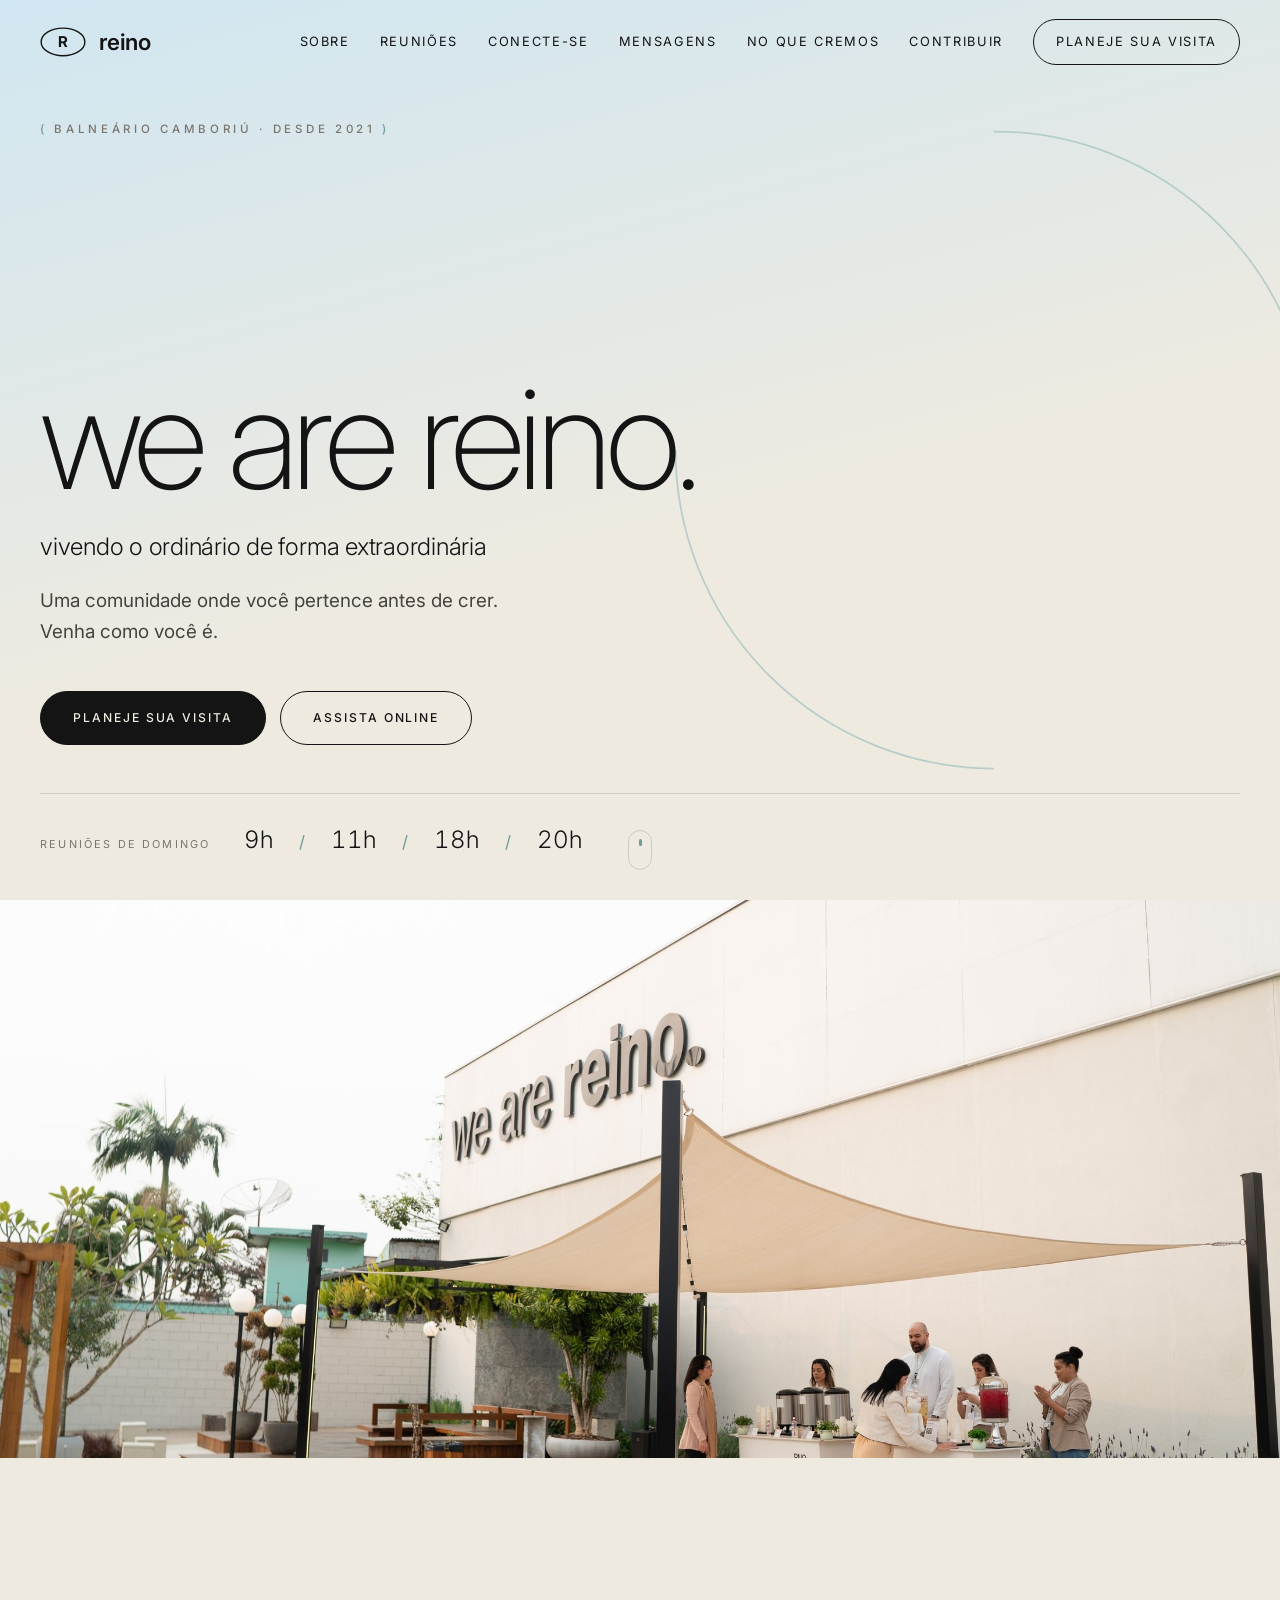
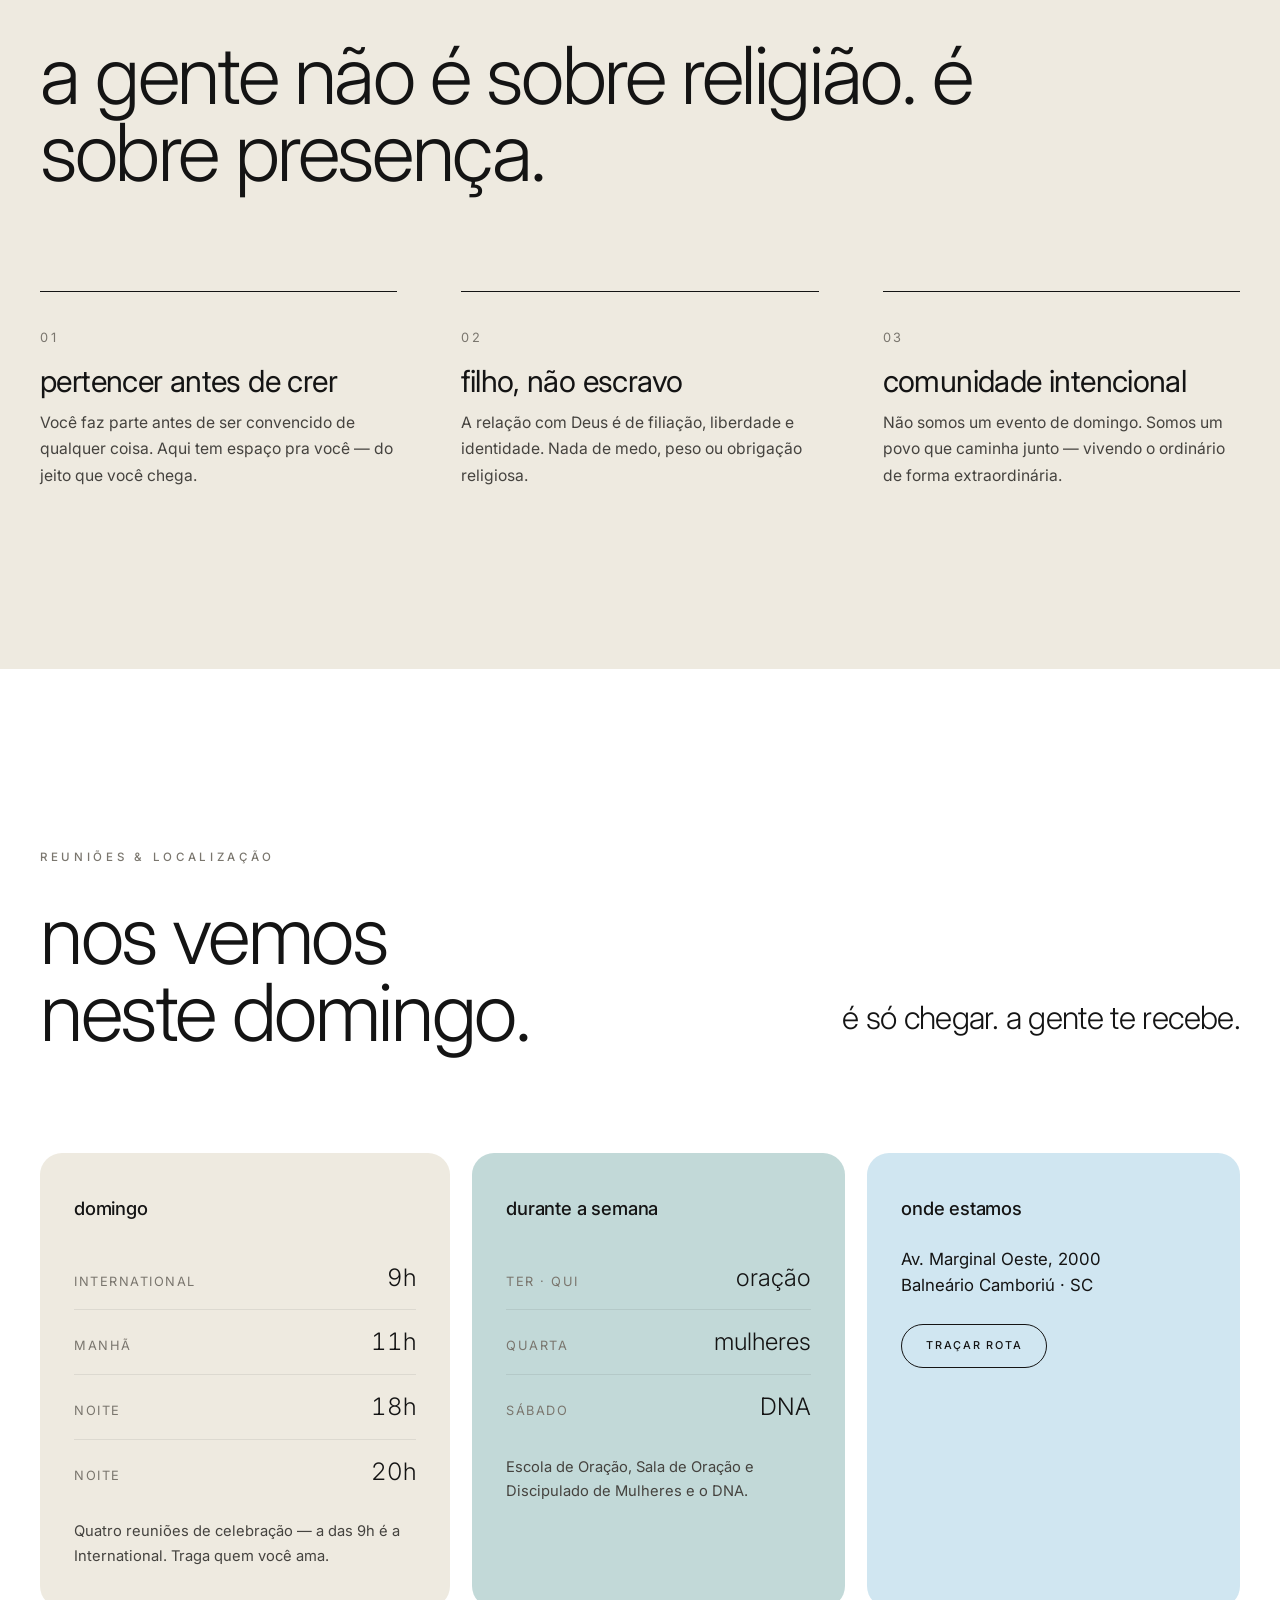
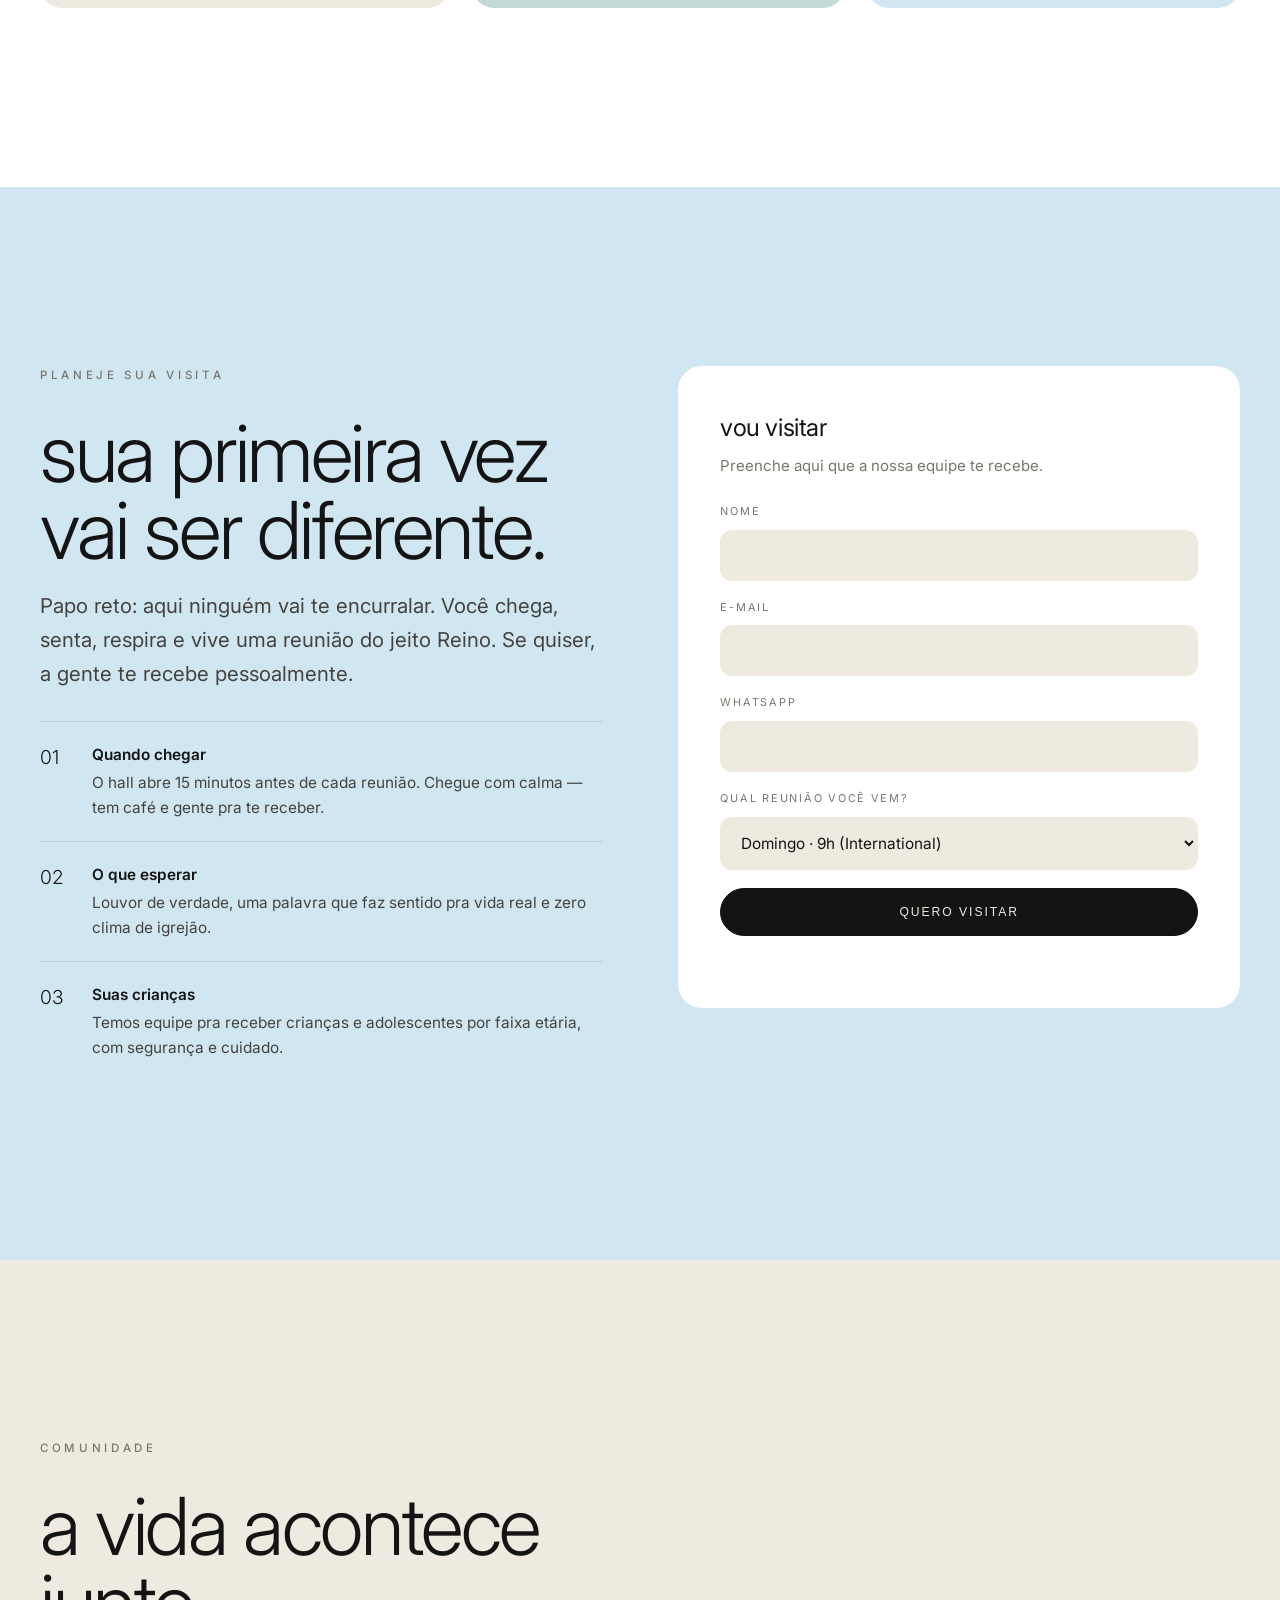
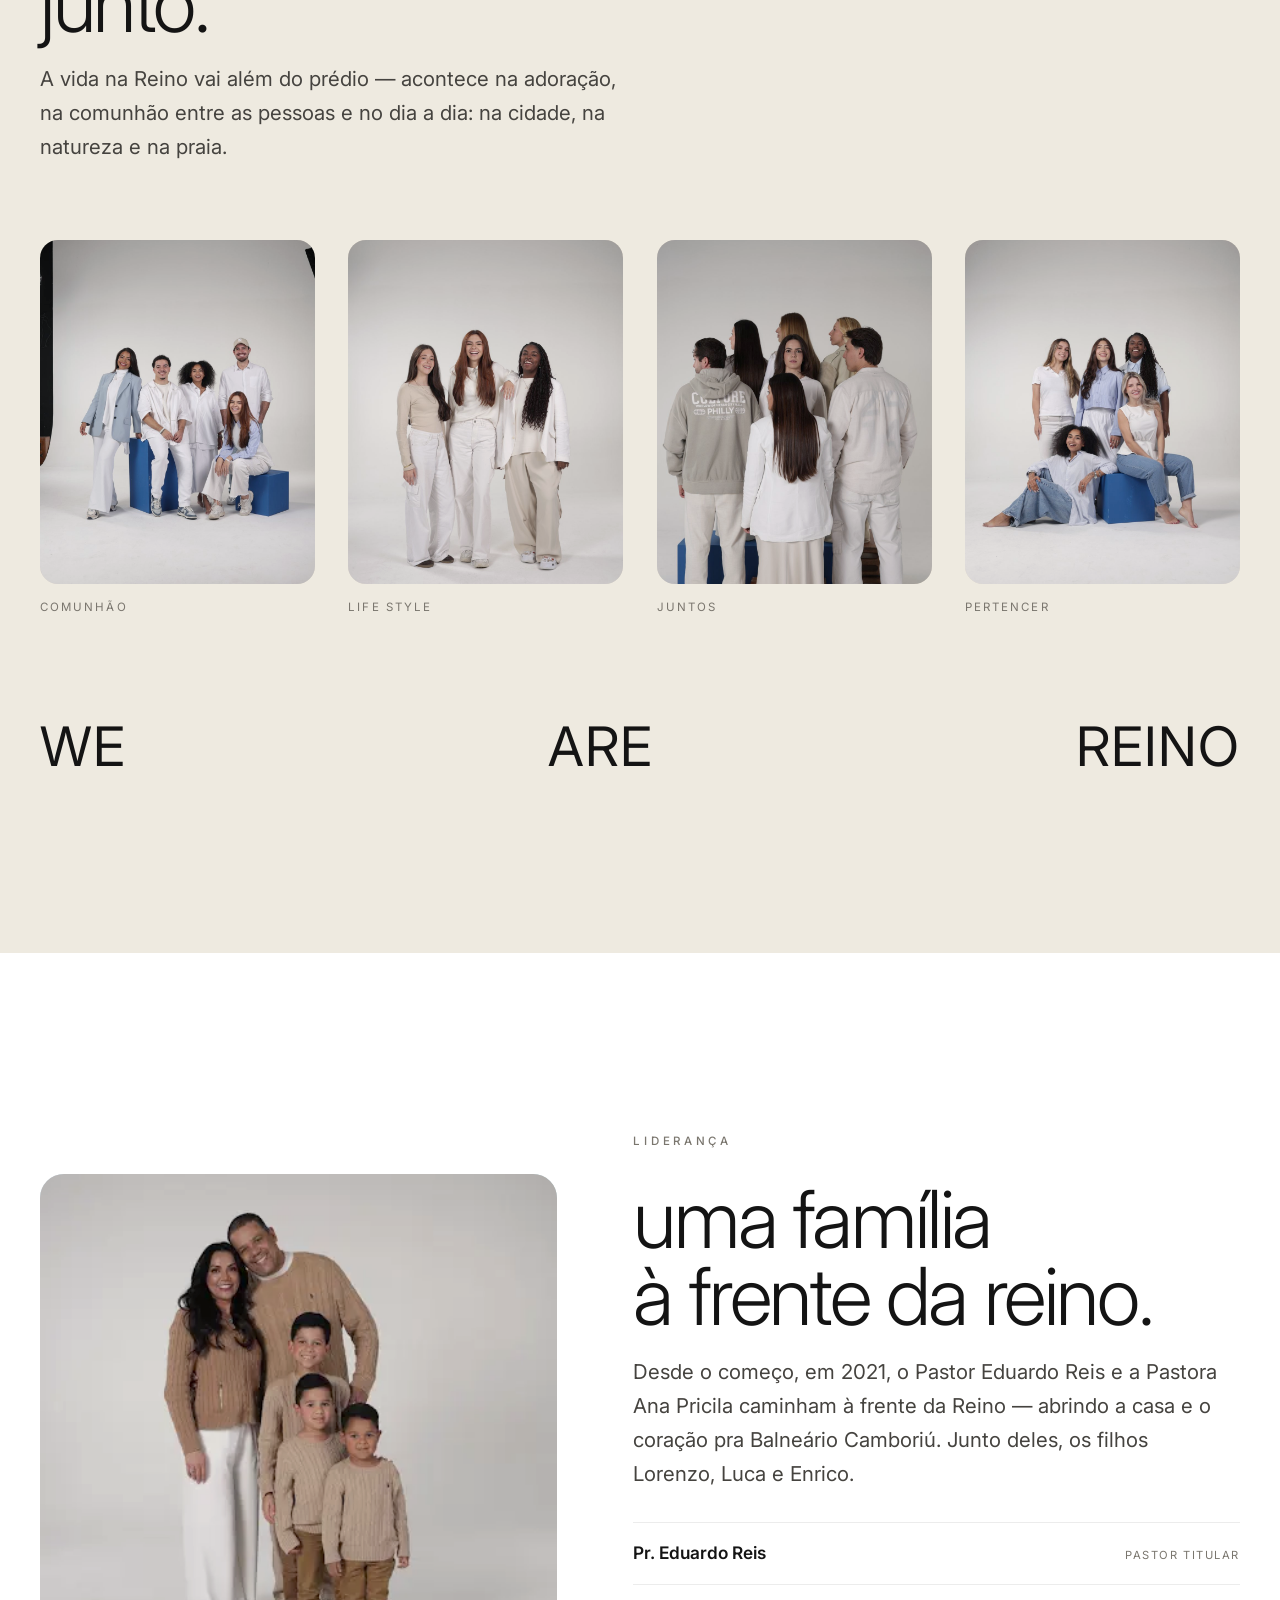
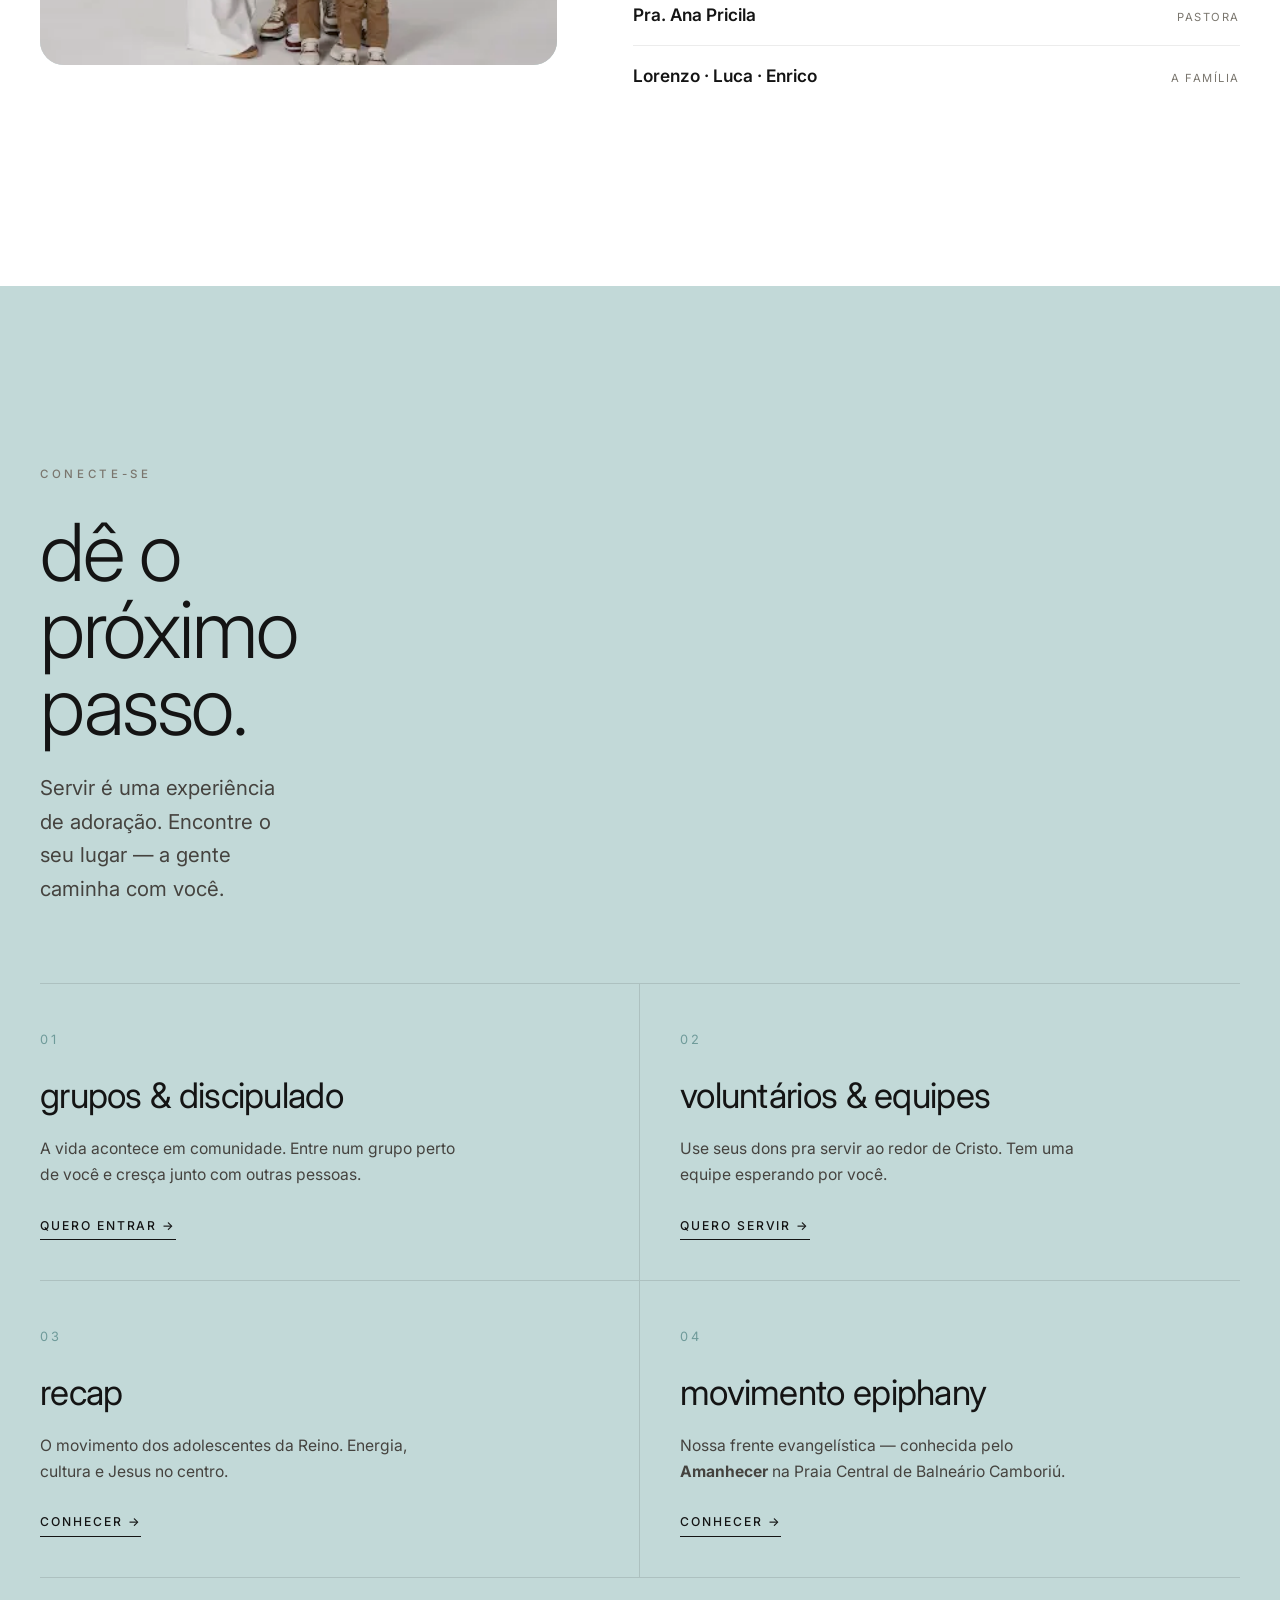
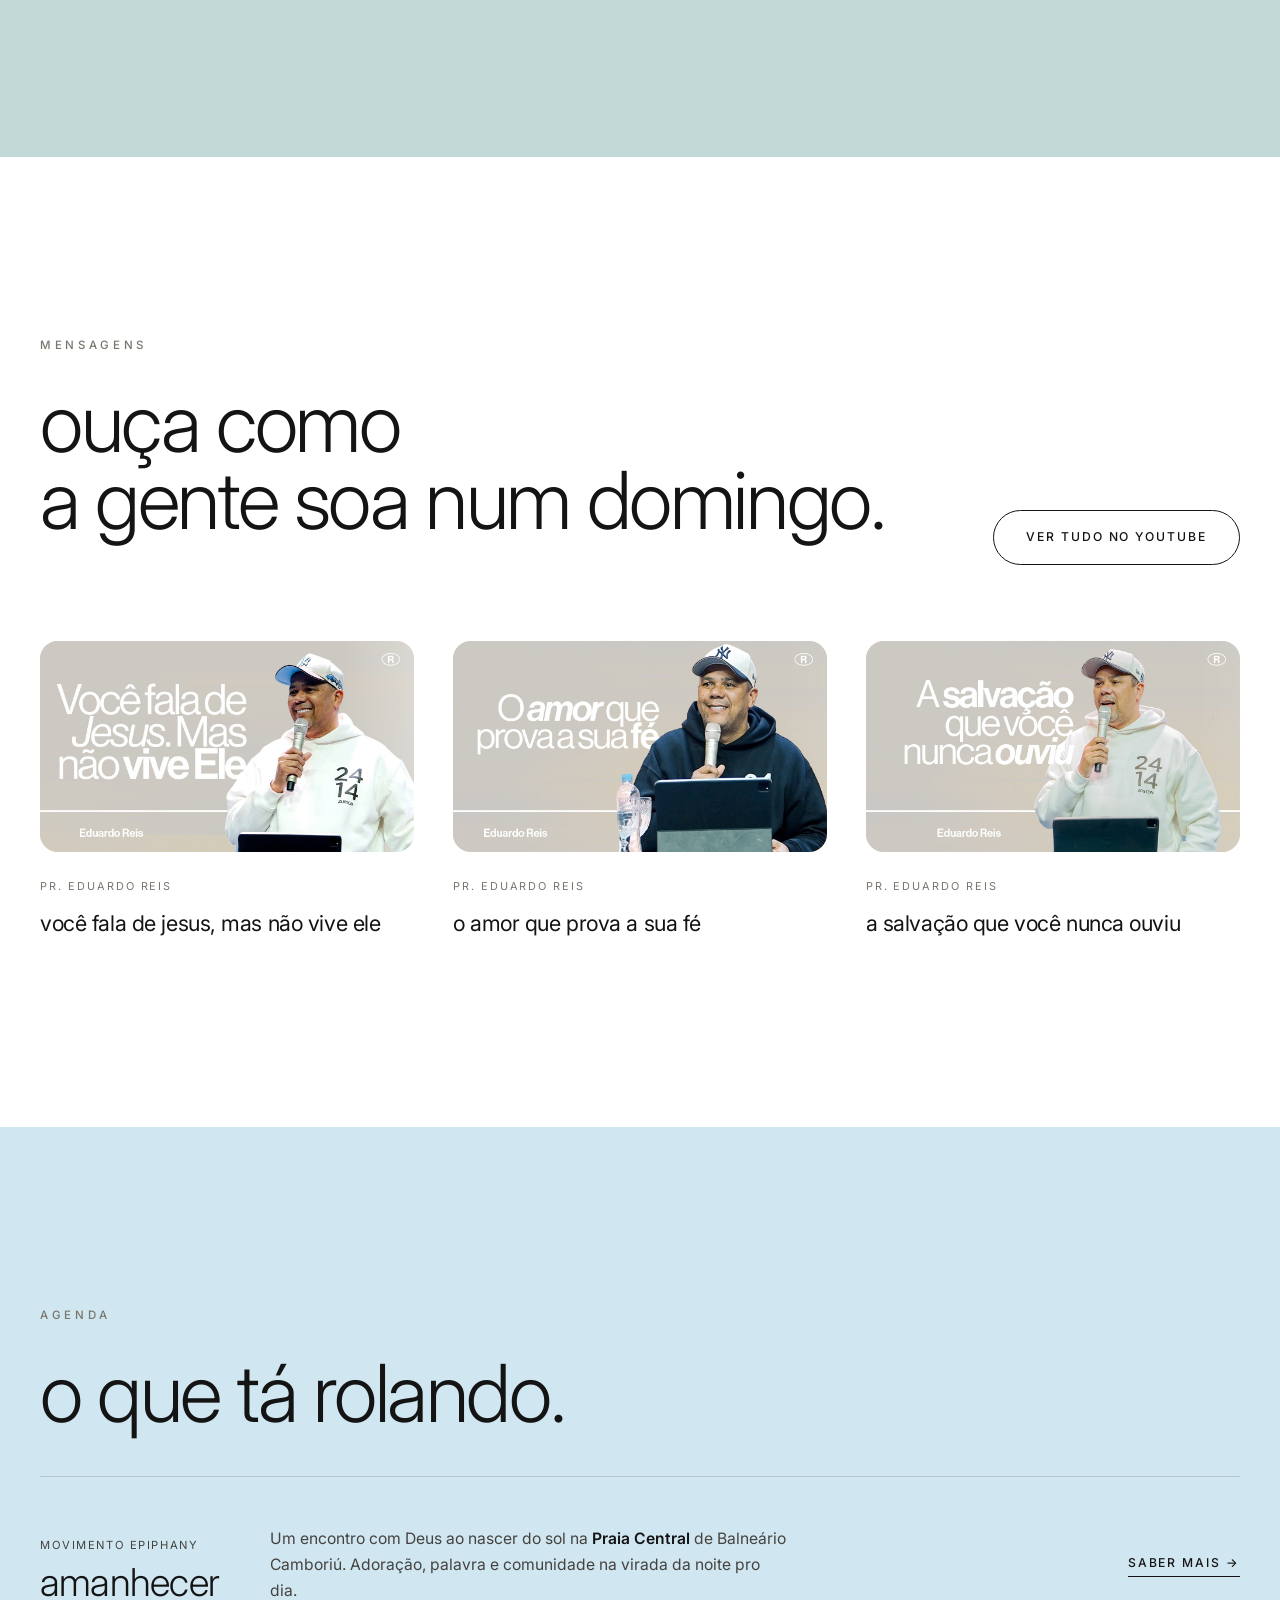
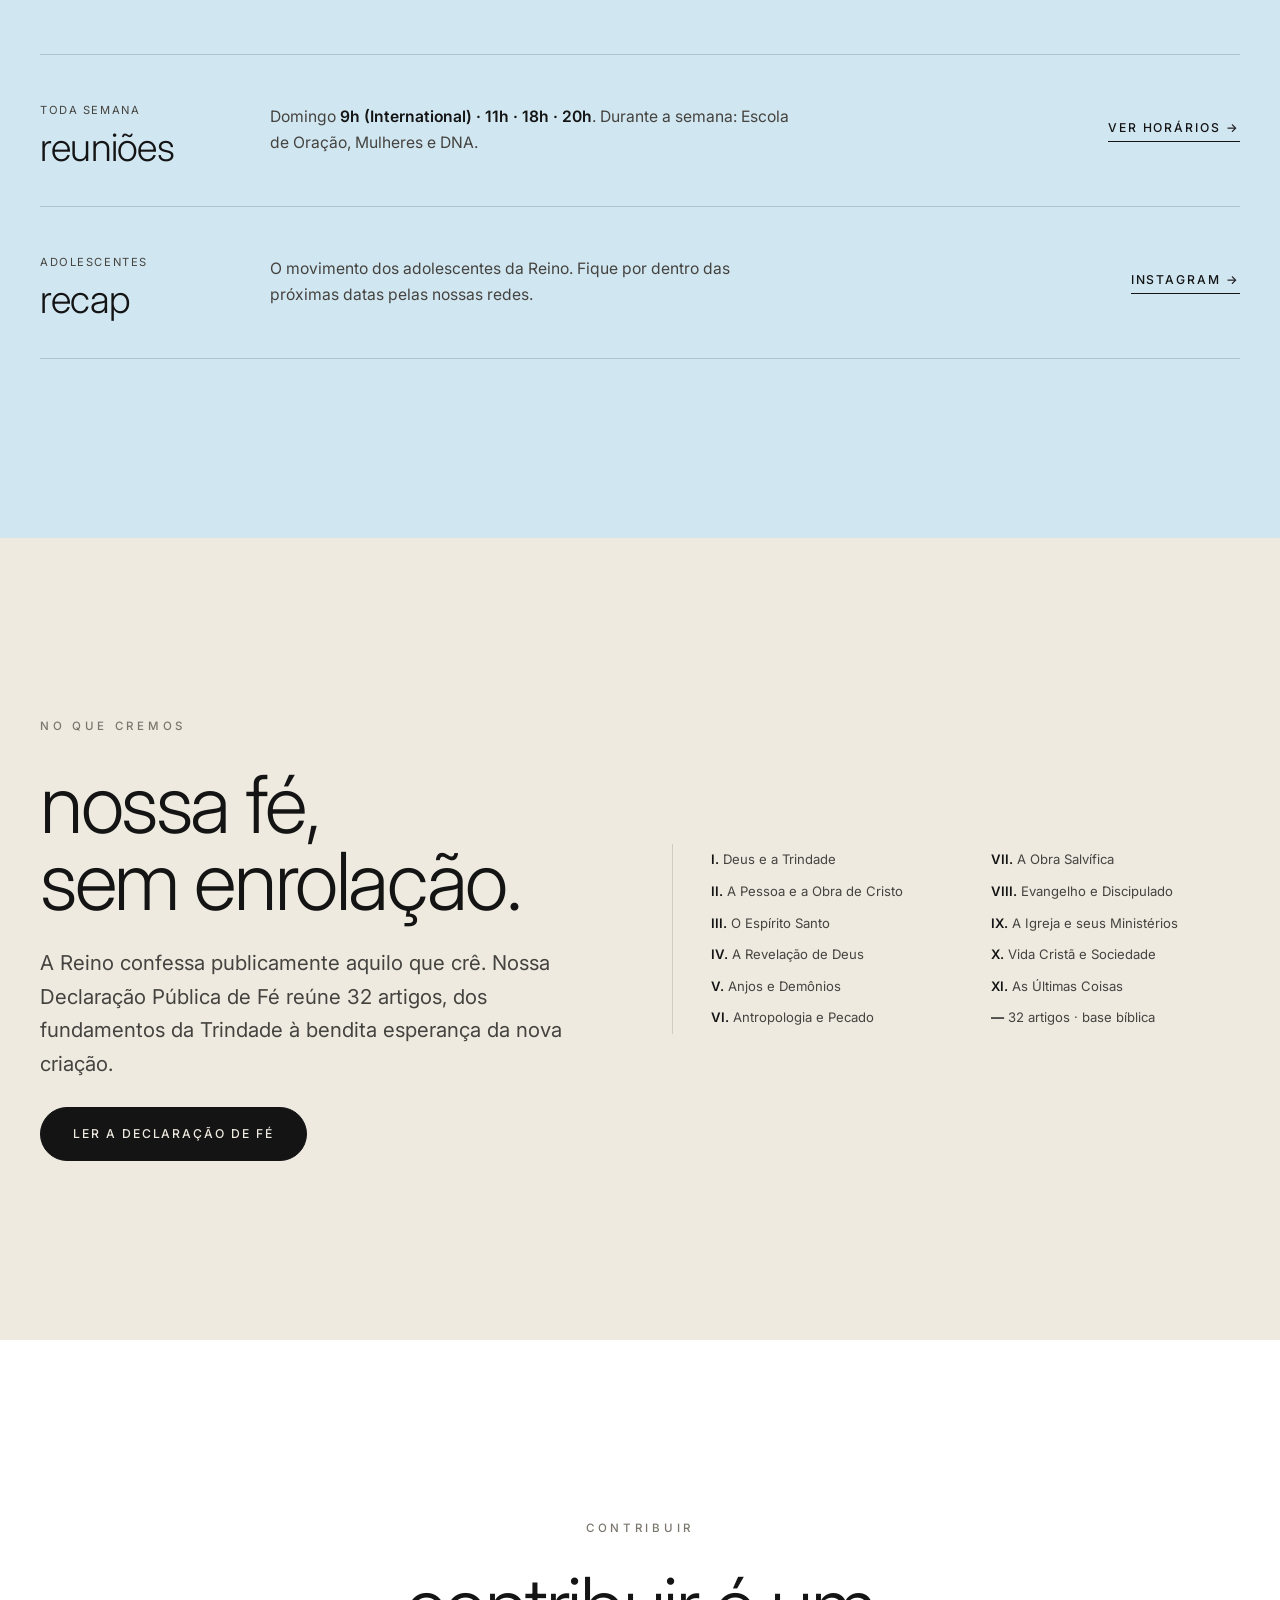
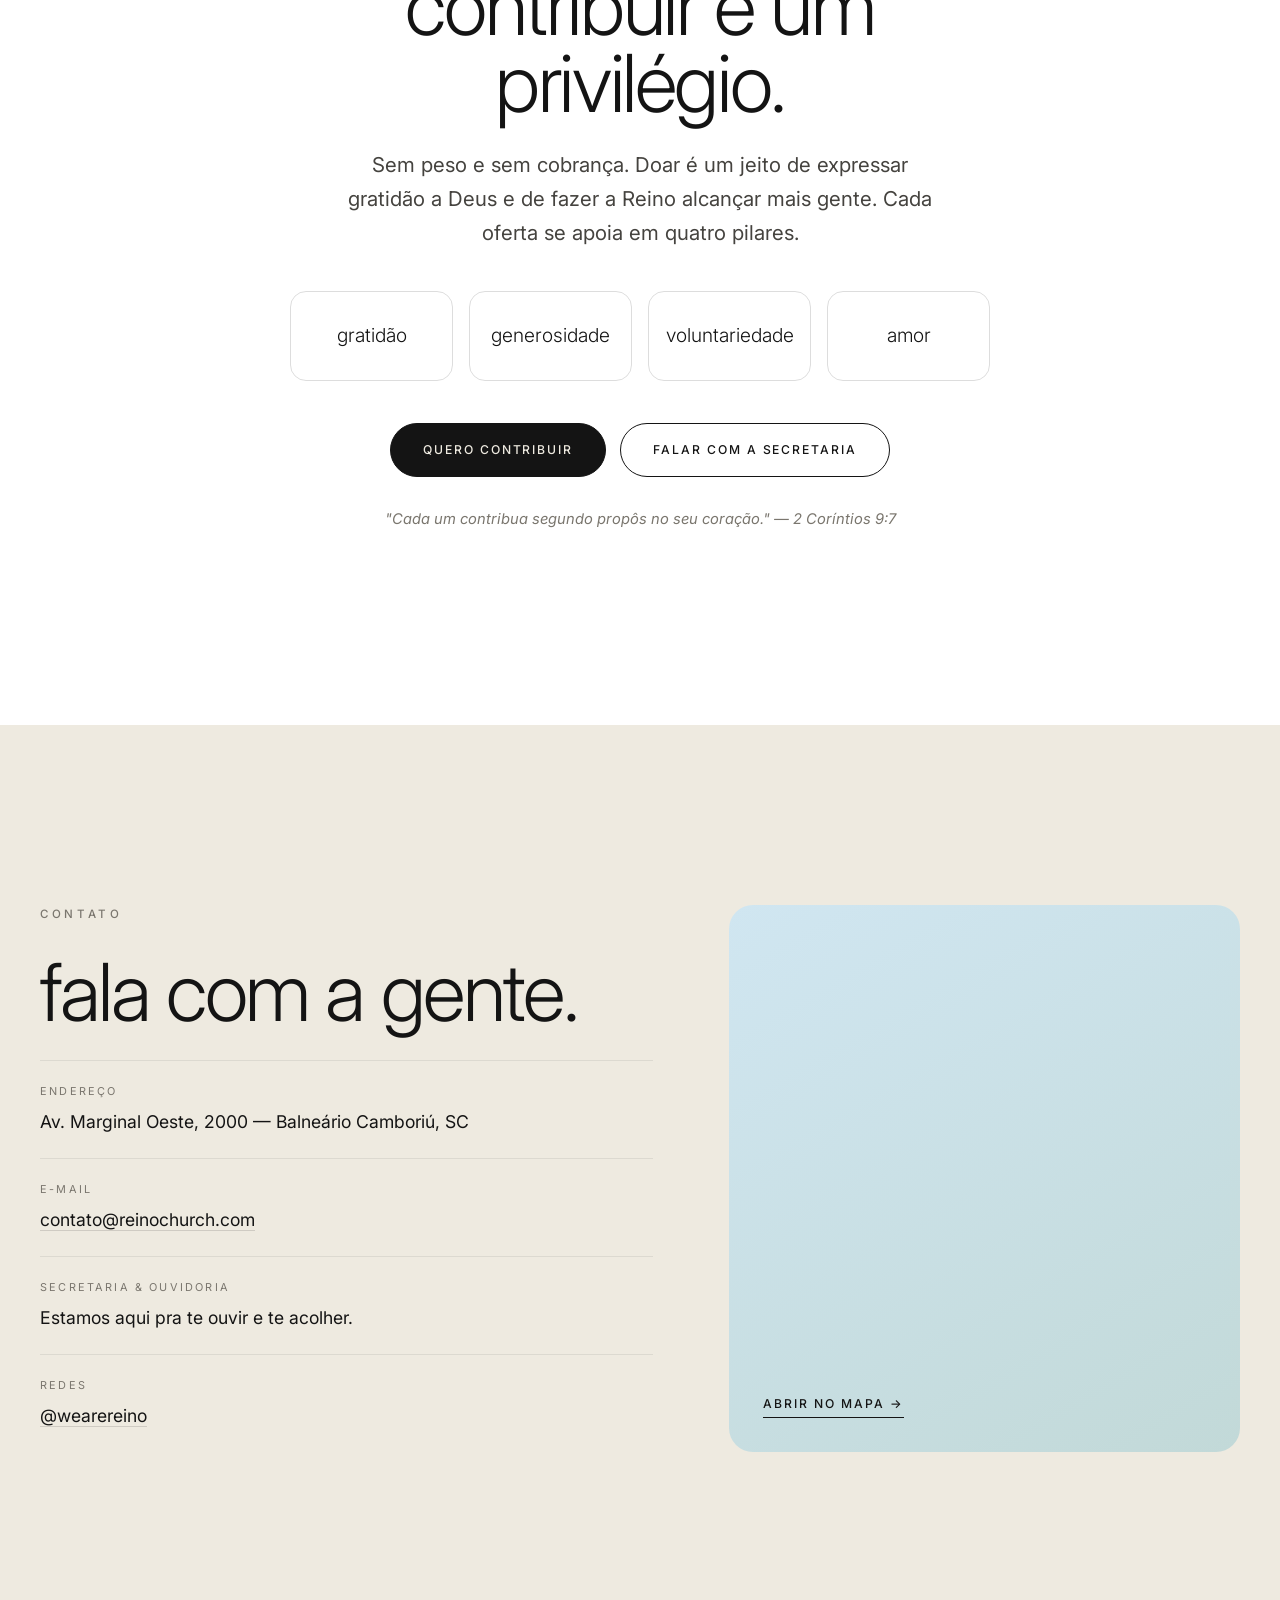
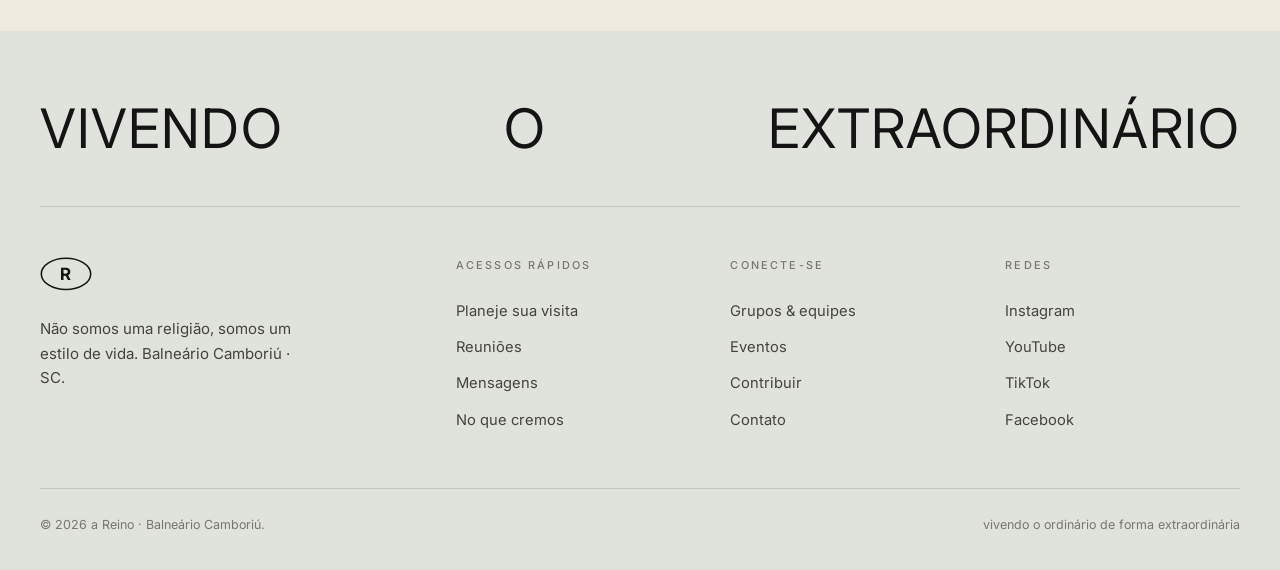
==== index.html @ 02d32c9a "Restore the 'Reino Style' opening cover on the pastel site Per feedback, the hero now uses the elega" ====
<!DOCTYPE html>
<html lang="pt-BR">
<head>
  <meta charset="UTF-8" />
  <meta name="viewport" content="width=device-width, initial-scale=1.0" />
  <title>a Reino · Balneário Camboriú</title>
  <meta name="description" content="A Reino é uma comunidade em Balneário Camboriú. Não somos uma religião — pertencer antes de crer, filho e não escravo. Planeje sua visita." />
  <meta name="theme-color" content="#D0E6F1" />
  <meta property="og:title" content="a Reino · Balneário Camboriú" />
  <meta property="og:description" content="Reino x religião. Vivendo o ordinário de forma extraordinária. Planeje sua visita." />
  <meta property="og:type" content="website" />
  <meta property="og:locale" content="pt_BR" />

  <link rel="preconnect" href="https://fonts.googleapis.com" />
  <link rel="preconnect" href="https://fonts.gstatic.com" crossorigin />
  <link href="https://fonts.googleapis.com/css2?family=Inter:wght@300;400;500;600;700&display=swap" rel="stylesheet" />
  <link rel="stylesheet" href="css/styles.css" />
  <link rel="icon" href="data:image/svg+xml,%3Csvg xmlns='http://www.w3.org/2000/svg' viewBox='0 0 64 64'%3E%3Crect width='64' height='64' fill='%23141414'/%3E%3Cellipse cx='32' cy='32' rx='24' ry='16' fill='none' stroke='%23EEEAE0' stroke-width='2.5'/%3E%3Ctext x='32' y='42' font-family='Arial' font-weight='bold' font-size='26' fill='%23EEEAE0' text-anchor='middle'%3ER%3C/text%3E%3C/svg%3E" />
</head>
<body>
  <!-- ===== HEADER ===== -->
  <header class="site-header" id="siteHeader">
    <div class="container nav-inner">
      <a href="#top" class="brand" aria-label="a Reino - início">
        <span class="mark" aria-hidden="true"><svg viewBox="0 0 80 52" fill="none"><ellipse cx="40" cy="26" rx="38" ry="24" stroke="currentColor" stroke-width="2.4"/><text x="40" y="35" text-anchor="middle" font-family="Inter, Arial, sans-serif" font-weight="700" font-size="26" fill="currentColor">R</text></svg></span>
        <span class="brand-word">reino</span>
      </a>
      <nav class="nav-links" id="navLinks" aria-label="Navegação principal">
        <a href="#manifesto">Sobre</a>
        <a href="#reunioes">Reuniões</a>
        <a href="#conecte">Conecte-se</a>
        <a href="#mensagens">Mensagens</a>
        <a href="fe.html">No que cremos</a>
        <a href="#contribuir">Contribuir</a>
        <a href="#visita" class="nav-cta">Planeje sua visita</a>
      </nav>
      <button class="nav-toggle" id="navToggle" aria-label="Abrir menu" aria-expanded="false" aria-controls="navLinks">
        <span></span><span></span><span></span>
      </button>
    </div>
  </header>

  <!-- ===== HERO ===== -->
  <section class="hero" id="top">
    <svg class="hero-arcs" viewBox="0 0 400 400" fill="none" aria-hidden="true"><path d="M200 18 A182 182 0 0 1 382 200" stroke="currentColor" stroke-width="1"/><path d="M200 382 A182 182 0 0 1 18 200" stroke="currentColor" stroke-width="1"/></svg>
    <div class="hero-top">
      <div class="container"><p class="eyebrow hero-eyebrow"><span class="paren">(</span>&nbsp;Balneário Camboriú · desde 2021&nbsp;<span class="paren">)</span></p></div>
    </div>
    <div class="container hero-main">
      <h1 class="hero-title">we are reino.</h1>
      <p class="hero-tagline">vivendo o ordinário de forma extraordinária</p>
      <p class="hero-sub">Uma comunidade onde você pertence antes de crer. Venha como você é.</p>
      <div class="hero-actions">
        <a href="#visita" class="btn btn-solid">Planeje sua visita</a>
        <a href="#mensagens" class="btn btn-line">Assista online</a>
      </div>
      <div class="hero-times">
        <span class="lbl">Reuniões de domingo</span>
        <span class="slot">9h</span><span class="sep">/</span>
        <span class="slot">11h</span><span class="sep">/</span>
        <span class="slot">18h</span><span class="sep">/</span>
        <span class="slot">20h</span>
      </div>
    </div>
    <a href="#manifesto" class="hero-scroll" aria-label="Rolar para baixo"><span></span></a>
  </section>

  <!-- ===== FACHADA (full-bleed) ===== -->
  <section class="fachada-band" aria-label="Prédio da Reino">
    <img src="assets/img/fachada.jpg" alt="Fachada da Reino com o letreiro 'we are reino' e a recepção no pátio" width="2200" height="1467" loading="lazy" />
  </section>

  <!-- ===== MANIFESTO ===== -->
  <section class="section section-manifesto" id="manifesto">
    <div class="container">
      <h2 class="h2 manifesto-head reveal">a gente não é sobre religião. é sobre presença.</h2>
      <div class="manifesto-grid">
        <article class="mani-card reveal">
          <span class="n">01</span>
          <h3>pertencer antes de crer</h3>
          <p>Você faz parte antes de ser convencido de qualquer coisa. Aqui tem espaço pra você — do jeito que você chega.</p>
        </article>
        <article class="mani-card reveal">
          <span class="n">02</span>
          <h3>filho, não escravo</h3>
          <p>A relação com Deus é de filiação, liberdade e identidade. Nada de medo, peso ou obrigação religiosa.</p>
        </article>
        <article class="mani-card reveal">
          <span class="n">03</span>
          <h3>comunidade intencional</h3>
          <p>Não somos um evento de domingo. Somos um povo que caminha junto — vivendo o ordinário de forma extraordinária.</p>
        </article>
      </div>
    </div>
  </section>

  <!-- ===== REUNIÕES ===== -->
  <section class="section section-reunioes" id="reunioes">
    <div class="container">
      <div class="reunioes-top reveal">
        <div>
          <p class="eyebrow">Reuniões &amp; localização</p>
          <h2 class="h2">nos vemos<br />neste domingo.</h2>
        </div>
        <p class="see">é só chegar. a gente te recebe.</p>
      </div>
      <div class="times-grid">
        <div class="tcard reveal">
          <p class="k">domingo</p>
          <ul class="slots">
            <li><span class="when">international</span><span class="hr">9h</span></li>
            <li><span class="when">manhã</span><span class="hr">11h</span></li>
            <li><span class="when">noite</span><span class="hr">18h</span></li>
            <li><span class="when">noite</span><span class="hr">20h</span></li>
          </ul>
          <p class="note">Quatro reuniões de celebração — a das 9h é a International. Traga quem você ama.</p>
        </div>
        <div class="tcard mar reveal">
          <p class="k">durante a semana</p>
          <ul class="slots">
            <li><span class="when">ter · qui</span><span class="hr">oração</span></li>
            <li><span class="when">quarta</span><span class="hr">mulheres</span></li>
            <li><span class="when">sábado</span><span class="hr">DNA</span></li>
          </ul>
          <p class="note">Escola de Oração, Sala de Oração e Discipulado de Mulheres e o DNA.</p>
        </div>
        <div class="tcard ceu reveal">
          <p class="k">onde estamos</p>
          <p class="addr">Av. Marginal Oeste, 2000<br />Balneário Camboriú · SC</p>
          <a class="btn btn-line btn-sm" href="https://www.google.com/maps/search/?api=1&query=Av.+Marginal+Oeste+2000+Balneario+Camboriu" target="_blank" rel="noopener">Traçar rota</a>
        </div>
      </div>
    </div>
  </section>

  <!-- ===== VISITA ===== -->
  <section class="section section-visita" id="visita">
    <div class="container visita-grid">
      <div class="visita-copy reveal">
        <p class="eyebrow">Planeje sua visita</p>
        <h2 class="h2">sua primeira vez<br />vai ser diferente.</h2>
        <p class="lead">Papo reto: aqui ninguém vai te encurralar. Você chega, senta, respira e vive uma reunião do jeito Reino. Se quiser, a gente te recebe pessoalmente.</p>
        <ul class="expect">
          <li><span class="num">01</span><p><strong>Quando chegar</strong>O hall abre 15 minutos antes de cada reunião. Chegue com calma — tem café e gente pra te receber.</p></li>
          <li><span class="num">02</span><p><strong>O que esperar</strong>Louvor de verdade, uma palavra que faz sentido pra vida real e zero clima de igrejão.</p></li>
          <li><span class="num">03</span><p><strong>Suas crianças</strong>Temos equipe pra receber crianças e adolescentes por faixa etária, com segurança e cuidado.</p></li>
        </ul>
      </div>
      <form class="form-card reveal" id="visitForm" novalidate>
        <h3>vou visitar</h3>
        <p class="sub">Preenche aqui que a nossa equipe te recebe.</p>
        <div class="field"><label for="nome">Nome</label><input type="text" id="nome" name="nome" autocomplete="name" required /></div>
        <div class="field"><label for="email">E-mail</label><input type="email" id="email" name="email" autocomplete="email" required /></div>
        <div class="field"><label for="telefone">WhatsApp</label><input type="tel" id="telefone" name="telefone" autocomplete="tel" /></div>
        <div class="field">
          <label for="reuniao">Qual reunião você vem?</label>
          <select id="reuniao" name="reuniao">
            <option value="dom-9">Domingo · 9h (International)</option>
            <option value="dom-11">Domingo · 11h</option>
            <option value="dom-18">Domingo · 18h</option>
            <option value="dom-20">Domingo · 20h</option>
            <option value="semana">Durante a semana</option>
          </select>
        </div>
        <button type="submit" class="btn btn-solid" style="width:100%">Quero visitar</button>
        <p class="form-feedback" id="formFeedback" role="status" aria-live="polite"></p>
      </form>
    </div>
  </section>

  <!-- ===== COMUNIDADE ===== -->
  <section class="section section-comunidade comunidade" id="comunidade">
    <div class="container">
      <div class="comunidade-head reveal">
        <p class="eyebrow">Comunidade</p>
        <h2 class="h2">a vida acontece junto.</h2>
        <p class="lead">A vida na Reino vai além do prédio — acontece na adoração, na comunhão entre as pessoas e no dia a dia: na cidade, na natureza e na praia.</p>
      </div>
      <div class="gallery">
        <figure class="gcard reveal"><div class="gphoto photo-treat"><img src="assets/img/com1.jpg" alt="Comunidade da Reino reunida" width="1000" height="1500" loading="lazy" /></div><figcaption>comunhão</figcaption></figure>
        <figure class="gcard reveal"><div class="gphoto photo-treat"><img src="assets/img/com4.jpg" alt="Pessoas da Reino juntas" width="1000" height="1500" loading="lazy" /></div><figcaption>life style</figcaption></figure>
        <figure class="gcard reveal"><div class="gphoto photo-treat"><img src="assets/img/com2.jpg" alt="Geração da Reino" width="1000" height="1500" loading="lazy" /></div><figcaption>juntos</figcaption></figure>
        <figure class="gcard reveal"><div class="gphoto photo-treat"><img src="assets/img/com3.jpg" alt="Mulheres da Reino" width="1000" height="1500" loading="lazy" /></div><figcaption>pertencer</figcaption></figure>
      </div>
      <div class="wordband reveal" aria-hidden="true"><span>we</span><span>are</span><span>reino</span></div>
    </div>
  </section>

  <!-- ===== LIDERANÇA ===== -->
  <section class="section section-lideranca" id="lideranca">
    <div class="container lid-grid">
      <figure class="lid-photo photo-treat reveal">
        <img src="assets/img/familia-pastoral.webp" alt="Família pastoral da Reino: Pastor Eduardo Reis, Pastora Ana Pricila e os filhos Lorenzo, Luca e Enrico" width="820" height="753" />
      </figure>
      <div class="lid-copy reveal">
        <p class="eyebrow">Liderança</p>
        <h2 class="h2">uma família<br />à frente da reino.</h2>
        <p class="lead">Desde o começo, em 2021, o Pastor Eduardo Reis e a Pastora Ana Pricila caminham à frente da Reino — abrindo a casa e o coração pra Balneário Camboriú. Junto deles, os filhos Lorenzo, Luca e Enrico.</p>
        <ul class="lid-names">
          <li><strong>Pr. Eduardo Reis</strong><span>pastor titular</span></li>
          <li><strong>Pra. Ana Pricila</strong><span>pastora</span></li>
          <li><strong>Lorenzo · Luca · Enrico</strong><span>a família</span></li>
        </ul>
      </div>
    </div>
  </section>

  <!-- ===== CONECTE-SE ===== -->
  <section class="section section-conecte" id="conecte">
    <div class="container">
      <div class="conecte-head reveal">
        <p class="eyebrow">Conecte-se</p>
        <h2 class="h2">dê o próximo passo.</h2>
        <p class="lead">Servir é uma experiência de adoração. Encontre o seu lugar — a gente caminha com você.</p>
      </div>
      <div class="conecte-grid">
        <article class="cn reveal"><span class="num">01</span><h3>grupos &amp; discipulado</h3><p>A vida acontece em comunidade. Entre num grupo perto de você e cresça junto com outras pessoas.</p><a href="#visita" class="textlink">Quero entrar →</a></article>
        <article class="cn reveal"><span class="num">02</span><h3>voluntários &amp; equipes</h3><p>Use seus dons pra servir ao redor de Cristo. Tem uma equipe esperando por você.</p><a href="#visita" class="textlink">Quero servir →</a></article>
        <article class="cn reveal"><span class="num">03</span><h3>recap</h3><p>O movimento dos adolescentes da Reino. Energia, cultura e Jesus no centro.</p><a href="#eventos" class="textlink">Conhecer →</a></article>
        <article class="cn reveal"><span class="num">04</span><h3>movimento epiphany</h3><p>Nossa frente evangelística — conhecida pelo <strong>Amanhecer</strong> na Praia Central de Balneário Camboriú.</p><a href="#eventos" class="textlink">Conhecer →</a></article>
      </div>
    </div>
  </section>

  <!-- ===== MENSAGENS ===== -->
  <section class="section section-mensagens" id="mensagens">
    <div class="container">
      <div class="mensagens-top reveal">
        <div>
          <p class="eyebrow">Mensagens</p>
          <h2 class="h2">ouça como<br />a gente soa num domingo.</h2>
        </div>
        <a href="https://www.youtube.com/@wearereino" target="_blank" rel="noopener" class="btn btn-line">Ver tudo no YouTube</a>
      </div>
      <div class="msg-grid">
        <a class="msg reveal" href="https://www.youtube.com/@wearereino" target="_blank" rel="noopener"><div class="msg-thumb"><img src="assets/img/msg1.jpg" alt="Mensagem: Você fala de Jesus. Mas não vive Ele — Pr. Eduardo Reis" width="1280" height="720" loading="lazy" /></div><span class="series">Pr. Eduardo Reis</span><h3>você fala de Jesus, mas não vive Ele</h3></a>
        <a class="msg reveal" href="https://www.youtube.com/@wearereino" target="_blank" rel="noopener"><div class="msg-thumb"><img src="assets/img/msg2.jpg" alt="Mensagem: O amor que prova a sua fé — Pr. Eduardo Reis" width="1280" height="720" loading="lazy" /></div><span class="series">Pr. Eduardo Reis</span><h3>o amor que prova a sua fé</h3></a>
        <a class="msg reveal" href="https://www.youtube.com/@wearereino" target="_blank" rel="noopener"><div class="msg-thumb"><img src="assets/img/msg3.jpg" alt="Mensagem: A salvação que você nunca ouviu — Pr. Eduardo Reis" width="1280" height="720" loading="lazy" /></div><span class="series">Pr. Eduardo Reis</span><h3>a salvação que você nunca ouviu</h3></a>
      </div>
    </div>
  </section>

  <!-- ===== EVENTOS ===== -->
  <section class="section section-eventos" id="eventos">
    <div class="container">
      <p class="eyebrow reveal">Agenda</p>
      <h2 class="h2 reveal" style="margin-bottom:44px">o que tá rolando.</h2>
      <div class="ev-list">
        <article class="ev reveal">
          <div><span class="tag">movimento epiphany</span><div class="big">amanhecer</div></div>
          <p class="info">Um encontro com Deus ao nascer do sol na <strong>Praia Central</strong> de Balneário Camboriú. Adoração, palavra e comunidade na virada da noite pro dia.</p>
          <a href="#contato" class="textlink">Saber mais →</a>
        </article>
        <article class="ev reveal">
          <div><span class="tag">toda semana</span><div class="big">reuniões</div></div>
          <p class="info">Domingo <strong>9h (International) · 11h · 18h · 20h</strong>. Durante a semana: Escola de Oração, Mulheres e DNA.</p>
          <a href="#reunioes" class="textlink">Ver horários →</a>
        </article>
        <article class="ev reveal">
          <div><span class="tag">adolescentes</span><div class="big">recap</div></div>
          <p class="info">O movimento dos adolescentes da Reino. Fique por dentro das próximas datas pelas nossas redes.</p>
          <a href="https://www.instagram.com/wearereino/" target="_blank" rel="noopener" class="textlink">Instagram →</a>
        </article>
      </div>
    </div>
  </section>

  <!-- ===== NO QUE CREMOS ===== -->
  <section class="section section-cremos" id="cremos">
    <div class="container cremos-inner">
      <div class="reveal">
        <p class="eyebrow">No que cremos</p>
        <h2 class="h2">nossa fé,<br />sem enrolação.</h2>
        <p class="lead">A Reino confessa publicamente aquilo que crê. Nossa Declaração Pública de Fé reúne 32 artigos, dos fundamentos da Trindade à bendita esperança da nova criação.</p>
        <p style="margin:26px 0 0"><a href="fe.html" class="btn btn-solid">Ler a Declaração de Fé</a></p>
      </div>
      <div class="cremos-side reveal">
        <ol>
          <li><b>I.</b> Deus e a Trindade</li>
          <li><b>II.</b> A Pessoa e a Obra de Cristo</li>
          <li><b>III.</b> O Espírito Santo</li>
          <li><b>IV.</b> A Revelação de Deus</li>
          <li><b>V.</b> Anjos e Demônios</li>
          <li><b>VI.</b> Antropologia e Pecado</li>
          <li><b>VII.</b> A Obra Salvífica</li>
          <li><b>VIII.</b> Evangelho e Discipulado</li>
          <li><b>IX.</b> A Igreja e seus Ministérios</li>
          <li><b>X.</b> Vida Cristã e Sociedade</li>
          <li><b>XI.</b> As Últimas Coisas</li>
          <li><b>—</b> 32 artigos · base bíblica</li>
        </ol>
      </div>
    </div>
  </section>

  <!-- ===== CONTRIBUIR ===== -->
  <section class="section section-contribuir" id="contribuir">
    <div class="container contribuir-inner reveal">
      <p class="eyebrow">Contribuir</p>
      <h2 class="h2">contribuir é um privilégio.</h2>
      <p class="lead" style="margin-inline:auto">Sem peso e sem cobrança. Doar é um jeito de expressar gratidão a Deus e de fazer a Reino alcançar mais gente. Cada oferta se apoia em quatro pilares.</p>
      <div class="pillars">
        <div class="pillar"><span>gratidão</span></div>
        <div class="pillar"><span>generosidade</span></div>
        <div class="pillar"><span>voluntariedade</span></div>
        <div class="pillar"><span>amor</span></div>
      </div>
      <div class="give-actions">
        <a href="#contato" class="btn btn-solid">Quero contribuir</a>
        <a href="#contato" class="btn btn-line">Falar com a secretaria</a>
      </div>
      <p class="give-verse">"Cada um contribua segundo propôs no seu coração." — 2 Coríntios 9:7</p>
    </div>
  </section>

  <!-- ===== CONTATO ===== -->
  <section class="section section-contato" id="contato">
    <div class="container contato-grid">
      <div class="reveal">
        <p class="eyebrow">Contato</p>
        <h2 class="h2">fala com a gente.</h2>
        <ul class="contato-info">
          <li><span class="l">Endereço</span><span class="v">Av. Marginal Oeste, 2000 — Balneário Camboriú, SC</span></li>
          <li><span class="l">E-mail</span><span class="v"><a href="mailto:contato@reinochurch.com">contato@reinochurch.com</a></span></li>
          <li><span class="l">Secretaria &amp; Ouvidoria</span><span class="v">Estamos aqui pra te ouvir e te acolher.</span></li>
          <li><span class="l">Redes</span><span class="v"><a href="https://www.instagram.com/wearereino/" target="_blank" rel="noopener">@wearereino</a></span></li>
        </ul>
      </div>
      <a class="map-card reveal" href="https://www.google.com/maps/search/?api=1&query=Av.+Marginal+Oeste+2000+Balneario+Camboriu" target="_blank" rel="noopener">
        <span class="textlink">Abrir no mapa →</span>
      </a>
    </div>
  </section>

  <!-- ===== FOOTER ===== -->
  <footer class="site-footer">
    <div class="container">
      <div class="wordband footer-word" aria-hidden="true"><span>vivendo</span><span>o</span><span>extraordinário</span></div>
      <div class="footer-grid">
        <div class="footer-brand">
          <span class="mark" aria-hidden="true"><svg viewBox="0 0 80 52" fill="none"><ellipse cx="40" cy="26" rx="38" ry="24" stroke="currentColor" stroke-width="2.4"/><text x="40" y="35" text-anchor="middle" font-family="Inter, Arial, sans-serif" font-weight="700" font-size="26" fill="currentColor">R</text></svg></span>
          <p>Não somos uma religião, somos um estilo de vida. Balneário Camboriú · SC.</p>
        </div>
        <div class="footcol">
          <h4>Acessos rápidos</h4>
          <a href="#visita">Planeje sua visita</a>
          <a href="#reunioes">Reuniões</a>
          <a href="#mensagens">Mensagens</a>
          <a href="fe.html">No que cremos</a>
        </div>
        <div class="footcol">
          <h4>Conecte-se</h4>
          <a href="#conecte">Grupos &amp; equipes</a>
          <a href="#eventos">Eventos</a>
          <a href="#contribuir">Contribuir</a>
          <a href="#contato">Contato</a>
        </div>
        <div class="footcol">
          <h4>Redes</h4>
          <a href="https://www.instagram.com/wearereino/" target="_blank" rel="noopener">Instagram</a>
          <a href="https://www.youtube.com/@wearereino" target="_blank" rel="noopener">YouTube</a>
          <a href="https://www.tiktok.com/@wearereino" target="_blank" rel="noopener">TikTok</a>
          <a href="https://www.facebook.com/wearereino/" target="_blank" rel="noopener">Facebook</a>
        </div>
      </div>
      <div class="footer-bottom">
        <p>&copy; <span id="year"></span> a Reino · Balneário Camboriú.</p>
        <p>vivendo o ordinário de forma extraordinária</p>
      </div>
    </div>
  </footer>

  <script src="js/main.js"></script>
</body>
</html>
---- css/styles.css ----
/* ============================================================
   A REINO · Balneário Camboriú
   Site institucional — Briefing + Brandbook 2024
   Editorial, impactante, minimalista, muito respiro.
   Paleta Céu / Areia / Mar · grotesca (Neue Haas → Inter/Helvetica)
   Voz: papo reto · Reino x religião
   ============================================================ */

:root {
  --ink: #141414;
  --ink-2: #1f1f1e;
  --ink-soft: #45433f;
  --muted: #7a766e;

  --areia: #EEEAE0;
  --areia-2: #E5DCCC;
  --areia-3: #DBCFBA;
  --paper: #F7F5F0;

  --ceu: #D0E6F1;
  --ceu-2: #B5D4DE;
  --ceu-3: #ACCCD7;

  --mar: #C2D9D8;
  --mar-2: #AFCECD;
  --mar-3: #A7C4C3;

  --white: #ffffff;
  --accent: #6f9b9a;      /* sage — acentos gráficos com contraste, ainda suave */
  --foot: #DFE3DC;        /* rodapé pastel */
  --line: rgba(20, 20, 20, 0.14);
  --line-soft: rgba(20, 20, 20, 0.08);
  --line-on-ink: rgba(20, 20, 20, 0.12);

  --maxw: 1280px;
  --ease: cubic-bezier(0.22, 1, 0.36, 1);
  --sans: "Helvetica Neue", "Inter", Helvetica, Arial, sans-serif;
}

*, *::before, *::after { box-sizing: border-box; }
html { scroll-behavior: smooth; scroll-padding-top: 92px; }

body {
  margin: 0;
  background: var(--areia);
  color: var(--ink);
  font-family: var(--sans);
  font-weight: 400;
  font-size: 17px;
  line-height: 1.65;
  -webkit-font-smoothing: antialiased;
  text-rendering: optimizeLegibility;
  overflow-x: hidden;
}
a { color: inherit; text-decoration: none; }
img { max-width: 100%; display: block; }
::selection { background: var(--ceu-2); color: var(--ink); }

.container { width: 100%; max-width: var(--maxw); margin-inline: auto; padding-inline: 40px; }
.section { padding: clamp(100px, 14vw, 210px) 0; position: relative; }

/* ---------- Type helpers ---------- */
.eyebrow {
  text-transform: uppercase;
  letter-spacing: 0.32em;
  font-size: 0.72rem;
  font-weight: 500;
  color: var(--muted);
  margin: 0 0 30px;
}
.eyebrow .paren { color: var(--ink); }
.display {
  font-weight: 300;
  letter-spacing: -0.03em;
  line-height: 0.92;
  text-transform: lowercase;
}
.giant {
  font-weight: 300;
  letter-spacing: -0.035em;
  line-height: 0.9;
  text-transform: lowercase;
  font-size: clamp(3rem, 11vw, 9.5rem);
  margin: 0;
}
.h2 {
  font-weight: 300;
  letter-spacing: -0.03em;
  line-height: 0.96;
  text-transform: lowercase;
  font-size: clamp(2.3rem, 6.5vw, 5rem);
  margin: 0 0 26px;
}
.lead { font-size: clamp(1.05rem, 1.7vw, 1.28rem); color: var(--ink-soft); max-width: 46ch; }
.strong { font-weight: 600; }
em { font-style: normal; }

/* ---------- Buttons ---------- */
.btn {
  display: inline-flex; align-items: center; justify-content: center; gap: 10px;
  font-weight: 500; font-size: 0.76rem; text-transform: uppercase; letter-spacing: 0.16em;
  padding: 16px 32px; border: 1px solid var(--ink); border-radius: 100px; cursor: pointer;
  transition: background 0.3s var(--ease), color 0.3s var(--ease), border-color 0.3s var(--ease), transform 0.3s var(--ease);
}
.btn:hover { transform: translateY(-2px); }
.btn-solid { background: var(--ink); color: var(--areia); }
.btn-solid:hover { background: transparent; color: var(--ink); }
.btn-line { background: transparent; color: var(--ink); }
.btn-line:hover { background: var(--ink); color: var(--areia); }
.btn-sm { padding: 12px 24px; font-size: 0.68rem; }
.btn:focus-visible { outline: 2px solid var(--ceu-3); outline-offset: 3px; }

/* on ink */
.on-ink .btn-solid { background: var(--areia); color: var(--ink); border-color: var(--areia); }
.on-ink .btn-solid:hover { background: transparent; color: var(--areia); }
.on-ink .btn-line { color: var(--areia); border-color: var(--areia); }
.on-ink .btn-line:hover { background: var(--areia); color: var(--ink); }

.textlink {
  display: inline-flex; align-items: center; gap: 8px;
  font-size: 0.76rem; text-transform: uppercase; letter-spacing: 0.16em; font-weight: 500;
  border-bottom: 1px solid currentColor; padding-bottom: 3px;
  transition: opacity 0.25s var(--ease);
}
.textlink:hover { opacity: 0.55; }

/* ---------- Mark (logo ⓡ) ---------- */
.mark { display: inline-block; color: currentColor; line-height: 0; }
.mark svg { display: block; width: 52px; height: auto; }
.mark-lg svg { width: 92px; }
.mark-sm svg { width: 38px; }

/* ---------- Wordband ---------- */
.wordband {
  display: flex; justify-content: space-between; align-items: center; gap: 18px;
  text-transform: uppercase; font-weight: 400; letter-spacing: 0.02em;
  font-size: clamp(1.2rem, 5vw, 3.4rem); line-height: 1;
}
.wordband span { white-space: nowrap; }

/* ============================================================
   HEADER
   ============================================================ */
.site-header {
  position: fixed; inset: 0 0 auto 0; z-index: 100;
  border-bottom: 1px solid transparent;
  transition: background 0.35s var(--ease), border-color 0.35s var(--ease), color 0.35s var(--ease);
}
.site-header.scrolled {
  background: rgba(238, 234, 224, 0.86);
  backdrop-filter: blur(14px);
  border-bottom-color: var(--line-soft);
}
.nav-inner { display: flex; align-items: center; justify-content: space-between; height: 84px; }
.brand { display: inline-flex; align-items: center; gap: 13px; }
.brand .mark svg { width: 46px; }
.brand-word { font-weight: 600; font-size: 1.4rem; letter-spacing: -0.01em; text-transform: lowercase; }
.nav-links { display: flex; align-items: center; gap: 30px; }
.nav-links > a { font-size: 0.8rem; text-transform: uppercase; letter-spacing: 0.13em; color: var(--ink); transition: opacity 0.2s; }
.nav-links > a:hover { opacity: 0.5; }
.nav-links .nav-cta { border: 1px solid var(--ink); border-radius: 100px; padding: 11px 22px; }
.nav-links .nav-cta:hover { background: var(--ink); color: var(--areia); opacity: 1; }

.nav-toggle { display: none; flex-direction: column; gap: 5px; background: none; border: none; cursor: pointer; padding: 8px; z-index: 101; }
.nav-toggle span { width: 26px; height: 1.6px; background: var(--ink); transition: transform 0.3s var(--ease), opacity 0.3s var(--ease); }
.nav-toggle.open span:nth-child(1) { transform: translateY(6.6px) rotate(45deg); }
.nav-toggle.open span:nth-child(2) { opacity: 0; }
.nav-toggle.open span:nth-child(3) { transform: translateY(-6.6px) rotate(-45deg); }

/* ============================================================
   HERO (ink)
   ============================================================ */
.hero {
  position: relative; min-height: 100vh; display: flex; flex-direction: column; justify-content: flex-end;
  background: linear-gradient(165deg, var(--ceu) 0%, var(--areia) 58%, var(--areia) 100%);
  color: var(--ink); padding: 120px 0 40px; overflow: hidden;
}
.hero-bg { position: absolute; inset: 0; z-index: 0; }
.hero-bg img { width: 100%; height: 100%; object-fit: cover; display: block; }
.hero-overlay {
  position: absolute; inset: 0; z-index: 1; pointer-events: none;
  background: linear-gradient(to top,
    var(--areia) 4%,
    rgba(238, 234, 224, 0.86) 34%,
    rgba(238, 234, 224, 0.55) 62%,
    rgba(238, 234, 224, 0.28) 100%);
}
.hero-top { position: absolute; top: 120px; left: 0; right: 0; z-index: 2; }
.hero-eyebrow { color: var(--muted); }
.hero-eyebrow .paren { color: var(--accent); }
.hero-main { position: relative; z-index: 2; }
.hero-mark { display: block; margin: 0 0 26px; }
.hero-mark svg { width: clamp(64px, 7vw, 88px); }
.hero-title { font-size: clamp(3rem, 11vw, 9.5rem); font-weight: 300; letter-spacing: -0.04em; line-height: 0.9; text-transform: lowercase; margin: 0; text-wrap: balance; }
.hero-tagline { margin: 26px 0 0; font-size: clamp(1.05rem, 2vw, 1.5rem); font-weight: 300; color: var(--ink); letter-spacing: -0.01em; }
.hero-sub { margin: 18px 0 44px; font-size: clamp(1rem, 1.5vw, 1.18rem); color: var(--ink-soft); max-width: 40ch; }
.hero-actions { display: flex; flex-wrap: wrap; gap: 14px; align-items: center; }
.hero-times {
  display: flex; flex-wrap: wrap; gap: 8px 26px; align-items: baseline; margin-top: 48px;
  padding-top: 26px; border-top: 1px solid var(--line);
}
.hero-times .lbl { text-transform: uppercase; letter-spacing: 0.2em; font-size: 0.68rem; color: var(--muted); margin-right: 8px; }
.hero-times .slot { font-size: clamp(1.1rem, 2vw, 1.5rem); font-weight: 300; font-variant-numeric: tabular-nums; }
.hero-times .sep { color: var(--accent); }

/* capa estilo Reino Style — arcos do círculo + wordmark elegante */
.hero-arcs {
  position: absolute; right: -5%; top: 50%; transform: translateY(-50%);
  width: min(66vw, 700px); height: auto; color: var(--mar-3);
  opacity: 0.75; z-index: 1; pointer-events: none;
}
.hero .hero-title { font-weight: 200; }
.hero-scroll {
  position: absolute; bottom: 30px; left: 50%; transform: translateX(-50%); z-index: 2;
  width: 24px; height: 40px; border: 1px solid var(--line); border-radius: 20px;
}
.hero-scroll span {
  position: absolute; top: 8px; left: 50%; width: 3px; height: 7px; margin-left: -1.5px;
  background: var(--accent); border-radius: 2px; animation: scrollDot 1.9s infinite;
}
@keyframes scrollDot {
  0% { opacity: 0; transform: translateY(0); }
  35% { opacity: 1; }
  70% { opacity: 0; transform: translateY(13px); }
  100% { opacity: 0; }
}

/* ============================================================
   FACHADA (full-bleed)
   ============================================================ */
.fachada-band { position: relative; width: 100%; overflow: hidden; background: var(--areia-2); }
.fachada-band img { width: 100%; height: clamp(320px, 62vh, 660px); object-fit: cover; display: block; }

/* ============================================================
   MANIFESTO (Reino x religião)
   ============================================================ */
.section-manifesto { background: var(--areia); }
.manifesto-head { max-width: 20ch; margin-bottom: clamp(56px, 8vw, 100px); }
.manifesto-grid { display: grid; grid-template-columns: repeat(3, 1fr); gap: clamp(36px, 5vw, 80px); }
.mani-card { border-top: 1px solid var(--ink); padding-top: 30px; }
.mani-card p { line-height: 1.7; }
.mani-card .n { font-size: 0.8rem; letter-spacing: 0.2em; color: var(--muted); }
.mani-card h3 { font-weight: 400; font-size: clamp(1.4rem, 2.4vw, 1.9rem); letter-spacing: -0.02em; text-transform: lowercase; margin: 16px 0 12px; line-height: 1.05; }
.mani-card p { color: var(--ink-soft); margin: 0; font-size: 0.98rem; }

/* ============================================================
   REUNIÕES
   ============================================================ */
.section-reunioes { background: var(--white); }
.reunioes-top { display: flex; justify-content: space-between; align-items: flex-end; flex-wrap: wrap; gap: 24px; margin-bottom: clamp(52px, 6vw, 80px); }
.reunioes-top .see { font-weight: 300; font-size: clamp(1.3rem, 2.6vw, 2rem); text-transform: lowercase; letter-spacing: -0.02em; }
.times-grid { display: grid; grid-template-columns: 1.1fr 1fr 1fr; gap: 22px; }
.tcard { border-radius: 22px; padding: 40px 34px; background: var(--areia); transition: transform 0.3s var(--ease); }
.tcard:hover { transform: translateY(-4px); }
.tcard.ceu { background: var(--ceu); }
.tcard.mar { background: var(--mar); }
.tcard .k { font-weight: 500; font-size: 1.15rem; margin: 0 0 22px; text-transform: lowercase; letter-spacing: -0.01em; }
.slots { list-style: none; margin: 0; padding: 0; }
.slots li { display: flex; justify-content: space-between; align-items: baseline; padding: 12px 0; border-bottom: 1px solid var(--line-soft); }
.slots li:last-child { border-bottom: none; }
.slots .when { color: var(--muted); font-size: 0.8rem; text-transform: uppercase; letter-spacing: 0.12em; }
.slots .hr { font-weight: 300; font-size: 1.5rem; font-variant-numeric: tabular-nums; }
.tcard .addr { font-size: 1.05rem; line-height: 1.55; margin: 0 0 26px; }
.tcard .note { color: var(--ink-soft); font-size: 0.92rem; margin: 16px 0 0; }

/* weekly */
.weekly { margin-top: 26px; border-top: 1px solid var(--line-soft); display: grid; grid-template-columns: repeat(4, 1fr); gap: 0; }
.wk { padding: 26px 24px 26px 0; border-right: 1px solid var(--line-soft); }
.wk:last-child { border-right: none; }
.wk .d { text-transform: uppercase; letter-spacing: 0.16em; font-size: 0.68rem; color: var(--muted); margin: 0 0 10px; }
.wk p { margin: 0; font-size: 0.98rem; }

/* ============================================================
   VISITA
   ============================================================ */
.section-visita { background: var(--ceu); }
.visita-grid { display: grid; grid-template-columns: 1fr 1fr; gap: clamp(40px, 6vw, 90px); align-items: start; }
.visita-copy .h2 { margin-bottom: 20px; }
.expect { list-style: none; margin: 30px 0 0; padding: 0; }
.expect li { display: flex; gap: 18px; padding: 20px 0; border-top: 1px solid rgba(20,20,20,0.12); }
.expect li .num { font-weight: 300; font-size: 1.2rem; min-width: 34px; }
.expect li p { margin: 0; color: var(--ink-soft); font-size: 0.96rem; }
.expect li strong { display: block; color: var(--ink); font-weight: 600; margin-bottom: 3px; }

.form-card { background: var(--white); border-radius: 24px; padding: 42px; }
.form-card h3 { font-weight: 400; font-size: 1.5rem; text-transform: lowercase; letter-spacing: -0.02em; margin: 0 0 6px; }
.form-card .sub { color: var(--muted); font-size: 0.94rem; margin: 0 0 24px; }
.field { margin-bottom: 18px; }
.field label { display: block; font-size: 0.68rem; text-transform: uppercase; letter-spacing: 0.16em; color: var(--muted); margin-bottom: 9px; }
.field input, .field select, .field textarea {
  width: 100%; background: var(--areia); border: 1px solid transparent; border-radius: 12px;
  padding: 15px 16px; color: var(--ink); font-family: inherit; font-size: 0.96rem; transition: border-color 0.2s;
}
.field input:focus, .field select:focus, .field textarea:focus { outline: none; border-color: var(--ink); }
.field textarea { resize: vertical; }
.form-feedback { margin: 12px 0 0; font-size: 0.9rem; color: var(--ink); min-height: 1.2em; }

/* ============================================================
   COMUNIDADE
   ============================================================ */
.section-comunidade { background: var(--areia); }
.comunidade-head { max-width: 640px; margin-bottom: clamp(52px, 6vw, 88px); }
.comunidade-head .h2 { margin-bottom: 20px; }
.comunidade .wordband { color: var(--ink); margin: clamp(64px, 8vw, 110px) 0 0; }
.gallery { display: grid; grid-template-columns: repeat(4, 1fr); gap: clamp(20px, 2.6vw, 38px); align-items: start; }
.gcard { margin: 0; }
.gphoto { border-radius: 18px; aspect-ratio: 4 / 5; overflow: hidden; background: var(--areia-2); }
.gphoto img { width: 100%; height: 100%; object-fit: cover; display: block; transition: transform 0.7s var(--ease); }
.gcard:hover .gphoto img { transform: scale(1.04); }

/* tratamento unificado das fotos — grade pastel suave */
.photo-treat { position: relative; }
.photo-treat img { filter: saturate(0.94) contrast(1.02); }
.photo-treat::after { content: ""; position: absolute; inset: 0; pointer-events: none; background: var(--ceu); mix-blend-mode: soft-light; opacity: 0.2; }
.p-ceu { background: linear-gradient(155deg, var(--ceu), var(--ceu-3)); }
.p-ceu2 { background: linear-gradient(155deg, var(--ceu-2), var(--ceu)); }
.p-areia { background: linear-gradient(155deg, var(--areia-2), var(--areia-3)); }
.p-mar { background: linear-gradient(155deg, var(--mar), var(--mar-3)); }
.gcard figcaption { margin-top: 14px; font-size: 0.72rem; text-transform: uppercase; letter-spacing: 0.18em; color: var(--muted); }
.comunidade-note { margin: 46px 0 0; max-width: 52ch; color: var(--ink-soft); font-size: 1.08rem; }

/* ============================================================
   LIDERANÇA / FAMÍLIA PASTORAL
   ============================================================ */
.section-lideranca { background: var(--white); }
.lid-grid { display: grid; grid-template-columns: 0.92fr 1.08fr; gap: clamp(36px, 6vw, 84px); align-items: center; }
.lid-photo { margin: 0; border-radius: 24px; overflow: hidden; background: linear-gradient(155deg, var(--ceu), var(--mar-2)); }
.lid-photo img { width: 100%; height: auto; display: block; }
.lid-copy .h2 { margin-bottom: 20px; }
.lid-names { list-style: none; margin: 32px 0 0; padding: 0; }
.lid-names li { display: flex; justify-content: space-between; align-items: baseline; gap: 14px; padding: 16px 0; border-top: 1px solid var(--line-soft); }
.lid-names strong { font-weight: 600; font-size: 1.08rem; }
.lid-names span { color: var(--muted); text-transform: uppercase; letter-spacing: 0.14em; font-size: 0.7rem; white-space: nowrap; }

/* ============================================================
   CONECTE-SE
   ============================================================ */
.section-conecte { background: var(--mar); color: var(--ink); }
.conecte-head { max-width: 24ch; margin-bottom: clamp(44px, 6vw, 80px); }
.conecte-head .lead { color: var(--ink-soft); }
.conecte-grid { display: grid; grid-template-columns: repeat(2, 1fr); gap: 0; border-top: 1px solid var(--line-on-ink); }
.cn { padding: 40px 40px 40px 0; border-bottom: 1px solid var(--line-on-ink); border-right: 1px solid var(--line-on-ink); }
.cn:nth-child(2n) { padding-right: 0; border-right: none; padding-left: 40px; }
.cn .num { font-size: 0.8rem; letter-spacing: 0.2em; color: var(--accent); }
.cn h3 { font-weight: 400; font-size: clamp(1.5rem, 3vw, 2.2rem); text-transform: lowercase; letter-spacing: -0.02em; margin: 14px 0 12px; }
.cn p { color: var(--ink-soft); font-size: 0.98rem; margin: 0 0 22px; max-width: 42ch; }
.cn .textlink { color: var(--ink); }

/* ============================================================
   MENSAGENS
   ============================================================ */
.section-mensagens { background: var(--white); }
.mensagens-top { display: flex; justify-content: space-between; align-items: flex-end; flex-wrap: wrap; gap: 24px; margin-bottom: clamp(52px, 6vw, 80px); }
.msg-grid { display: grid; grid-template-columns: repeat(3, 1fr); gap: clamp(28px, 3vw, 44px); }
.msg { }
.msg { display: block; }
.msg-thumb {
  position: relative; aspect-ratio: 16/9; border-radius: 18px; overflow: hidden;
  background: var(--areia-2); display: grid; place-items: center; margin-bottom: 18px;
}
.msg-thumb img { position: absolute; inset: 0; width: 100%; height: 100%; object-fit: cover; display: block; transition: transform 0.6s var(--ease); }
.msg:hover .msg-thumb img { transform: scale(1.04); }
.msg-thumb .play { position: relative; z-index: 2; width: 54px; height: 54px; border-radius: 50%; display: grid; place-items: center; padding-left: 3px; background: rgba(255,255,255,0.85); color: var(--ink); font-size: 0.9rem; opacity: 0; transition: opacity 0.3s var(--ease); }
.msg:hover .play { opacity: 1; }
.msg .series { text-transform: uppercase; letter-spacing: 0.18em; font-size: 0.68rem; color: var(--muted); }
.msg h3 { font-weight: 400; font-size: 1.35rem; text-transform: lowercase; letter-spacing: -0.02em; margin: 8px 0 6px; }
.msg p { color: var(--ink-soft); font-size: 0.92rem; margin: 0; }

/* ============================================================
   EVENTOS
   ============================================================ */
.section-eventos { background: var(--ceu); }
.ev-list { display: flex; flex-direction: column; }
.ev {
  display: grid; grid-template-columns: 200px 1fr auto; gap: 30px; align-items: center;
  padding: 34px 0; border-top: 1px solid rgba(20,20,20,0.16);
}
.ev:last-child { border-bottom: 1px solid rgba(20,20,20,0.16); }
.ev .tag { text-transform: uppercase; letter-spacing: 0.14em; font-size: 0.7rem; color: var(--ink-soft); }
.ev .big { font-weight: 300; font-size: clamp(1.6rem, 3vw, 2.4rem); text-transform: lowercase; letter-spacing: -0.02em; line-height: 1; margin-top: 6px; }
.ev .info { color: var(--ink-soft); font-size: 0.98rem; max-width: 52ch; }
.ev .info strong { color: var(--ink); font-weight: 600; }

/* ============================================================
   NO QUE CREMOS (band → declaração)
   ============================================================ */
.section-cremos { background: var(--areia); }
.cremos-inner { display: grid; grid-template-columns: 1fr 1fr; gap: clamp(30px, 5vw, 70px); align-items: center; }
.cremos-inner .lead { max-width: 44ch; }
.cremos-side { border-left: 1px solid var(--line); padding-left: clamp(24px, 3vw, 48px); }
.cremos-side ol { list-style: none; margin: 0; padding: 0; columns: 2; column-gap: 30px; }
.cremos-side li { font-size: 0.82rem; color: var(--ink-soft); padding: 5px 0; break-inside: avoid; }
.cremos-side li b { color: var(--ink); font-weight: 600; }

/* ============================================================
   CONTRIBUIR
   ============================================================ */
.section-contribuir { background: var(--white); text-align: center; }
.contribuir-inner { max-width: 780px; margin-inline: auto; }
.pillars { display: grid; grid-template-columns: repeat(4, 1fr); gap: 16px; margin: 42px 0; }
.pillar { border: 1px solid var(--line); border-radius: 16px; padding: 28px 12px; text-transform: lowercase; }
.pillar span { font-weight: 300; font-size: 1.2rem; }
.give-actions { display: flex; gap: 14px; justify-content: center; flex-wrap: wrap; }
.give-verse { color: var(--muted); font-size: 0.92rem; margin-top: 30px; font-style: italic; }

/* ============================================================
   CONTATO
   ============================================================ */
.section-contato { background: var(--areia); }
.contato-grid { display: grid; grid-template-columns: 1.2fr 1fr; gap: clamp(40px, 6vw, 90px); }
.contato-info { list-style: none; margin: 30px 0 0; padding: 0; }
.contato-info li { padding: 22px 0; border-top: 1px solid var(--line-soft); }
.contato-info li .l { display: block; text-transform: uppercase; letter-spacing: 0.2em; font-size: 0.68rem; color: var(--muted); margin-bottom: 6px; }
.contato-info li .v { font-size: 1.1rem; }
.contato-info a { border-bottom: 1px solid var(--line); }
.map-card { border-radius: 24px; overflow: hidden; background: linear-gradient(150deg, var(--ceu), var(--mar)); min-height: 340px; display: flex; align-items: flex-end; padding: 34px; }
.map-card a { color: var(--ink); }

/* ============================================================
   FOOTER
   ============================================================ */
.site-footer { background: var(--foot); color: var(--ink); padding: 70px 0 34px; }
.footer-word { color: var(--ink); padding-bottom: 50px; border-bottom: 1px solid var(--line); }
.footer-grid { display: grid; grid-template-columns: 1.6fr 1fr 1fr 1fr; gap: 40px; padding: 50px 0; }
.footer-brand .mark { color: var(--ink); }
.footer-brand p { color: var(--ink-soft); margin: 18px 0 0; font-size: 0.94rem; max-width: 30ch; }
.footcol h4 { text-transform: uppercase; letter-spacing: 0.2em; font-size: 0.68rem; color: var(--muted); margin: 0 0 18px; font-weight: 500; }
.footcol a, .footcol p { display: block; color: var(--ink-soft); padding: 6px 0; font-size: 0.92rem; margin: 0; transition: color 0.2s; }
.footcol a:hover { color: var(--ink); }
.footer-bottom { display: flex; justify-content: space-between; flex-wrap: wrap; gap: 12px; padding-top: 26px; border-top: 1px solid var(--line); }
.footer-bottom p { margin: 0; color: var(--muted); font-size: 0.78rem; }

/* ============================================================
   REVEAL
   ============================================================ */
.reveal { opacity: 0; transform: translateY(26px); transition: opacity 0.8s var(--ease), transform 0.8s var(--ease); }
.reveal.visible { opacity: 1; transform: none; }

/* ============================================================
   DECLARAÇÃO DE FÉ (fe.html)
   ============================================================ */
.fe-hero { background: linear-gradient(165deg, var(--ceu) 0%, var(--areia) 65%); color: var(--ink); padding: 160px 0 80px; }
.fe-hero .eyebrow { color: var(--muted); }
.fe-hero h1 { font-weight: 300; font-size: clamp(2.6rem, 8vw, 6rem); letter-spacing: -0.03em; line-height: 0.94; text-transform: lowercase; margin: 0 0 30px; }
.fe-hero .epigraph { font-style: italic; color: var(--ink-soft); max-width: 60ch; font-size: 1.05rem; border-left: 2px solid var(--accent); padding-left: 22px; }
.fe-hero .meta { margin-top: 30px; text-transform: uppercase; letter-spacing: 0.18em; font-size: 0.7rem; color: var(--muted); }

.fe-prologo { background: var(--paper); }
.fe-prologo .h2 { margin-bottom: 30px; }
.fe-prologo .cols { columns: 2; column-gap: 60px; max-width: 1000px; }
.fe-prologo p { margin: 0 0 18px; color: var(--ink-soft); break-inside: avoid; }

.fe-body { background: var(--areia); }
.fe-layout { display: grid; grid-template-columns: 260px 1fr; gap: 60px; align-items: start; }
.fe-toc { position: sticky; top: 108px; }
.fe-toc h4 { text-transform: uppercase; letter-spacing: 0.2em; font-size: 0.68rem; color: var(--muted); margin: 0 0 16px; }
.fe-toc ol { list-style: none; margin: 0; padding: 0; }
.fe-toc .part-t { font-size: 0.7rem; text-transform: uppercase; letter-spacing: 0.14em; color: var(--muted); margin: 18px 0 6px; }
.fe-toc a { display: block; font-size: 0.86rem; color: var(--ink-soft); padding: 4px 0; transition: color 0.2s; }
.fe-toc a:hover { color: var(--ink); }

.fe-part { margin-bottom: 20px; }
.fe-part-head { border-top: 2px solid var(--ink); padding-top: 20px; margin: 60px 0 30px; }
.fe-part-head:first-child { margin-top: 0; }
.fe-part-head .rn { font-size: 0.8rem; letter-spacing: 0.24em; color: var(--muted); text-transform: uppercase; }
.fe-part-head h2 { font-weight: 300; font-size: clamp(1.8rem, 4vw, 3rem); text-transform: lowercase; letter-spacing: -0.025em; margin: 10px 0 8px; line-height: 1; }
.fe-part-head p { margin: 0; color: var(--ink-soft); max-width: 60ch; font-size: 0.96rem; }

.artigo { padding: 34px 0; border-top: 1px solid var(--line-soft); scroll-margin-top: 108px; }
.artigo .an { font-size: 0.72rem; letter-spacing: 0.2em; text-transform: uppercase; color: var(--muted); }
.artigo h3 { font-weight: 500; font-size: clamp(1.3rem, 2.4vw, 1.7rem); letter-spacing: -0.015em; margin: 10px 0 16px; }
.artigo p { margin: 0 0 18px; color: var(--ink-soft); max-width: 68ch; }
.artigo .ref {
  margin-top: 16px; padding-top: 14px; border-top: 1px dashed var(--line);
  font-size: 0.82rem; color: var(--muted);
}
.artigo .ref .l { text-transform: uppercase; letter-spacing: 0.16em; font-size: 0.64rem; color: var(--ink); display: block; margin-bottom: 6px; }
.fe-doxologia { background: var(--mar); color: var(--ink); text-align: center; }
.fe-doxologia .k { text-transform: uppercase; letter-spacing: 0.24em; font-size: 0.72rem; color: var(--accent); margin-bottom: 26px; }
.fe-doxologia p { font-weight: 300; font-size: clamp(1.3rem, 3vw, 2rem); line-height: 1.4; max-width: 26ch; margin: 0 auto; letter-spacing: -0.01em; }
.fe-doxologia .amem { margin-top: 26px; font-size: 1.4rem; }
.fe-doxologia .place { margin-top: 40px; text-transform: uppercase; letter-spacing: 0.18em; font-size: 0.68rem; color: var(--ink-soft); }

/* ============================================================
   RESPONSIVE
   ============================================================ */
@media (max-width: 1000px) {
  .times-grid { grid-template-columns: 1fr; }
  .weekly { grid-template-columns: 1fr 1fr; }
  .wk:nth-child(2n) { border-right: none; }
  .visita-grid, .contato-grid, .cremos-inner { grid-template-columns: 1fr; }
  .manifesto-grid { grid-template-columns: 1fr; gap: 30px; }
  .gallery { grid-template-columns: 1fr 1fr; }
  .msg-grid { grid-template-columns: 1fr; }
  .conecte-grid { grid-template-columns: 1fr; }
  .cn, .cn:nth-child(2n) { padding: 32px 0; border-right: none; border-left: none; }
  .footer-grid { grid-template-columns: 1fr 1fr; }
  .fe-layout { grid-template-columns: 1fr; gap: 30px; }
  .fe-toc { position: static; }
  .fe-toc ol { columns: 2; column-gap: 30px; }
  .fe-prologo .cols { columns: 1; }
  .cremos-side { border-left: none; padding-left: 0; border-top: 1px solid var(--line); padding-top: 30px; }
}
@media (max-width: 720px) {
  .nav-toggle { display: flex; }
  .nav-links {
    position: fixed; inset: 84px 0 auto 0; flex-direction: column; align-items: stretch; gap: 0;
    background: rgba(238,234,224,0.98); backdrop-filter: blur(14px); border-bottom: 1px solid var(--line);
    padding: 12px 36px 30px; transform: translateY(-125%); transition: transform 0.4s var(--ease);
    max-height: calc(100vh - 84px); overflow-y: auto;
  }
  .nav-links.open { transform: translateY(0); }
  .nav-links > a { padding: 16px 0; border-bottom: 1px solid var(--line-soft); }
  .nav-links .nav-cta { margin-top: 16px; text-align: center; }
  .ev { grid-template-columns: 1fr; gap: 10px; }
  .reunioes-top, .mensagens-top { align-items: flex-start; }
}
@media (max-width: 520px) {
  .container { padding-inline: 22px; }
  .gallery { grid-template-columns: 1fr 1fr; gap: 12px; }
  .pillars { grid-template-columns: 1fr 1fr; }
  .footer-grid { grid-template-columns: 1fr; }
  .form-card, .tcard { padding: 28px 22px; }
  .fe-toc ol { columns: 1; }
  .give-actions .btn, .hero-actions .btn { width: 100%; }
}
@media (prefers-reduced-motion: reduce) {
  * { animation: none !important; scroll-behavior: auto; }
  .reveal { opacity: 1; transform: none; transition: none; }
}
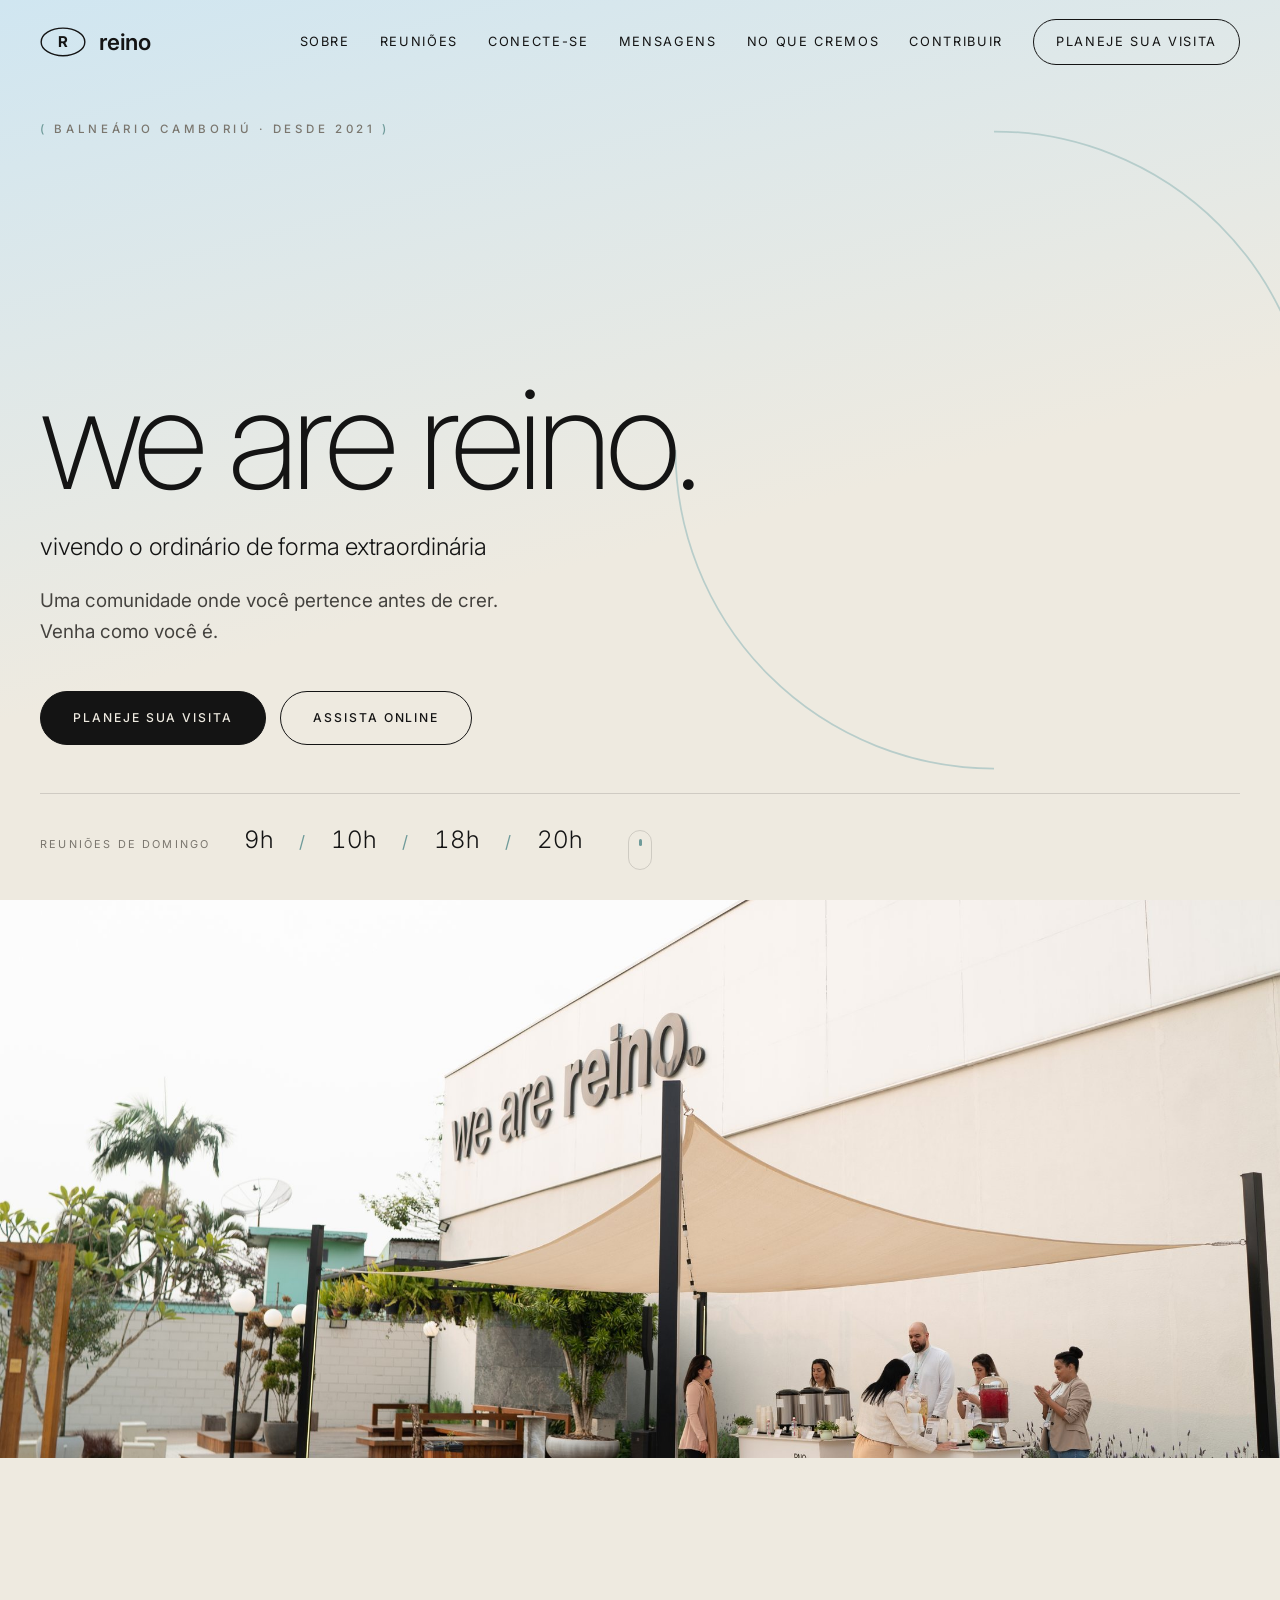
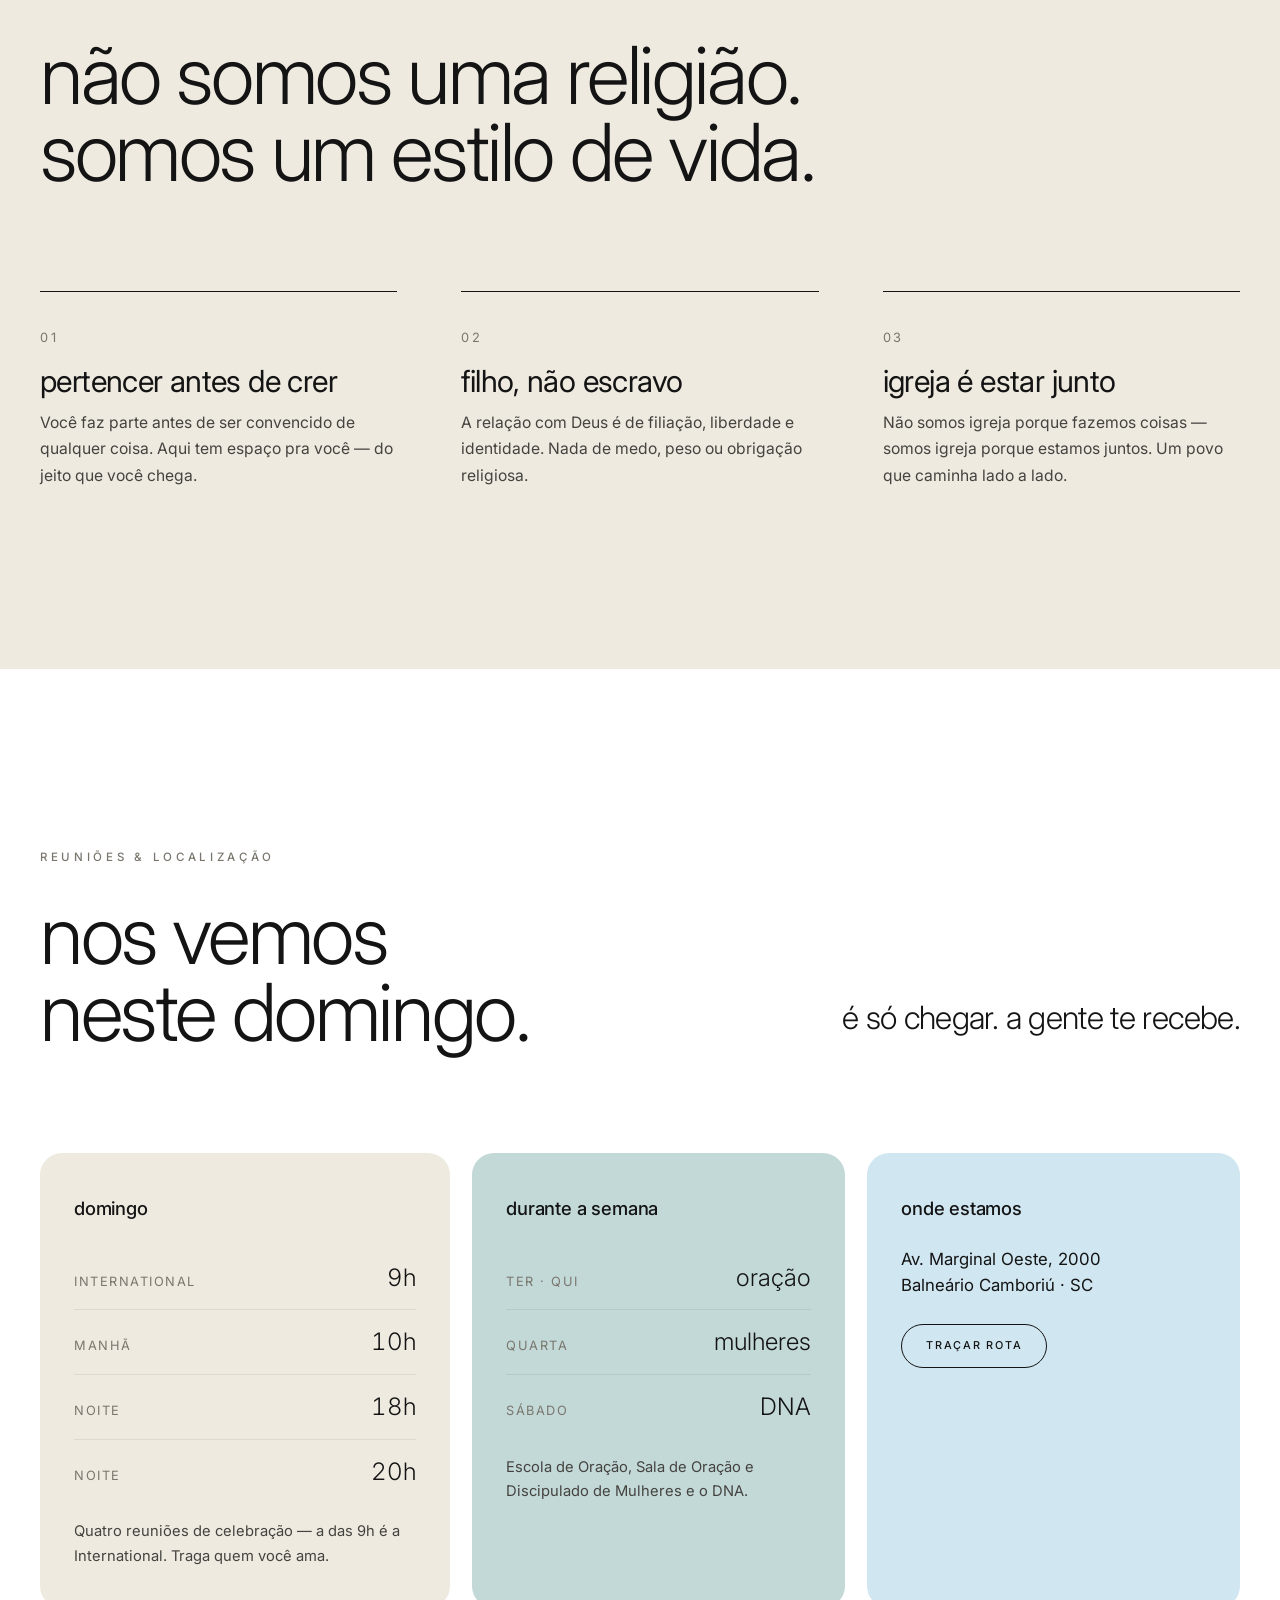
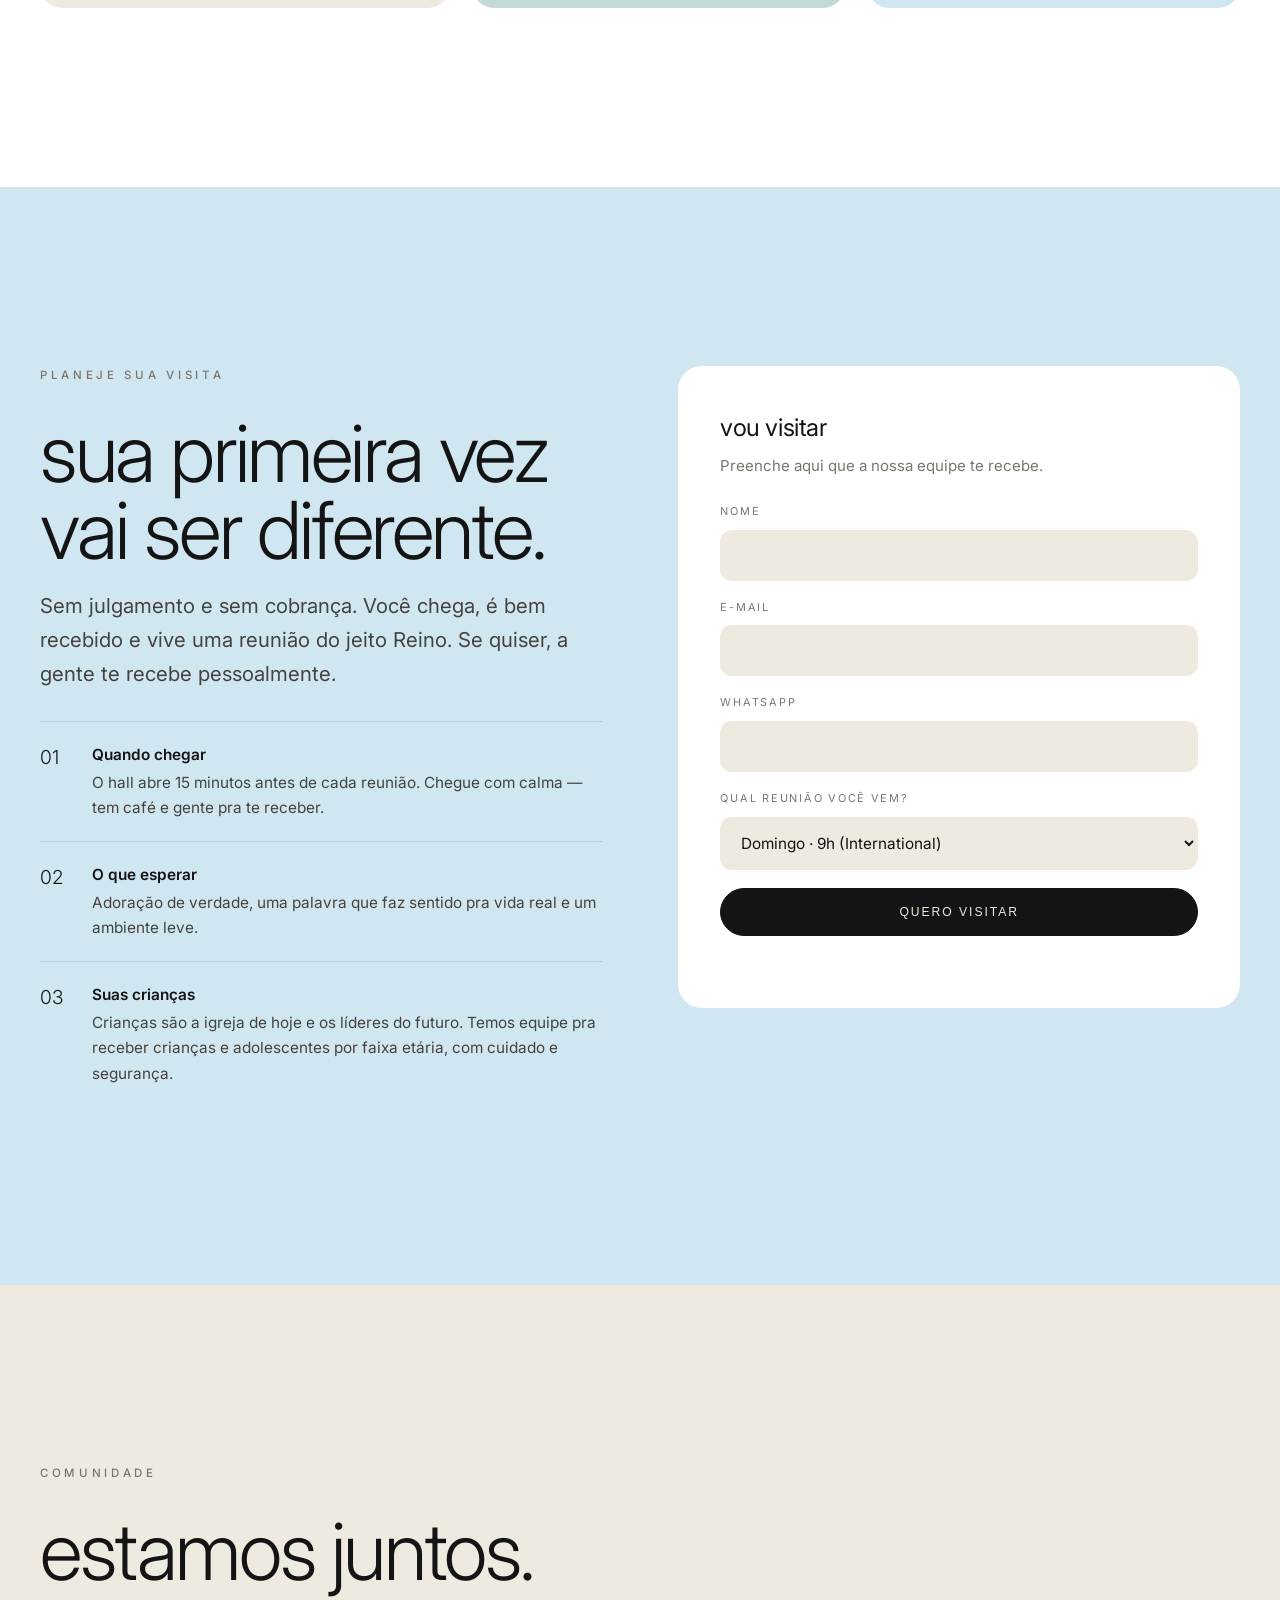
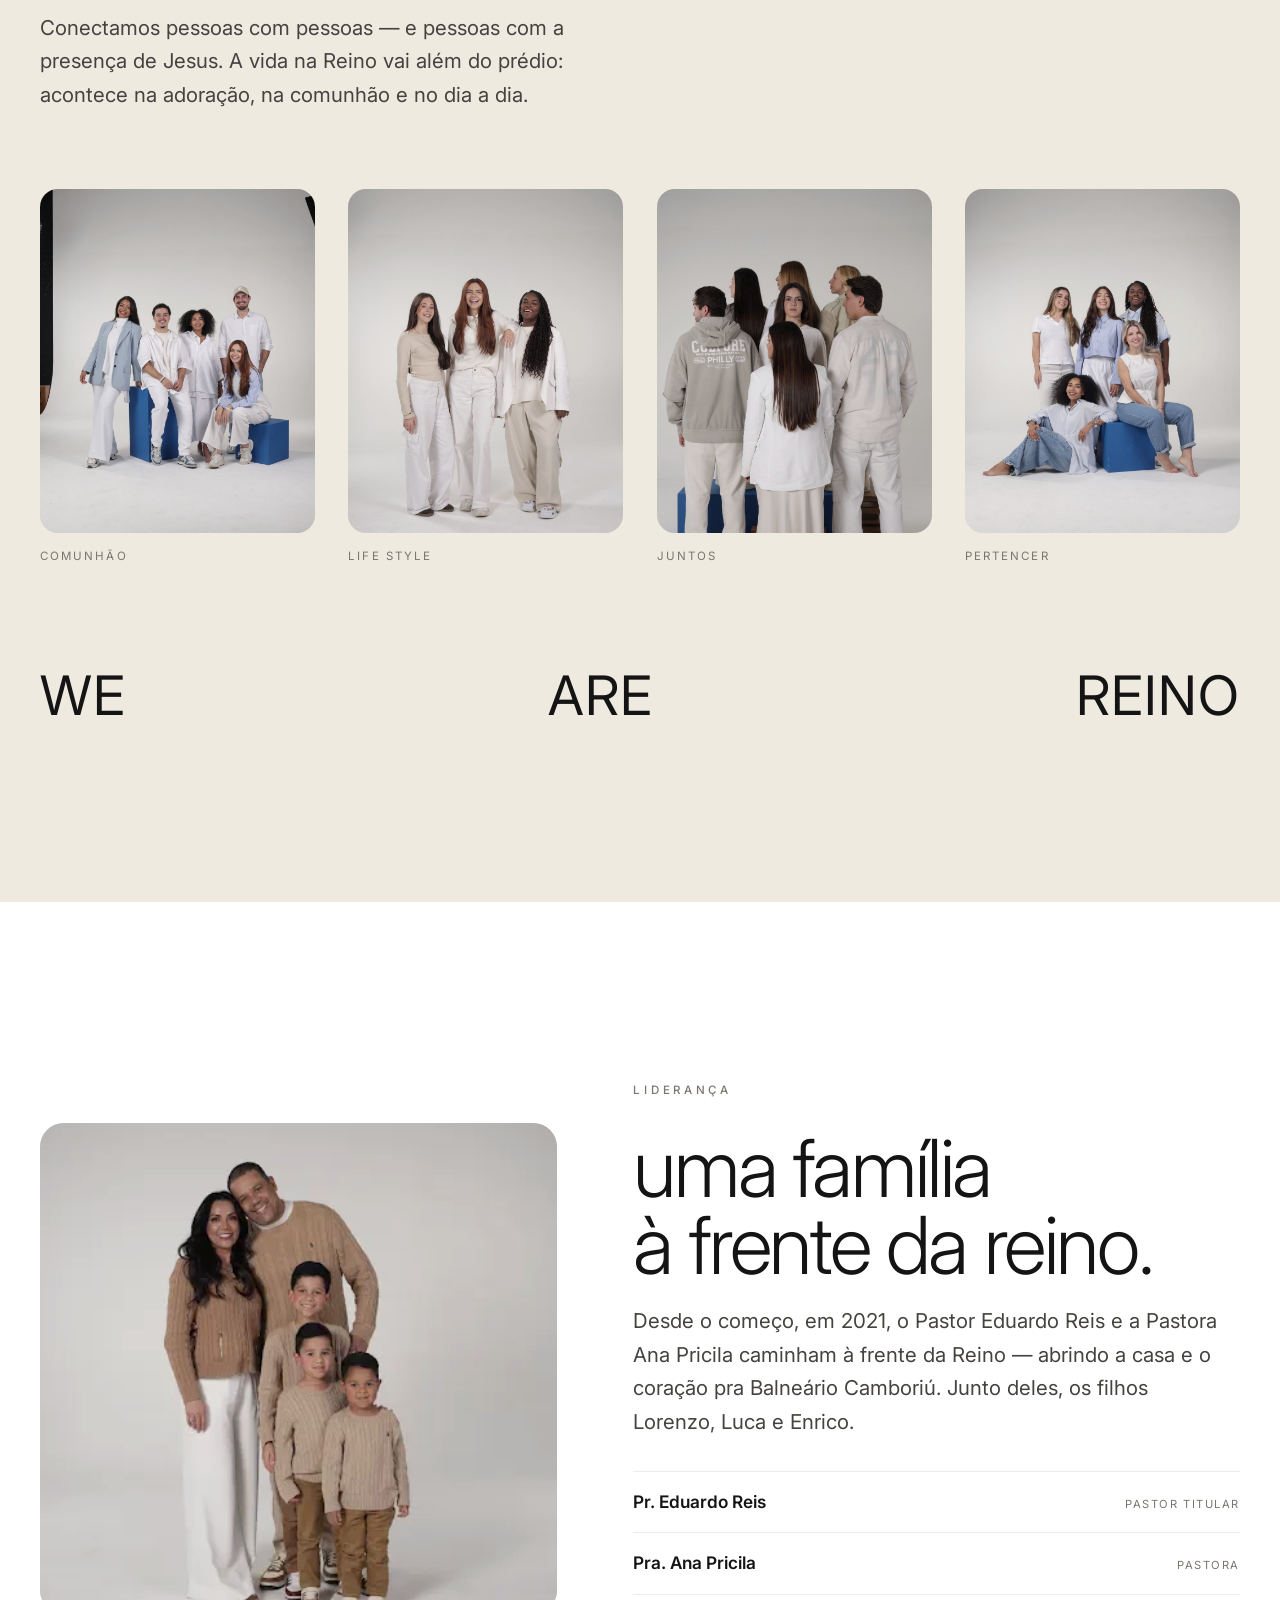
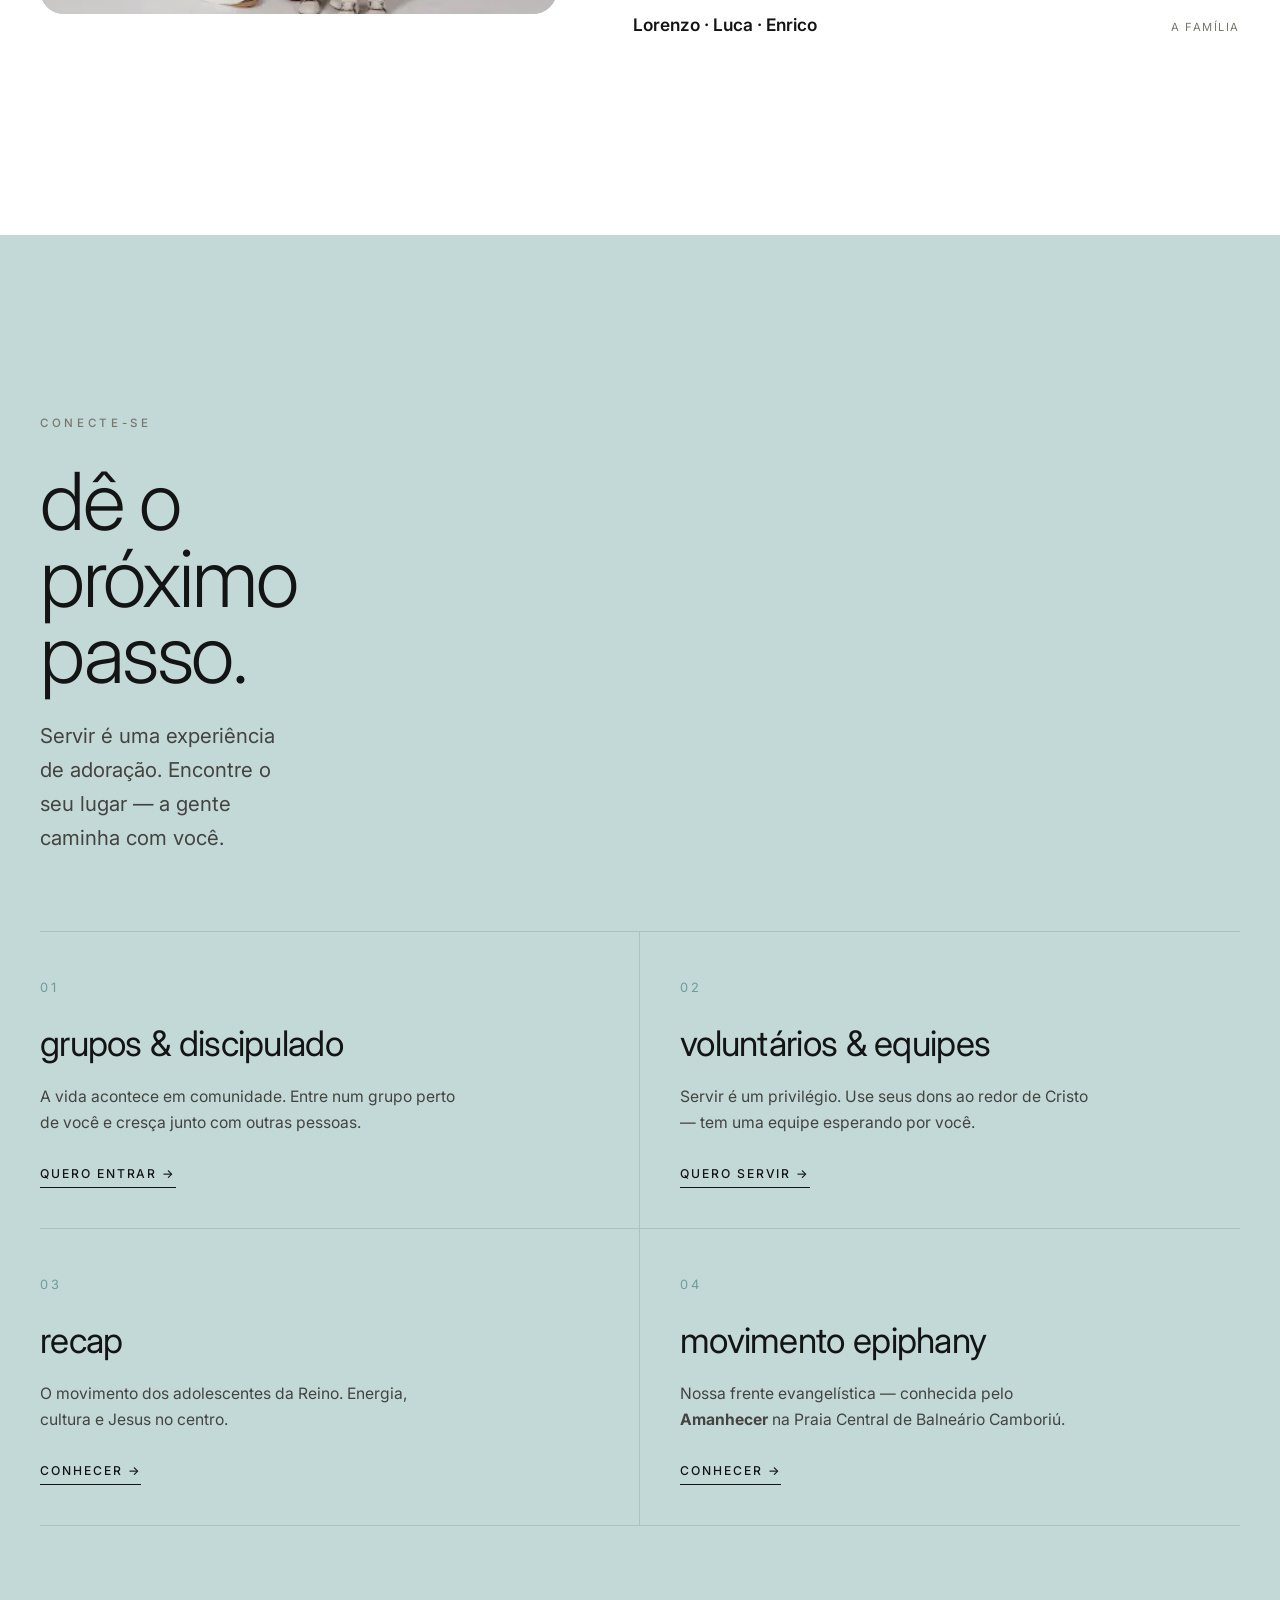
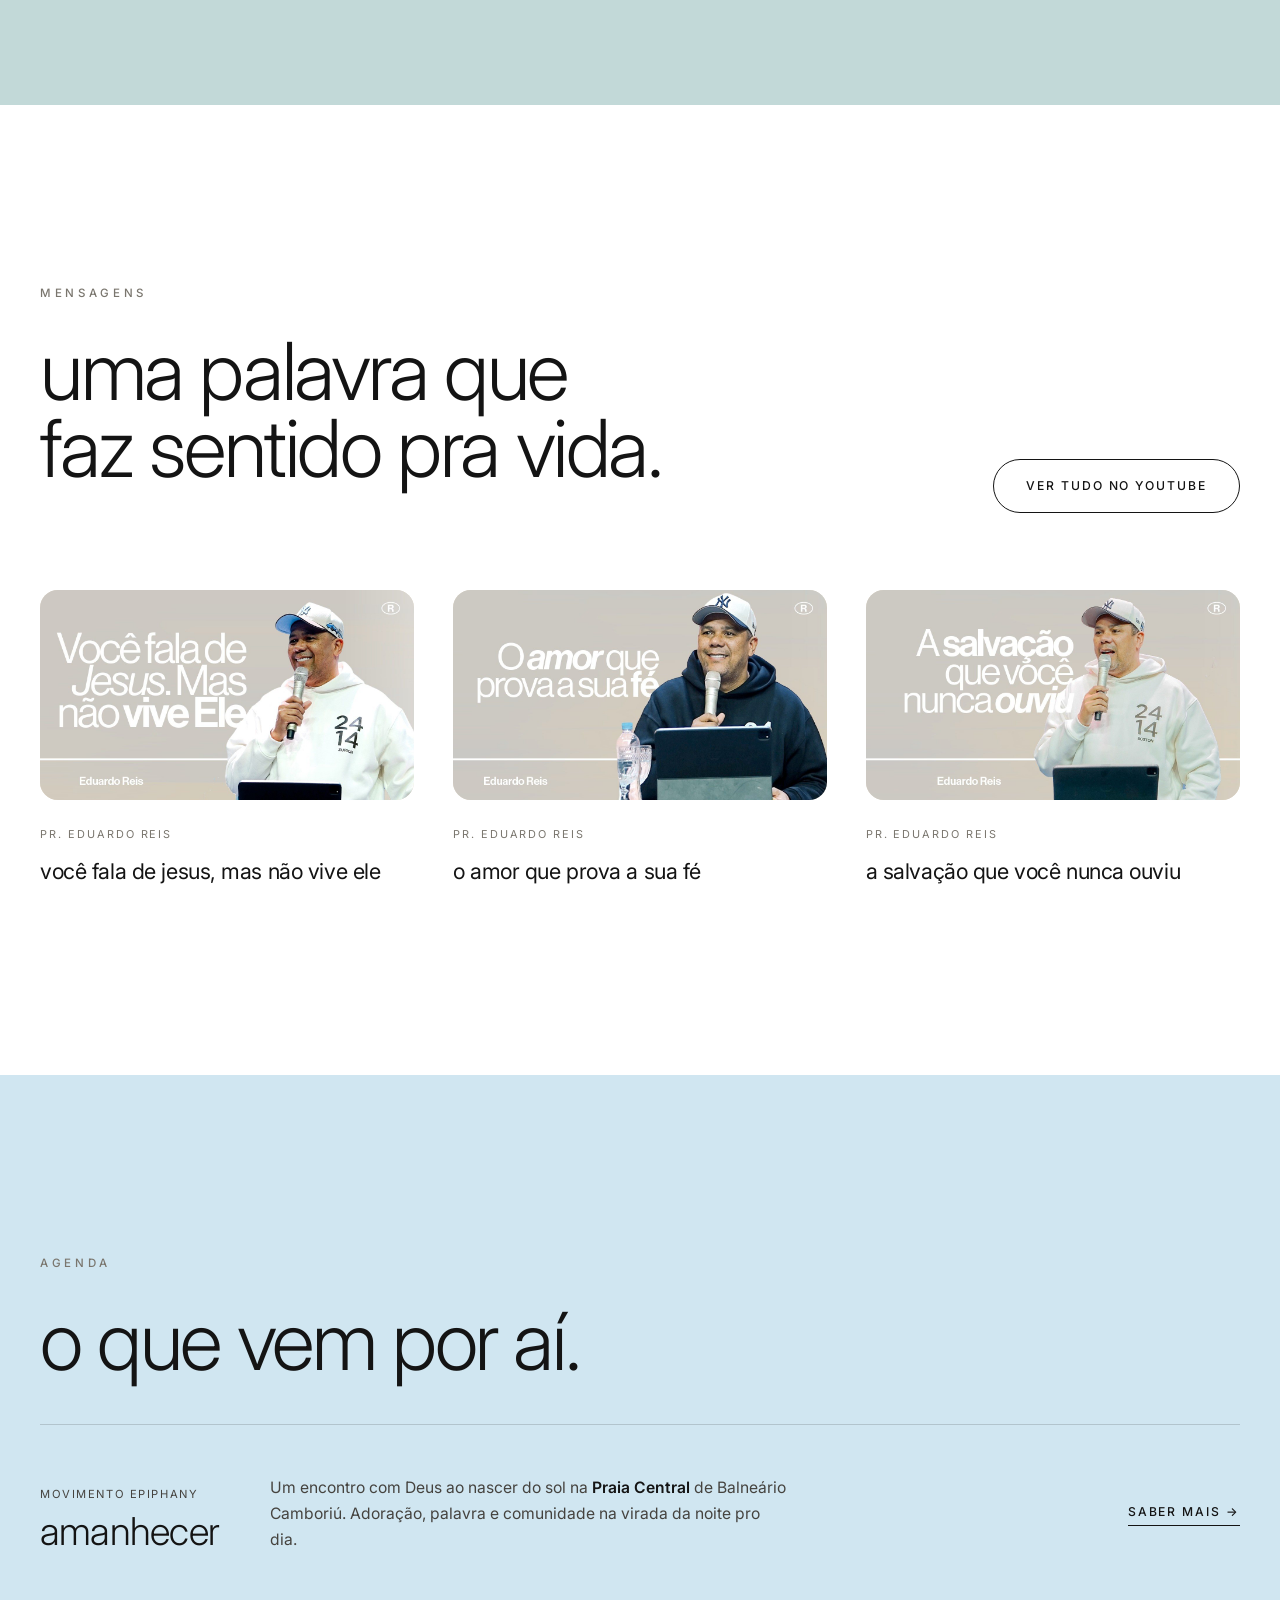
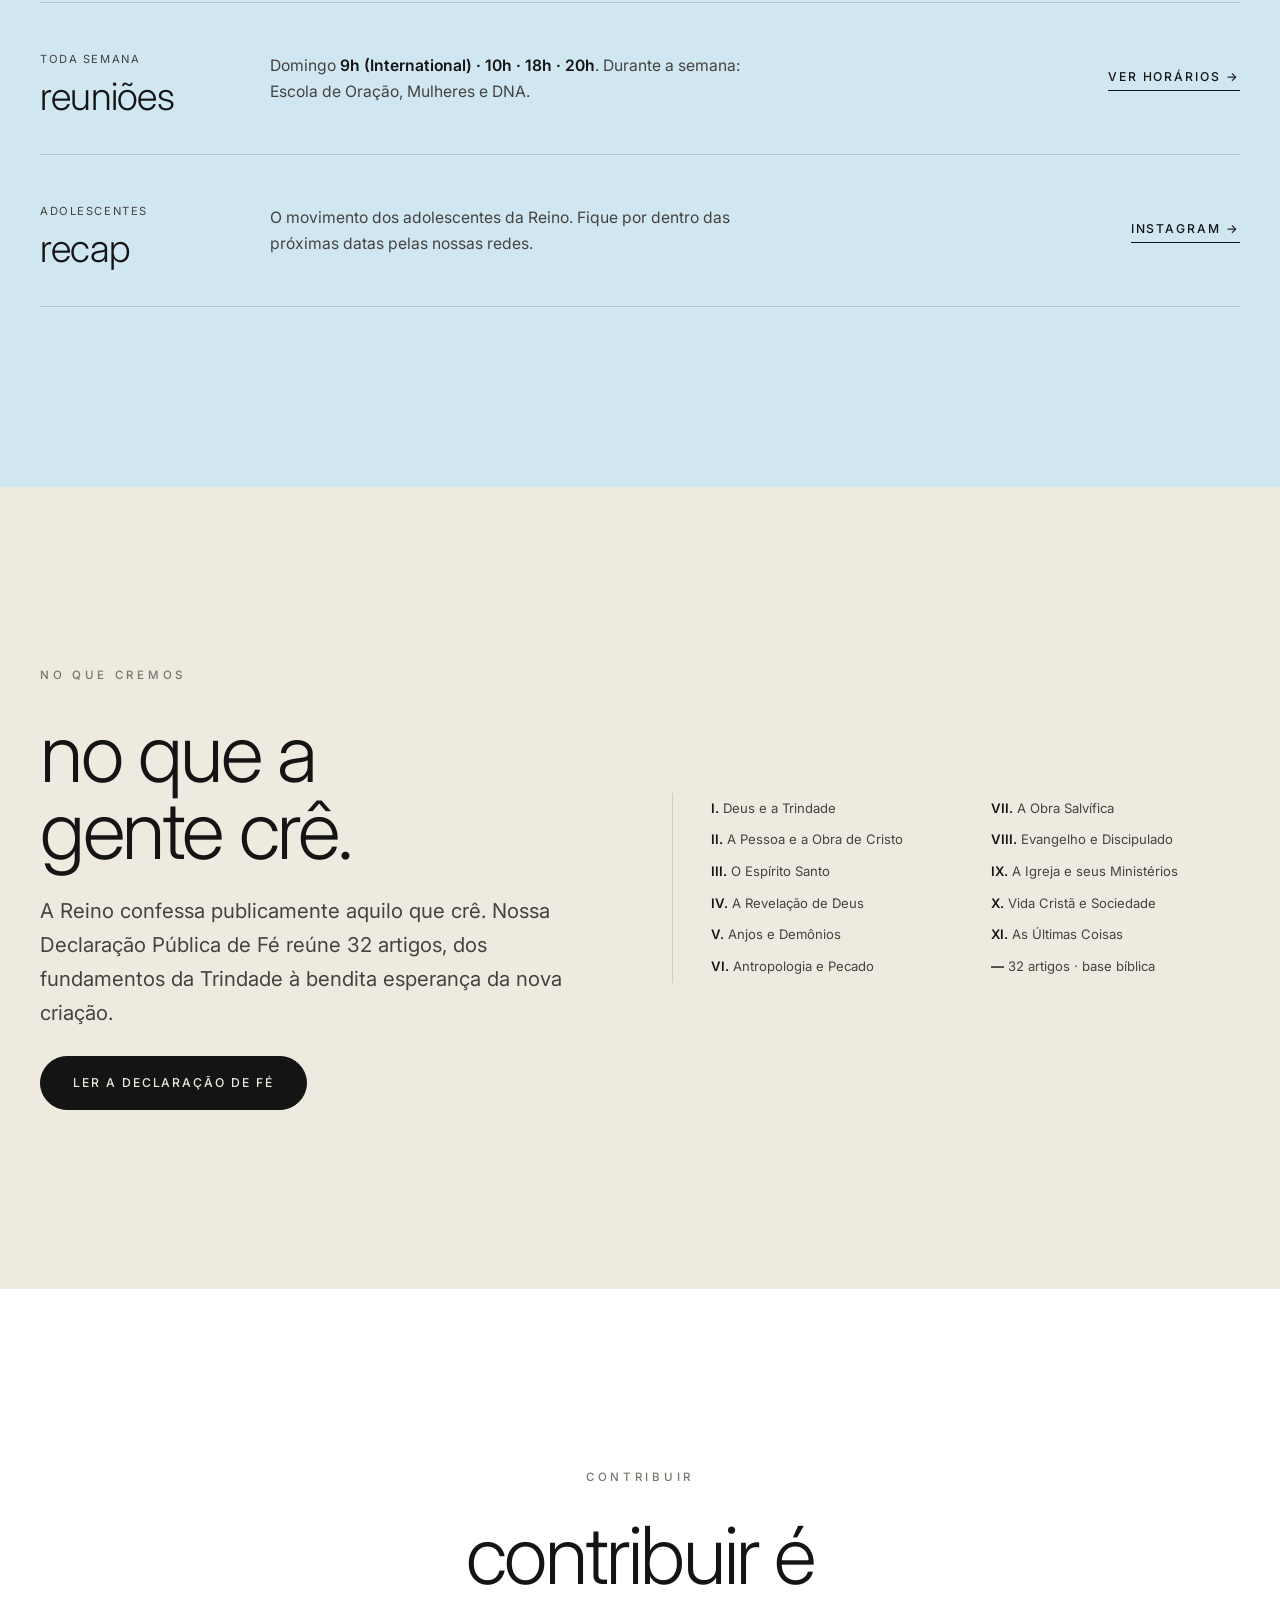
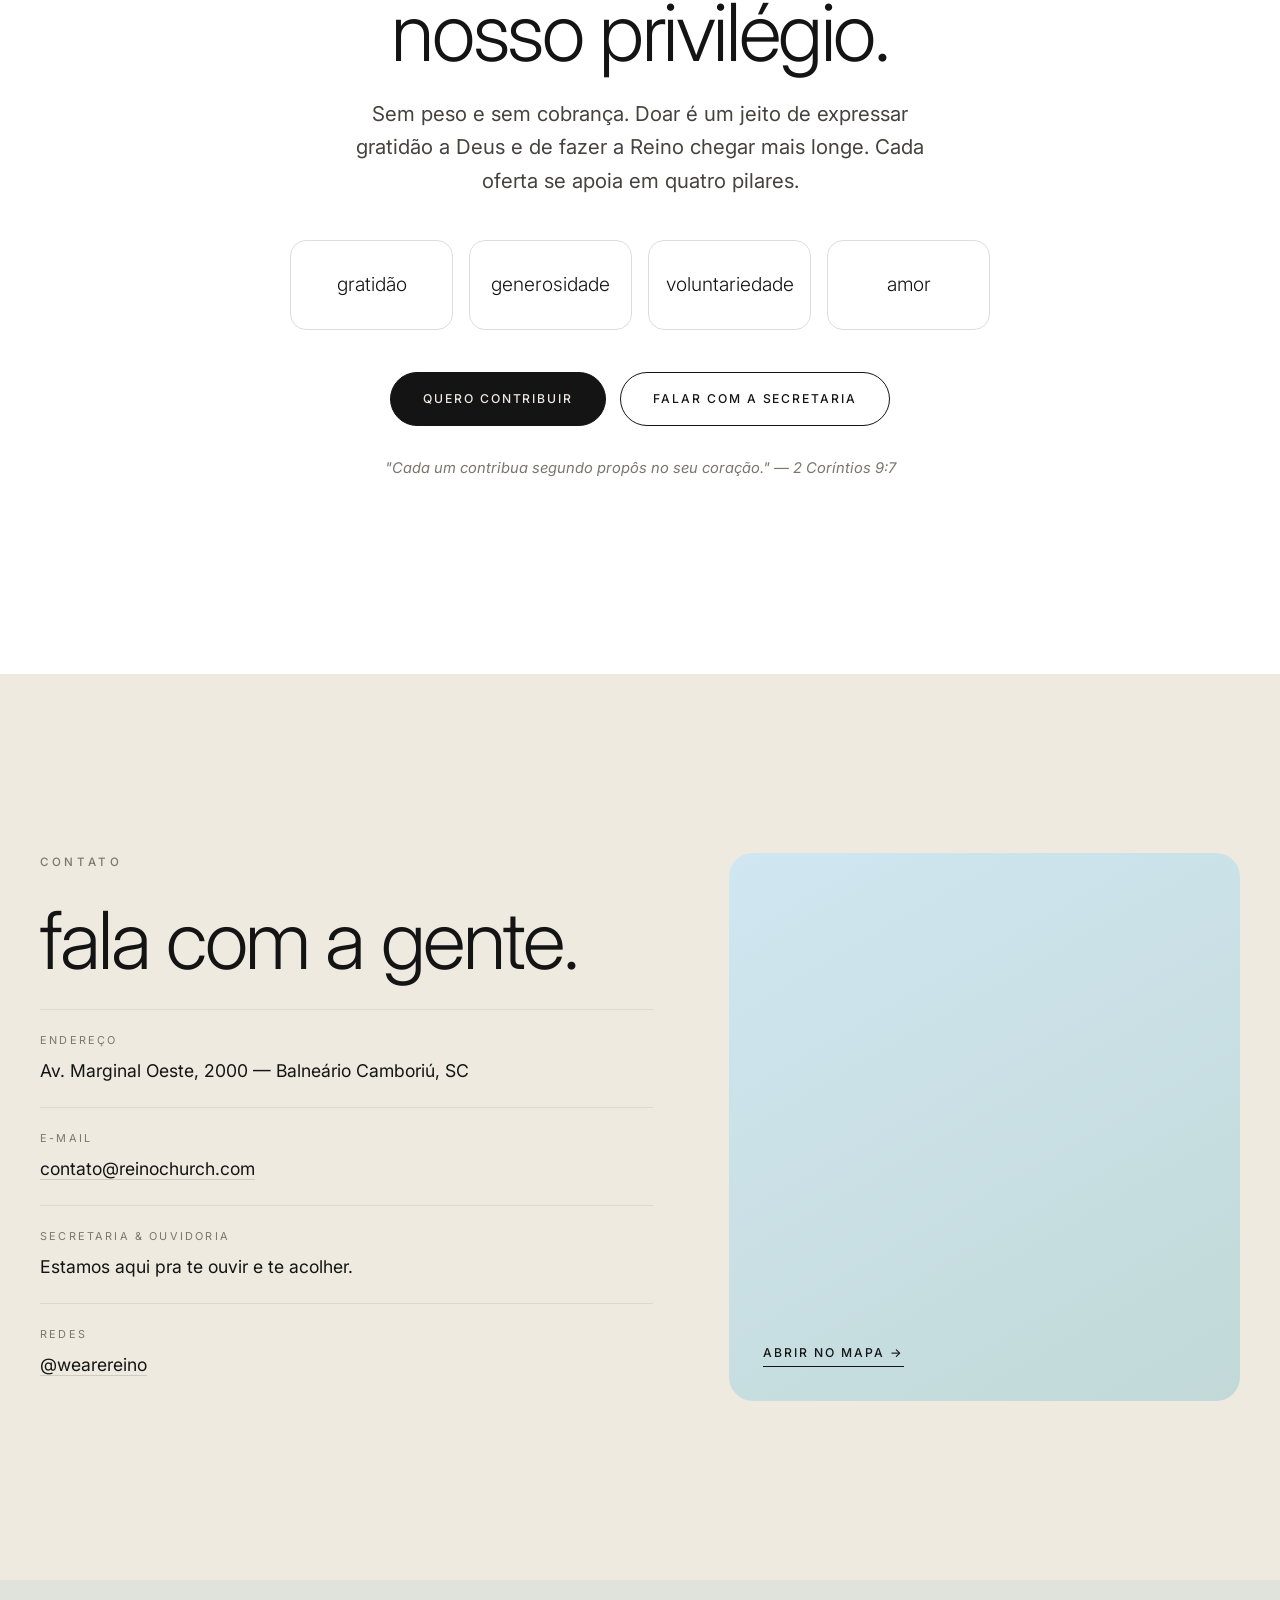
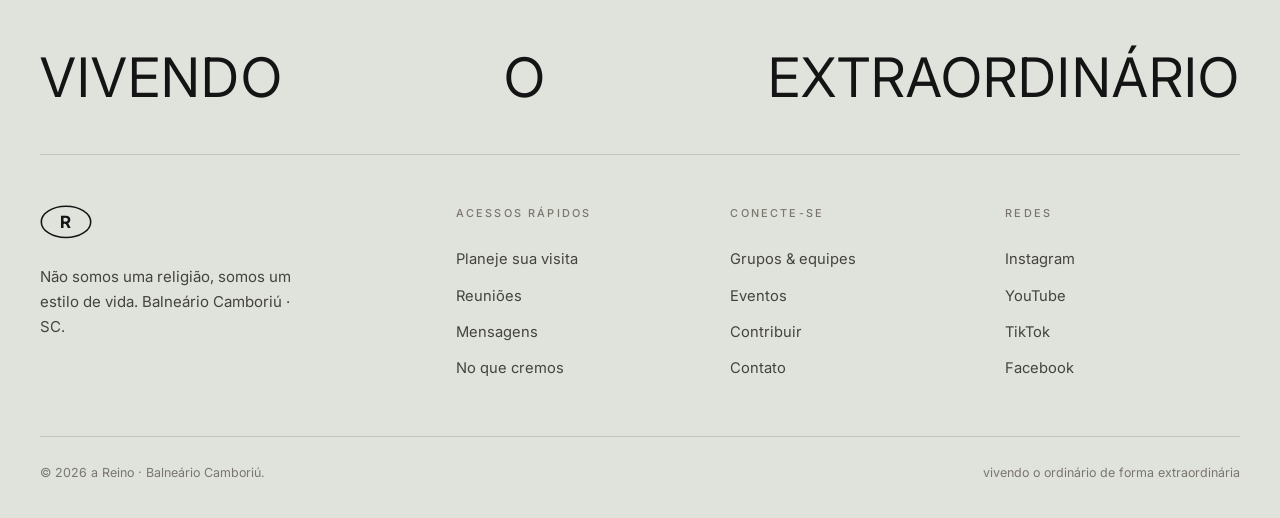
==== commit a84b91c4: "Times 9/10/18/20 and copy aligned to the Reino culture manual - Sunday reuniões set to 9h (Internati" ====
--- a/index.html
+++ b/index.html
@@ -57,7 +57,7 @@
       <div class="hero-times">
         <span class="lbl">Reuniões de domingo</span>
         <span class="slot">9h</span><span class="sep">/</span>
-        <span class="slot">11h</span><span class="sep">/</span>
+        <span class="slot">10h</span><span class="sep">/</span>
         <span class="slot">18h</span><span class="sep">/</span>
         <span class="slot">20h</span>
       </div>
@@ -73,7 +73,7 @@
   <!-- ===== MANIFESTO ===== -->
   <section class="section section-manifesto" id="manifesto">
     <div class="container">
-      <h2 class="h2 manifesto-head reveal">a gente não é sobre religião. é sobre presença.</h2>
+      <h2 class="h2 manifesto-head reveal">não somos uma religião. somos um estilo de vida.</h2>
       <div class="manifesto-grid">
         <article class="mani-card reveal">
           <span class="n">01</span>
@@ -87,8 +87,8 @@
         </article>
         <article class="mani-card reveal">
           <span class="n">03</span>
-          <h3>comunidade intencional</h3>
-          <p>Não somos um evento de domingo. Somos um povo que caminha junto — vivendo o ordinário de forma extraordinária.</p>
+          <h3>igreja é estar junto</h3>
+          <p>Não somos igreja porque fazemos coisas — somos igreja porque estamos juntos. Um povo que caminha lado a lado.</p>
         </article>
       </div>
     </div>
@@ -109,7 +109,7 @@
           <p class="k">domingo</p>
           <ul class="slots">
             <li><span class="when">international</span><span class="hr">9h</span></li>
-            <li><span class="when">manhã</span><span class="hr">11h</span></li>
+            <li><span class="when">manhã</span><span class="hr">10h</span></li>
             <li><span class="when">noite</span><span class="hr">18h</span></li>
             <li><span class="when">noite</span><span class="hr">20h</span></li>
           </ul>
@@ -139,11 +139,11 @@
       <div class="visita-copy reveal">
         <p class="eyebrow">Planeje sua visita</p>
         <h2 class="h2">sua primeira vez<br />vai ser diferente.</h2>
-        <p class="lead">Papo reto: aqui ninguém vai te encurralar. Você chega, senta, respira e vive uma reunião do jeito Reino. Se quiser, a gente te recebe pessoalmente.</p>
+        <p class="lead">Sem julgamento e sem cobrança. Você chega, é bem recebido e vive uma reunião do jeito Reino. Se quiser, a gente te recebe pessoalmente.</p>
         <ul class="expect">
           <li><span class="num">01</span><p><strong>Quando chegar</strong>O hall abre 15 minutos antes de cada reunião. Chegue com calma — tem café e gente pra te receber.</p></li>
-          <li><span class="num">02</span><p><strong>O que esperar</strong>Louvor de verdade, uma palavra que faz sentido pra vida real e zero clima de igrejão.</p></li>
-          <li><span class="num">03</span><p><strong>Suas crianças</strong>Temos equipe pra receber crianças e adolescentes por faixa etária, com segurança e cuidado.</p></li>
+          <li><span class="num">02</span><p><strong>O que esperar</strong>Adoração de verdade, uma palavra que faz sentido pra vida real e um ambiente leve.</p></li>
+          <li><span class="num">03</span><p><strong>Suas crianças</strong>Crianças são a igreja de hoje e os líderes do futuro. Temos equipe pra receber crianças e adolescentes por faixa etária, com cuidado e segurança.</p></li>
         </ul>
       </div>
       <form class="form-card reveal" id="visitForm" novalidate>
@@ -156,7 +156,7 @@
           <label for="reuniao">Qual reunião você vem?</label>
           <select id="reuniao" name="reuniao">
             <option value="dom-9">Domingo · 9h (International)</option>
-            <option value="dom-11">Domingo · 11h</option>
+            <option value="dom-10">Domingo · 10h</option>
             <option value="dom-18">Domingo · 18h</option>
             <option value="dom-20">Domingo · 20h</option>
             <option value="semana">Durante a semana</option>
@@ -173,8 +173,8 @@
     <div class="container">
       <div class="comunidade-head reveal">
         <p class="eyebrow">Comunidade</p>
-        <h2 class="h2">a vida acontece junto.</h2>
-        <p class="lead">A vida na Reino vai além do prédio — acontece na adoração, na comunhão entre as pessoas e no dia a dia: na cidade, na natureza e na praia.</p>
+        <h2 class="h2">estamos juntos.</h2>
+        <p class="lead">Conectamos pessoas com pessoas — e pessoas com a presença de Jesus. A vida na Reino vai além do prédio: acontece na adoração, na comunhão e no dia a dia.</p>
       </div>
       <div class="gallery">
         <figure class="gcard reveal"><div class="gphoto photo-treat"><img src="assets/img/com1.jpg" alt="Comunidade da Reino reunida" width="1000" height="1500" loading="lazy" /></div><figcaption>comunhão</figcaption></figure>
@@ -215,7 +215,7 @@
       </div>
       <div class="conecte-grid">
         <article class="cn reveal"><span class="num">01</span><h3>grupos &amp; discipulado</h3><p>A vida acontece em comunidade. Entre num grupo perto de você e cresça junto com outras pessoas.</p><a href="#visita" class="textlink">Quero entrar →</a></article>
-        <article class="cn reveal"><span class="num">02</span><h3>voluntários &amp; equipes</h3><p>Use seus dons pra servir ao redor de Cristo. Tem uma equipe esperando por você.</p><a href="#visita" class="textlink">Quero servir →</a></article>
+        <article class="cn reveal"><span class="num">02</span><h3>voluntários &amp; equipes</h3><p>Servir é um privilégio. Use seus dons ao redor de Cristo — tem uma equipe esperando por você.</p><a href="#visita" class="textlink">Quero servir →</a></article>
         <article class="cn reveal"><span class="num">03</span><h3>recap</h3><p>O movimento dos adolescentes da Reino. Energia, cultura e Jesus no centro.</p><a href="#eventos" class="textlink">Conhecer →</a></article>
         <article class="cn reveal"><span class="num">04</span><h3>movimento epiphany</h3><p>Nossa frente evangelística — conhecida pelo <strong>Amanhecer</strong> na Praia Central de Balneário Camboriú.</p><a href="#eventos" class="textlink">Conhecer →</a></article>
       </div>
@@ -228,7 +228,7 @@
       <div class="mensagens-top reveal">
         <div>
           <p class="eyebrow">Mensagens</p>
-          <h2 class="h2">ouça como<br />a gente soa num domingo.</h2>
+          <h2 class="h2">uma palavra que<br />faz sentido pra vida.</h2>
         </div>
         <a href="https://www.youtube.com/@wearereino" target="_blank" rel="noopener" class="btn btn-line">Ver tudo no YouTube</a>
       </div>
@@ -244,7 +244,7 @@
   <section class="section section-eventos" id="eventos">
     <div class="container">
       <p class="eyebrow reveal">Agenda</p>
-      <h2 class="h2 reveal" style="margin-bottom:44px">o que tá rolando.</h2>
+      <h2 class="h2 reveal" style="margin-bottom:44px">o que vem por aí.</h2>
       <div class="ev-list">
         <article class="ev reveal">
           <div><span class="tag">movimento epiphany</span><div class="big">amanhecer</div></div>
@@ -253,7 +253,7 @@
         </article>
         <article class="ev reveal">
           <div><span class="tag">toda semana</span><div class="big">reuniões</div></div>
-          <p class="info">Domingo <strong>9h (International) · 11h · 18h · 20h</strong>. Durante a semana: Escola de Oração, Mulheres e DNA.</p>
+          <p class="info">Domingo <strong>9h (International) · 10h · 18h · 20h</strong>. Durante a semana: Escola de Oração, Mulheres e DNA.</p>
           <a href="#reunioes" class="textlink">Ver horários →</a>
         </article>
         <article class="ev reveal">
@@ -270,7 +270,7 @@
     <div class="container cremos-inner">
       <div class="reveal">
         <p class="eyebrow">No que cremos</p>
-        <h2 class="h2">nossa fé,<br />sem enrolação.</h2>
+        <h2 class="h2">no que a<br />gente crê.</h2>
         <p class="lead">A Reino confessa publicamente aquilo que crê. Nossa Declaração Pública de Fé reúne 32 artigos, dos fundamentos da Trindade à bendita esperança da nova criação.</p>
         <p style="margin:26px 0 0"><a href="fe.html" class="btn btn-solid">Ler a Declaração de Fé</a></p>
       </div>
@@ -297,8 +297,8 @@
   <section class="section section-contribuir" id="contribuir">
     <div class="container contribuir-inner reveal">
       <p class="eyebrow">Contribuir</p>
-      <h2 class="h2">contribuir é um privilégio.</h2>
-      <p class="lead" style="margin-inline:auto">Sem peso e sem cobrança. Doar é um jeito de expressar gratidão a Deus e de fazer a Reino alcançar mais gente. Cada oferta se apoia em quatro pilares.</p>
+      <h2 class="h2">contribuir é<br />nosso privilégio.</h2>
+      <p class="lead" style="margin-inline:auto">Sem peso e sem cobrança. Doar é um jeito de expressar gratidão a Deus e de fazer a Reino chegar mais longe. Cada oferta se apoia em quatro pilares.</p>
       <div class="pillars">
         <div class="pillar"><span>gratidão</span></div>
         <div class="pillar"><span>generosidade</span></div>
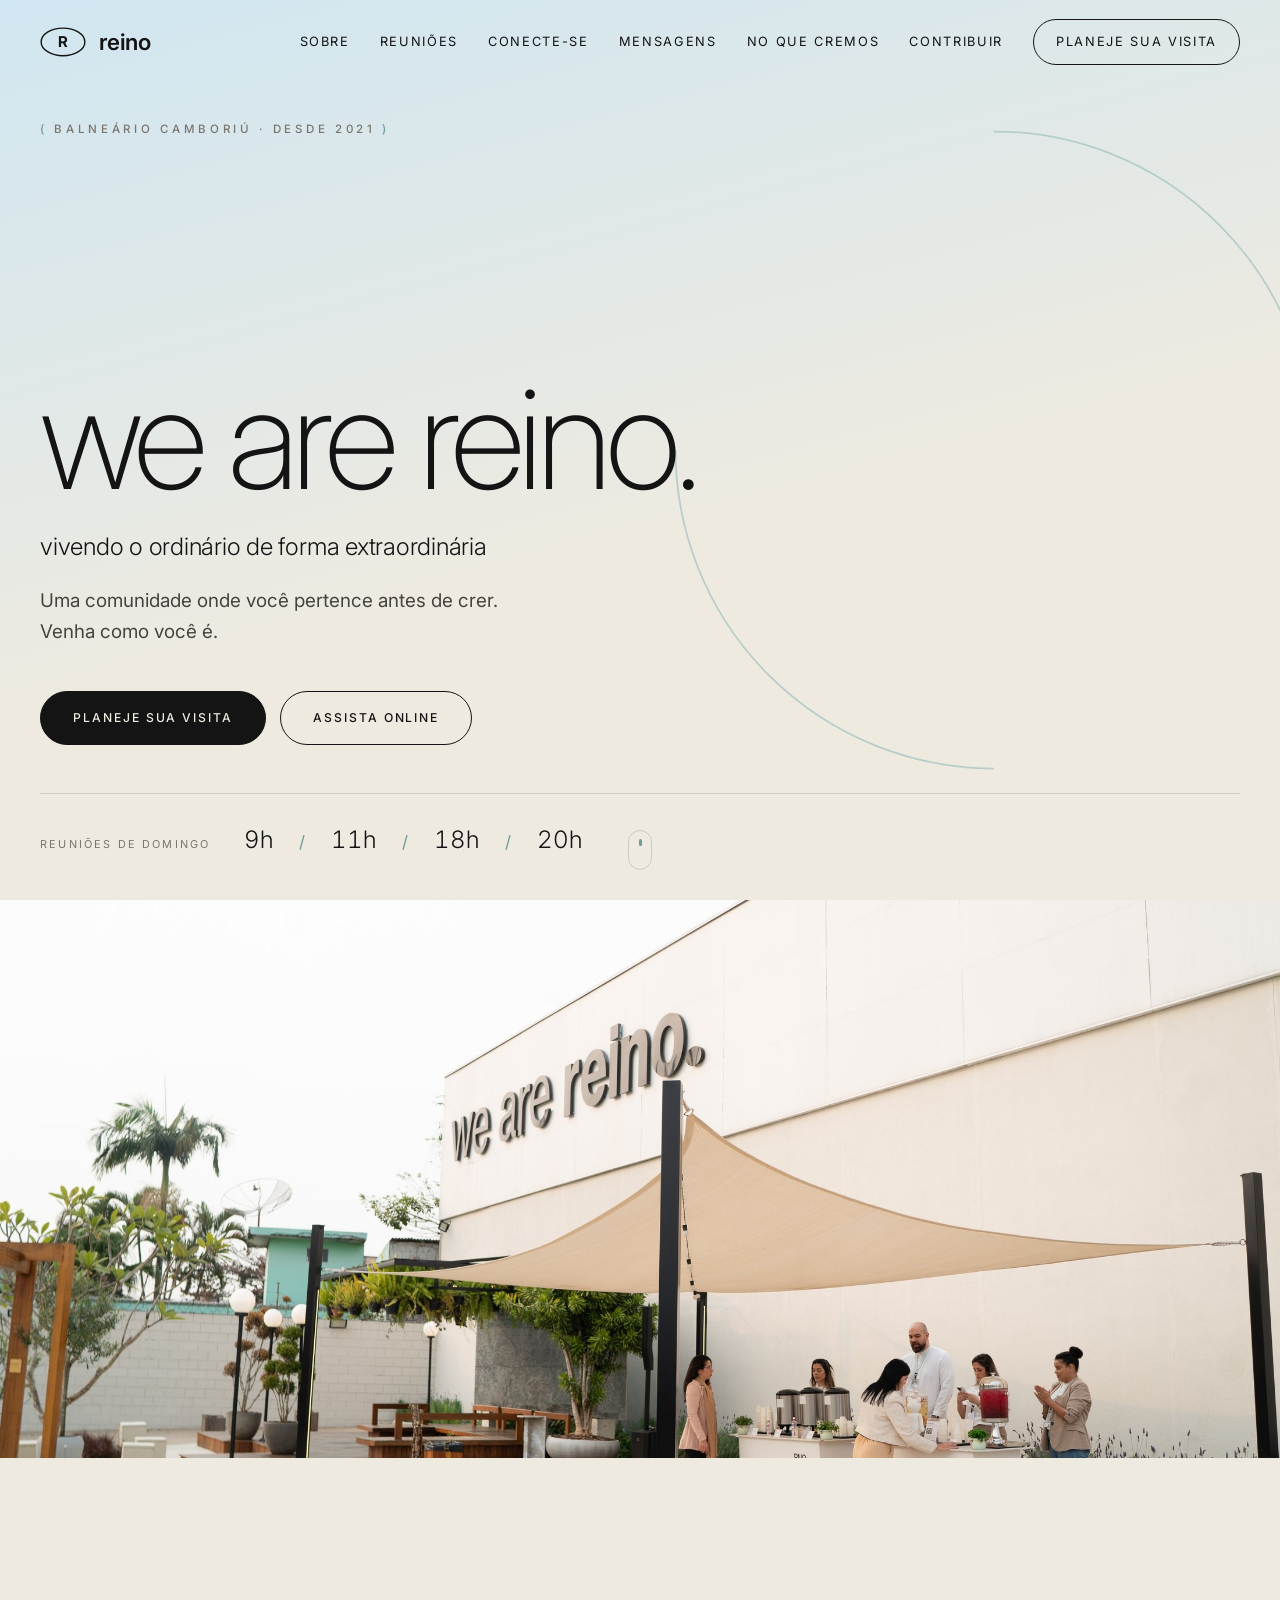
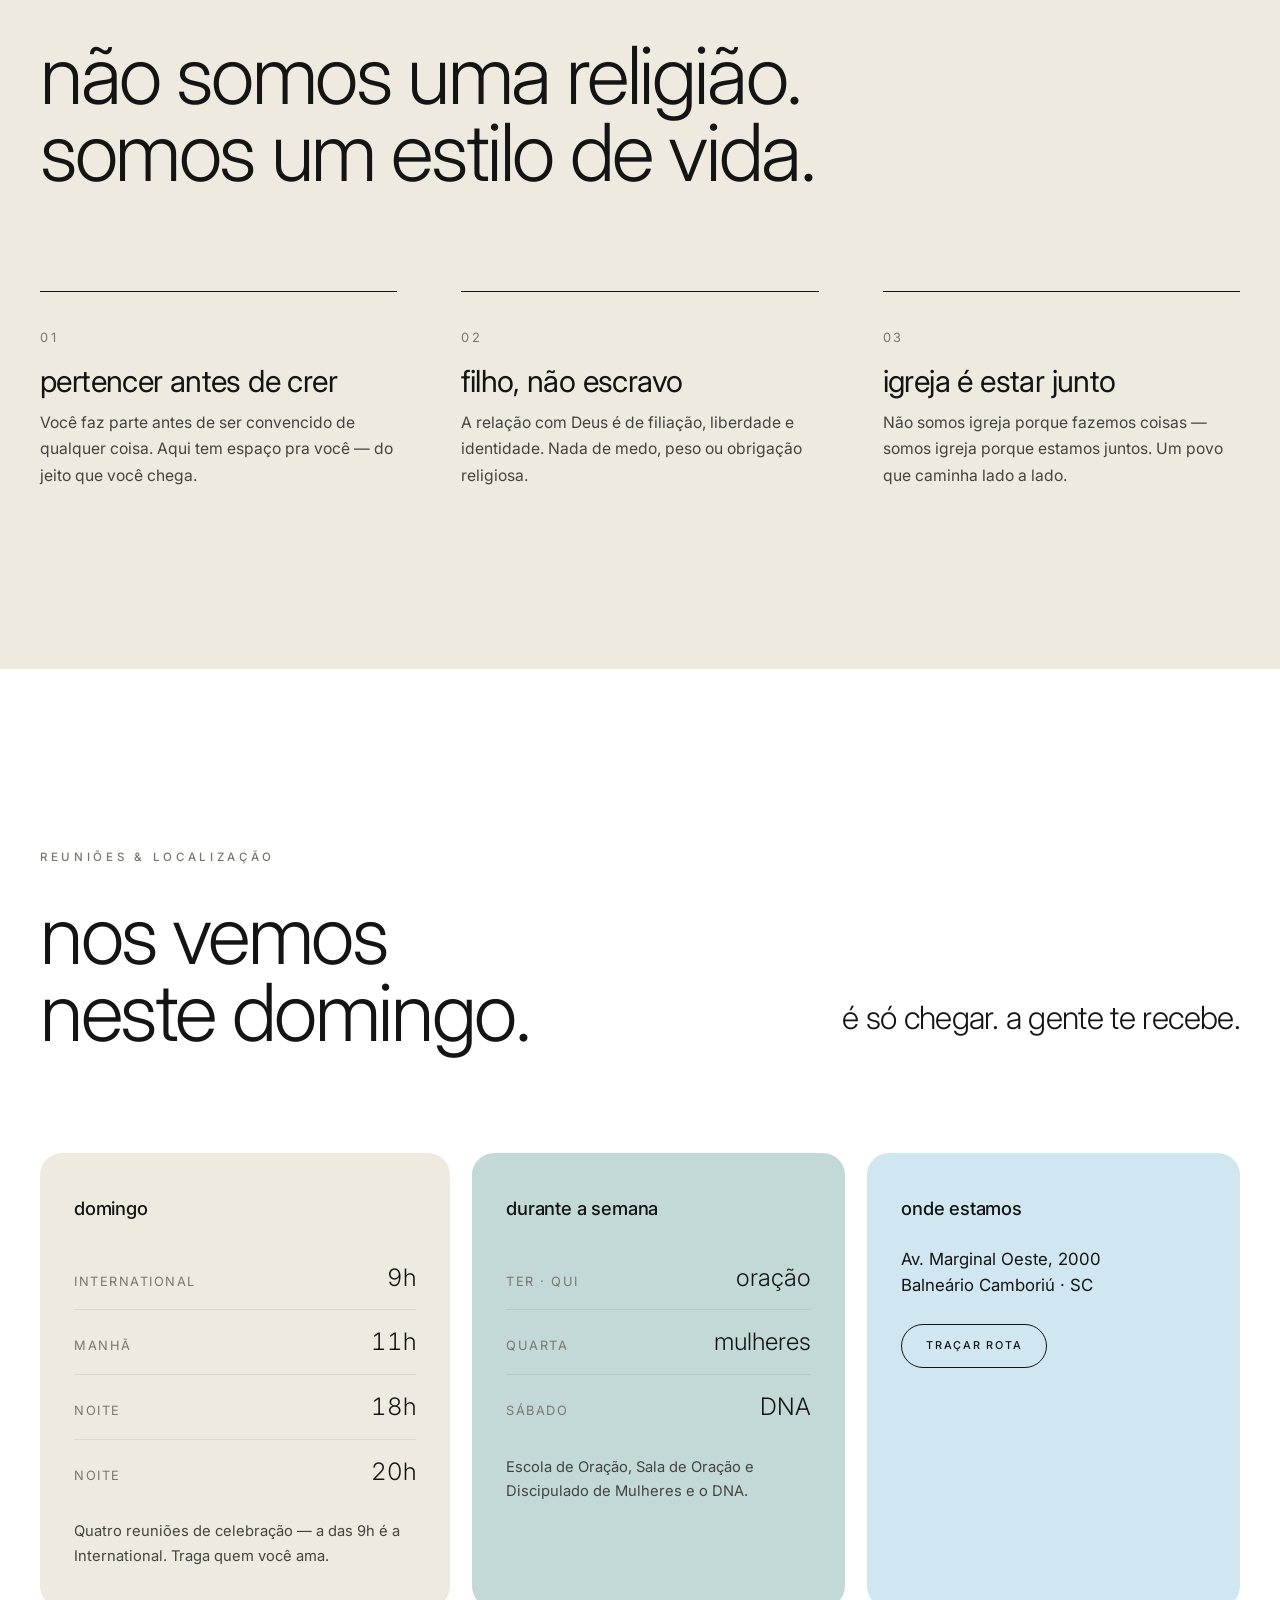
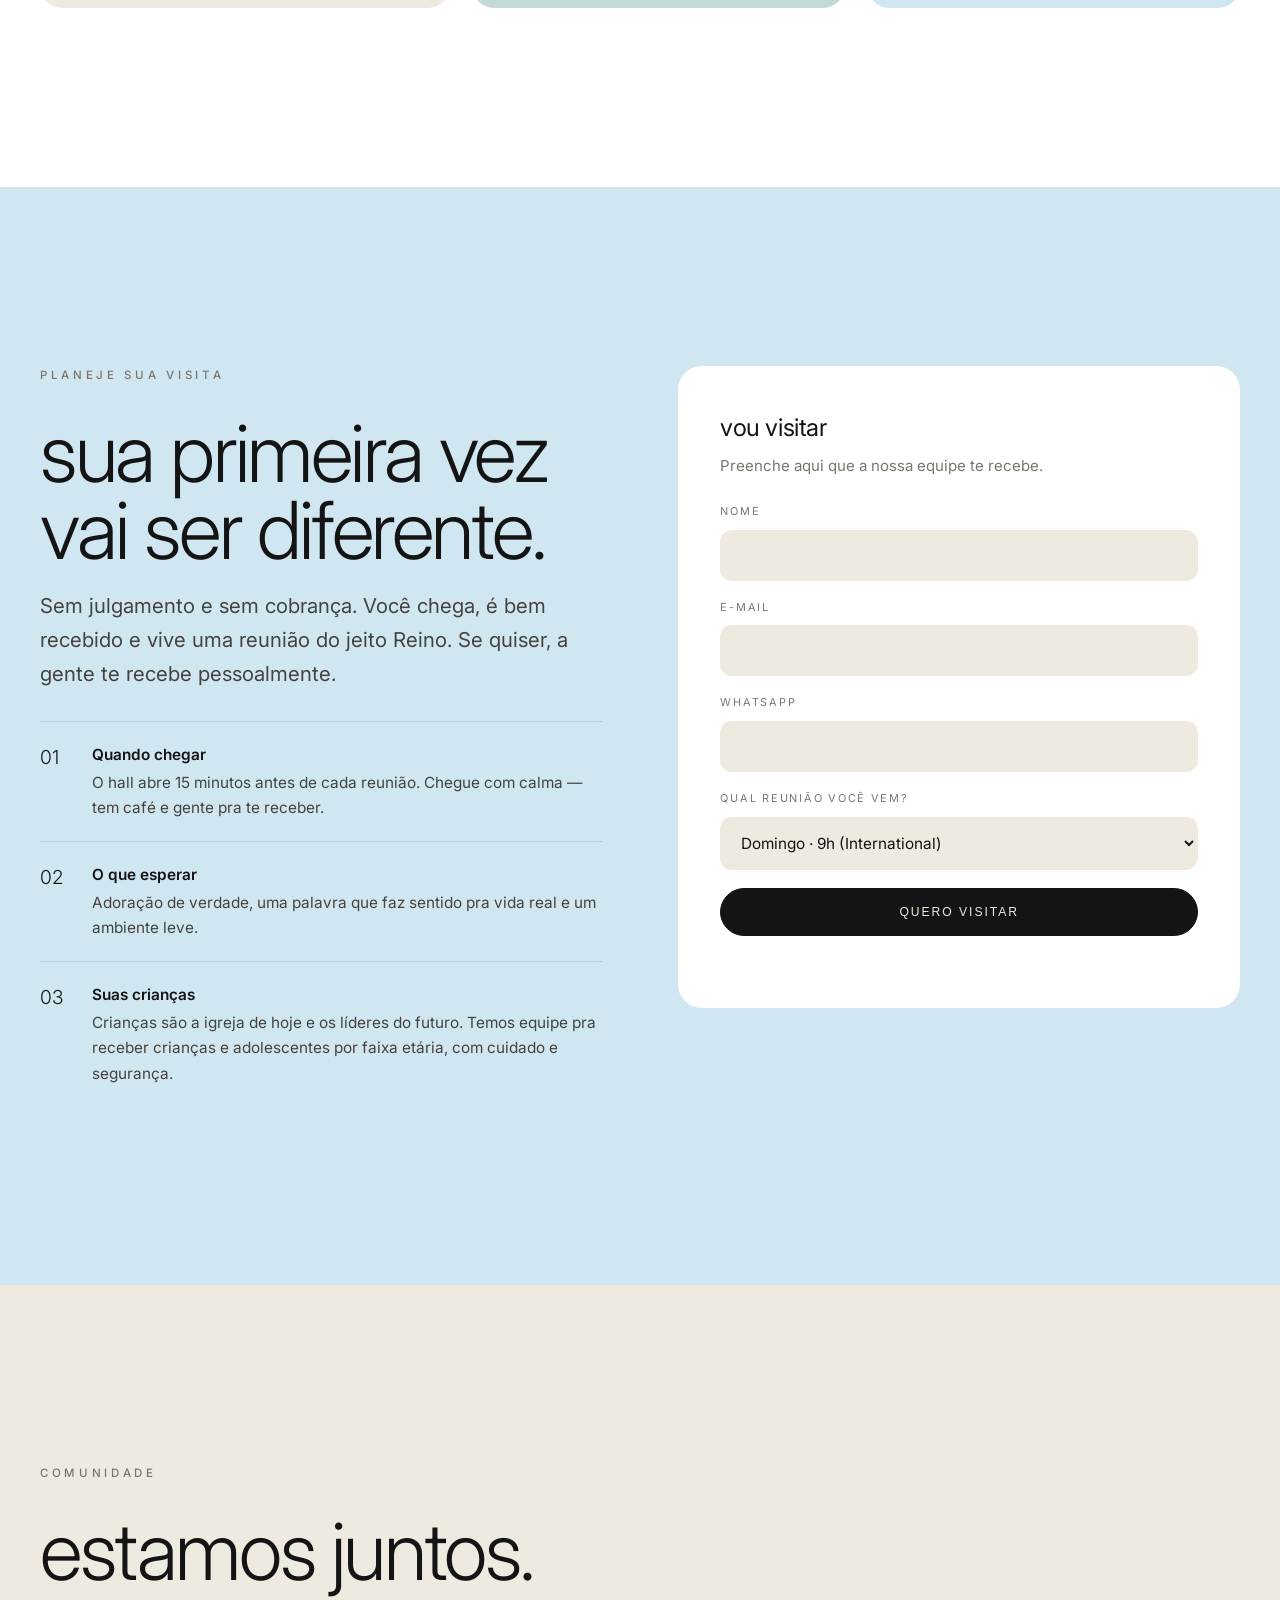
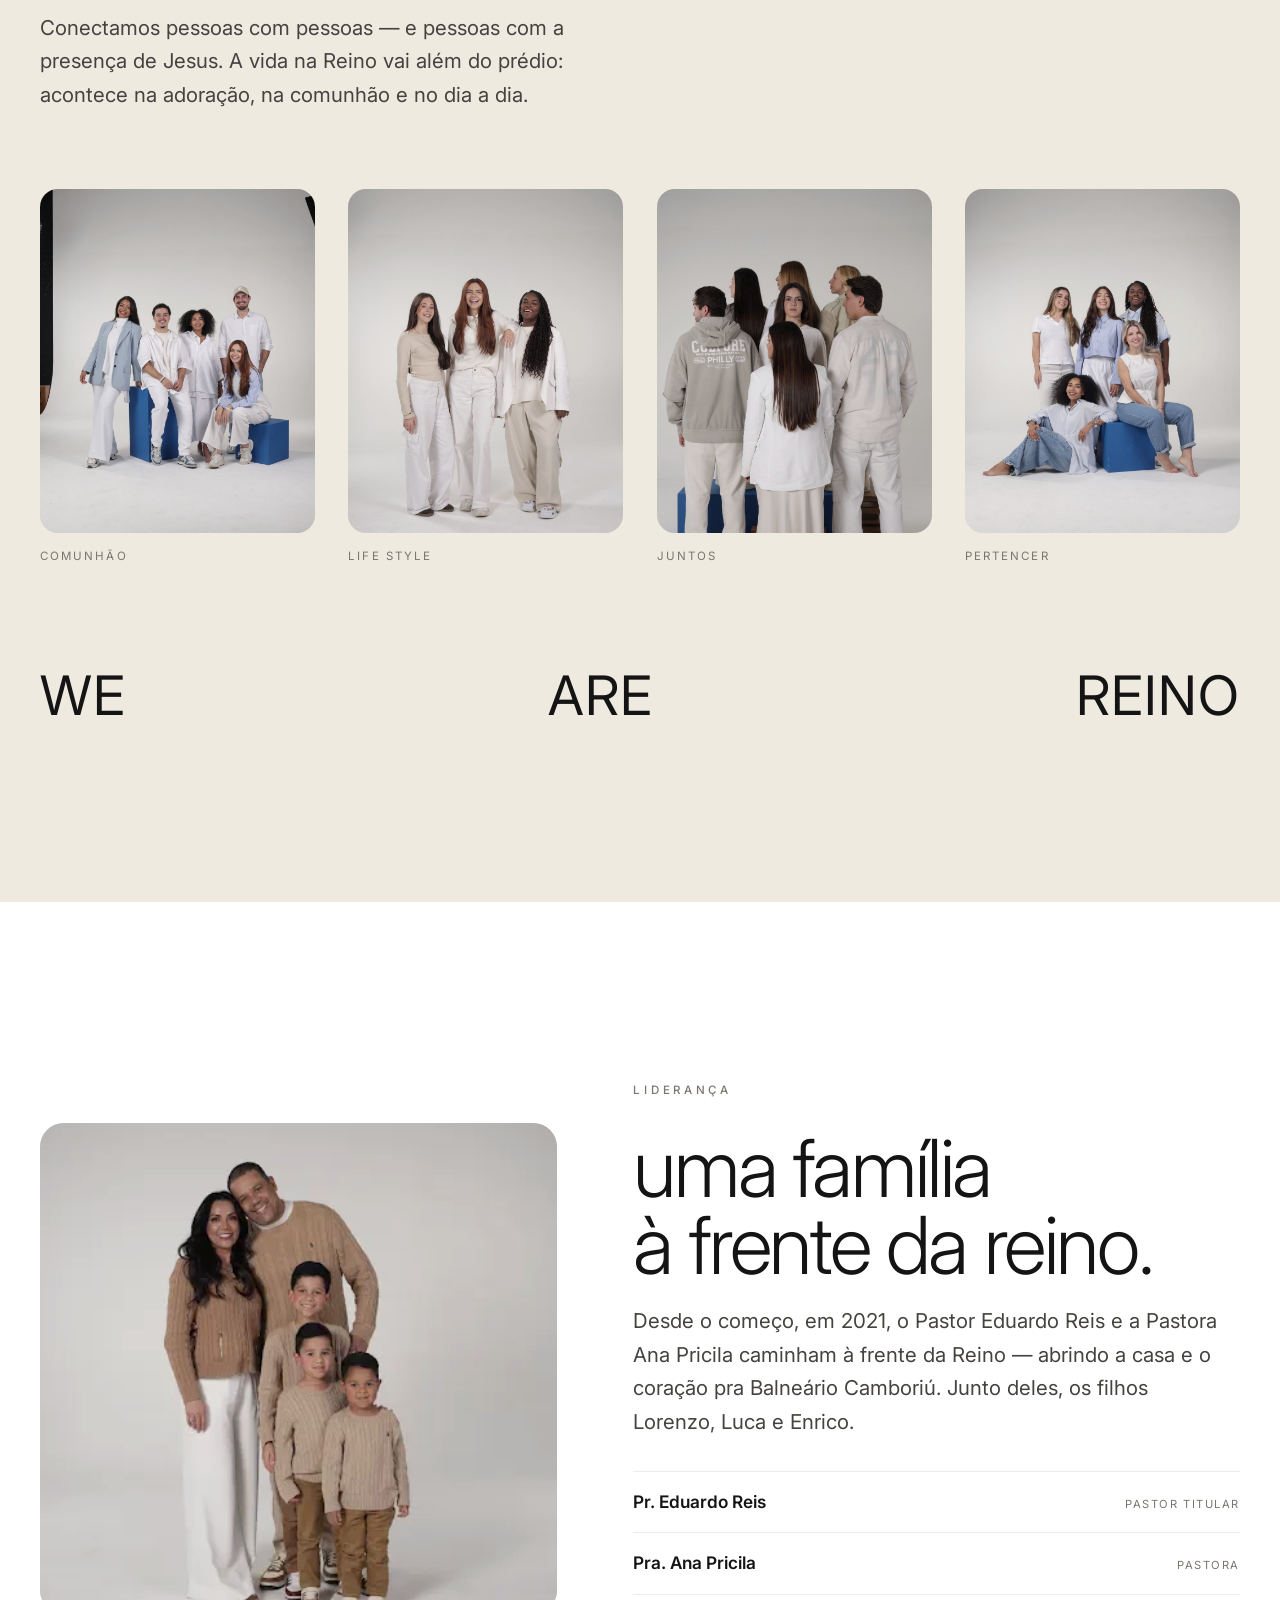
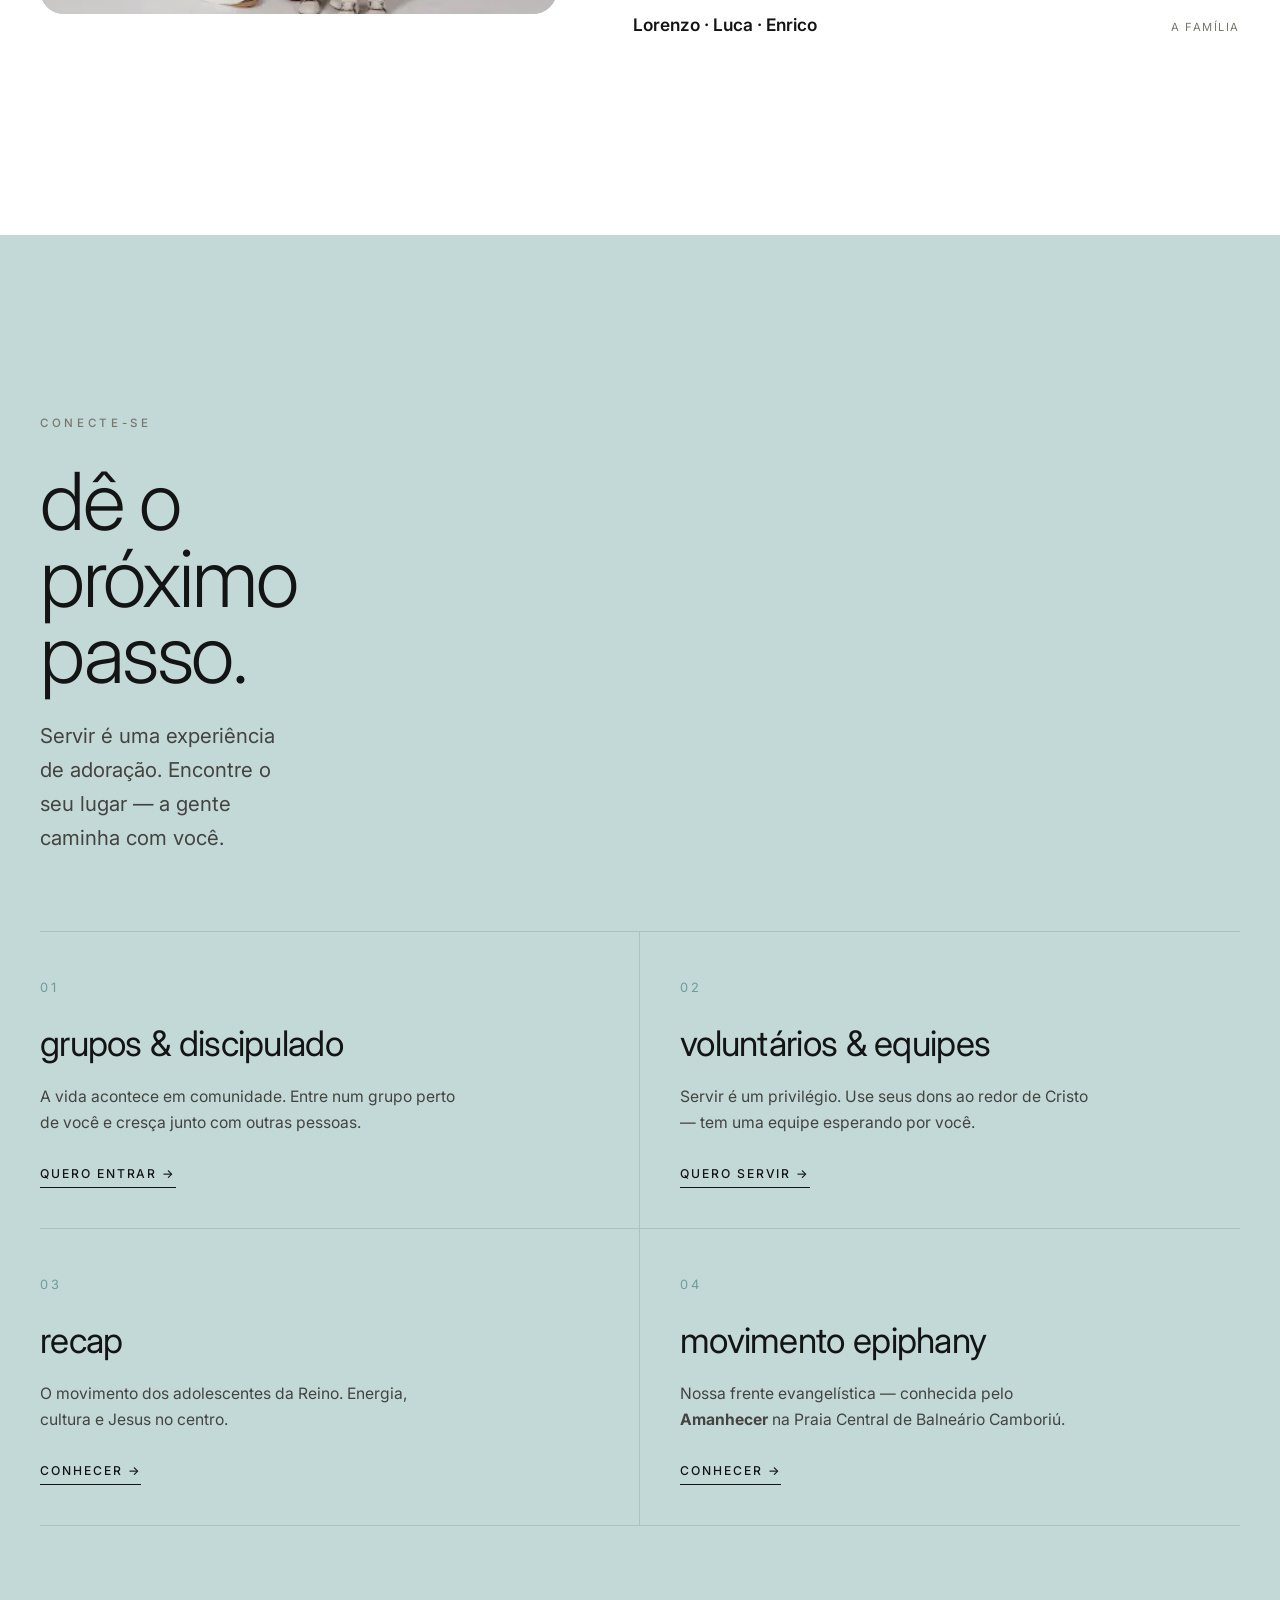
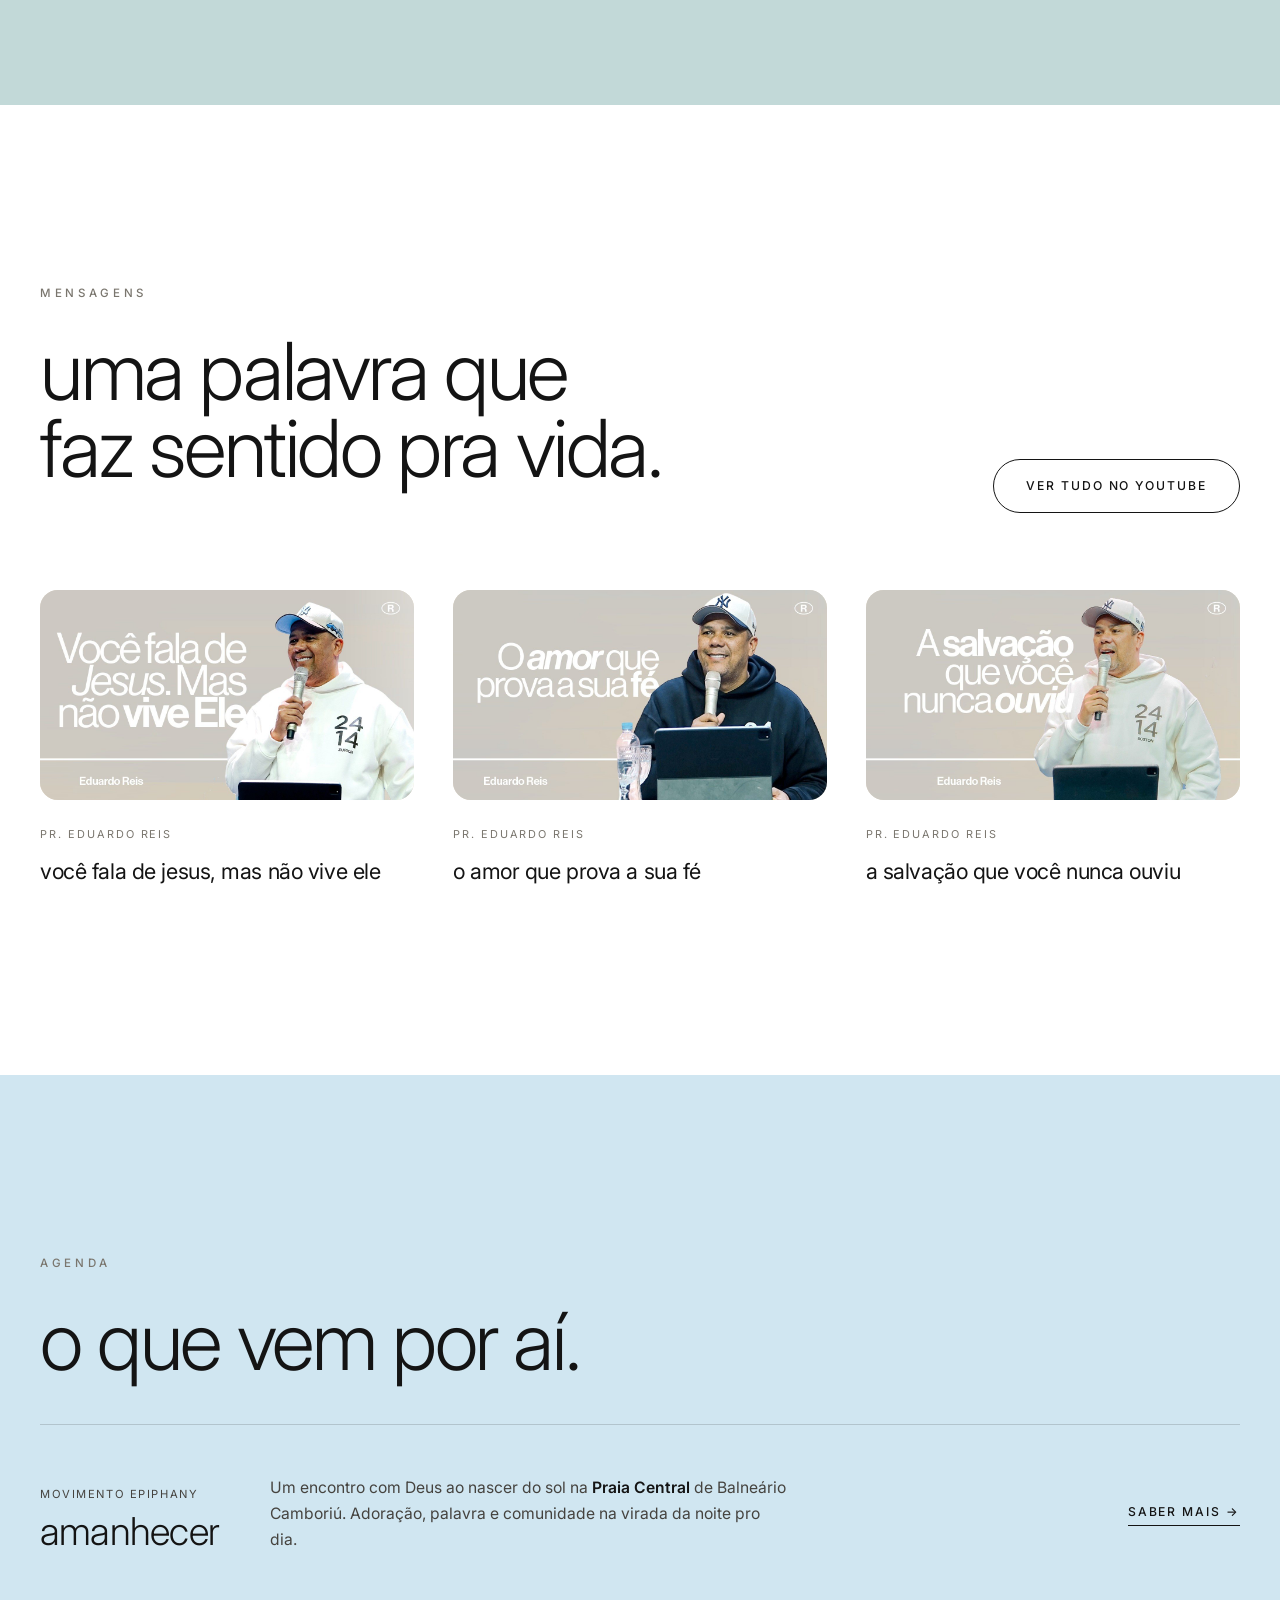
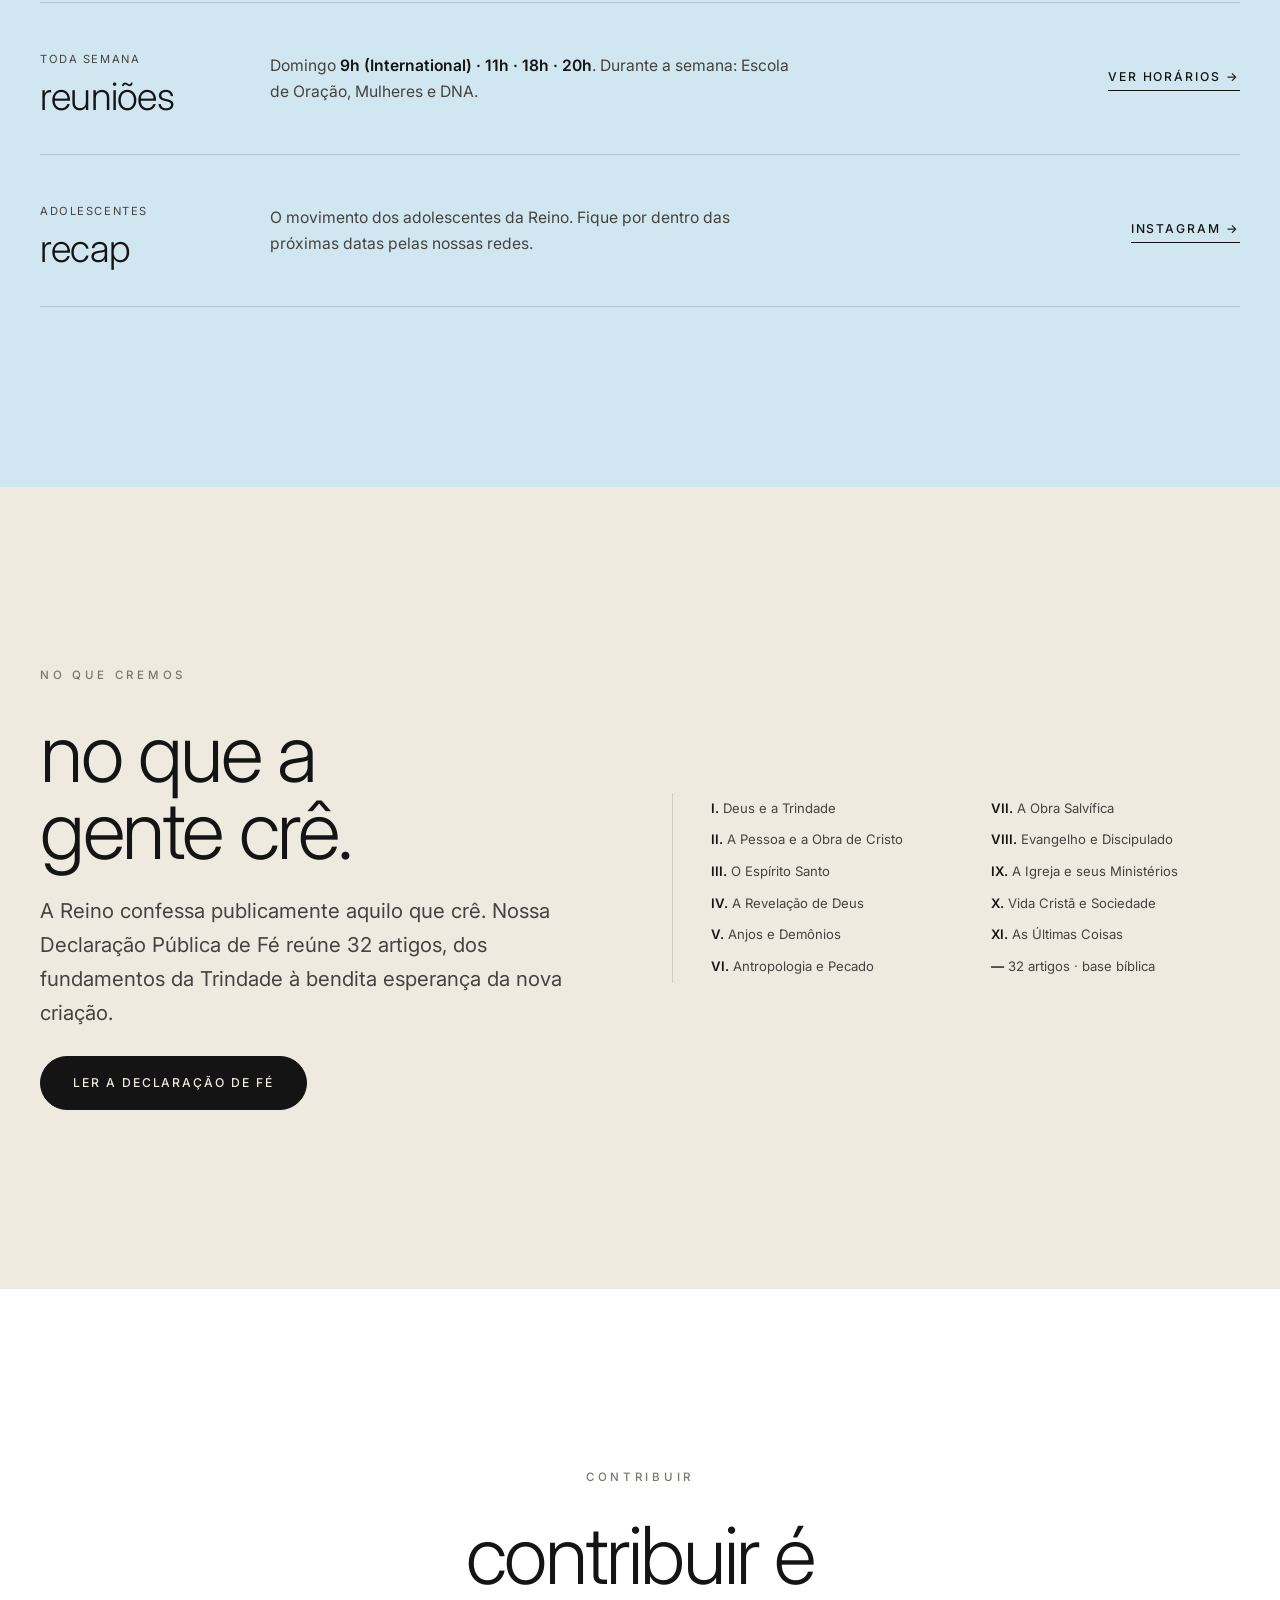
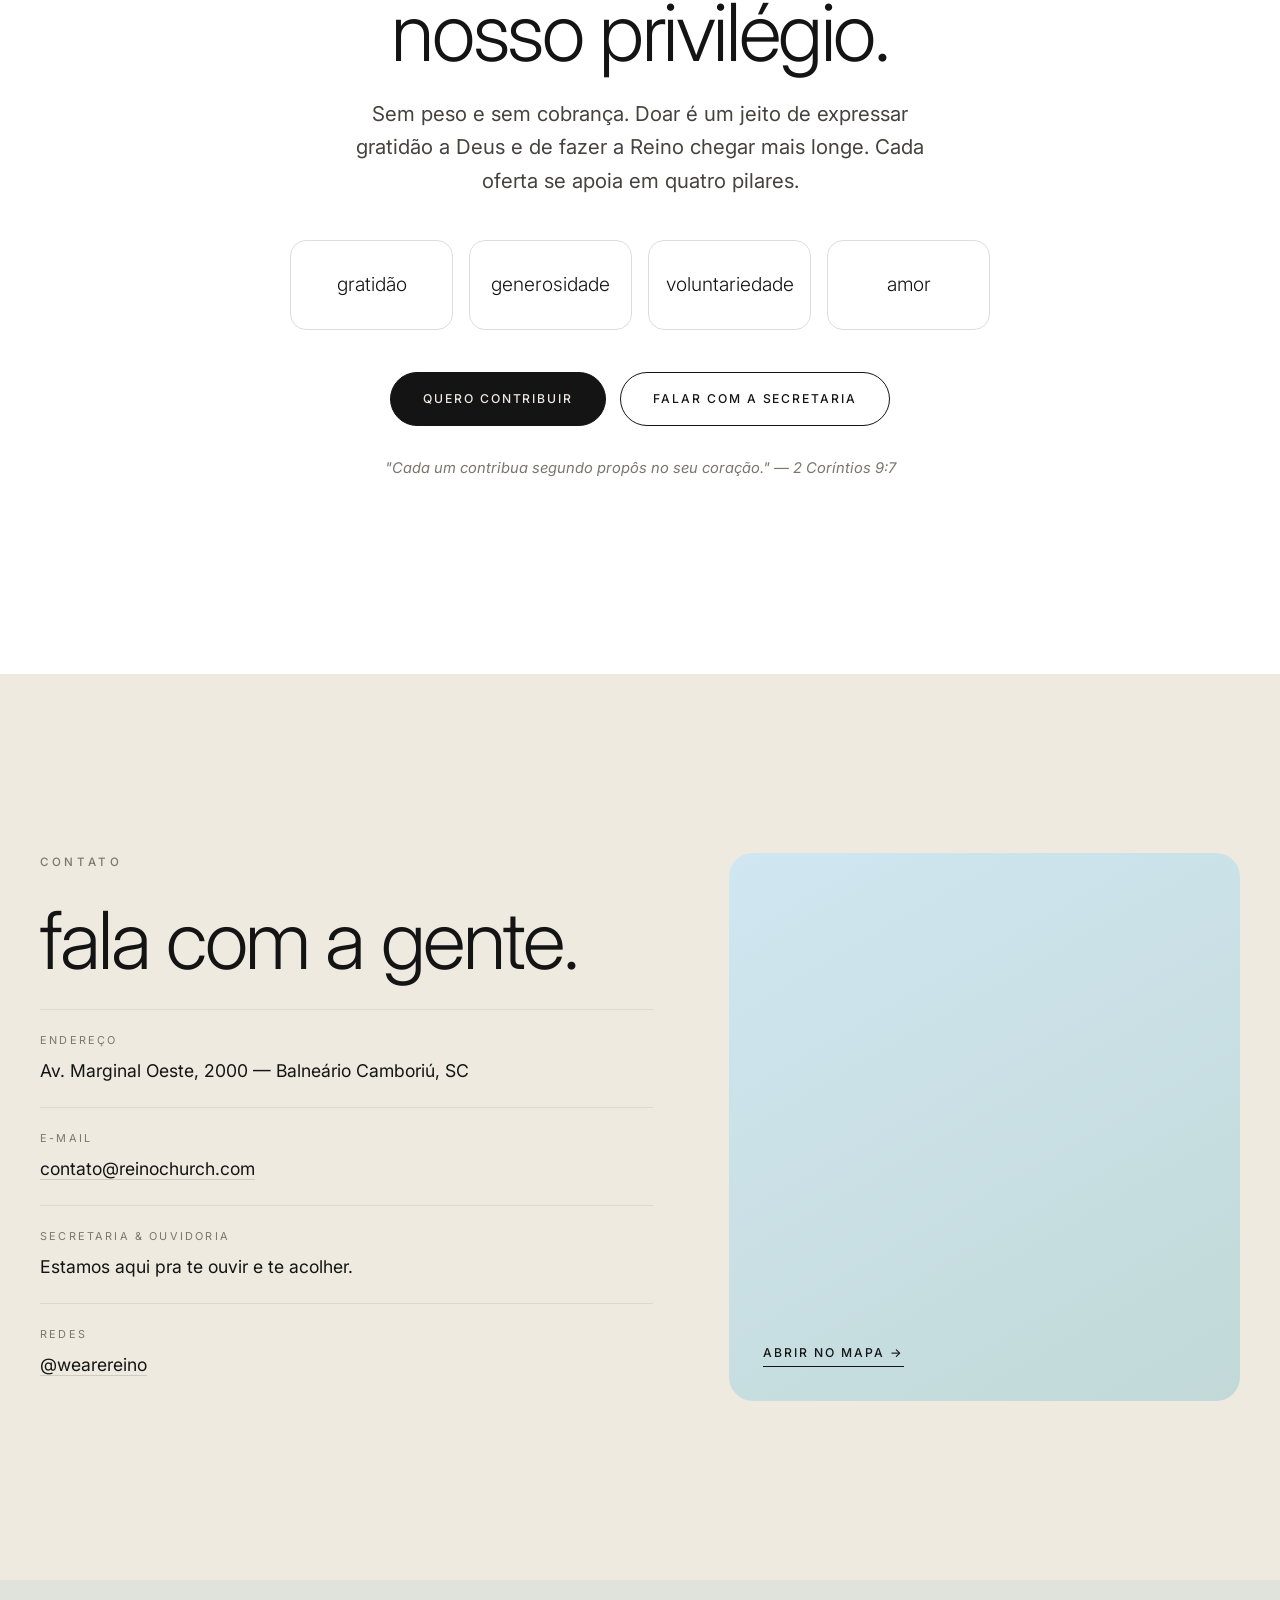
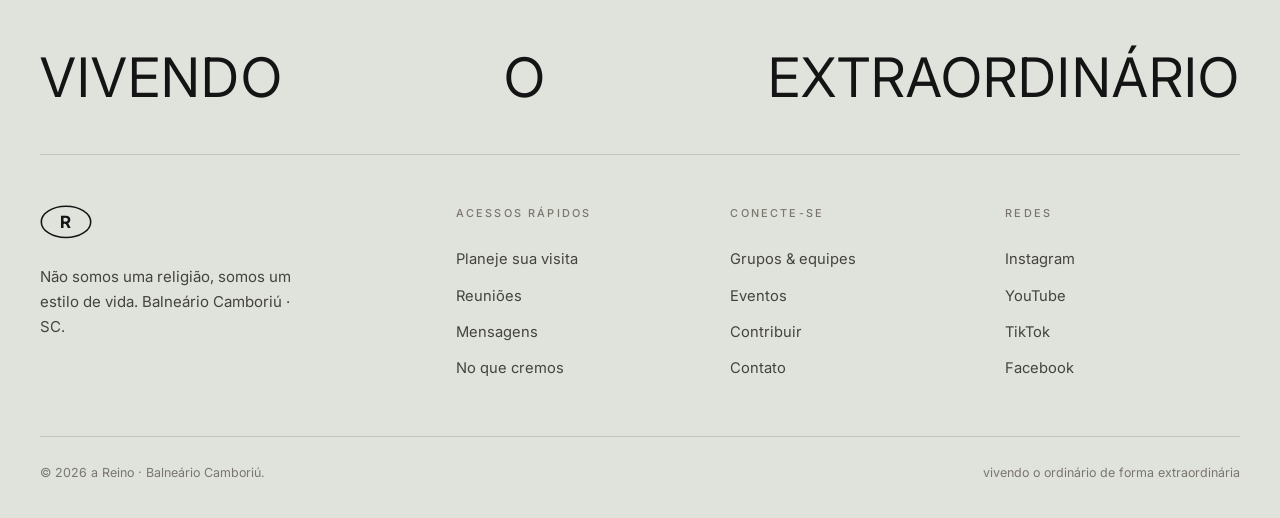
==== commit 54a2d432: "Confirm Sunday reuniões: 9h (International), 11h, 18h, 20h Co-Authored-By: Claude Opus 4.8 <noreply@" ====
--- a/index.html
+++ b/index.html
@@ -57,7 +57,7 @@
       <div class="hero-times">
         <span class="lbl">Reuniões de domingo</span>
         <span class="slot">9h</span><span class="sep">/</span>
-        <span class="slot">10h</span><span class="sep">/</span>
+        <span class="slot">11h</span><span class="sep">/</span>
         <span class="slot">18h</span><span class="sep">/</span>
         <span class="slot">20h</span>
       </div>
@@ -109,7 +109,7 @@
           <p class="k">domingo</p>
           <ul class="slots">
             <li><span class="when">international</span><span class="hr">9h</span></li>
-            <li><span class="when">manhã</span><span class="hr">10h</span></li>
+            <li><span class="when">manhã</span><span class="hr">11h</span></li>
             <li><span class="when">noite</span><span class="hr">18h</span></li>
             <li><span class="when">noite</span><span class="hr">20h</span></li>
           </ul>
@@ -156,7 +156,7 @@
           <label for="reuniao">Qual reunião você vem?</label>
           <select id="reuniao" name="reuniao">
             <option value="dom-9">Domingo · 9h (International)</option>
-            <option value="dom-10">Domingo · 10h</option>
+            <option value="dom-11">Domingo · 11h</option>
             <option value="dom-18">Domingo · 18h</option>
             <option value="dom-20">Domingo · 20h</option>
             <option value="semana">Durante a semana</option>
@@ -253,7 +253,7 @@
         </article>
         <article class="ev reveal">
           <div><span class="tag">toda semana</span><div class="big">reuniões</div></div>
-          <p class="info">Domingo <strong>9h (International) · 10h · 18h · 20h</strong>. Durante a semana: Escola de Oração, Mulheres e DNA.</p>
+          <p class="info">Domingo <strong>9h (International) · 11h · 18h · 20h</strong>. Durante a semana: Escola de Oração, Mulheres e DNA.</p>
           <a href="#reunioes" class="textlink">Ver horários →</a>
         </article>
         <article class="ev reveal">
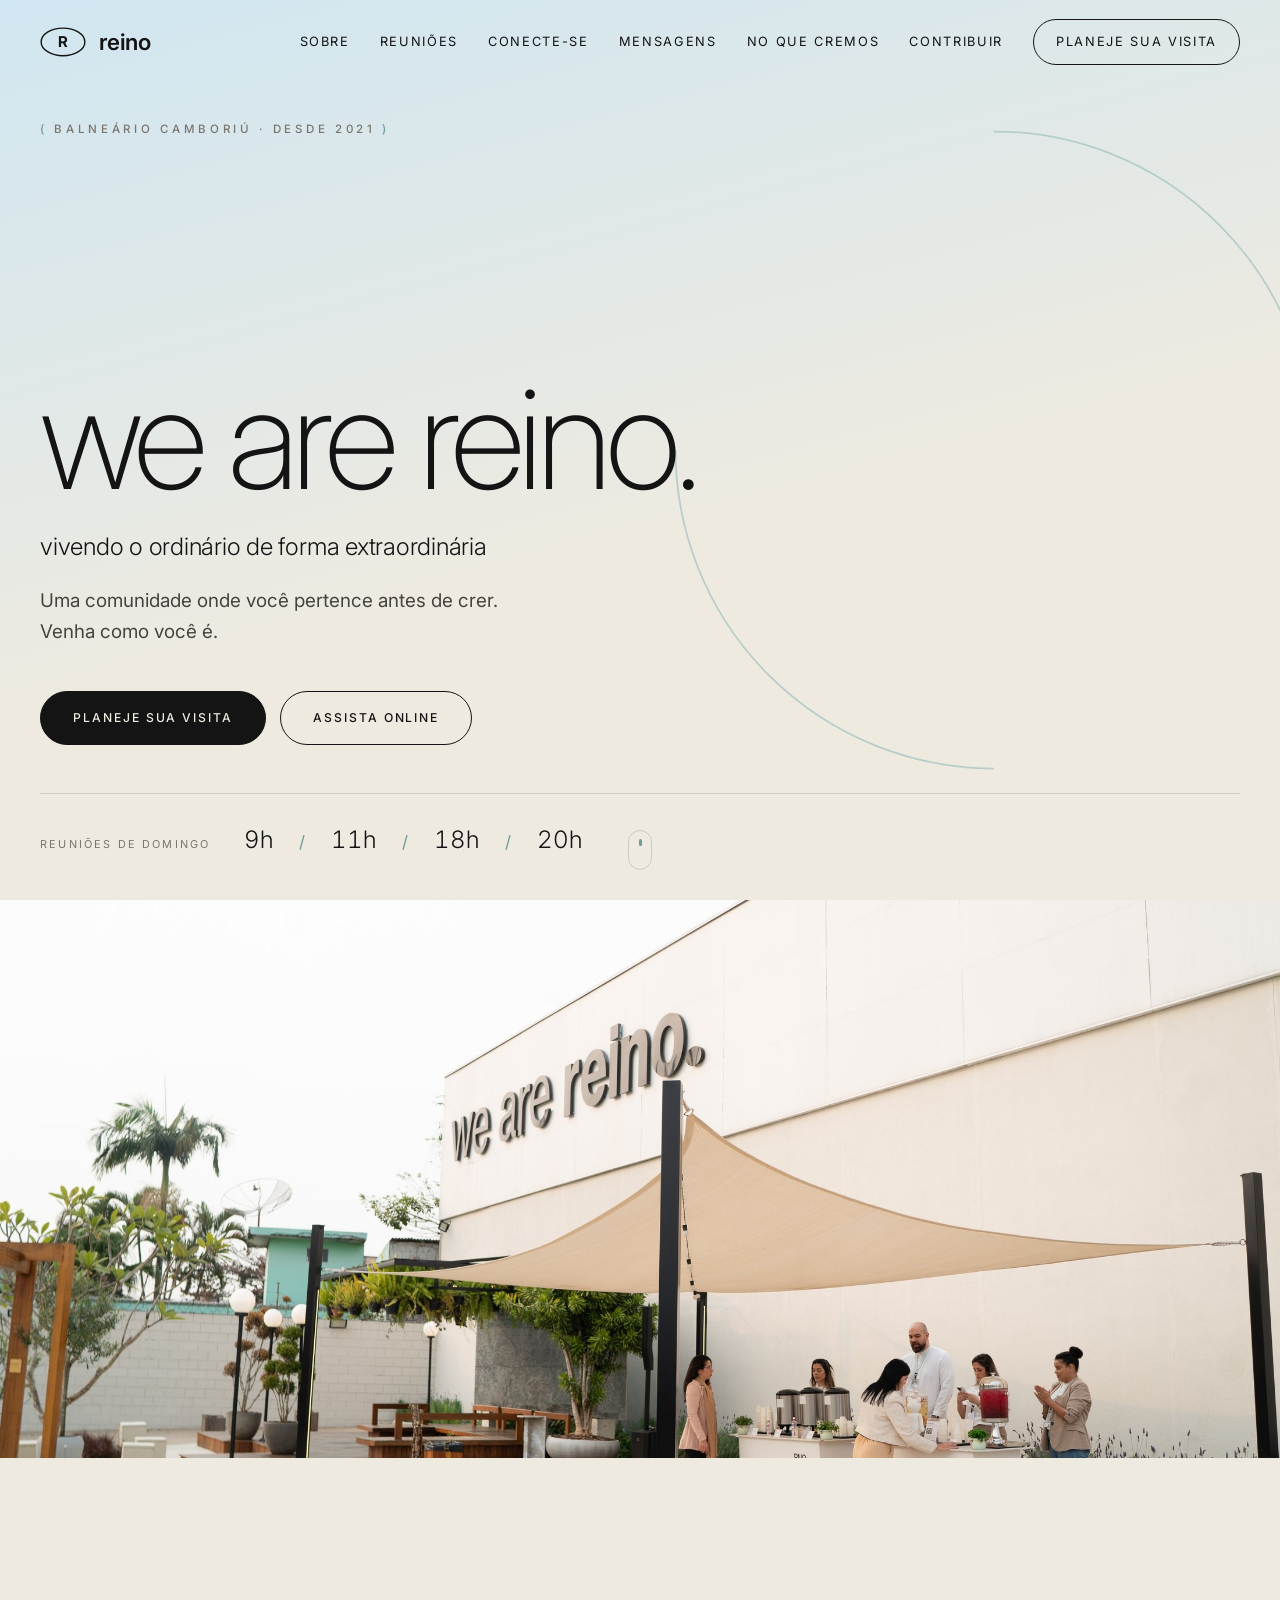
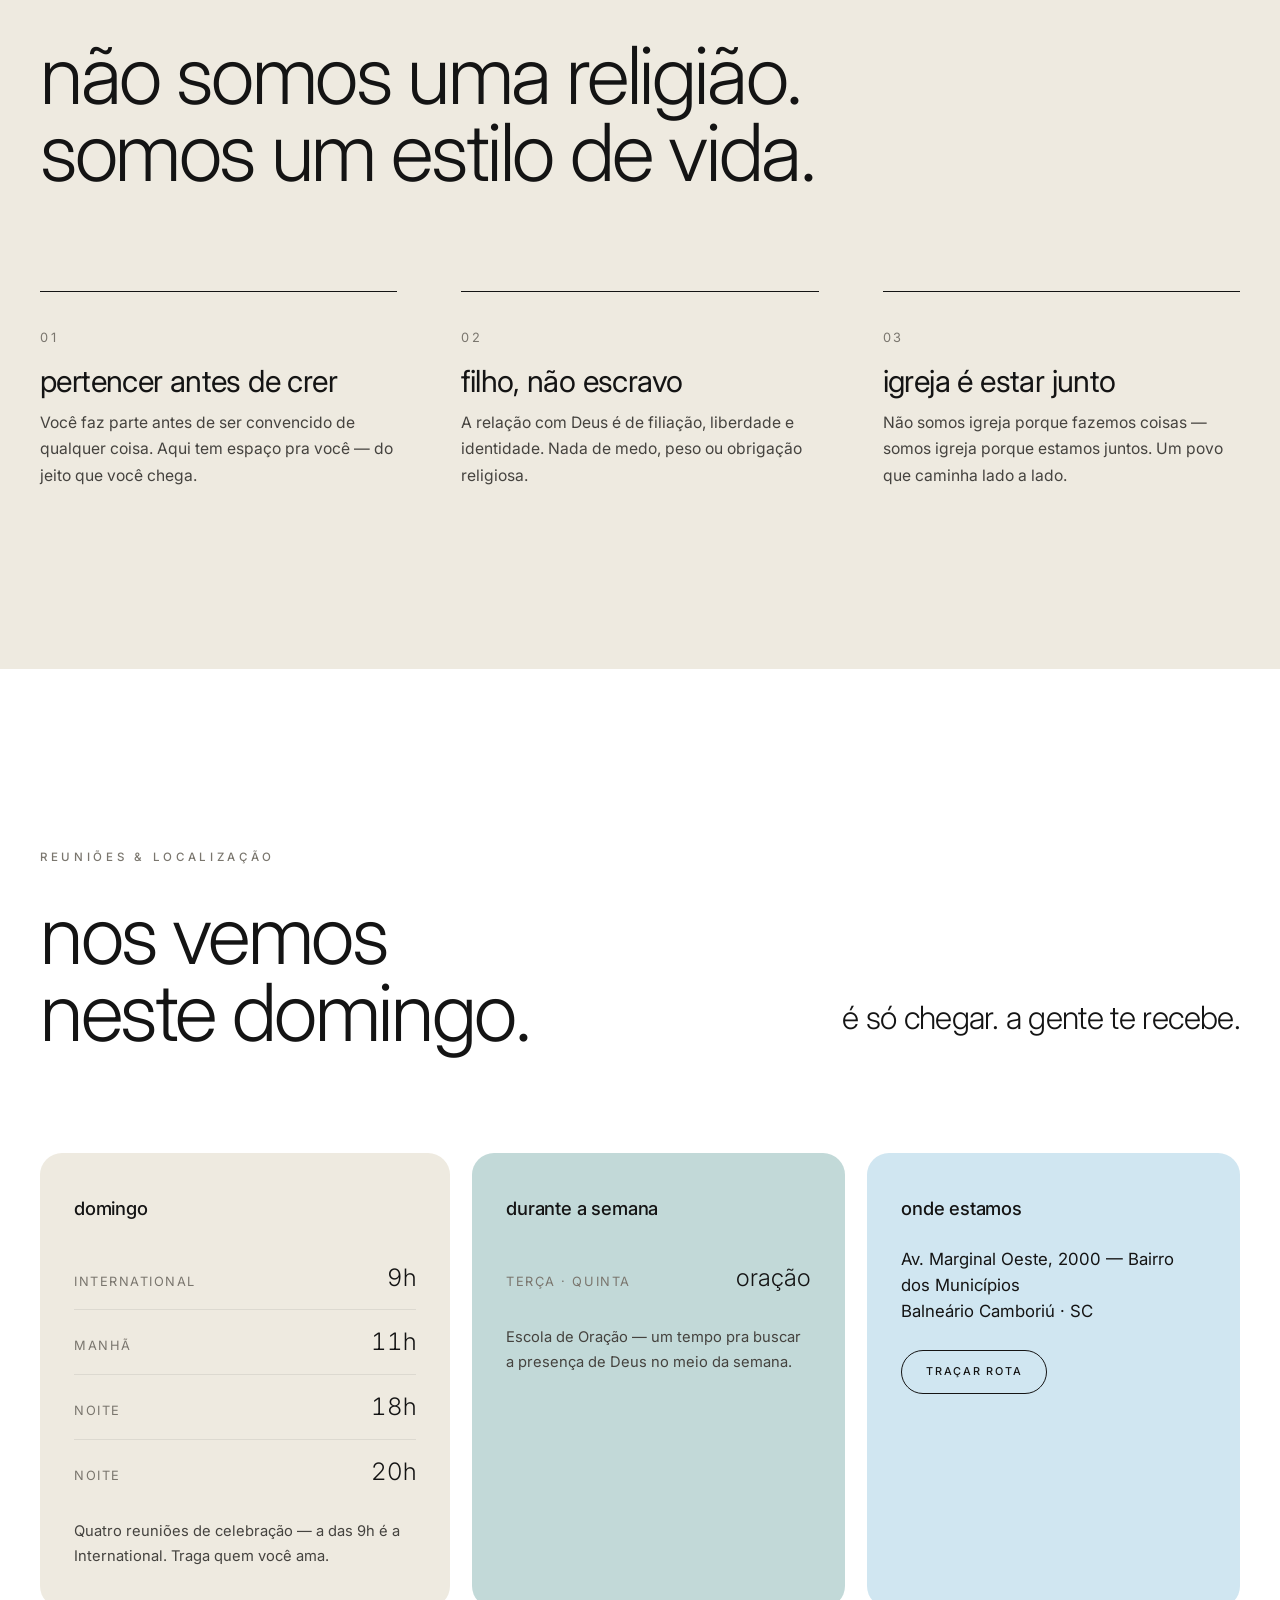
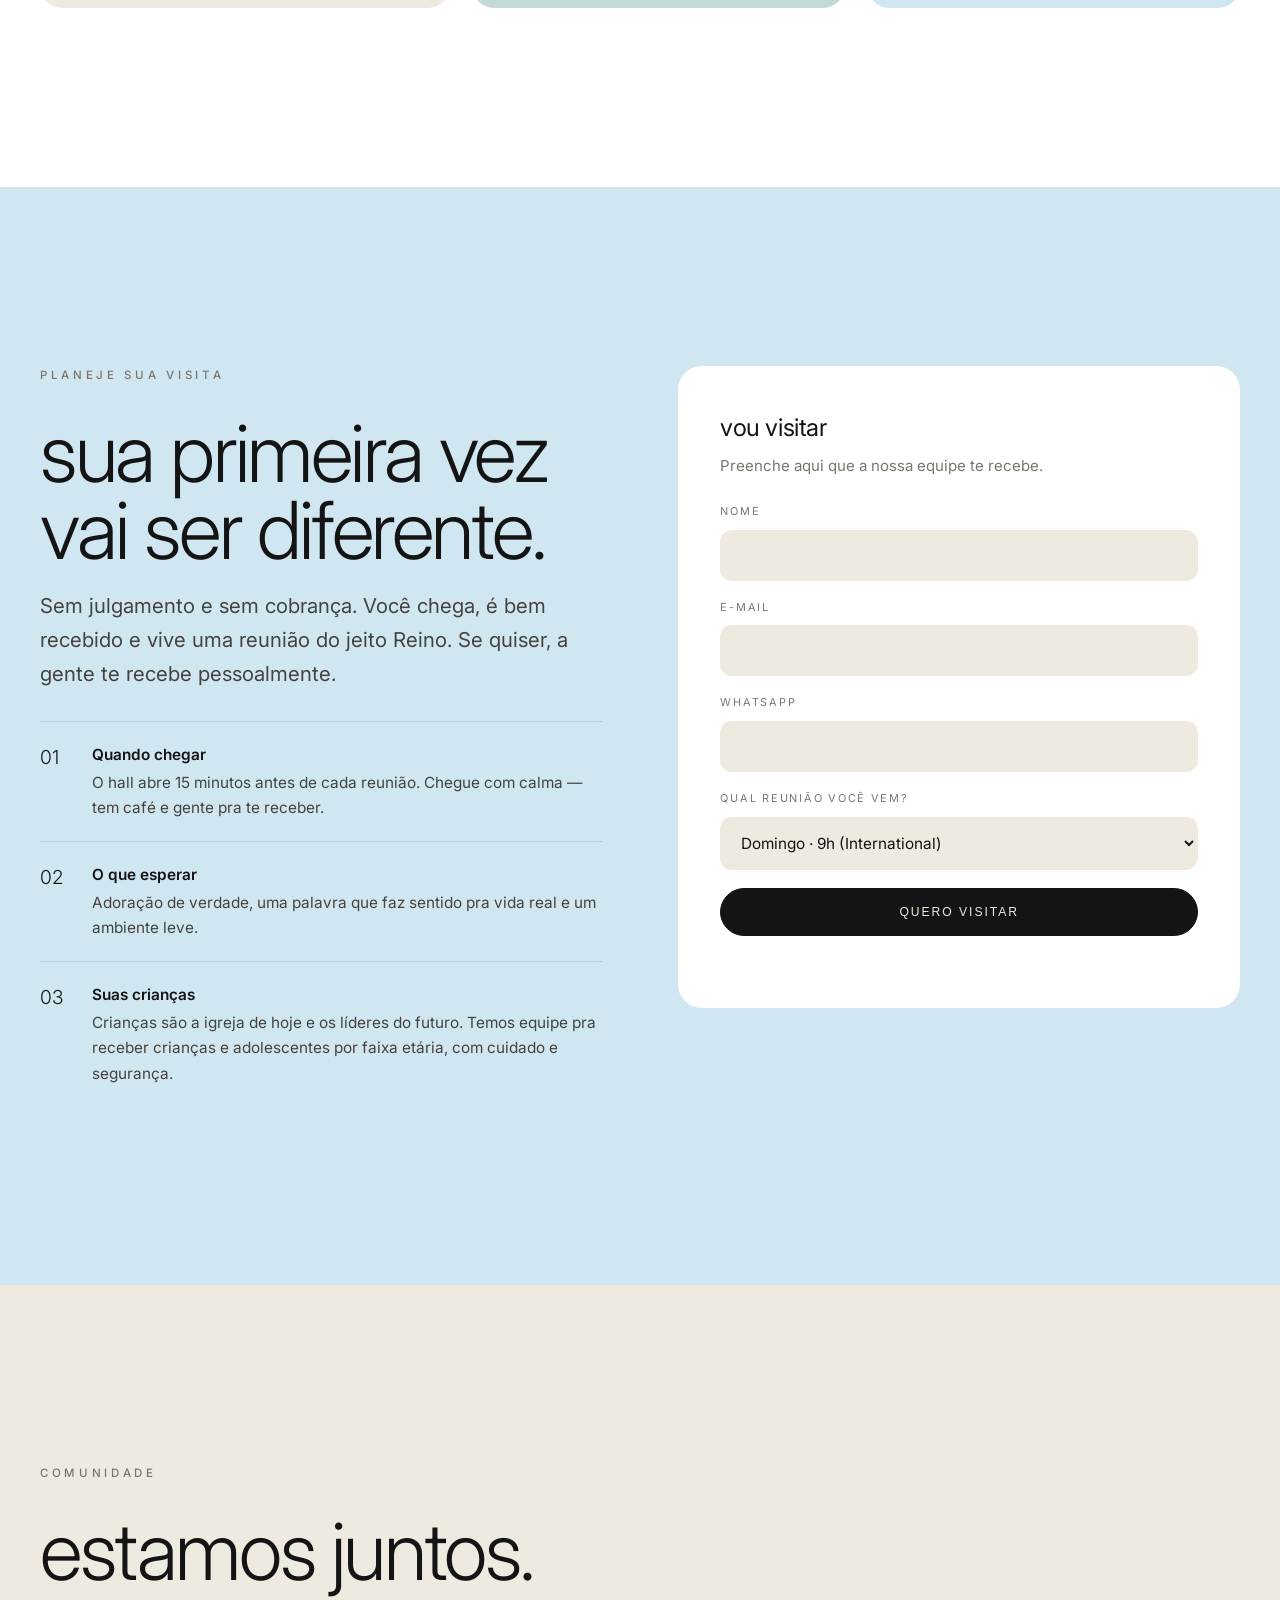
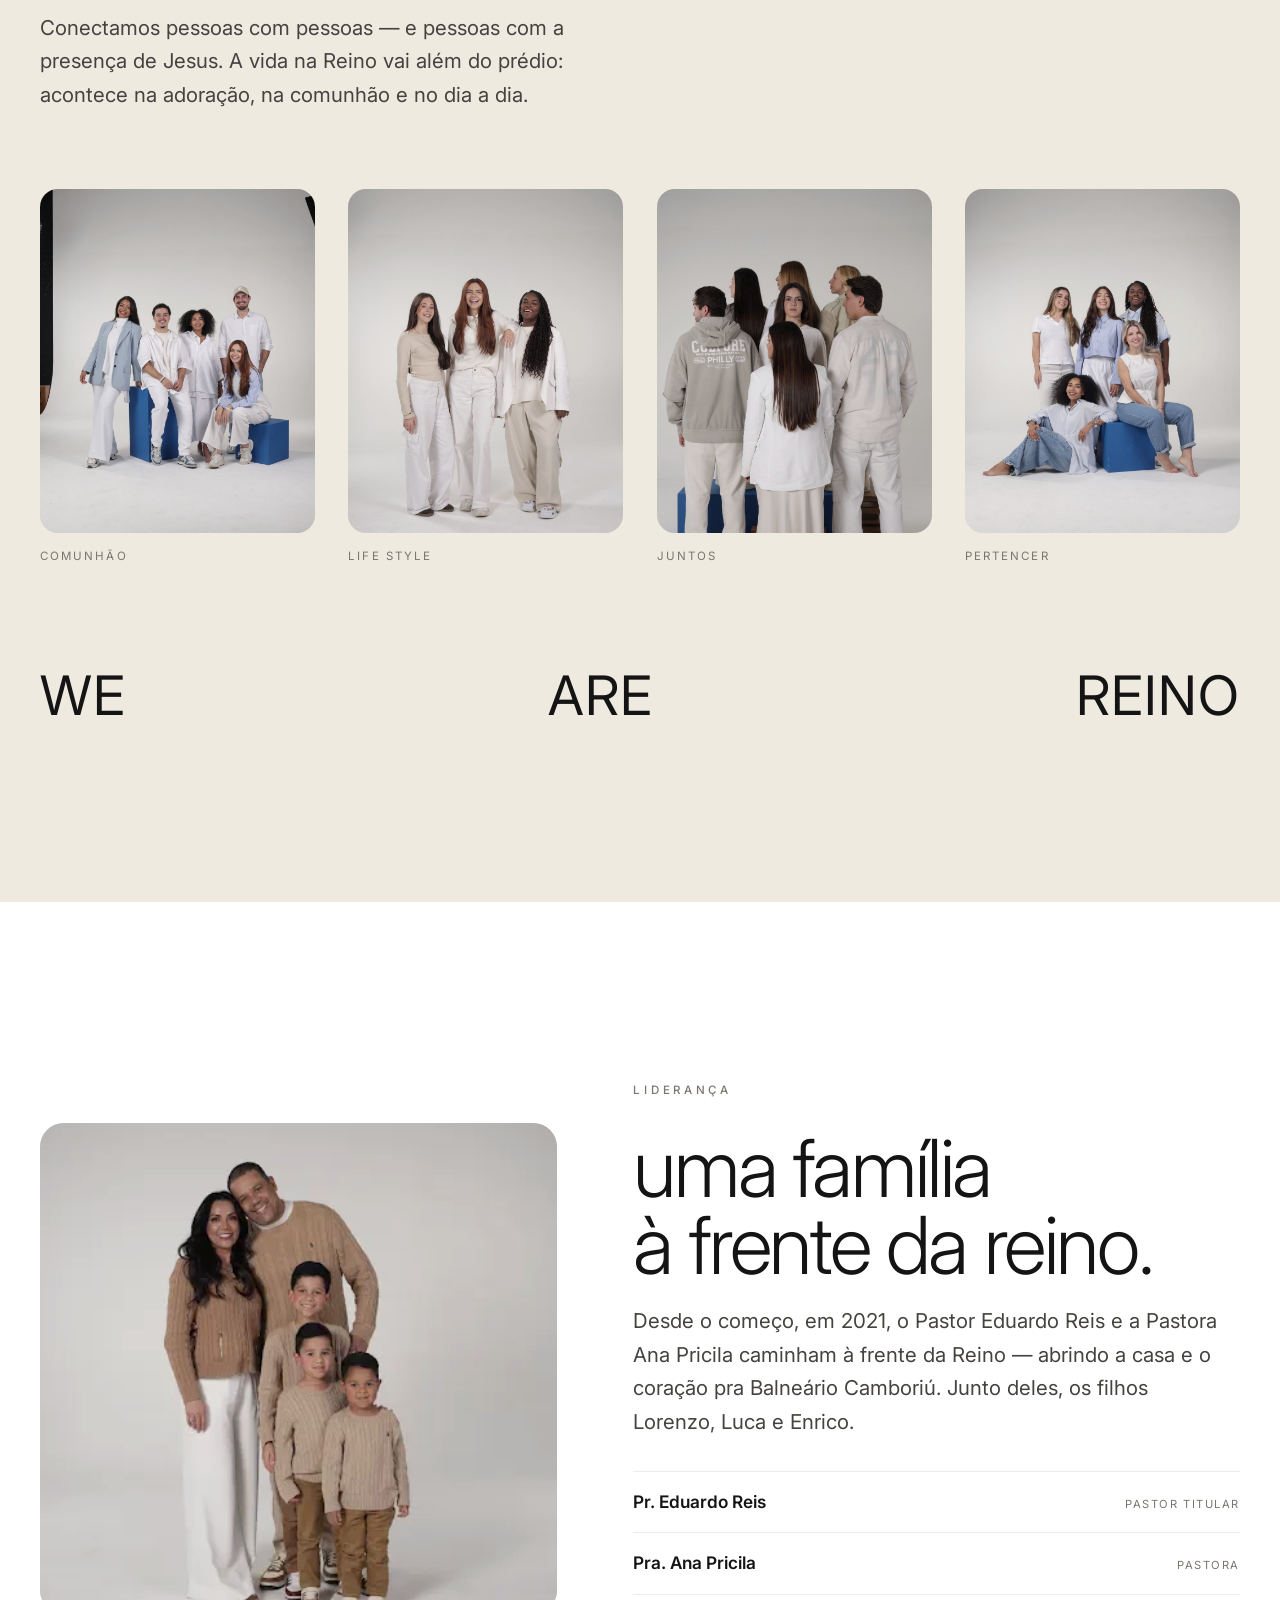
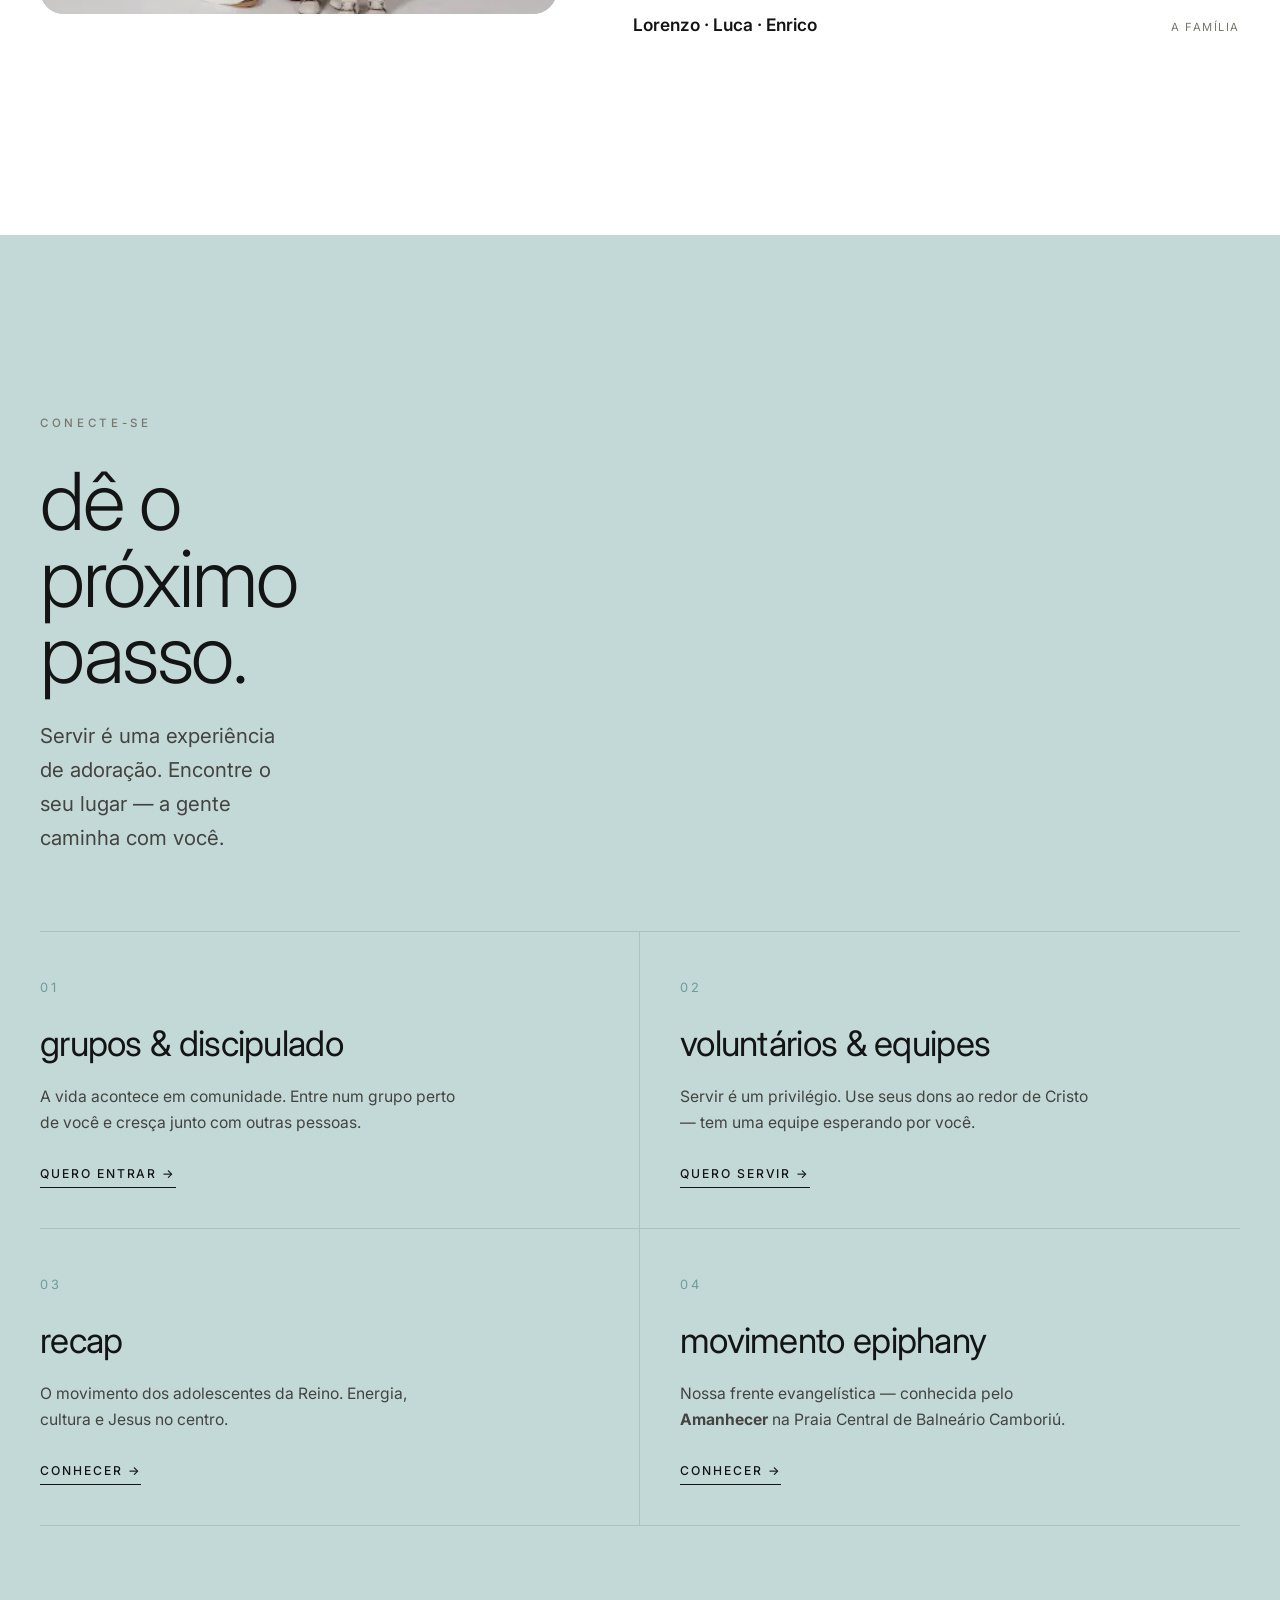
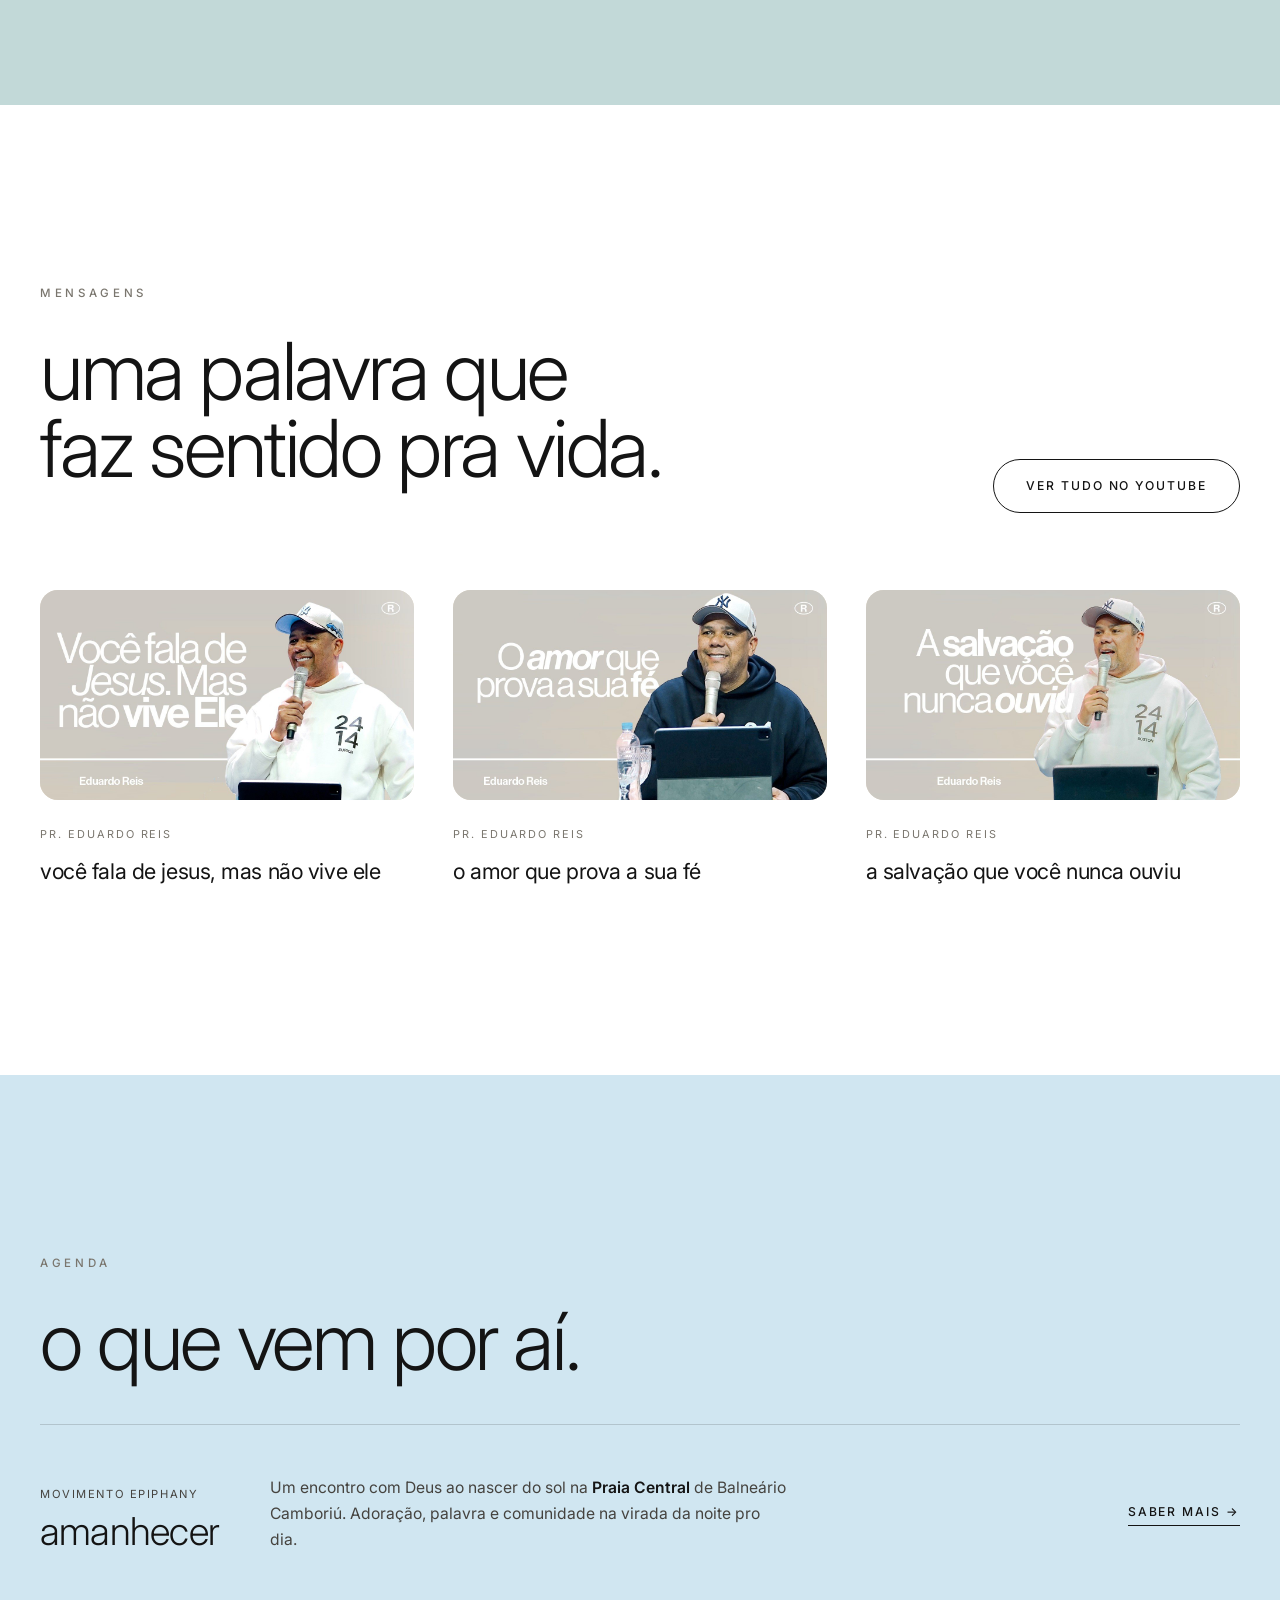
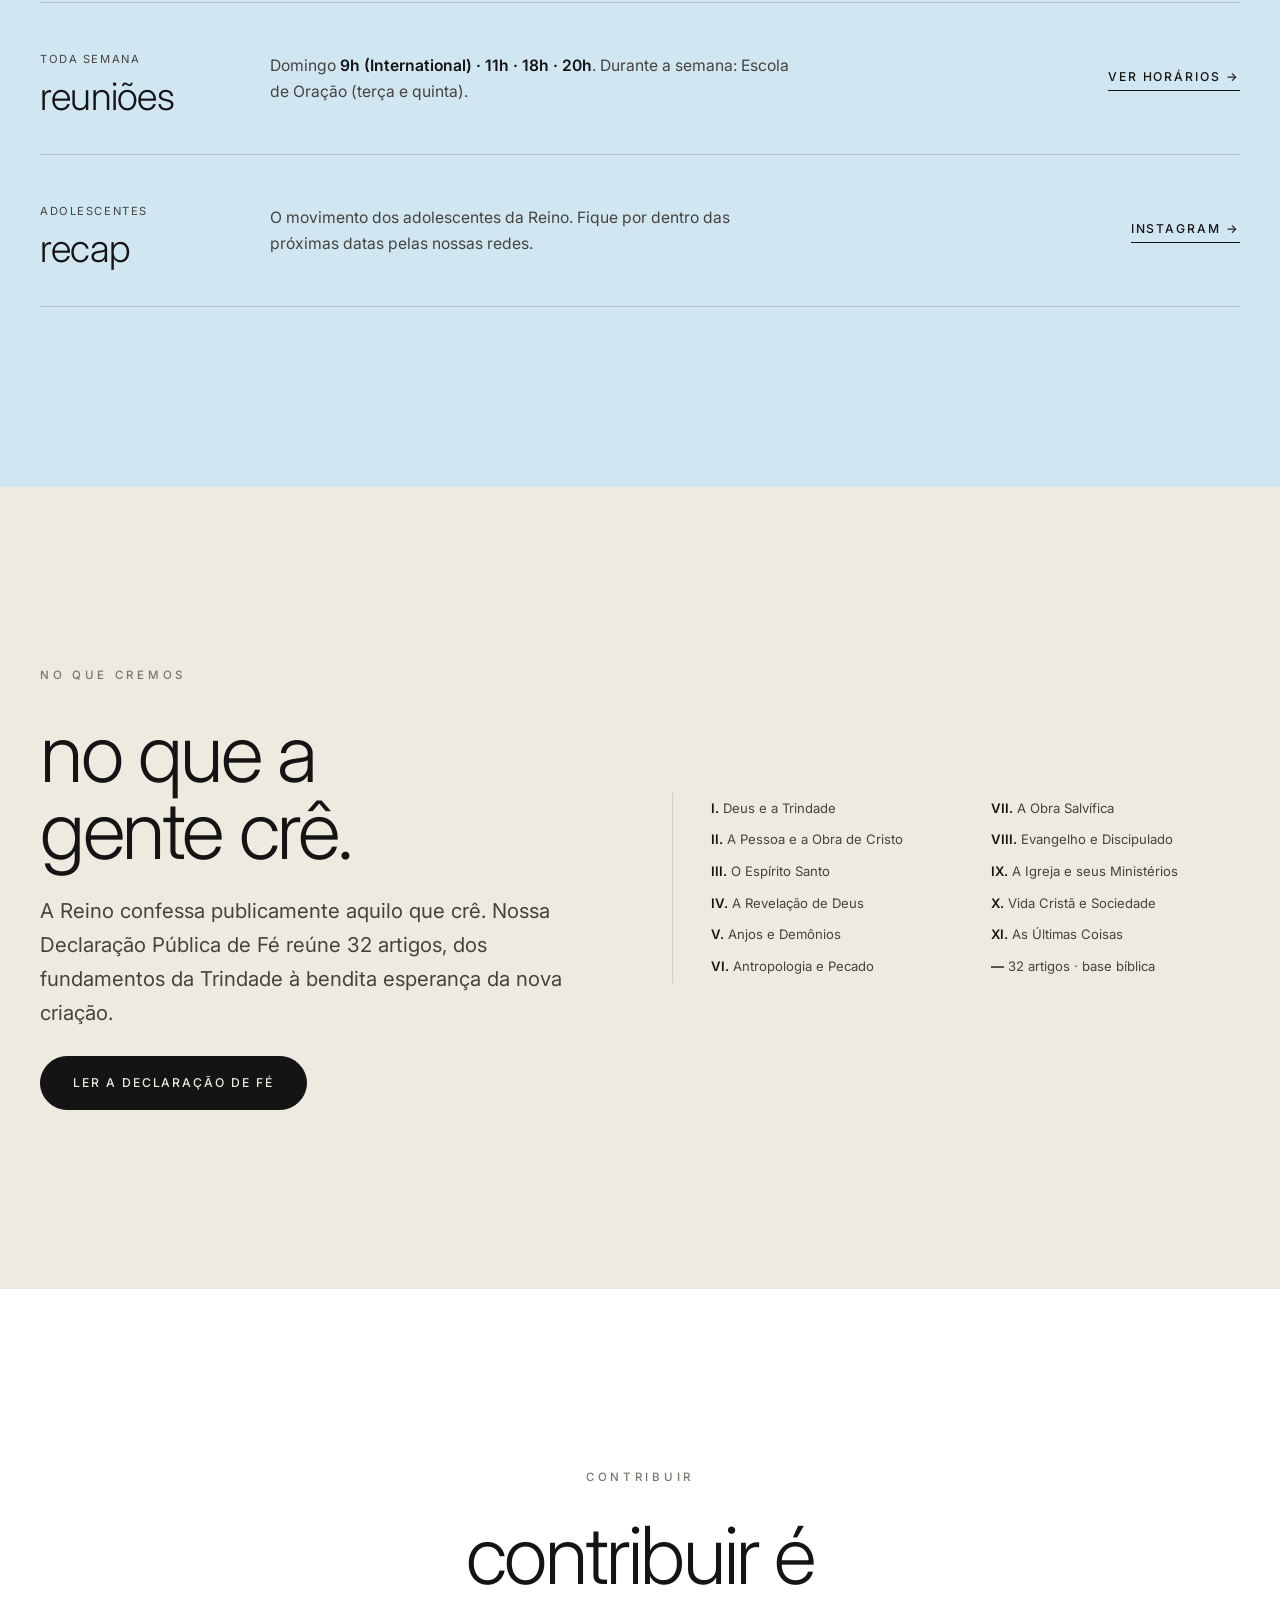
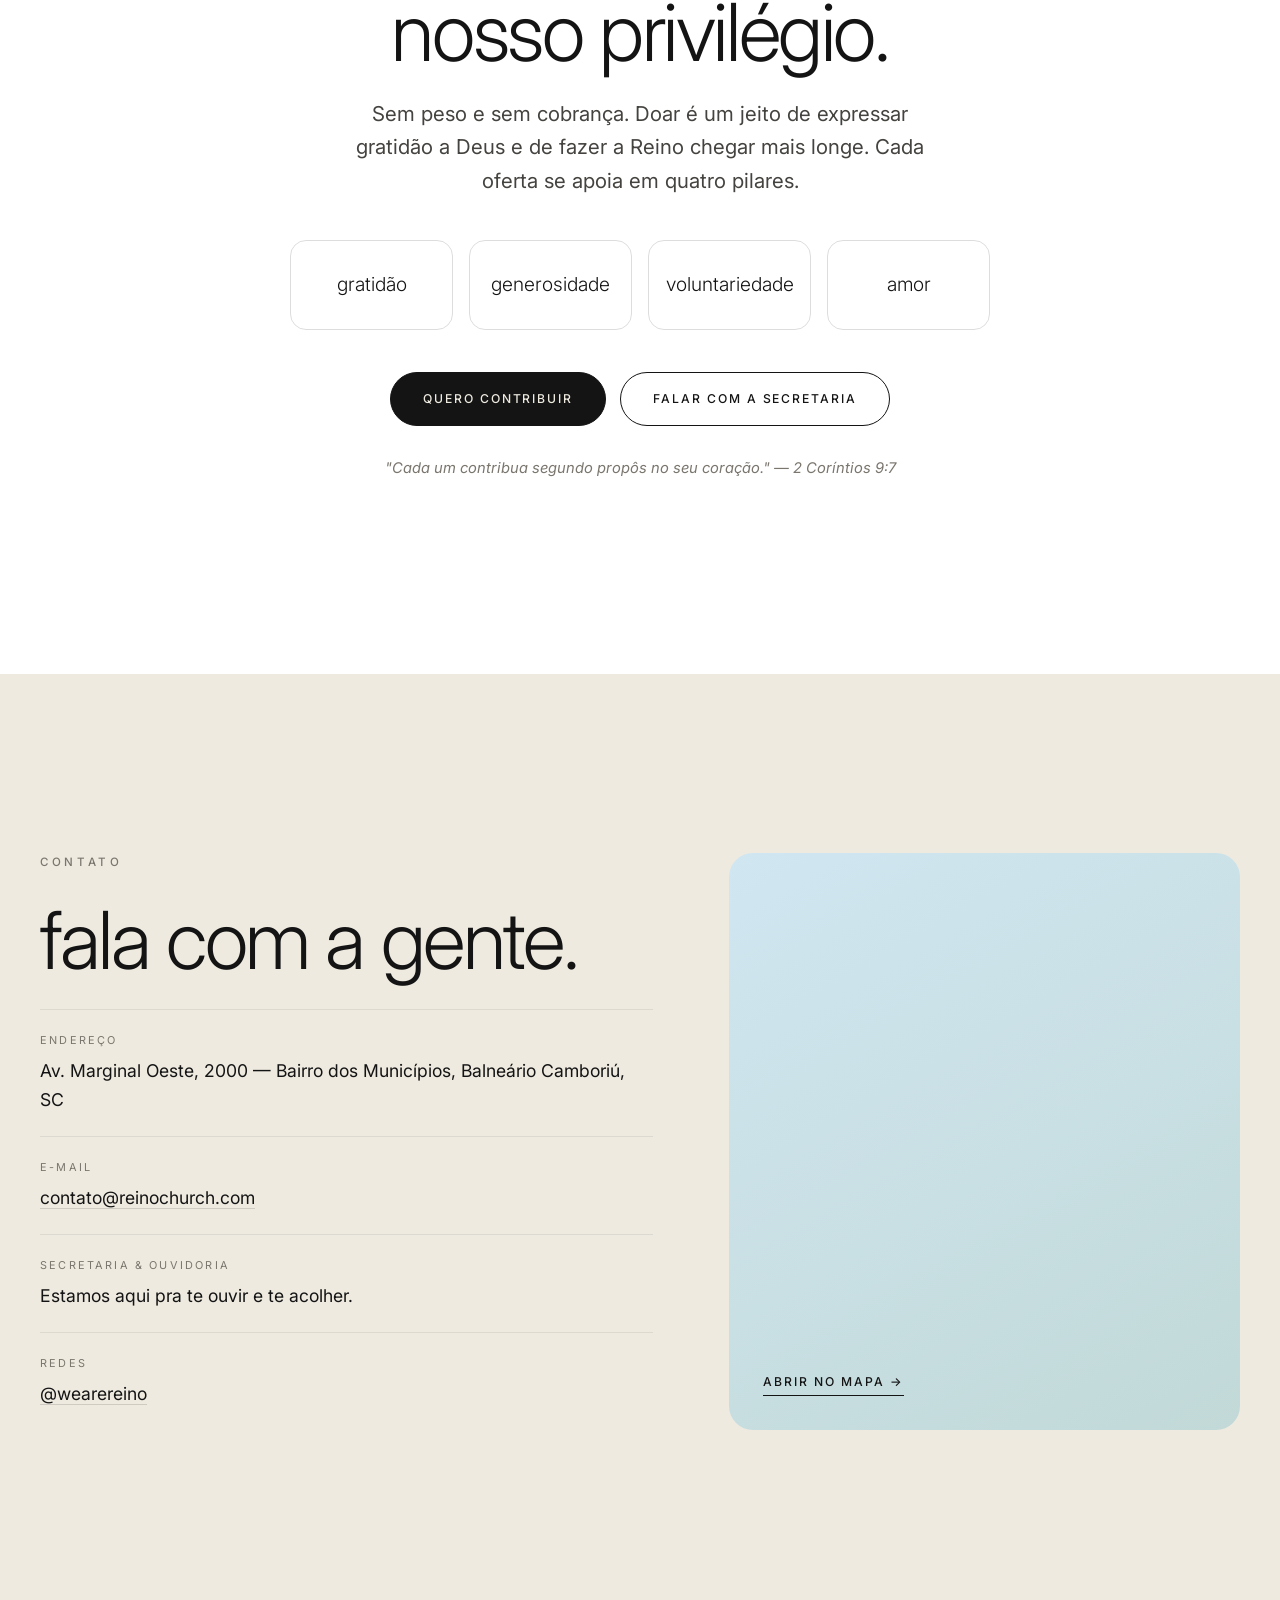
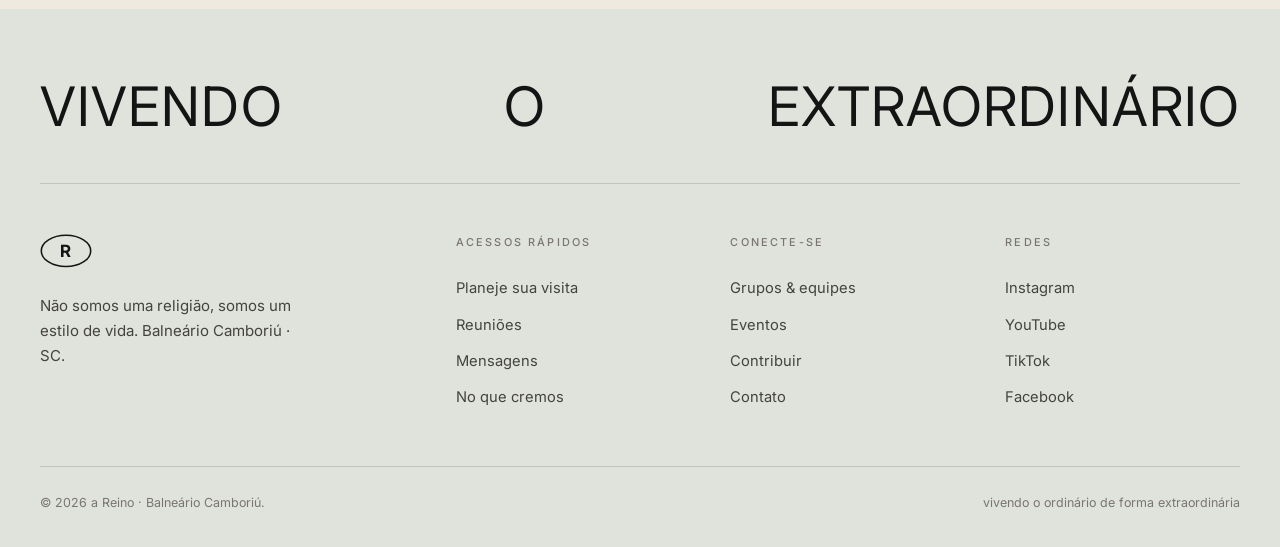
==== commit 8ccb8f39: "Official address + trim weekly programming - Address: Av. Marginal Oeste, 2000 — Bairro dos Municípi" ====
--- a/index.html
+++ b/index.html
@@ -118,15 +118,13 @@
         <div class="tcard mar reveal">
           <p class="k">durante a semana</p>
           <ul class="slots">
-            <li><span class="when">ter · qui</span><span class="hr">oração</span></li>
-            <li><span class="when">quarta</span><span class="hr">mulheres</span></li>
-            <li><span class="when">sábado</span><span class="hr">DNA</span></li>
+            <li><span class="when">terça · quinta</span><span class="hr">oração</span></li>
           </ul>
-          <p class="note">Escola de Oração, Sala de Oração e Discipulado de Mulheres e o DNA.</p>
+          <p class="note">Escola de Oração — um tempo pra buscar a presença de Deus no meio da semana.</p>
         </div>
         <div class="tcard ceu reveal">
           <p class="k">onde estamos</p>
-          <p class="addr">Av. Marginal Oeste, 2000<br />Balneário Camboriú · SC</p>
+          <p class="addr">Av. Marginal Oeste, 2000 — Bairro dos Municípios<br />Balneário Camboriú · SC</p>
           <a class="btn btn-line btn-sm" href="https://www.google.com/maps/search/?api=1&query=Av.+Marginal+Oeste+2000+Balneario+Camboriu" target="_blank" rel="noopener">Traçar rota</a>
         </div>
       </div>
@@ -253,7 +251,7 @@
         </article>
         <article class="ev reveal">
           <div><span class="tag">toda semana</span><div class="big">reuniões</div></div>
-          <p class="info">Domingo <strong>9h (International) · 11h · 18h · 20h</strong>. Durante a semana: Escola de Oração, Mulheres e DNA.</p>
+          <p class="info">Domingo <strong>9h (International) · 11h · 18h · 20h</strong>. Durante a semana: Escola de Oração (terça e quinta).</p>
           <a href="#reunioes" class="textlink">Ver horários →</a>
         </article>
         <article class="ev reveal">
@@ -320,7 +318,7 @@
         <p class="eyebrow">Contato</p>
         <h2 class="h2">fala com a gente.</h2>
         <ul class="contato-info">
-          <li><span class="l">Endereço</span><span class="v">Av. Marginal Oeste, 2000 — Balneário Camboriú, SC</span></li>
+          <li><span class="l">Endereço</span><span class="v">Av. Marginal Oeste, 2000 — Bairro dos Municípios, Balneário Camboriú, SC</span></li>
           <li><span class="l">E-mail</span><span class="v"><a href="mailto:contato@reinochurch.com">contato@reinochurch.com</a></span></li>
           <li><span class="l">Secretaria &amp; Ouvidoria</span><span class="v">Estamos aqui pra te ouvir e te acolher.</span></li>
           <li><span class="l">Redes</span><span class="v"><a href="https://www.instagram.com/wearereino/" target="_blank" rel="noopener">@wearereino</a></span></li>
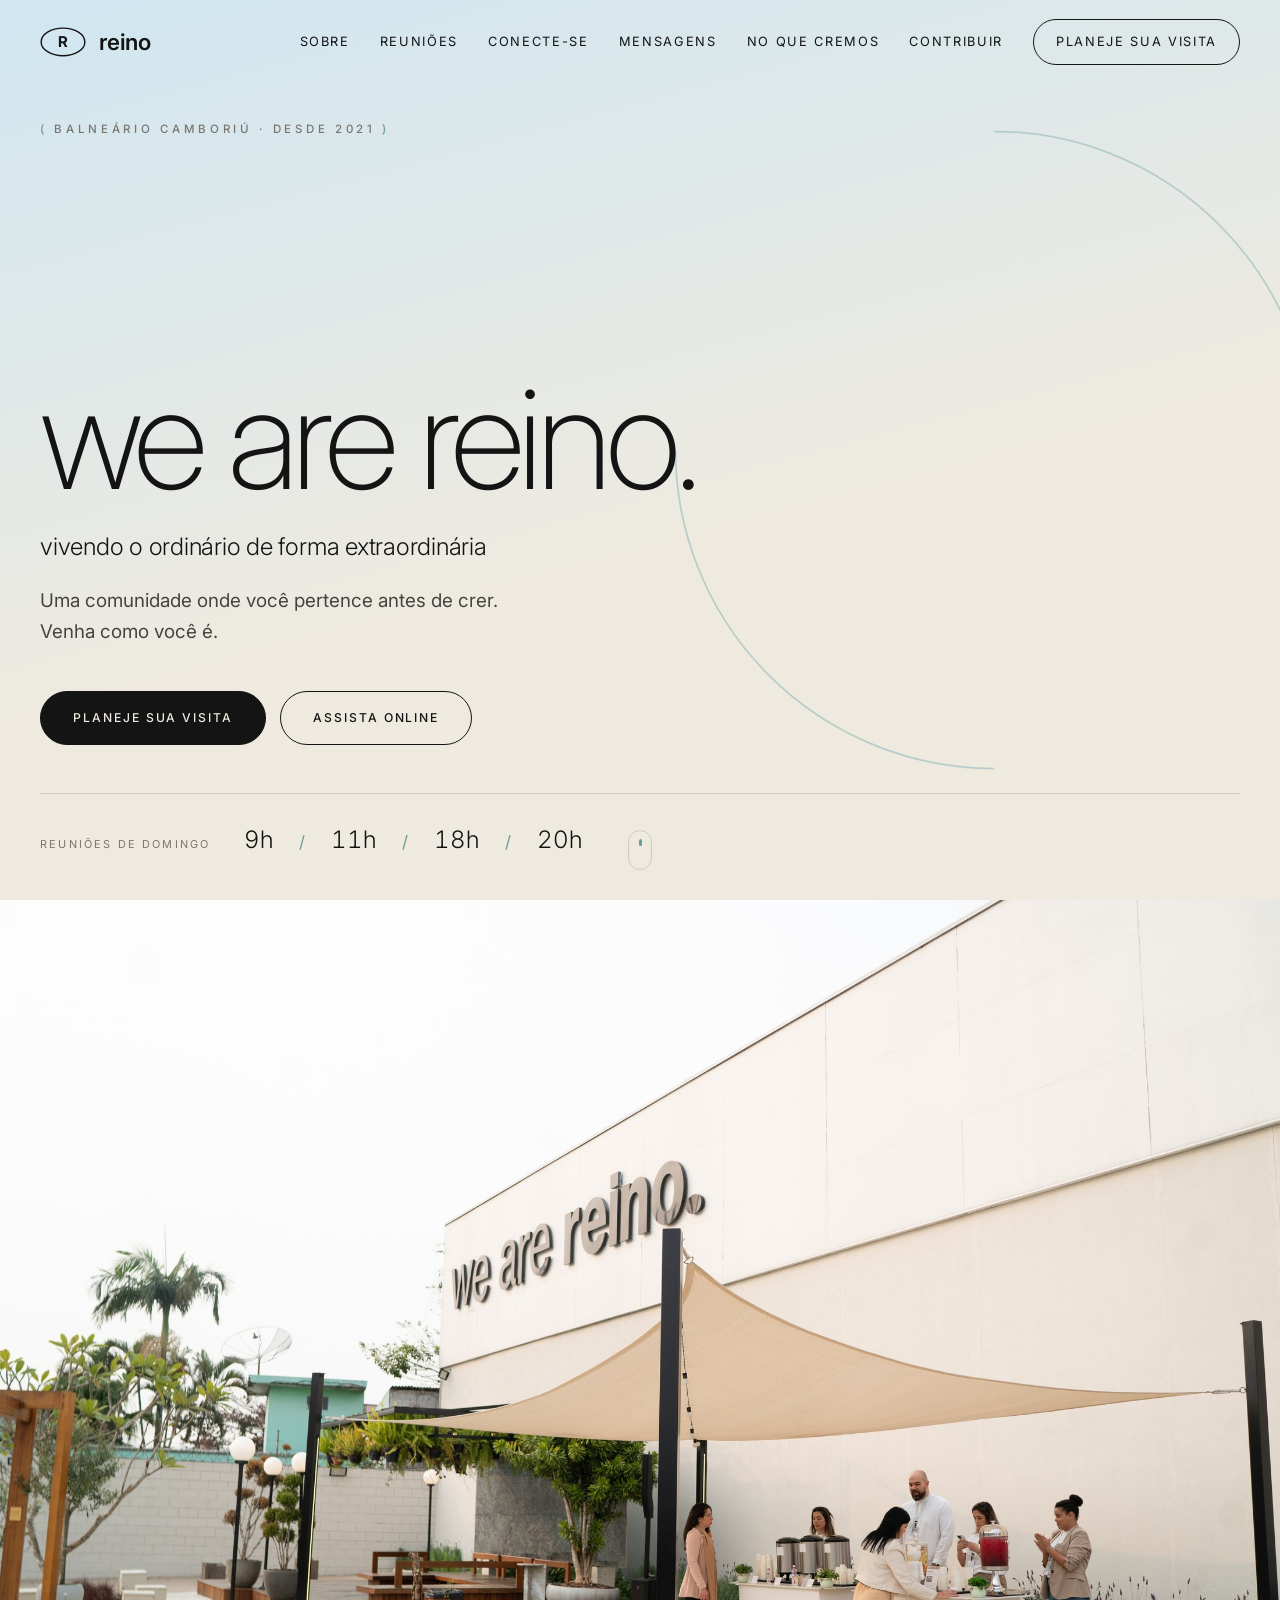
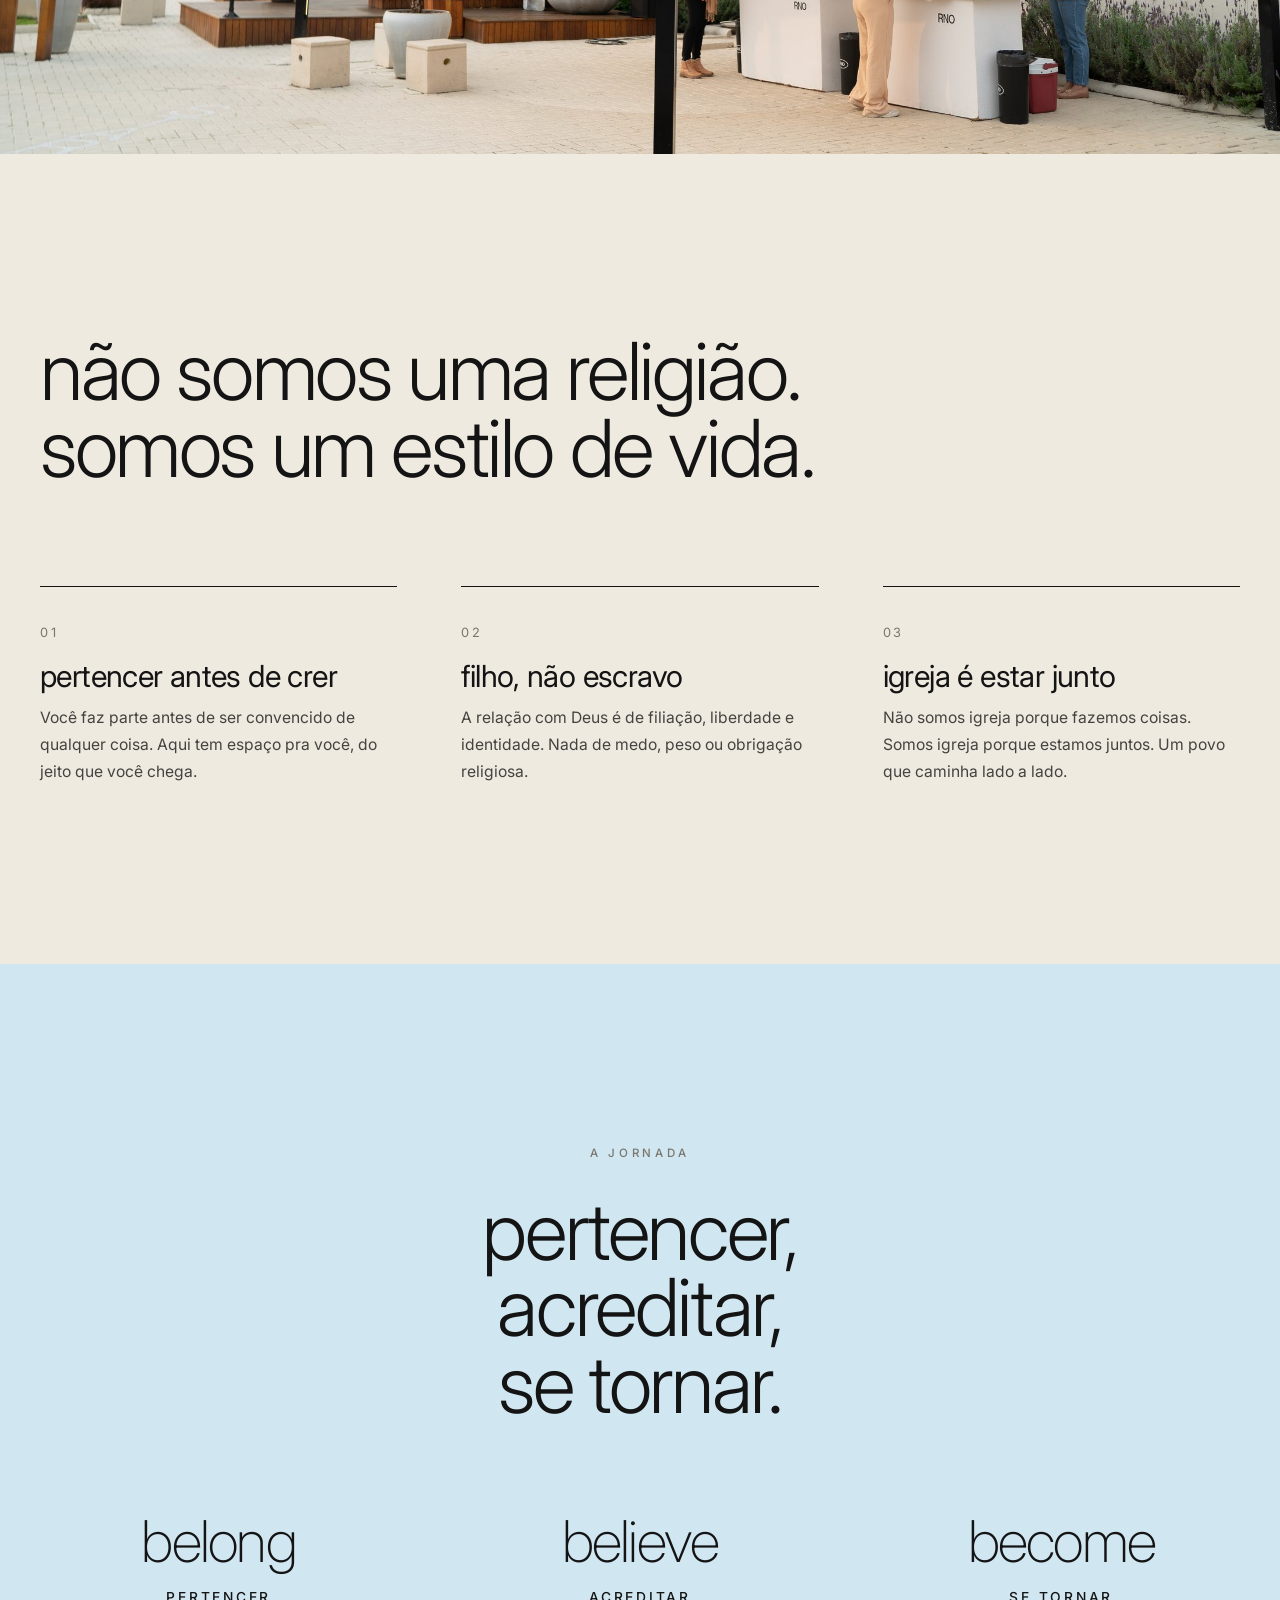
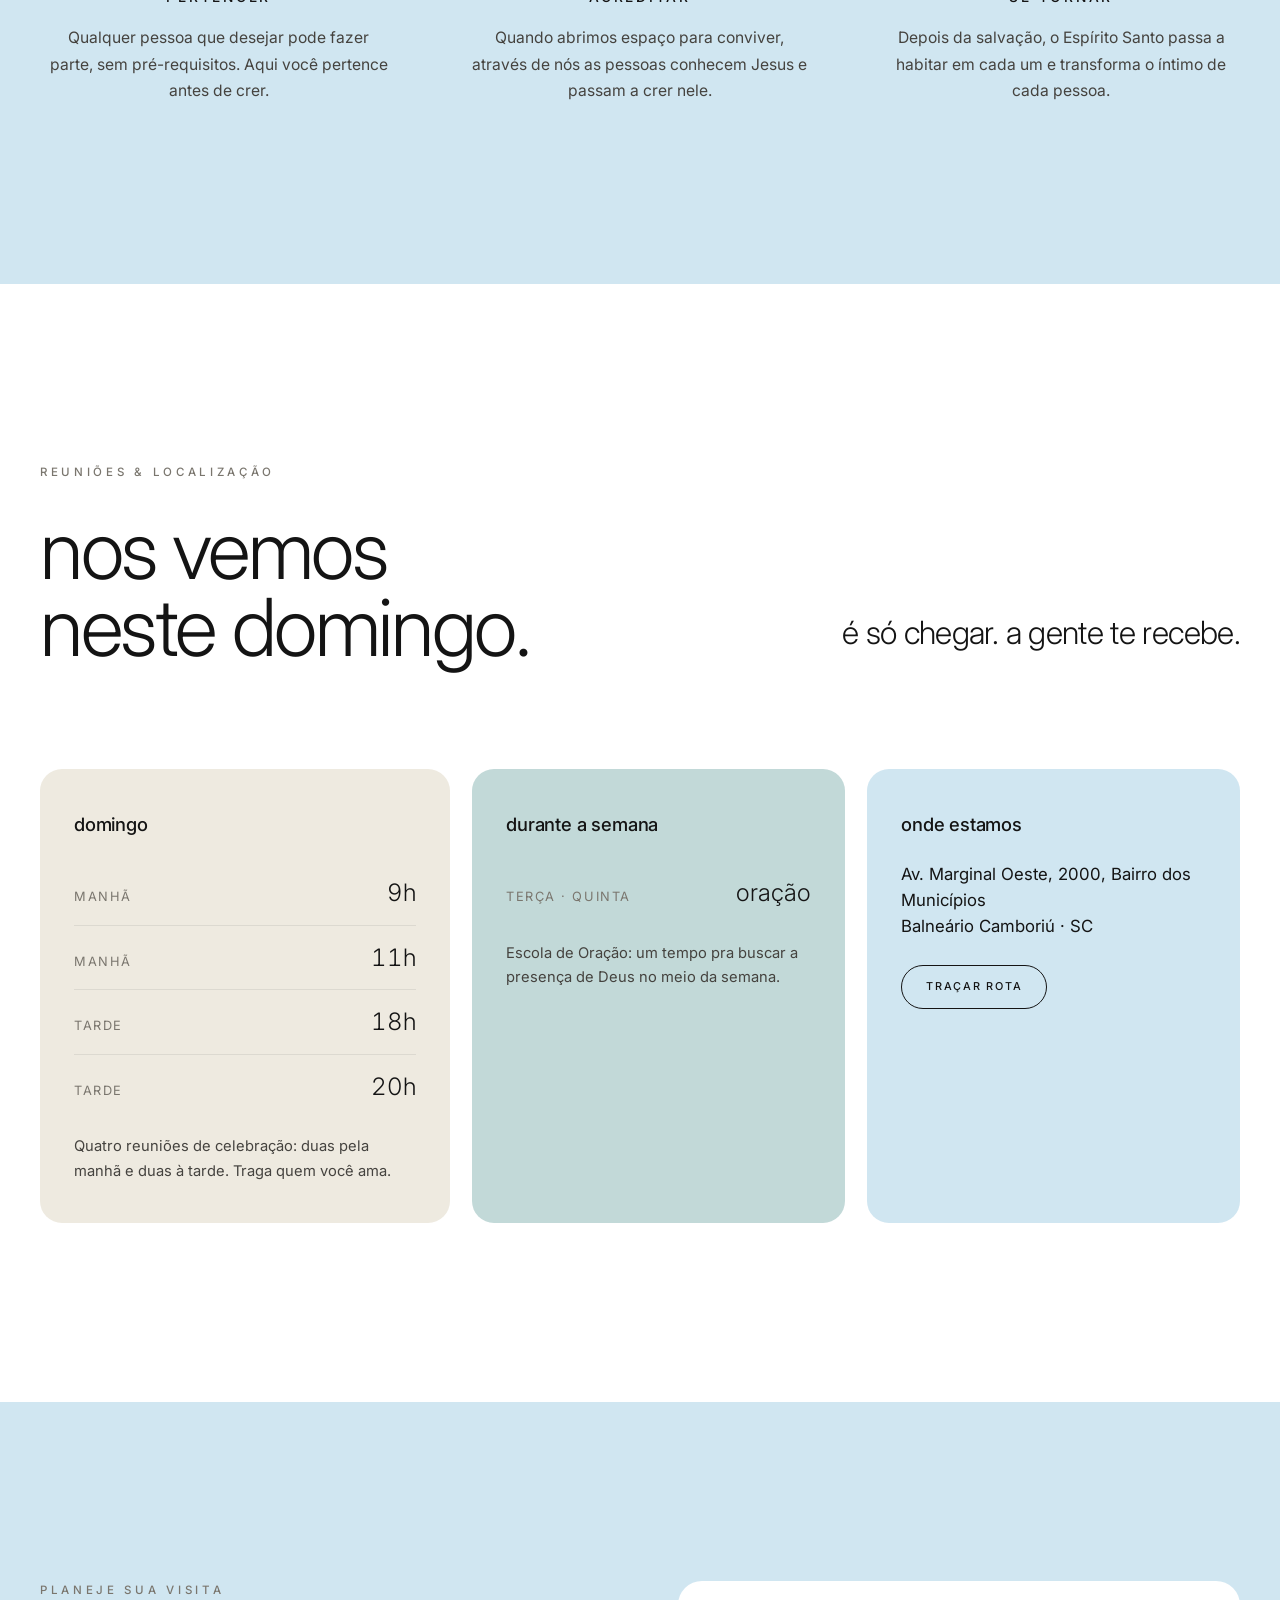
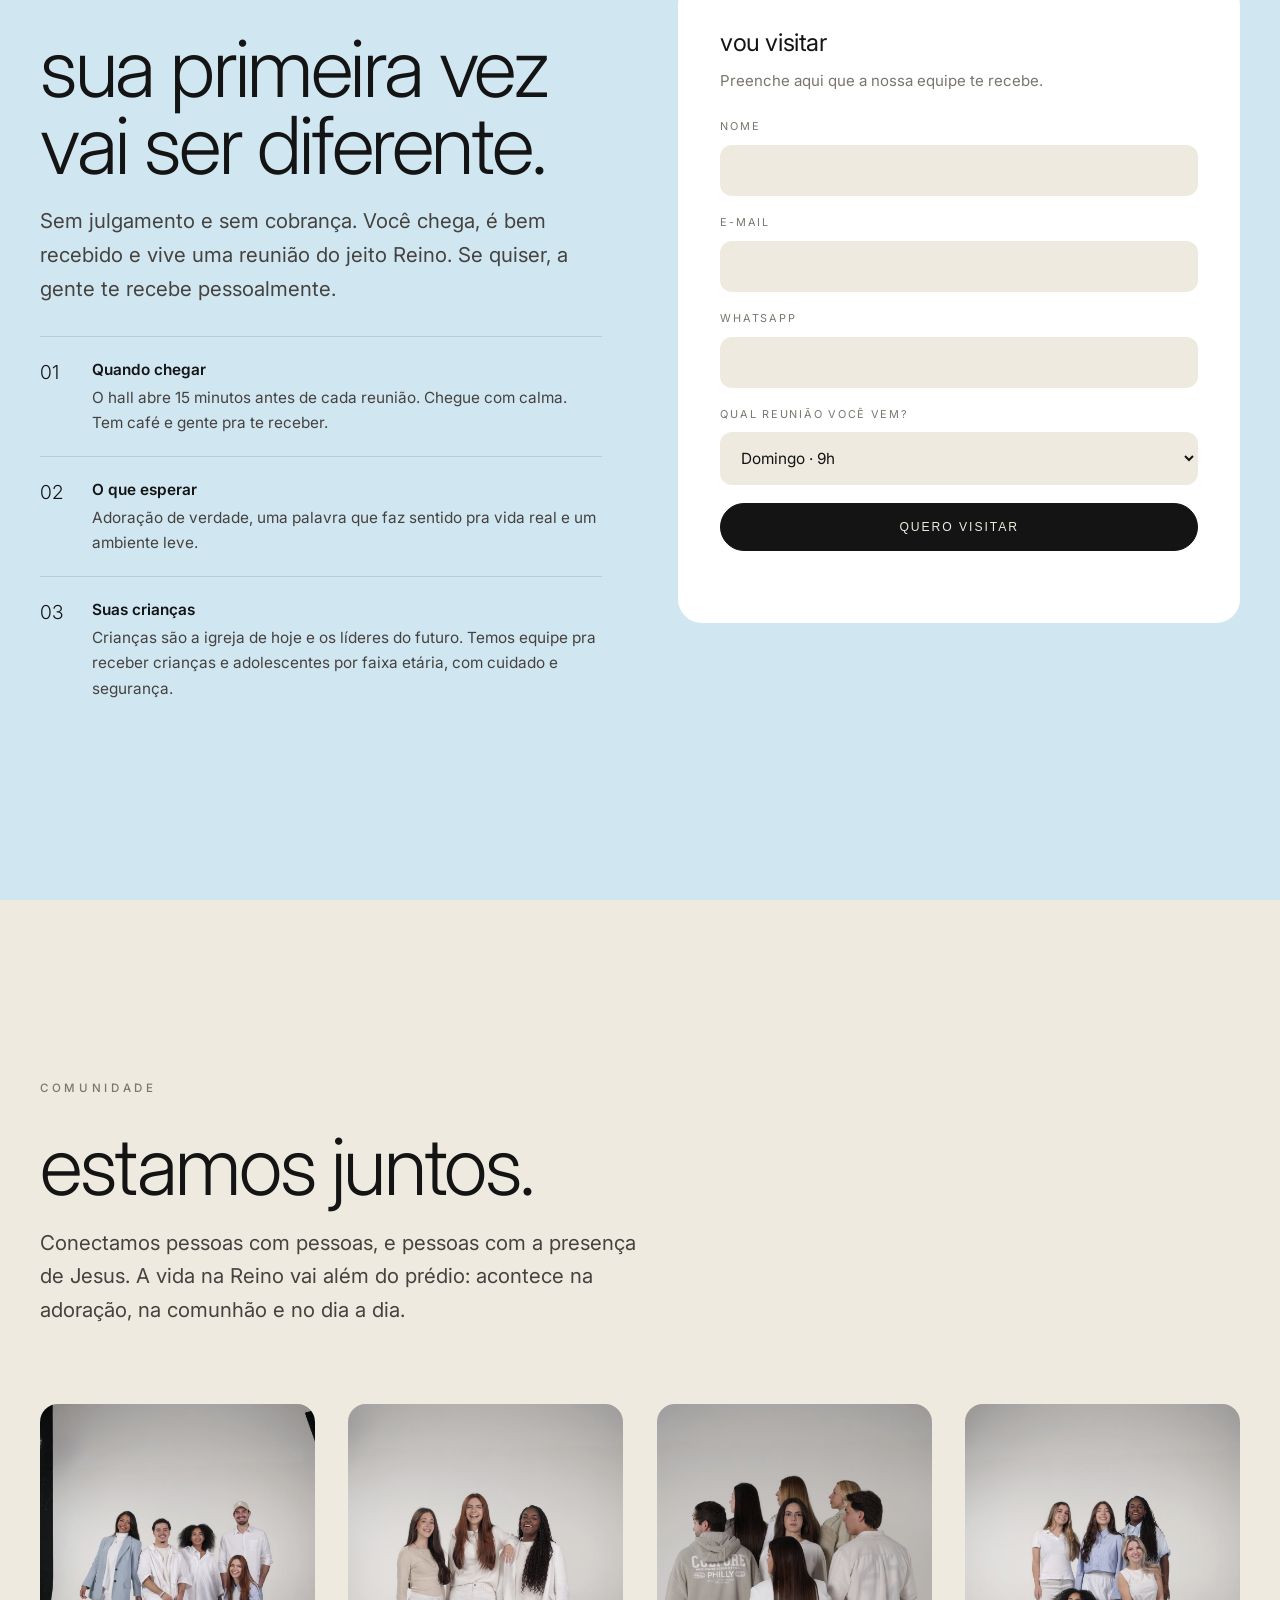
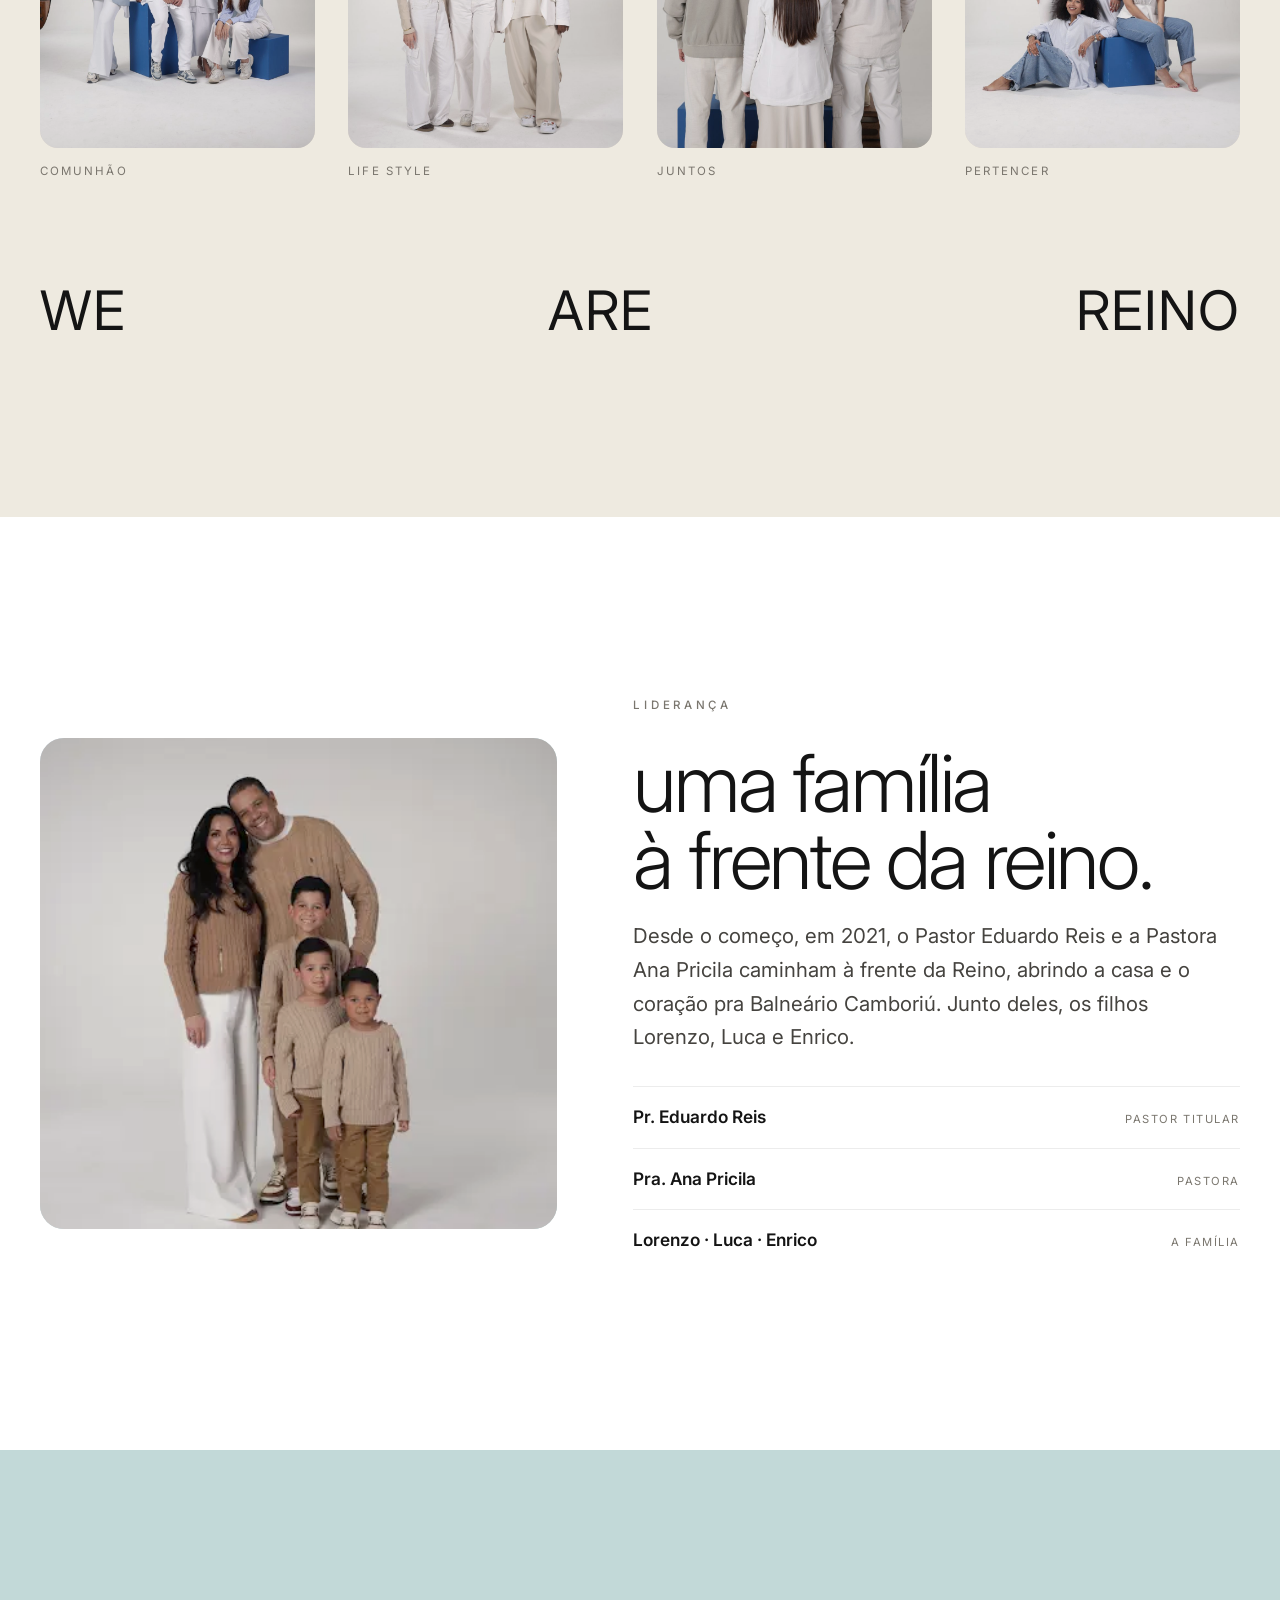
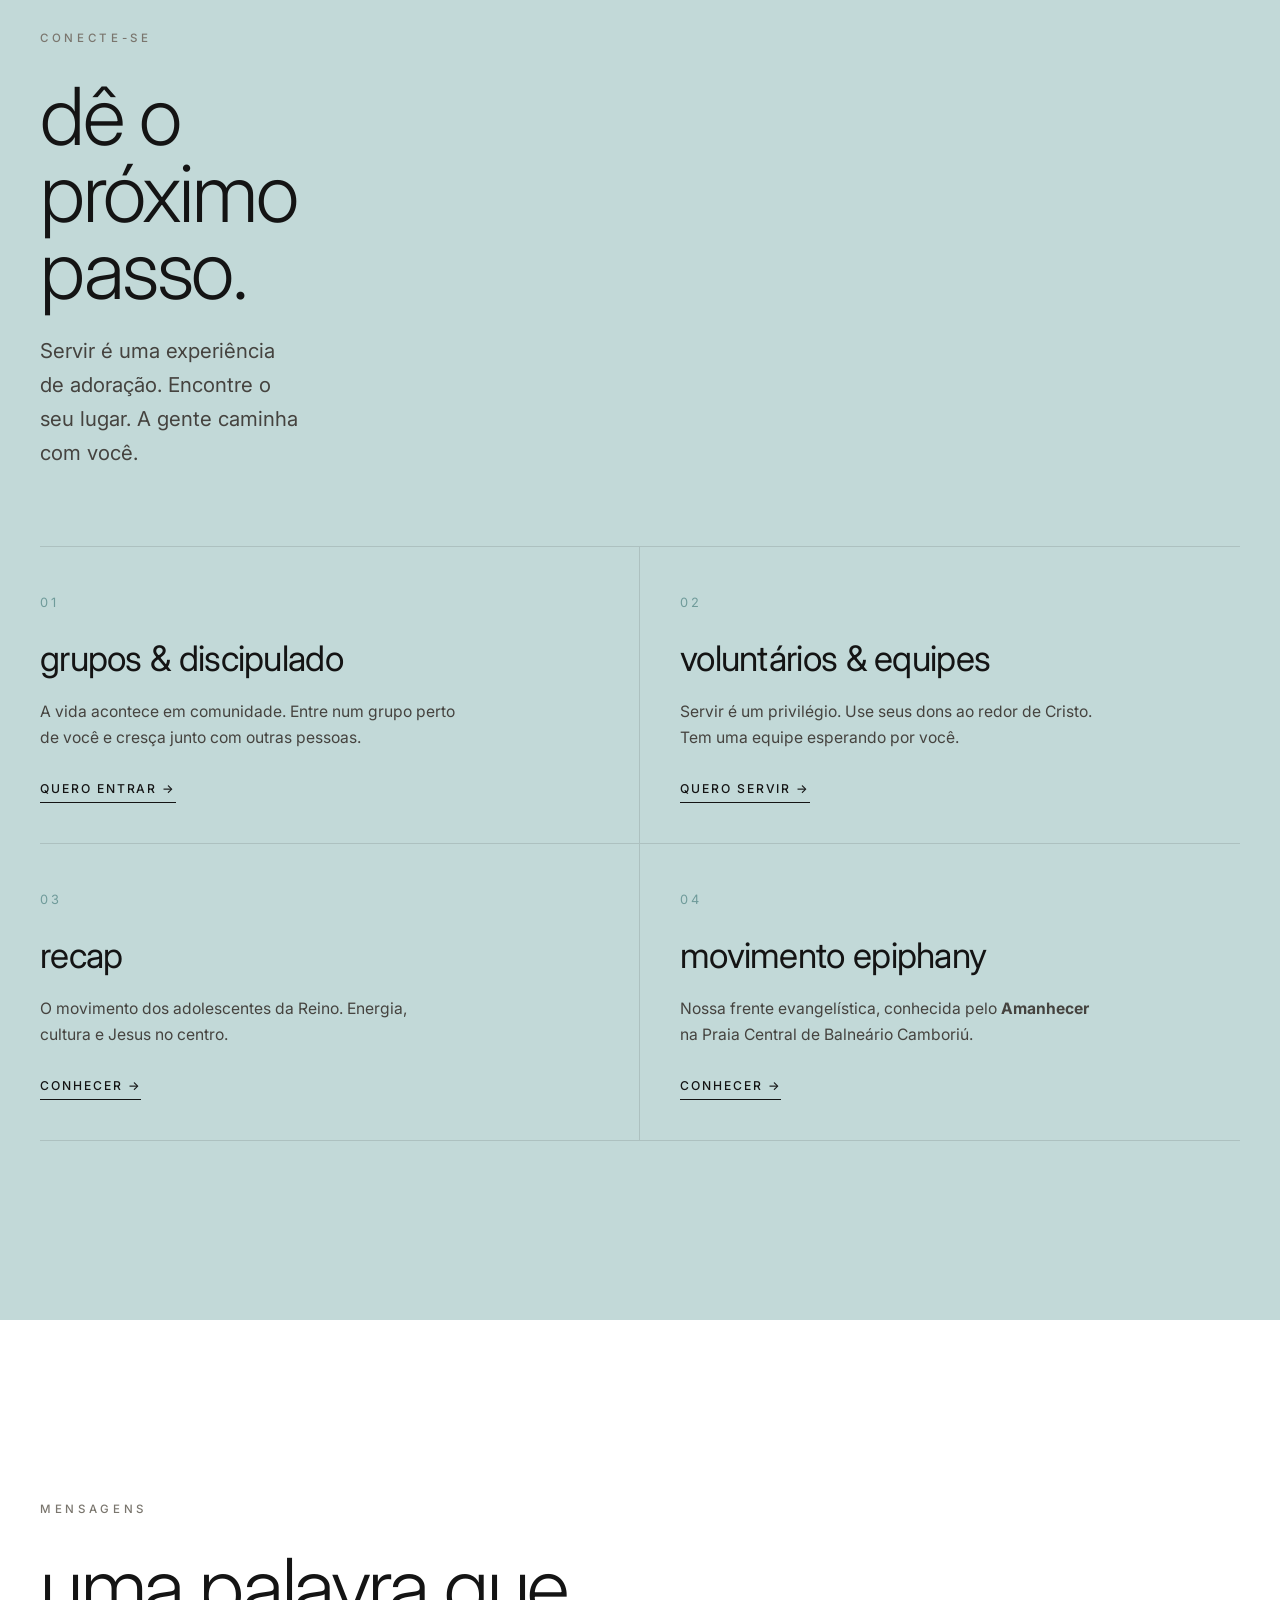
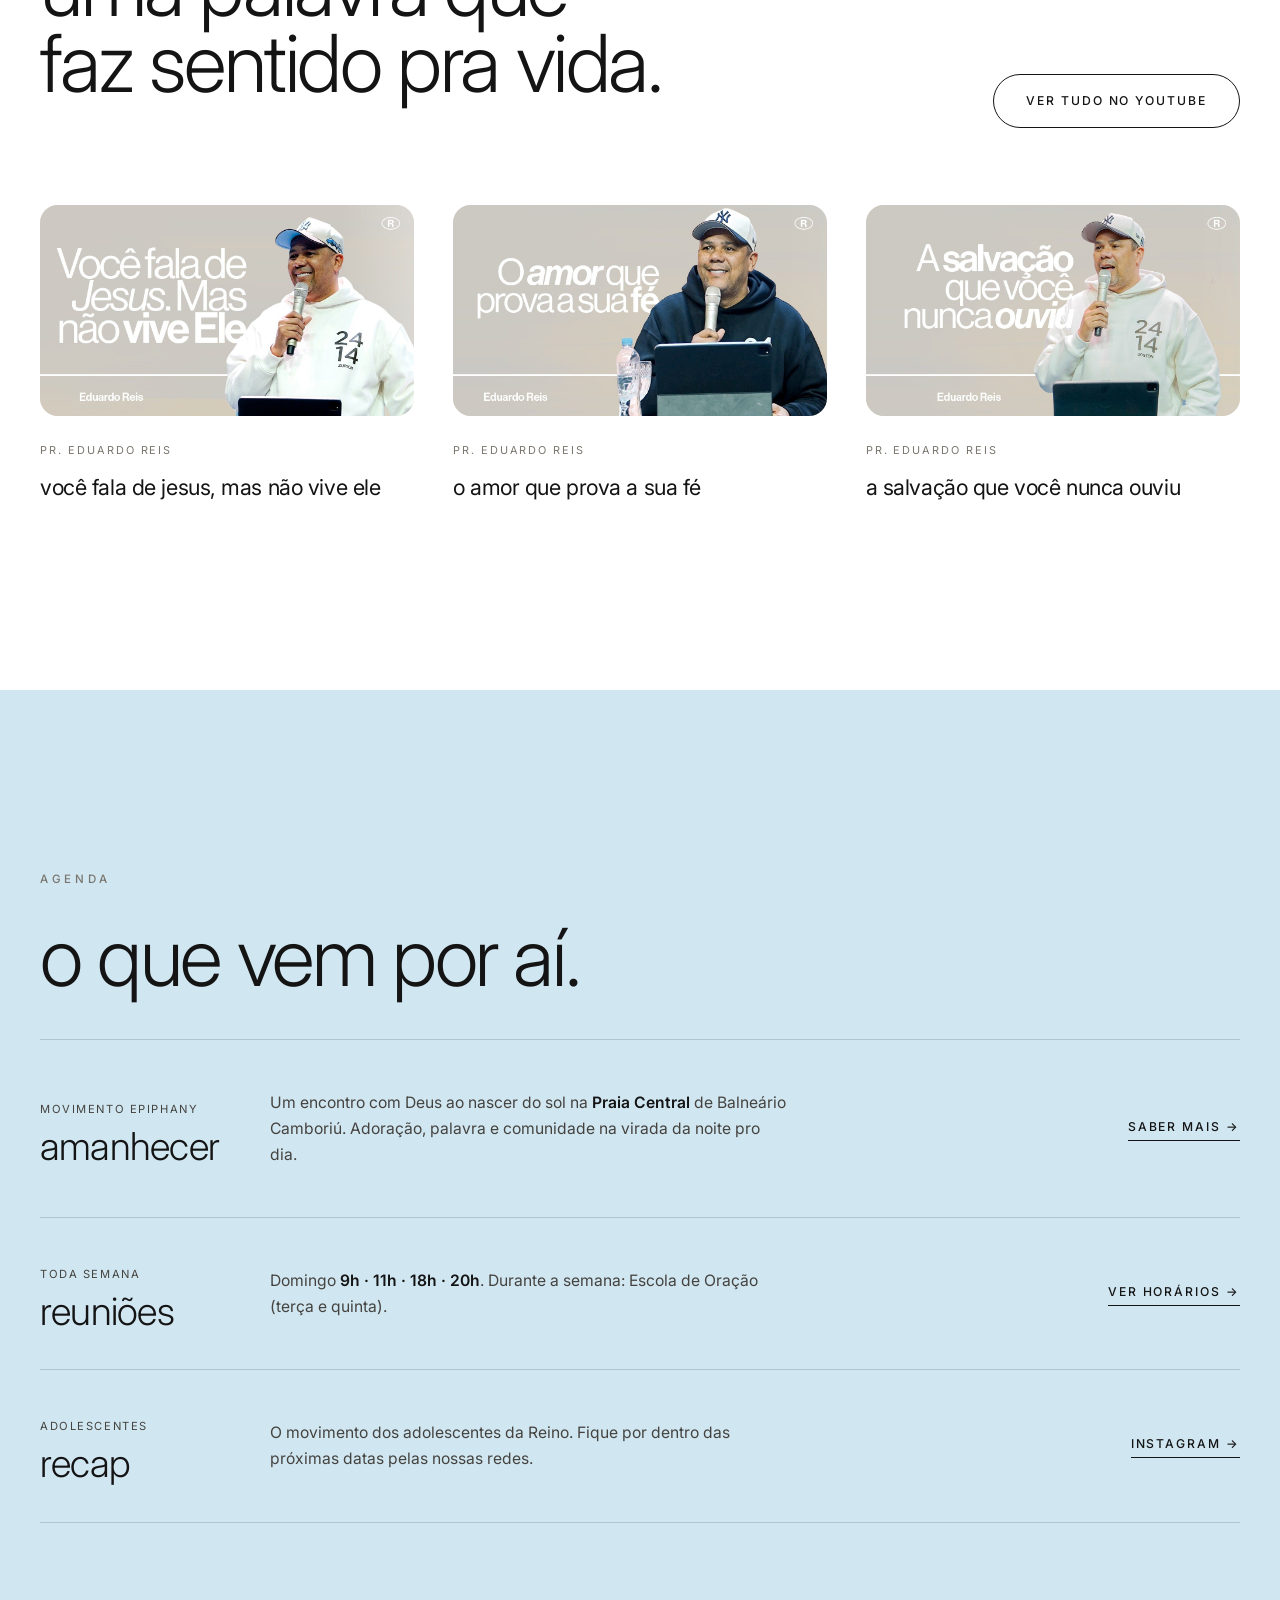
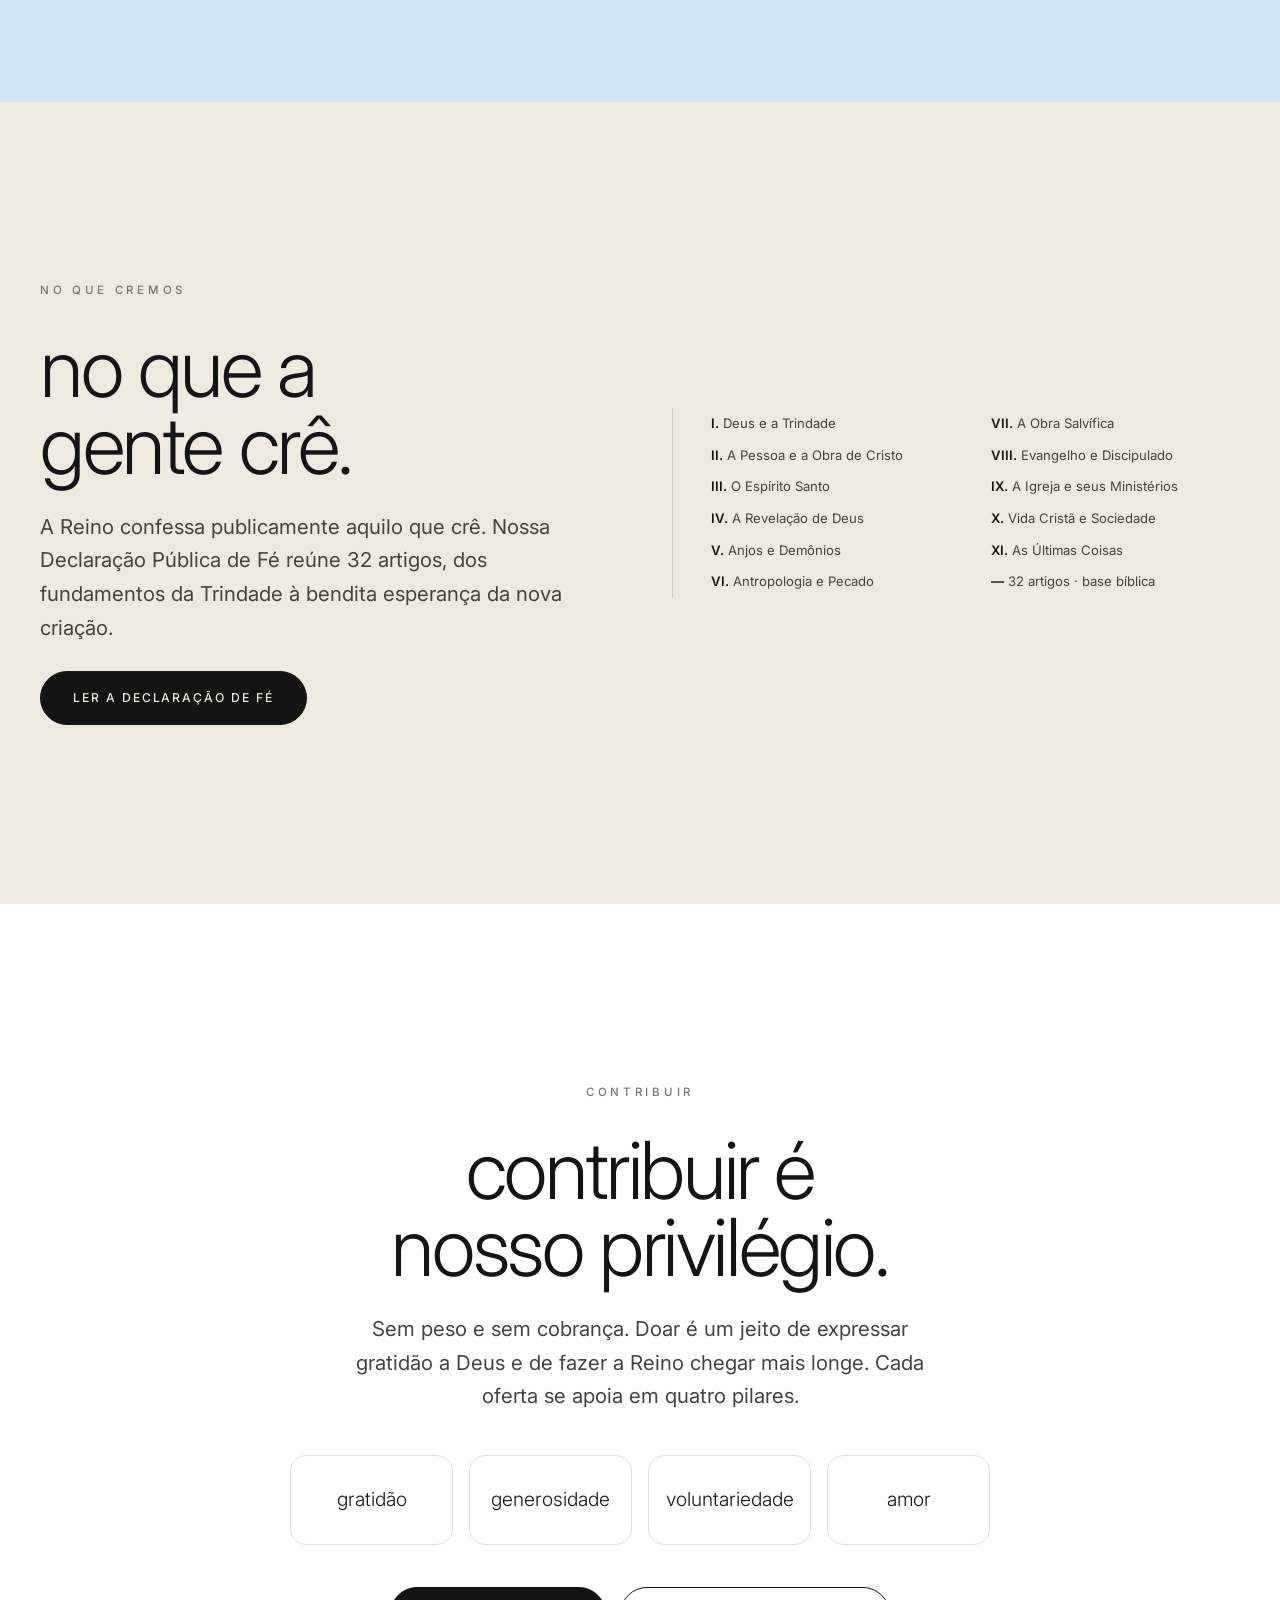
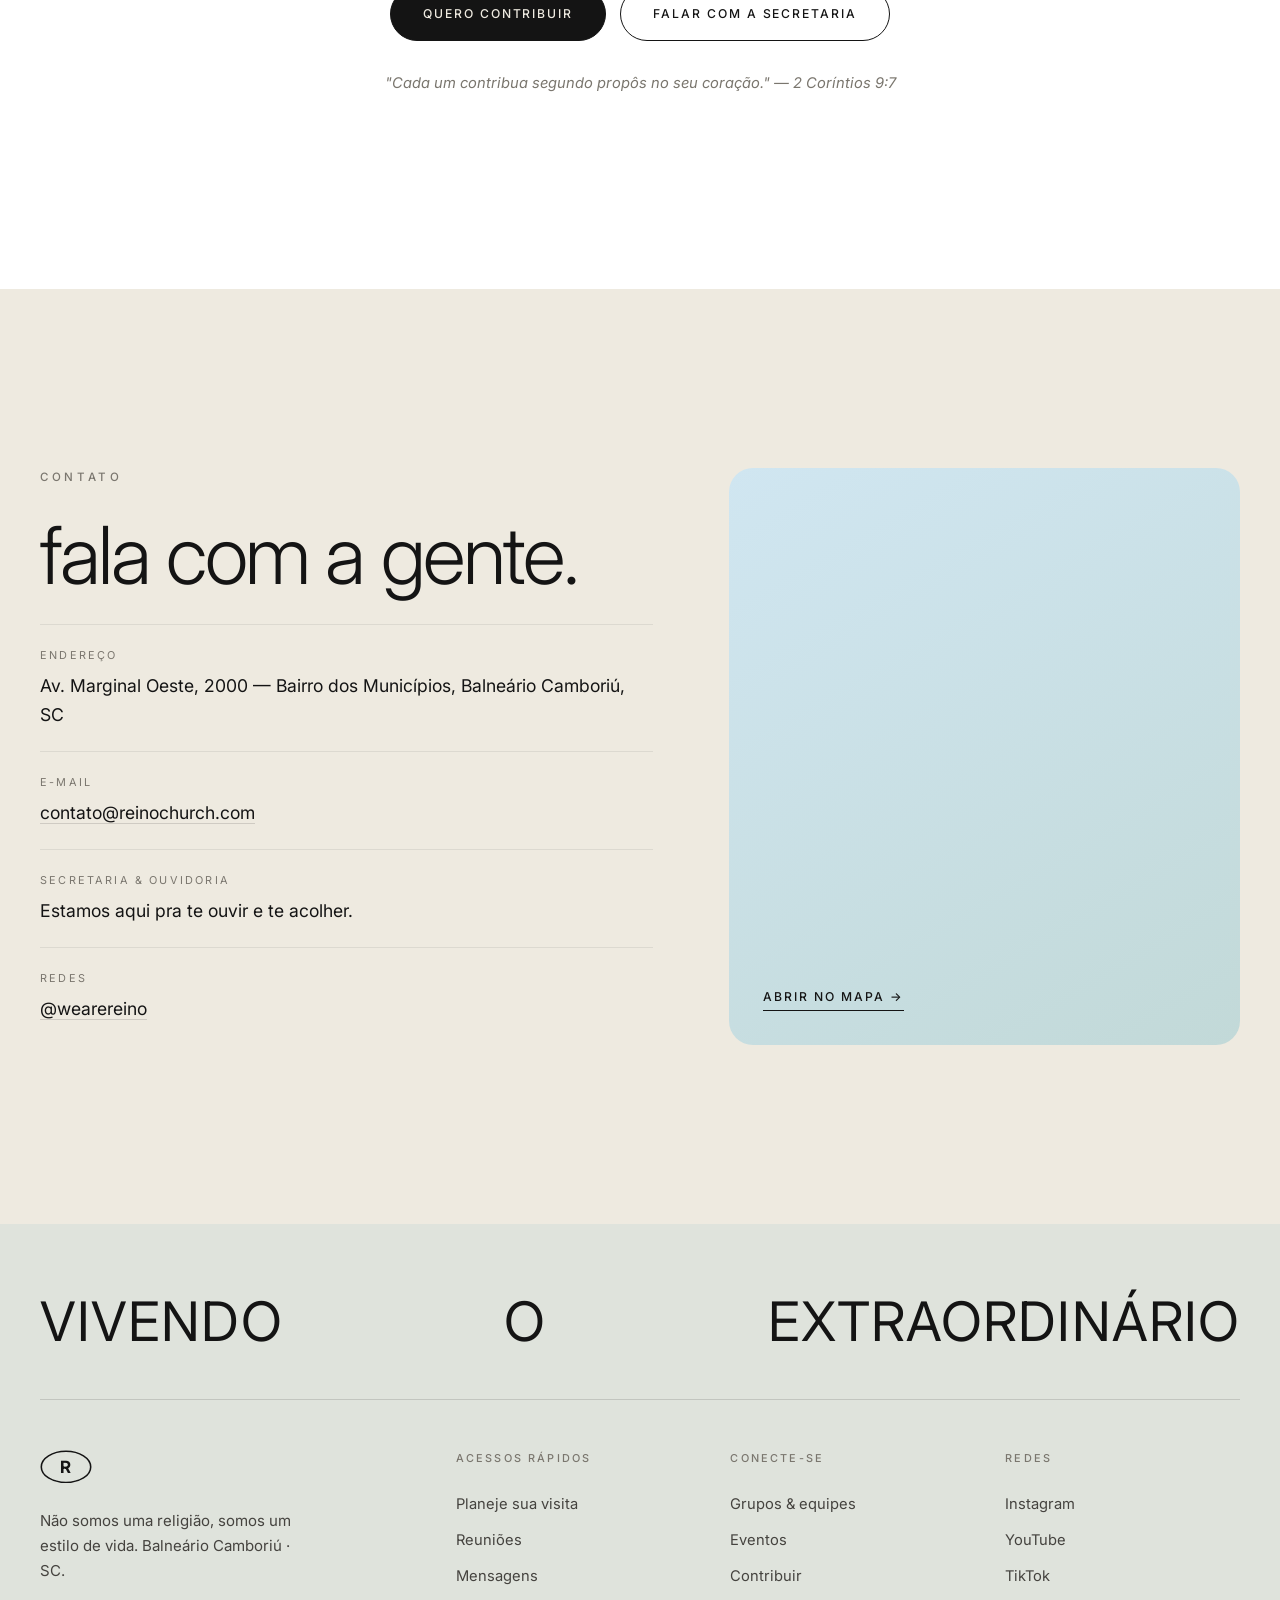
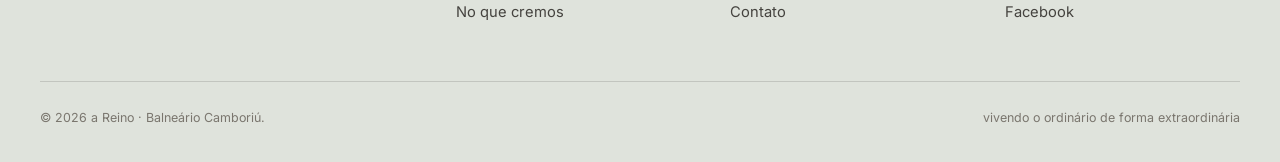
==== commit 35be4185: "Grammar/detail pass: capitalize Deus in the confession, fix facade, restore Belong/Believe/Become, d" ====
--- a/index.html
+++ b/index.html
@@ -4,7 +4,7 @@
   <meta charset="UTF-8" />
   <meta name="viewport" content="width=device-width, initial-scale=1.0" />
   <title>a Reino · Balneário Camboriú</title>
-  <meta name="description" content="A Reino é uma comunidade em Balneário Camboriú. Não somos uma religião — pertencer antes de crer, filho e não escravo. Planeje sua visita." />
+  <meta name="description" content="A Reino é uma comunidade em Balneário Camboriú. Não somos uma religião: pertencer antes de crer, filho e não escravo. Planeje sua visita." />
   <meta name="theme-color" content="#D0E6F1" />
   <meta property="og:title" content="a Reino · Balneário Camboriú" />
   <meta property="og:description" content="Reino x religião. Vivendo o ordinário de forma extraordinária. Planeje sua visita." />
@@ -78,7 +78,7 @@
         <article class="mani-card reveal">
           <span class="n">01</span>
           <h3>pertencer antes de crer</h3>
-          <p>Você faz parte antes de ser convencido de qualquer coisa. Aqui tem espaço pra você — do jeito que você chega.</p>
+          <p>Você faz parte antes de ser convencido de qualquer coisa. Aqui tem espaço pra você, do jeito que você chega.</p>
         </article>
         <article class="mani-card reveal">
           <span class="n">02</span>
@@ -88,7 +88,34 @@
         <article class="mani-card reveal">
           <span class="n">03</span>
           <h3>igreja é estar junto</h3>
-          <p>Não somos igreja porque fazemos coisas — somos igreja porque estamos juntos. Um povo que caminha lado a lado.</p>
+          <p>Não somos igreja porque fazemos coisas. Somos igreja porque estamos juntos. Um povo que caminha lado a lado.</p>
+        </article>
+      </div>
+    </div>
+  </section>
+
+  <!-- ===== JORNADA (belong · believe · become) ===== -->
+  <section class="section section-journey" id="jornada">
+    <div class="container">
+      <div class="journey-head reveal">
+        <p class="eyebrow">A jornada</p>
+        <h2 class="h2">pertencer, acreditar, se tornar.</h2>
+      </div>
+      <div class="journey-grid">
+        <article class="journey-step reveal">
+          <span class="journey-en">belong</span>
+          <h3>pertencer</h3>
+          <p>Qualquer pessoa que desejar pode fazer parte, sem pré-requisitos. Aqui você pertence antes de crer.</p>
+        </article>
+        <article class="journey-step reveal">
+          <span class="journey-en">believe</span>
+          <h3>acreditar</h3>
+          <p>Quando abrimos espaço para conviver, através de nós as pessoas conhecem Jesus e passam a crer nele.</p>
+        </article>
+        <article class="journey-step reveal">
+          <span class="journey-en">become</span>
+          <h3>se tornar</h3>
+          <p>Depois da salvação, o Espírito Santo passa a habitar em cada um e transforma o íntimo de cada pessoa.</p>
         </article>
       </div>
     </div>
@@ -108,23 +135,23 @@
         <div class="tcard reveal">
           <p class="k">domingo</p>
           <ul class="slots">
-            <li><span class="when">international</span><span class="hr">9h</span></li>
+            <li><span class="when">manhã</span><span class="hr">9h</span></li>
             <li><span class="when">manhã</span><span class="hr">11h</span></li>
-            <li><span class="when">noite</span><span class="hr">18h</span></li>
-            <li><span class="when">noite</span><span class="hr">20h</span></li>
+            <li><span class="when">tarde</span><span class="hr">18h</span></li>
+            <li><span class="when">tarde</span><span class="hr">20h</span></li>
           </ul>
-          <p class="note">Quatro reuniões de celebração — a das 9h é a International. Traga quem você ama.</p>
+          <p class="note">Quatro reuniões de celebração: duas pela manhã e duas à tarde. Traga quem você ama.</p>
         </div>
         <div class="tcard mar reveal">
           <p class="k">durante a semana</p>
           <ul class="slots">
             <li><span class="when">terça · quinta</span><span class="hr">oração</span></li>
           </ul>
-          <p class="note">Escola de Oração — um tempo pra buscar a presença de Deus no meio da semana.</p>
+          <p class="note">Escola de Oração: um tempo pra buscar a presença de Deus no meio da semana.</p>
         </div>
         <div class="tcard ceu reveal">
           <p class="k">onde estamos</p>
-          <p class="addr">Av. Marginal Oeste, 2000 — Bairro dos Municípios<br />Balneário Camboriú · SC</p>
+          <p class="addr">Av. Marginal Oeste, 2000, Bairro dos Municípios<br />Balneário Camboriú · SC</p>
           <a class="btn btn-line btn-sm" href="https://www.google.com/maps/search/?api=1&query=Av.+Marginal+Oeste+2000+Balneario+Camboriu" target="_blank" rel="noopener">Traçar rota</a>
         </div>
       </div>
@@ -139,7 +166,7 @@
         <h2 class="h2">sua primeira vez<br />vai ser diferente.</h2>
         <p class="lead">Sem julgamento e sem cobrança. Você chega, é bem recebido e vive uma reunião do jeito Reino. Se quiser, a gente te recebe pessoalmente.</p>
         <ul class="expect">
-          <li><span class="num">01</span><p><strong>Quando chegar</strong>O hall abre 15 minutos antes de cada reunião. Chegue com calma — tem café e gente pra te receber.</p></li>
+          <li><span class="num">01</span><p><strong>Quando chegar</strong>O hall abre 15 minutos antes de cada reunião. Chegue com calma. Tem café e gente pra te receber.</p></li>
           <li><span class="num">02</span><p><strong>O que esperar</strong>Adoração de verdade, uma palavra que faz sentido pra vida real e um ambiente leve.</p></li>
           <li><span class="num">03</span><p><strong>Suas crianças</strong>Crianças são a igreja de hoje e os líderes do futuro. Temos equipe pra receber crianças e adolescentes por faixa etária, com cuidado e segurança.</p></li>
         </ul>
@@ -153,7 +180,7 @@
         <div class="field">
           <label for="reuniao">Qual reunião você vem?</label>
           <select id="reuniao" name="reuniao">
-            <option value="dom-9">Domingo · 9h (International)</option>
+            <option value="dom-9">Domingo · 9h</option>
             <option value="dom-11">Domingo · 11h</option>
             <option value="dom-18">Domingo · 18h</option>
             <option value="dom-20">Domingo · 20h</option>
@@ -172,7 +199,7 @@
       <div class="comunidade-head reveal">
         <p class="eyebrow">Comunidade</p>
         <h2 class="h2">estamos juntos.</h2>
-        <p class="lead">Conectamos pessoas com pessoas — e pessoas com a presença de Jesus. A vida na Reino vai além do prédio: acontece na adoração, na comunhão e no dia a dia.</p>
+        <p class="lead">Conectamos pessoas com pessoas, e pessoas com a presença de Jesus. A vida na Reino vai além do prédio: acontece na adoração, na comunhão e no dia a dia.</p>
       </div>
       <div class="gallery">
         <figure class="gcard reveal"><div class="gphoto photo-treat"><img src="assets/img/com1.jpg" alt="Comunidade da Reino reunida" width="1000" height="1500" loading="lazy" /></div><figcaption>comunhão</figcaption></figure>
@@ -193,7 +220,7 @@
       <div class="lid-copy reveal">
         <p class="eyebrow">Liderança</p>
         <h2 class="h2">uma família<br />à frente da reino.</h2>
-        <p class="lead">Desde o começo, em 2021, o Pastor Eduardo Reis e a Pastora Ana Pricila caminham à frente da Reino — abrindo a casa e o coração pra Balneário Camboriú. Junto deles, os filhos Lorenzo, Luca e Enrico.</p>
+        <p class="lead">Desde o começo, em 2021, o Pastor Eduardo Reis e a Pastora Ana Pricila caminham à frente da Reino, abrindo a casa e o coração pra Balneário Camboriú. Junto deles, os filhos Lorenzo, Luca e Enrico.</p>
         <ul class="lid-names">
           <li><strong>Pr. Eduardo Reis</strong><span>pastor titular</span></li>
           <li><strong>Pra. Ana Pricila</strong><span>pastora</span></li>
@@ -209,13 +236,13 @@
       <div class="conecte-head reveal">
         <p class="eyebrow">Conecte-se</p>
         <h2 class="h2">dê o próximo passo.</h2>
-        <p class="lead">Servir é uma experiência de adoração. Encontre o seu lugar — a gente caminha com você.</p>
+        <p class="lead">Servir é uma experiência de adoração. Encontre o seu lugar. A gente caminha com você.</p>
       </div>
       <div class="conecte-grid">
         <article class="cn reveal"><span class="num">01</span><h3>grupos &amp; discipulado</h3><p>A vida acontece em comunidade. Entre num grupo perto de você e cresça junto com outras pessoas.</p><a href="#visita" class="textlink">Quero entrar →</a></article>
-        <article class="cn reveal"><span class="num">02</span><h3>voluntários &amp; equipes</h3><p>Servir é um privilégio. Use seus dons ao redor de Cristo — tem uma equipe esperando por você.</p><a href="#visita" class="textlink">Quero servir →</a></article>
+        <article class="cn reveal"><span class="num">02</span><h3>voluntários &amp; equipes</h3><p>Servir é um privilégio. Use seus dons ao redor de Cristo. Tem uma equipe esperando por você.</p><a href="#visita" class="textlink">Quero servir →</a></article>
         <article class="cn reveal"><span class="num">03</span><h3>recap</h3><p>O movimento dos adolescentes da Reino. Energia, cultura e Jesus no centro.</p><a href="#eventos" class="textlink">Conhecer →</a></article>
-        <article class="cn reveal"><span class="num">04</span><h3>movimento epiphany</h3><p>Nossa frente evangelística — conhecida pelo <strong>Amanhecer</strong> na Praia Central de Balneário Camboriú.</p><a href="#eventos" class="textlink">Conhecer →</a></article>
+        <article class="cn reveal"><span class="num">04</span><h3>movimento epiphany</h3><p>Nossa frente evangelística, conhecida pelo <strong>Amanhecer</strong> na Praia Central de Balneário Camboriú.</p><a href="#eventos" class="textlink">Conhecer →</a></article>
       </div>
     </div>
   </section>
@@ -251,7 +278,7 @@
         </article>
         <article class="ev reveal">
           <div><span class="tag">toda semana</span><div class="big">reuniões</div></div>
-          <p class="info">Domingo <strong>9h (International) · 11h · 18h · 20h</strong>. Durante a semana: Escola de Oração (terça e quinta).</p>
+          <p class="info">Domingo <strong>9h · 11h · 18h · 20h</strong>. Durante a semana: Escola de Oração (terça e quinta).</p>
           <a href="#reunioes" class="textlink">Ver horários →</a>
         </article>
         <article class="ev reveal">
--- a/css/styles.css
+++ b/css/styles.css
@@ -228,8 +228,8 @@
 /* ============================================================
    FACHADA (full-bleed)
    ============================================================ */
-.fachada-band { position: relative; width: 100%; overflow: hidden; background: var(--areia-2); }
-.fachada-band img { width: 100%; height: clamp(320px, 62vh, 660px); object-fit: cover; display: block; }
+.fachada-band { position: relative; width: 100%; background: var(--areia-2); }
+.fachada-band img { width: 100%; height: auto; display: block; }
 
 /* ============================================================
    MANIFESTO (Reino x religião)
@@ -242,6 +242,18 @@
 .mani-card .n { font-size: 0.8rem; letter-spacing: 0.2em; color: var(--muted); }
 .mani-card h3 { font-weight: 400; font-size: clamp(1.4rem, 2.4vw, 1.9rem); letter-spacing: -0.02em; text-transform: lowercase; margin: 16px 0 12px; line-height: 1.05; }
 .mani-card p { color: var(--ink-soft); margin: 0; font-size: 0.98rem; }
+
+/* ============================================================
+   JORNADA — belong · believe · become
+   ============================================================ */
+.section-journey { background: var(--ceu); }
+.journey-head { text-align: center; max-width: 30ch; margin: 0 auto clamp(56px, 7vw, 96px); }
+.journey-head .h2 { margin: 0; }
+.journey-grid { display: grid; grid-template-columns: repeat(3, 1fr); gap: clamp(36px, 5vw, 80px); }
+.journey-step { text-align: center; }
+.journey-en { display: block; font-weight: 200; font-size: clamp(2.4rem, 5vw, 3.6rem); letter-spacing: -0.03em; line-height: 1; margin-bottom: 16px; text-transform: lowercase; }
+.journey-step h3 { font-weight: 500; text-transform: uppercase; letter-spacing: 0.2em; font-size: 0.86rem; margin: 0 0 16px; }
+.journey-step p { color: var(--ink-soft); font-size: 0.98rem; line-height: 1.7; margin: 0 auto; max-width: 34ch; }
 
 /* ============================================================
    REUNIÕES
@@ -441,7 +453,7 @@
    ============================================================ */
 .fe-hero { background: linear-gradient(165deg, var(--ceu) 0%, var(--areia) 65%); color: var(--ink); padding: 160px 0 80px; }
 .fe-hero .eyebrow { color: var(--muted); }
-.fe-hero h1 { font-weight: 300; font-size: clamp(2.6rem, 8vw, 6rem); letter-spacing: -0.03em; line-height: 0.94; text-transform: lowercase; margin: 0 0 30px; }
+.fe-hero h1 { font-weight: 300; font-size: clamp(2.6rem, 8vw, 6rem); letter-spacing: -0.03em; line-height: 0.94; text-transform: none; margin: 0 0 30px; }
 .fe-hero .epigraph { font-style: italic; color: var(--ink-soft); max-width: 60ch; font-size: 1.05rem; border-left: 2px solid var(--accent); padding-left: 22px; }
 .fe-hero .meta { margin-top: 30px; text-transform: uppercase; letter-spacing: 0.18em; font-size: 0.7rem; color: var(--muted); }
 
@@ -463,7 +475,7 @@
 .fe-part-head { border-top: 2px solid var(--ink); padding-top: 20px; margin: 60px 0 30px; }
 .fe-part-head:first-child { margin-top: 0; }
 .fe-part-head .rn { font-size: 0.8rem; letter-spacing: 0.24em; color: var(--muted); text-transform: uppercase; }
-.fe-part-head h2 { font-weight: 300; font-size: clamp(1.8rem, 4vw, 3rem); text-transform: lowercase; letter-spacing: -0.025em; margin: 10px 0 8px; line-height: 1; }
+.fe-part-head h2 { font-weight: 300; font-size: clamp(1.8rem, 4vw, 3rem); text-transform: none; letter-spacing: -0.025em; margin: 10px 0 8px; line-height: 1.02; }
 .fe-part-head p { margin: 0; color: var(--ink-soft); max-width: 60ch; font-size: 0.96rem; }
 
 .artigo { padding: 34px 0; border-top: 1px solid var(--line-soft); scroll-margin-top: 108px; }
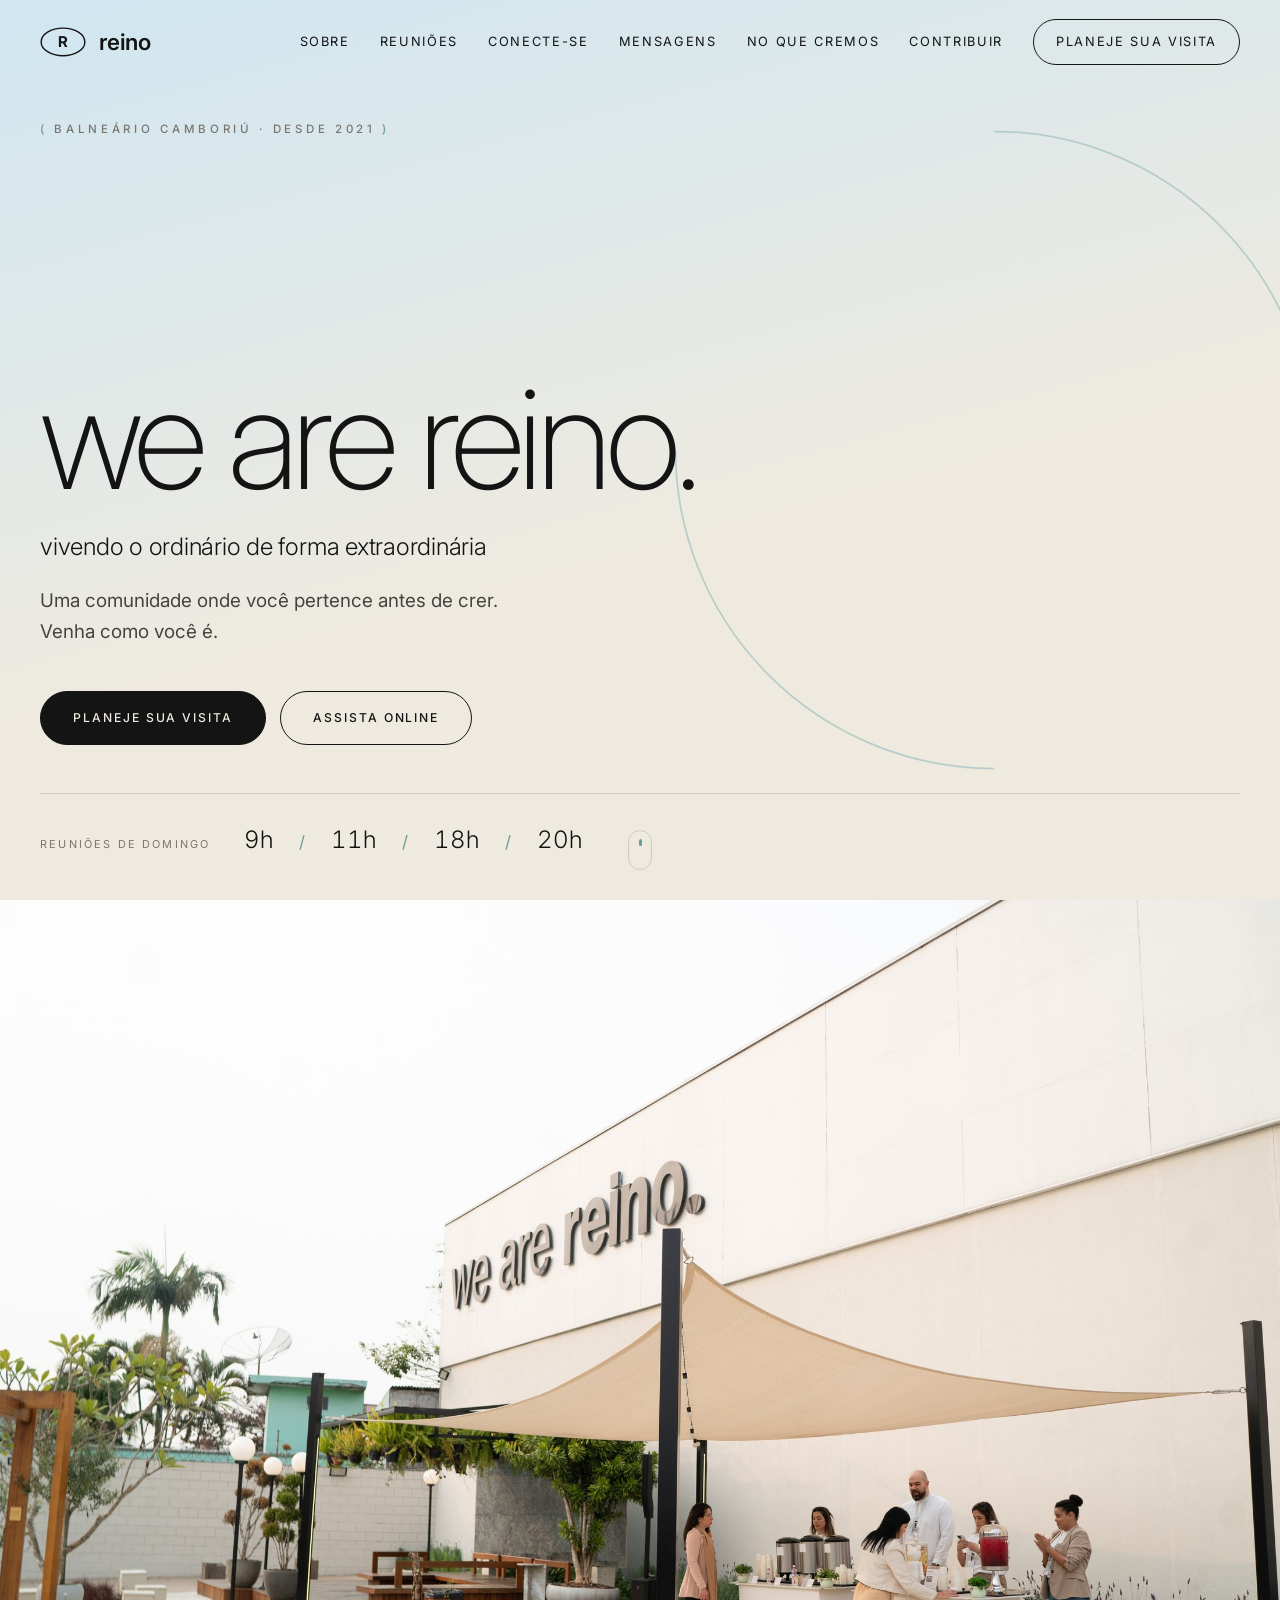
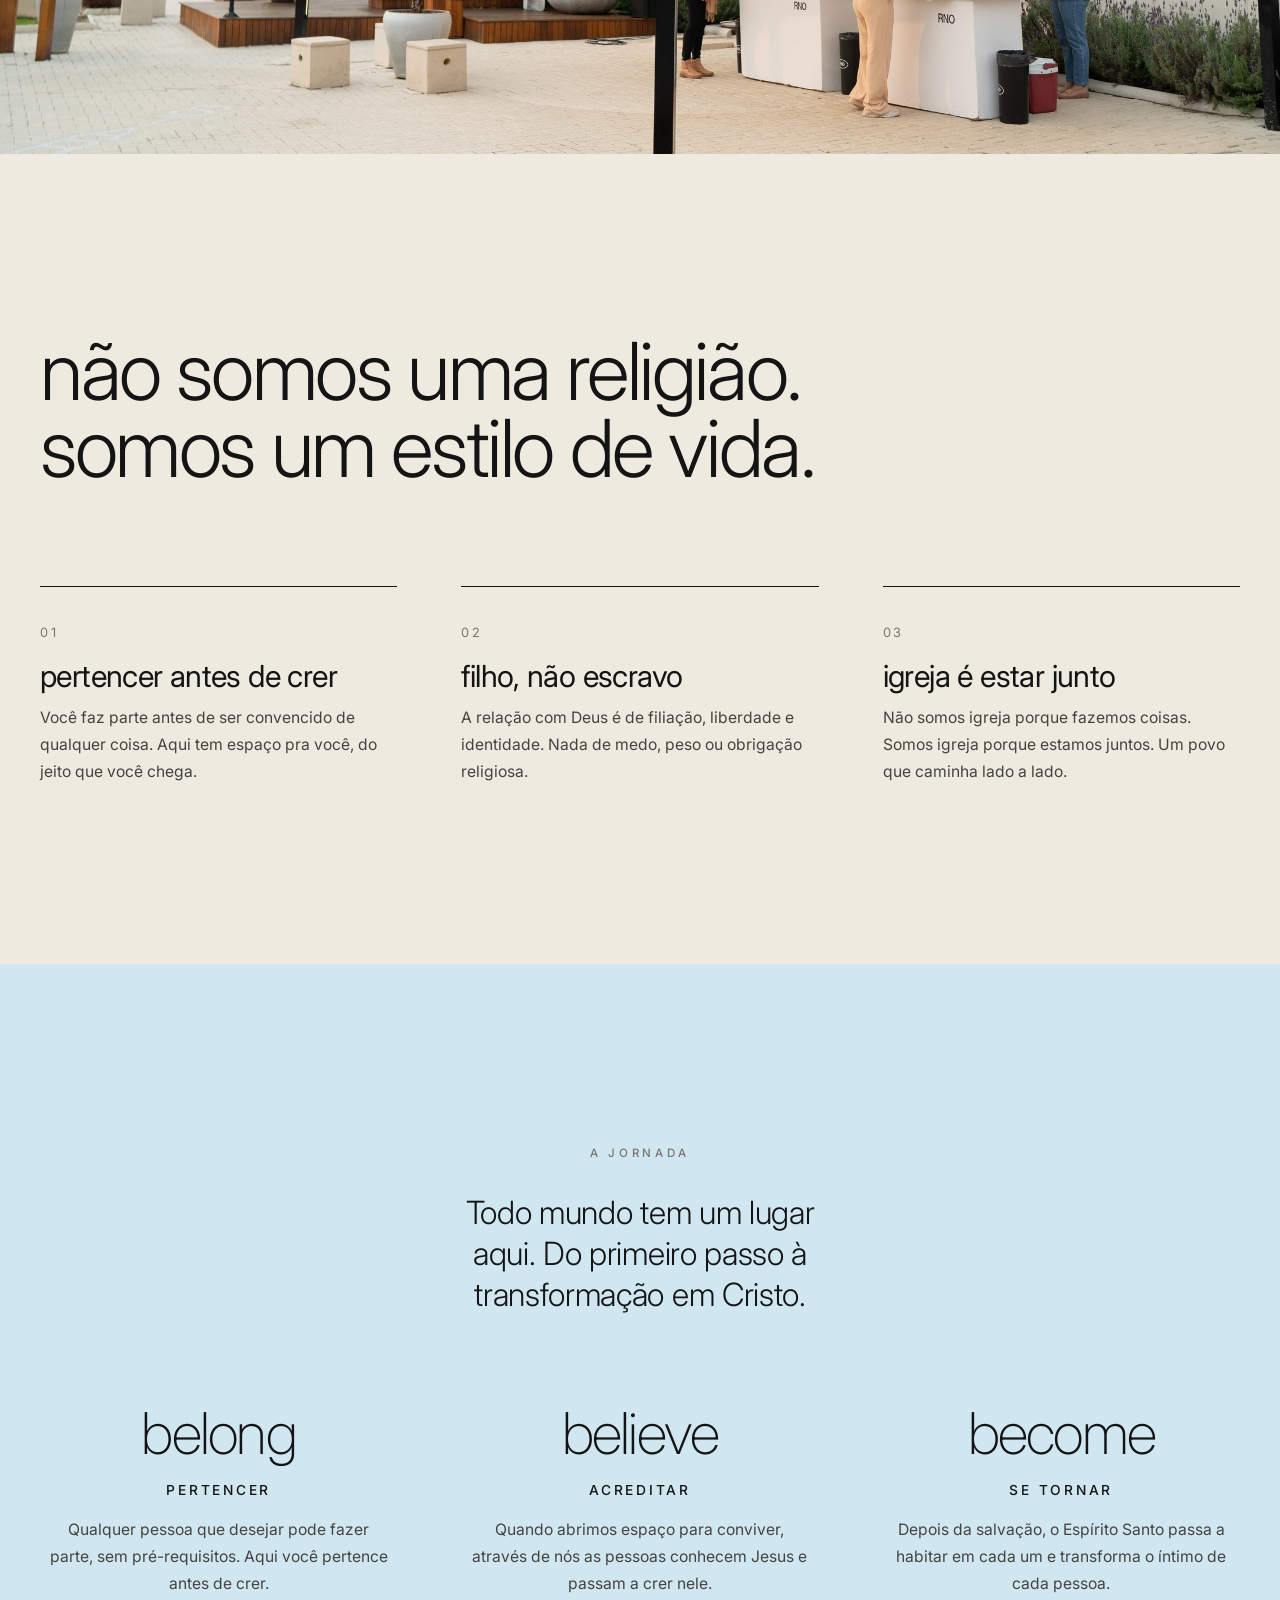
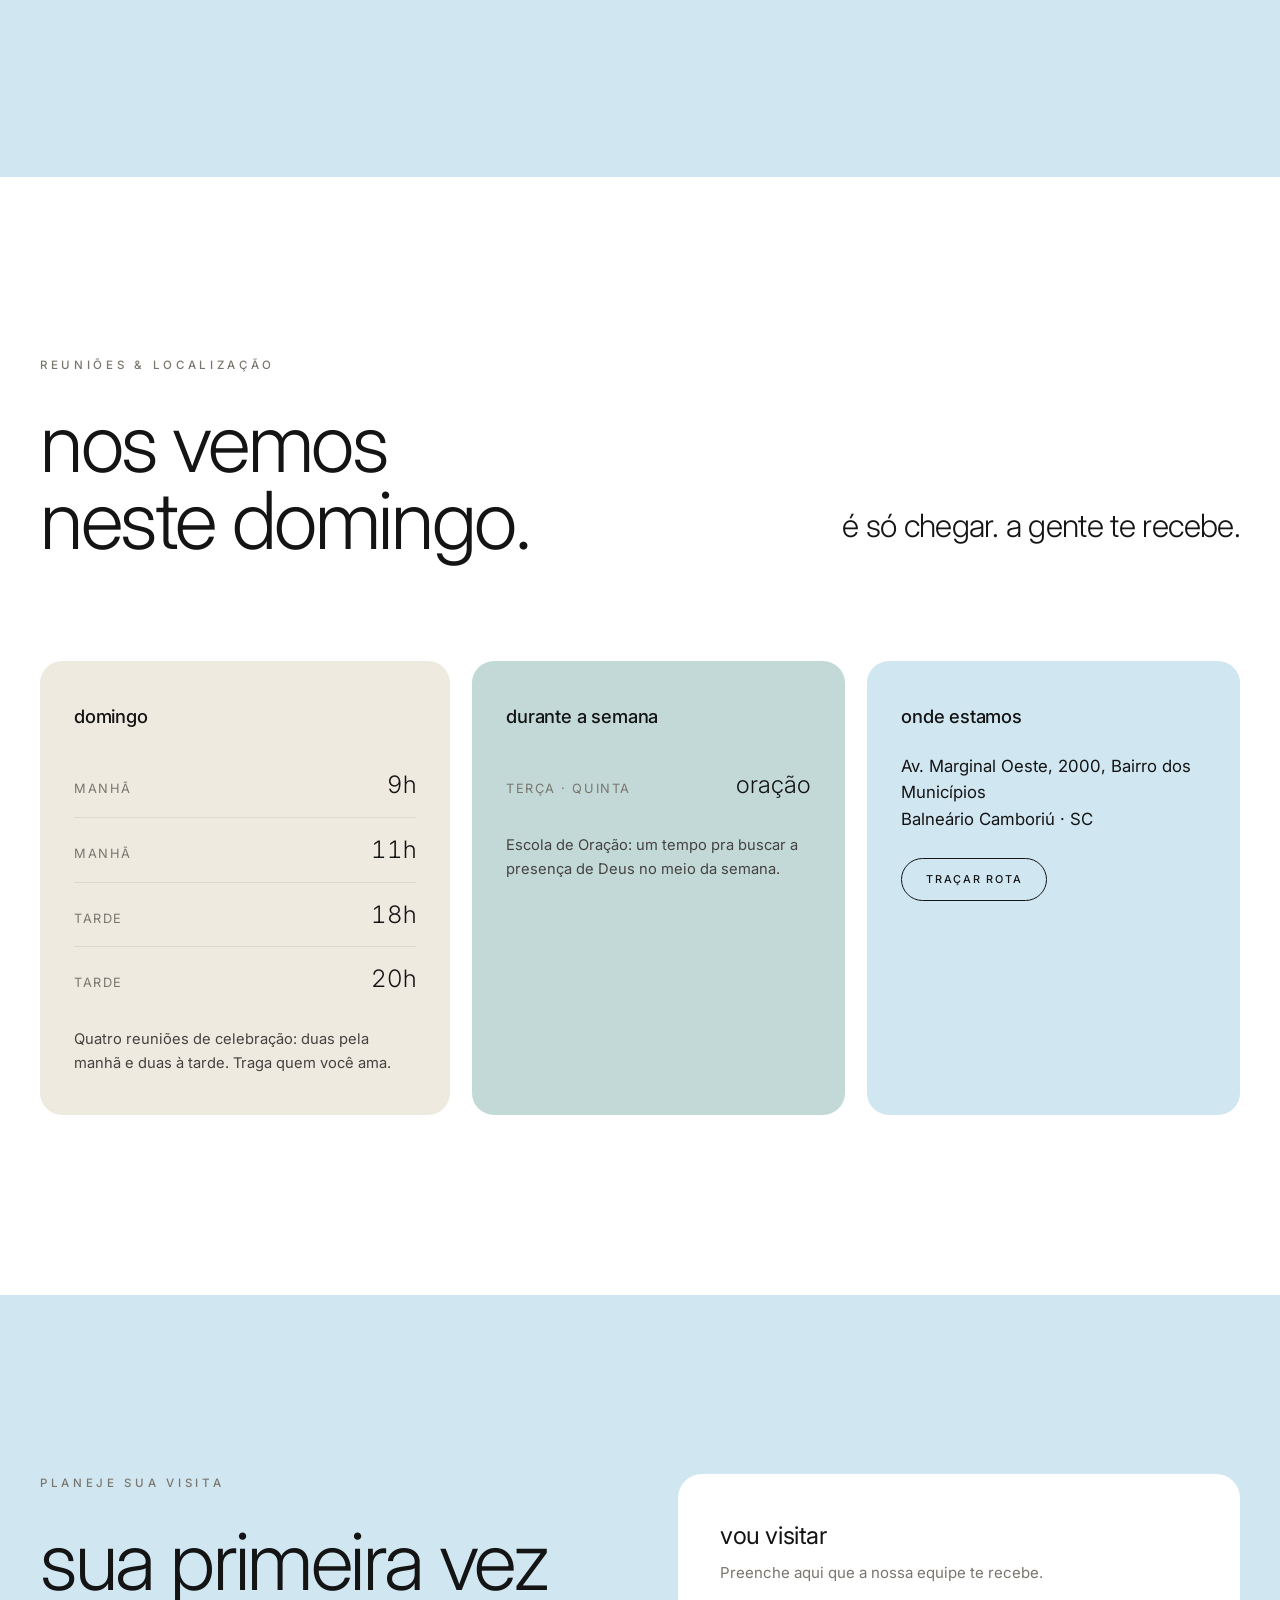
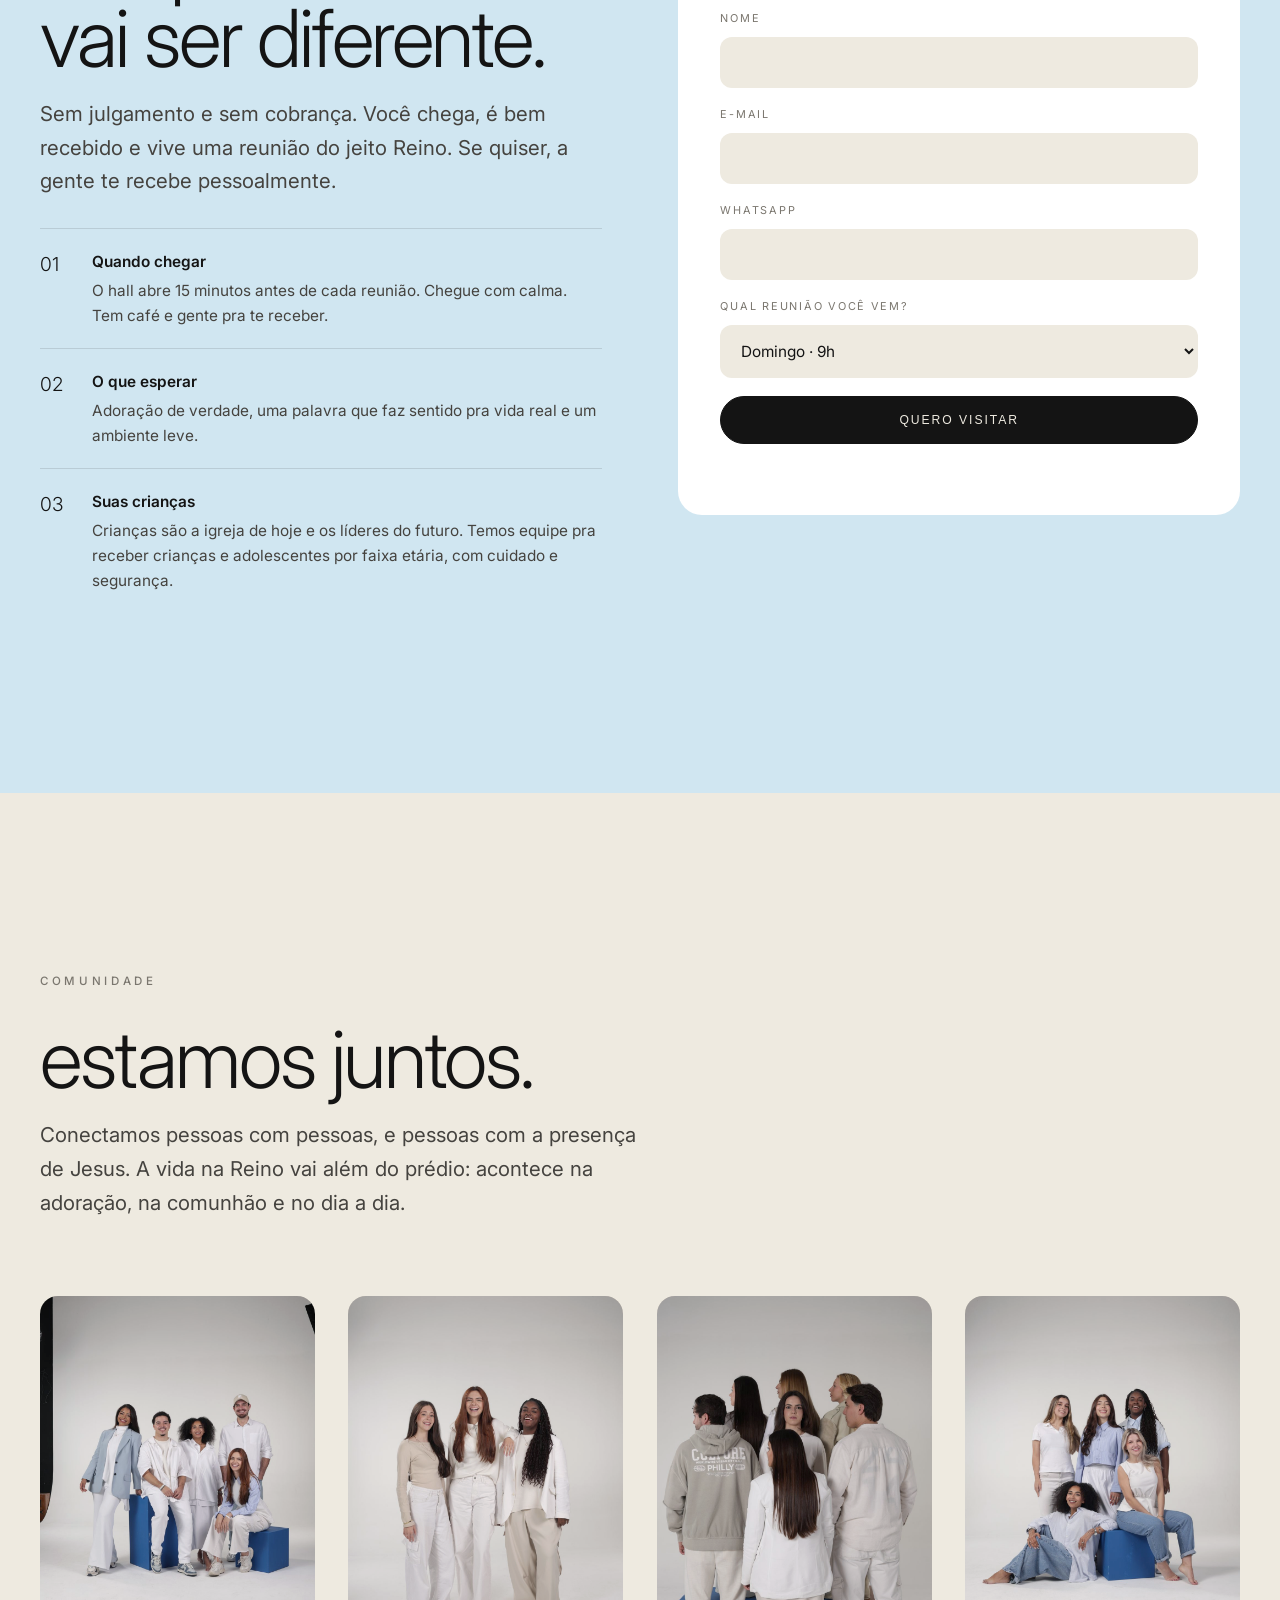
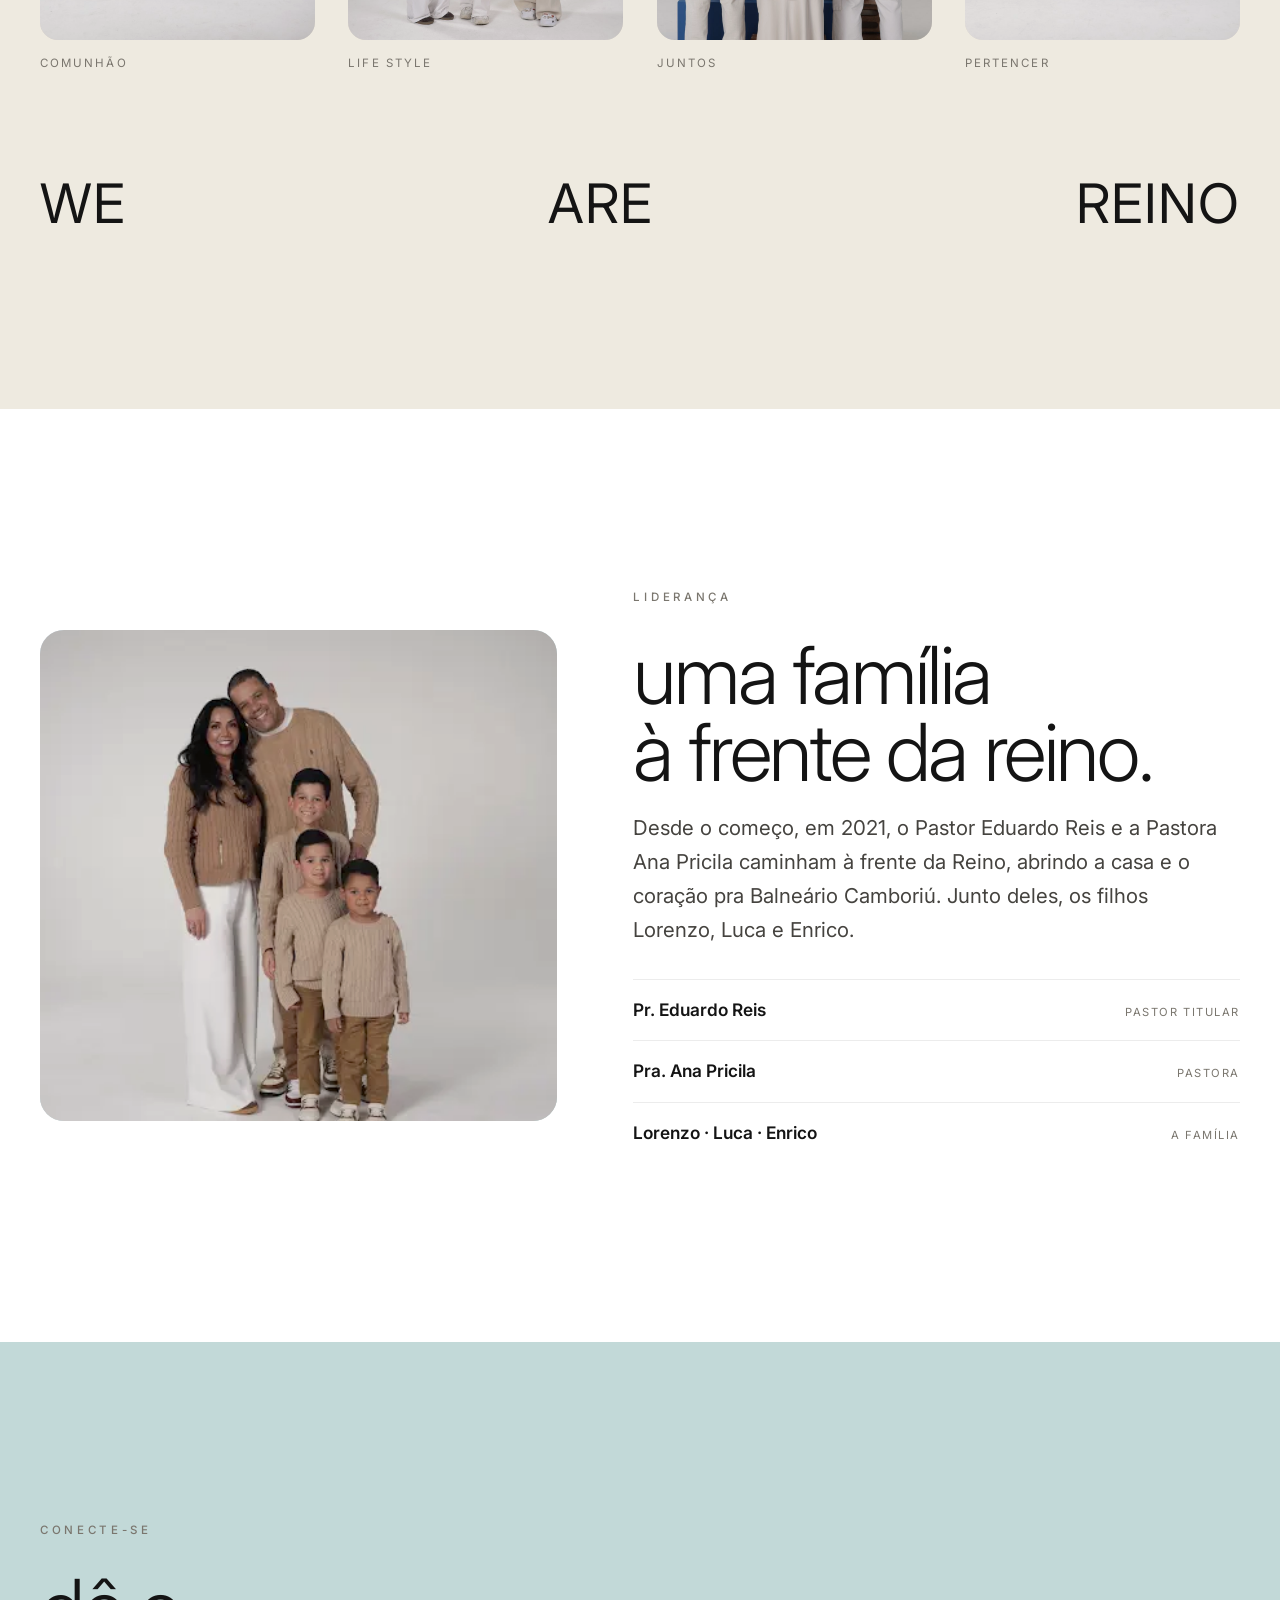
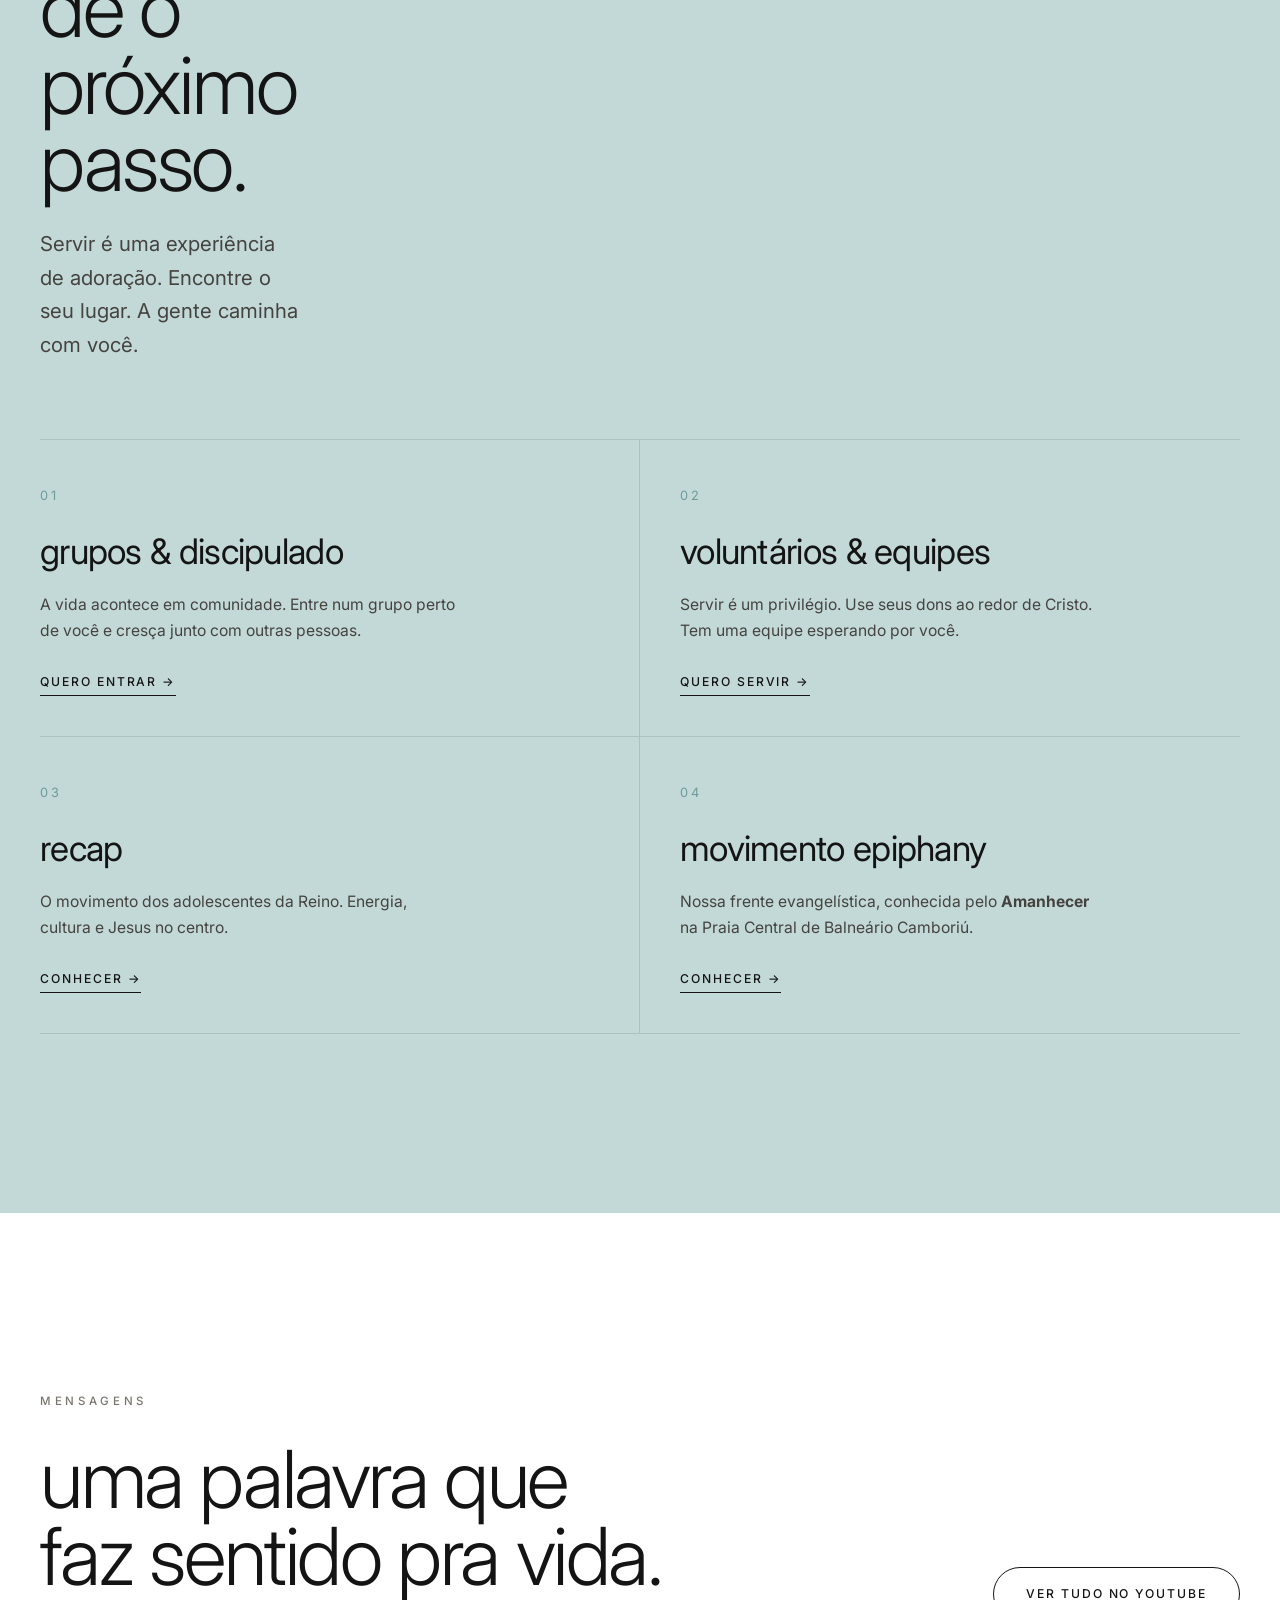
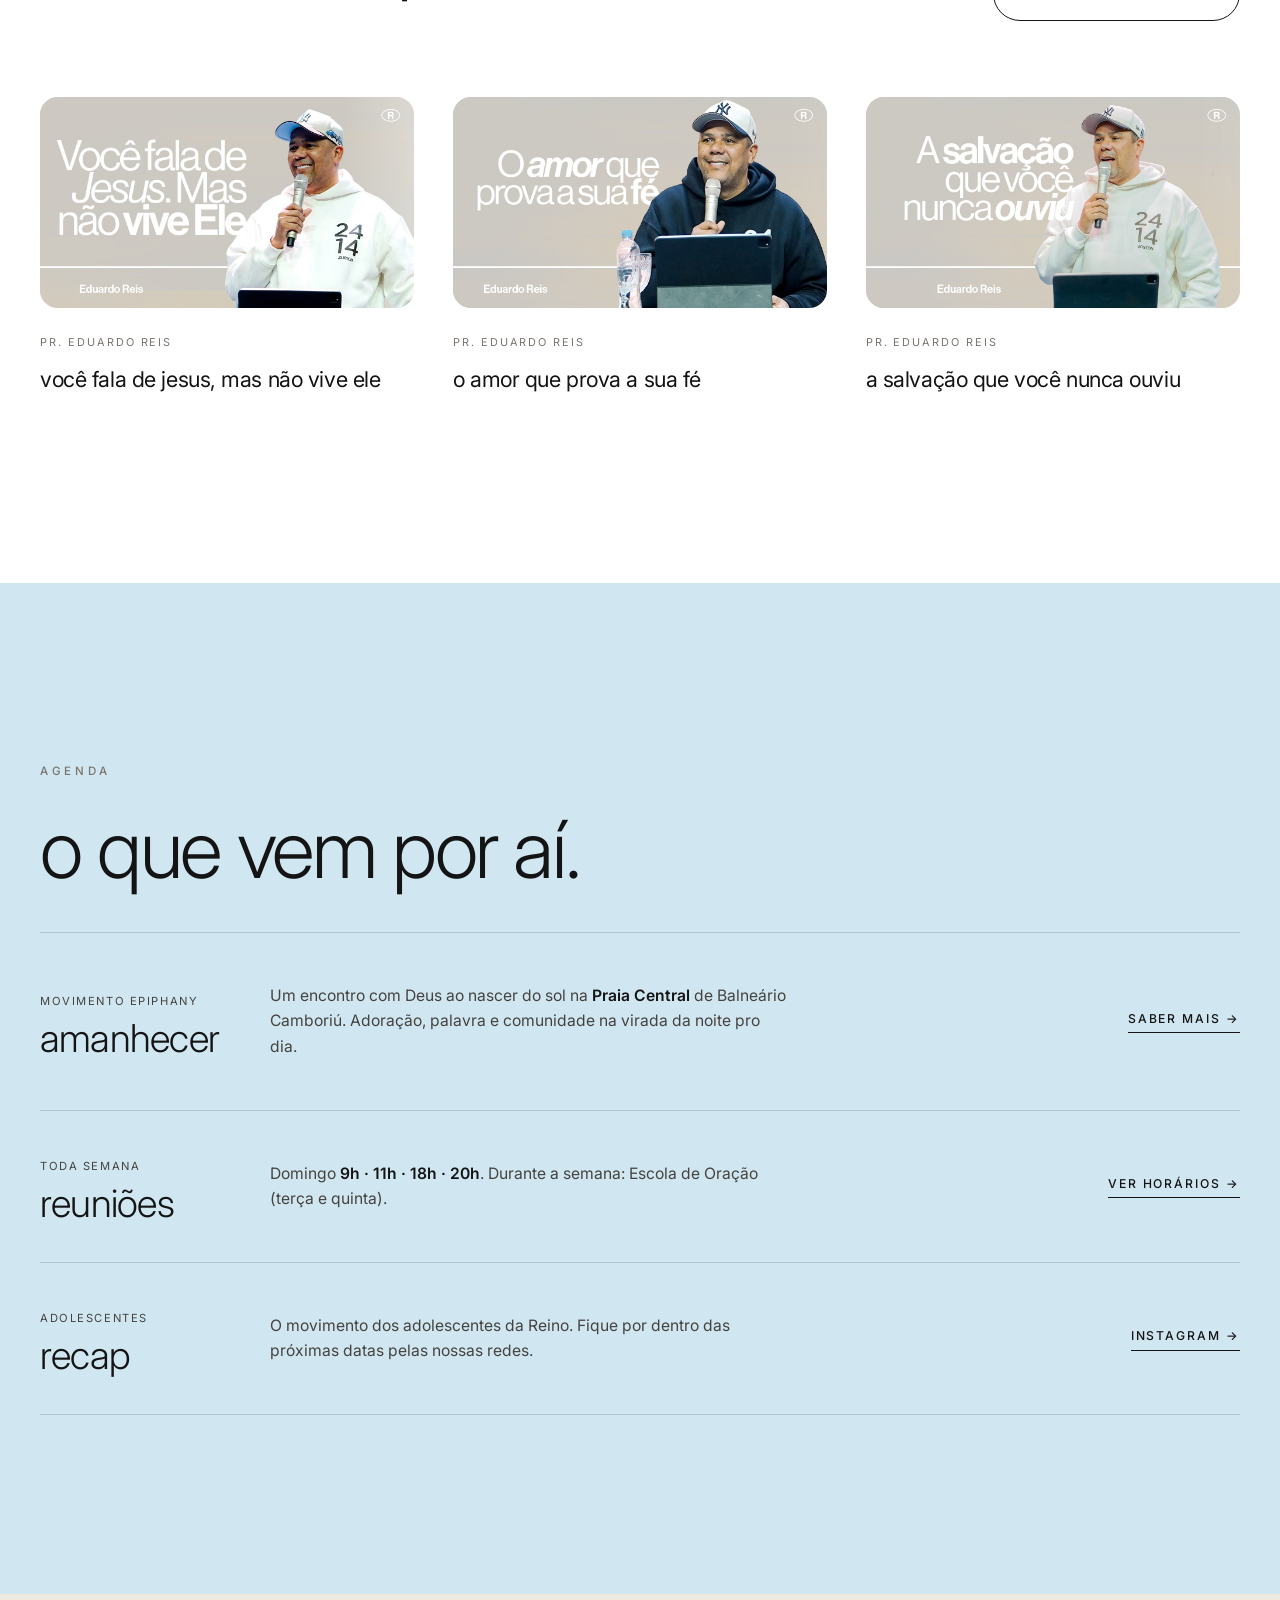
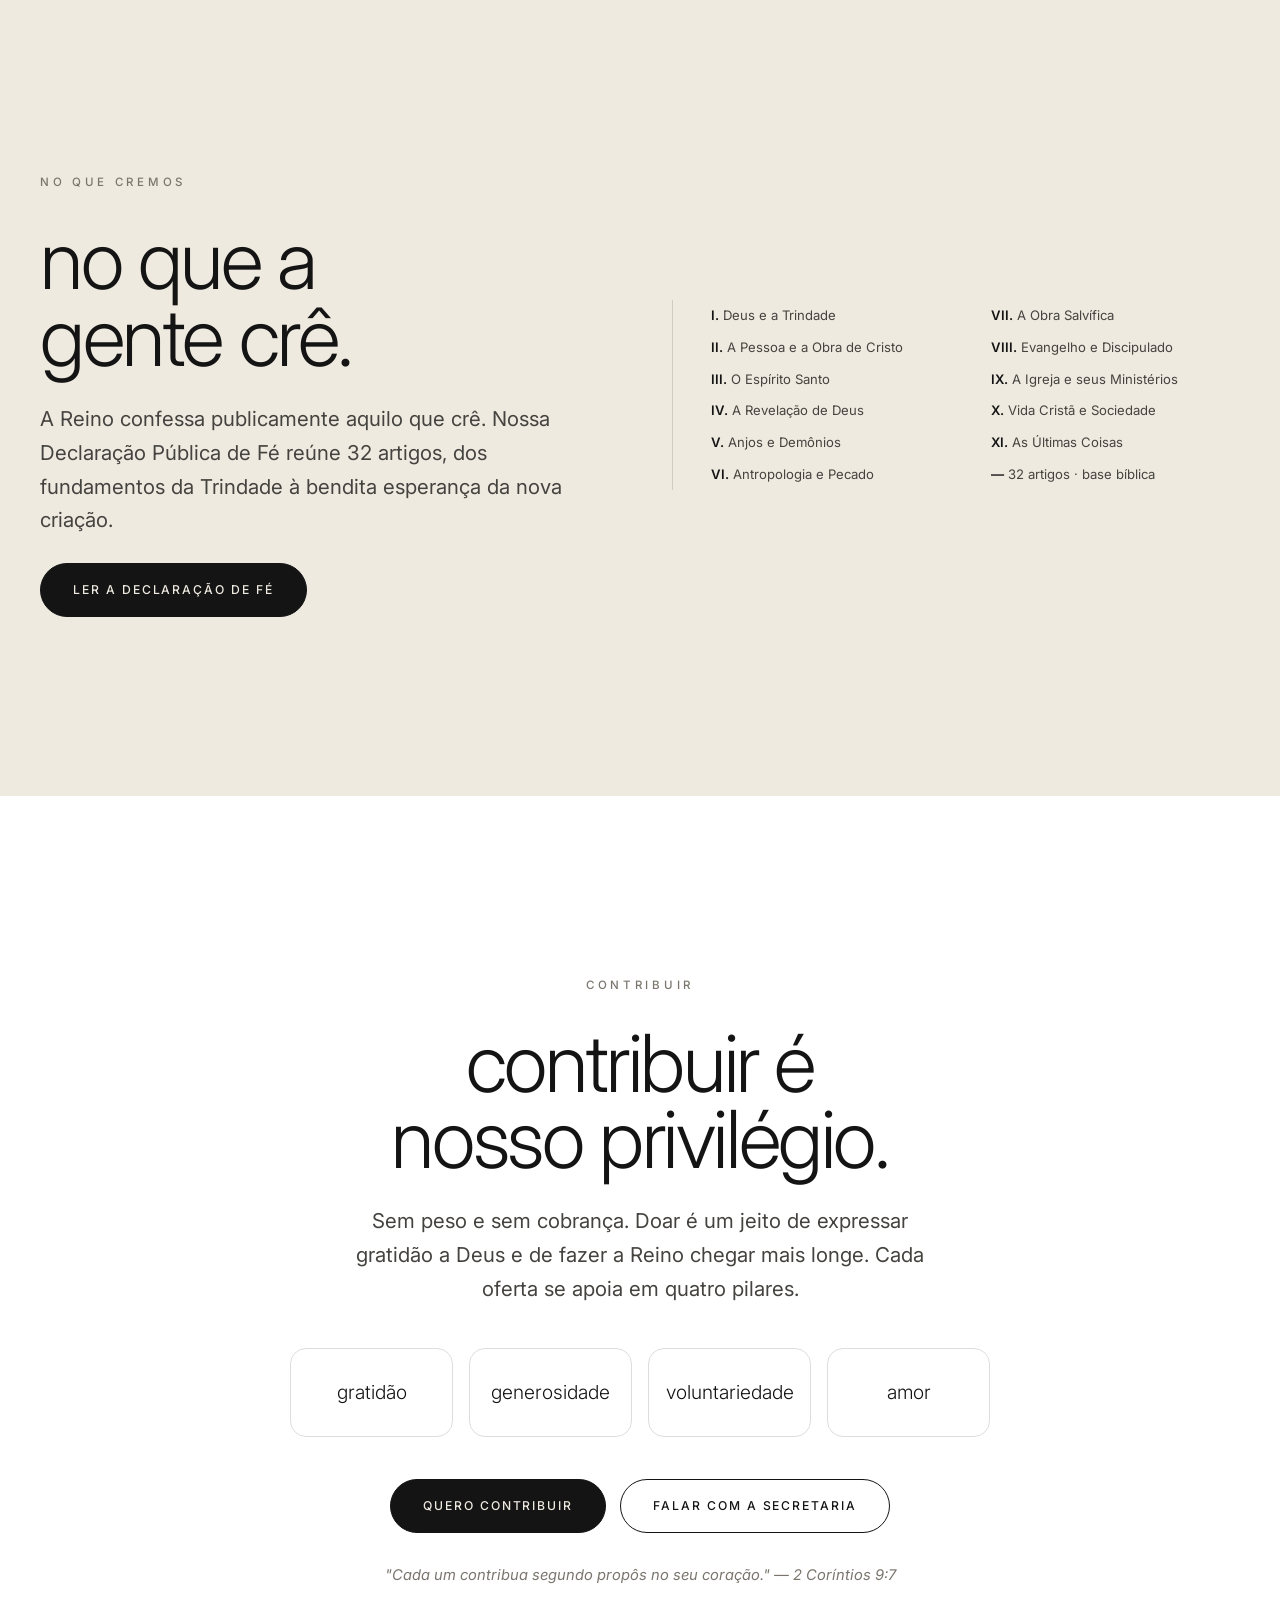
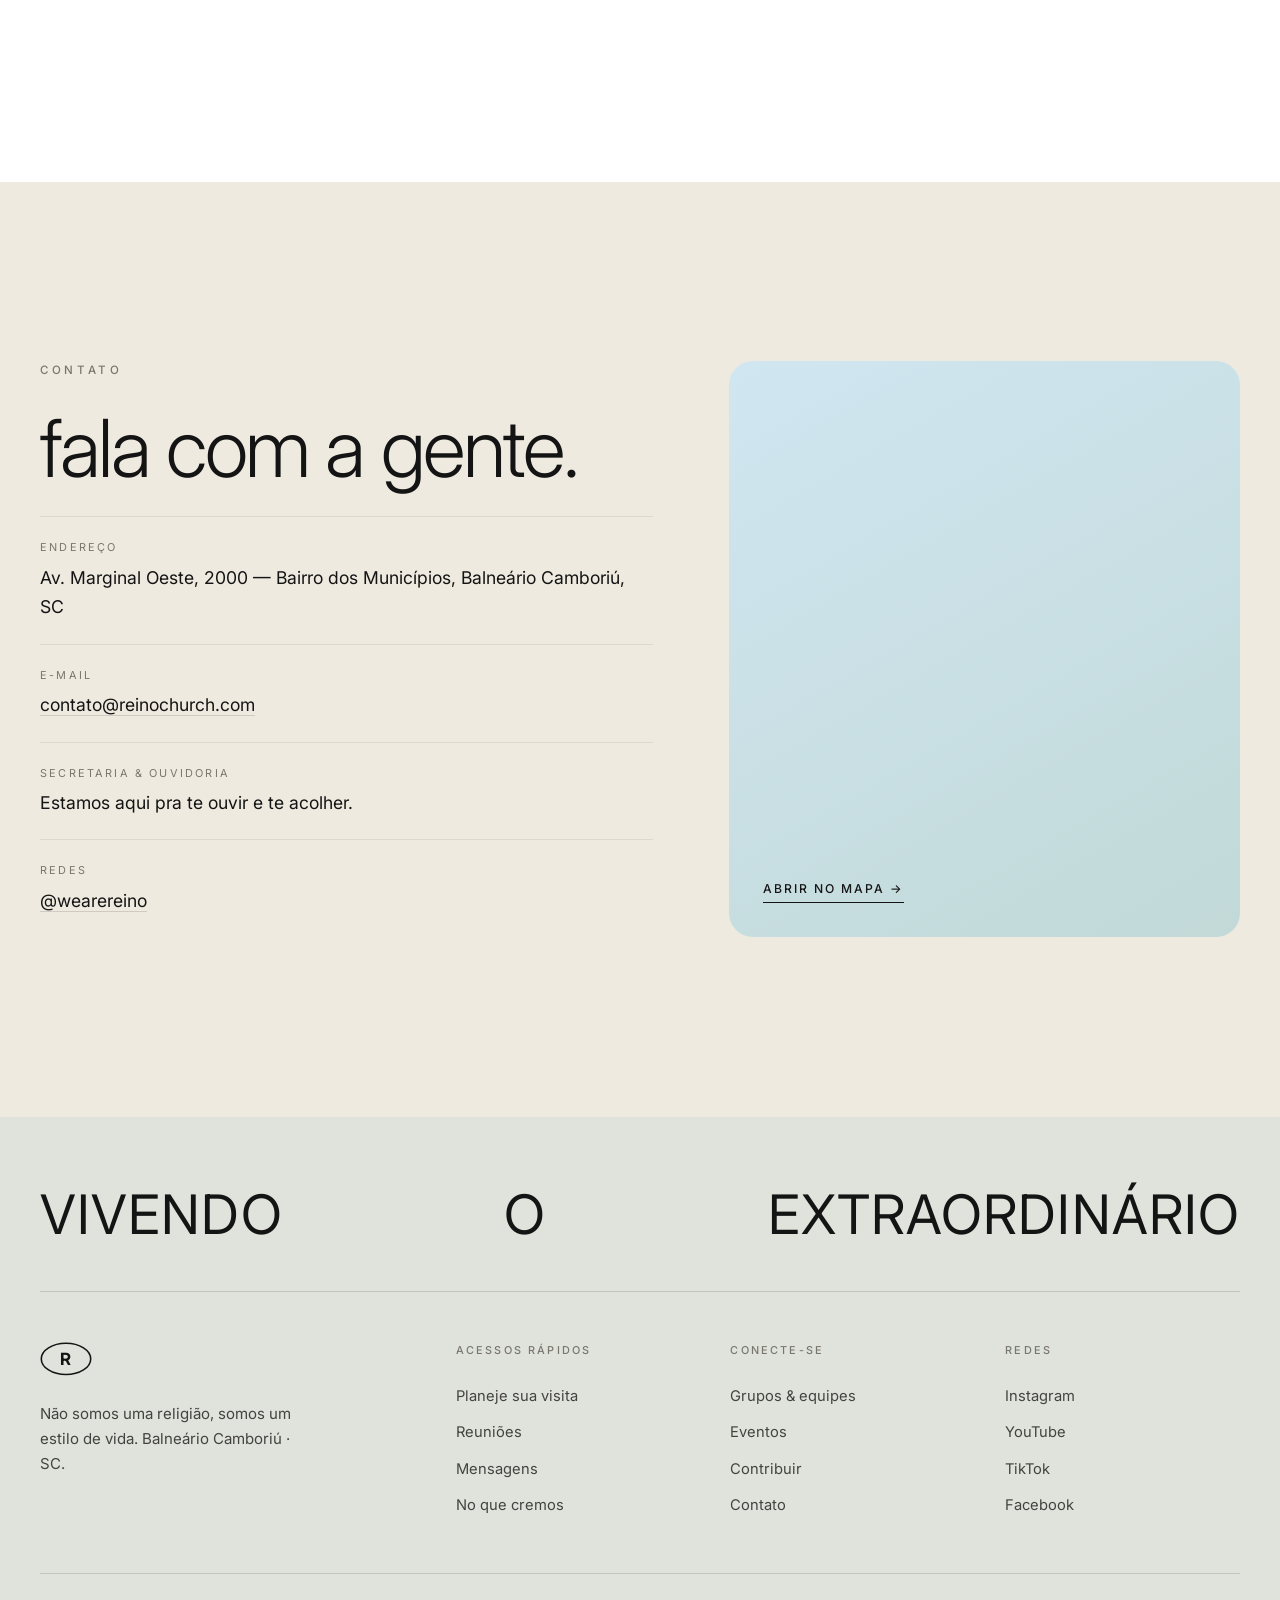
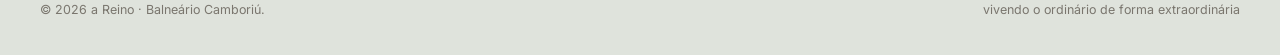
==== commit d0cc893c: "Remove redundant heading in the Jornada section The big 'pertencer, acreditar, se tornar' heading du" ====
--- a/index.html
+++ b/index.html
@@ -99,7 +99,7 @@
     <div class="container">
       <div class="journey-head reveal">
         <p class="eyebrow">A jornada</p>
-        <h2 class="h2">pertencer, acreditar, se tornar.</h2>
+        <p class="journey-lead">Todo mundo tem um lugar aqui. Do primeiro passo à transformação em Cristo.</p>
       </div>
       <div class="journey-grid">
         <article class="journey-step reveal">
--- a/css/styles.css
+++ b/css/styles.css
@@ -247,8 +247,9 @@
    JORNADA — belong · believe · become
    ============================================================ */
 .section-journey { background: var(--ceu); }
-.journey-head { text-align: center; max-width: 30ch; margin: 0 auto clamp(56px, 7vw, 96px); }
+.journey-head { text-align: center; max-width: 44ch; margin: 0 auto clamp(56px, 7vw, 96px); }
 .journey-head .h2 { margin: 0; }
+.journey-lead { font-weight: 300; font-size: clamp(1.3rem, 2.6vw, 2rem); line-height: 1.28; letter-spacing: -0.01em; color: var(--ink); margin: 0; text-wrap: balance; }
 .journey-grid { display: grid; grid-template-columns: repeat(3, 1fr); gap: clamp(36px, 5vw, 80px); }
 .journey-step { text-align: center; }
 .journey-en { display: block; font-weight: 200; font-size: clamp(2.4rem, 5vw, 3.6rem); letter-spacing: -0.03em; line-height: 1; margin-bottom: 16px; text-transform: lowercase; }
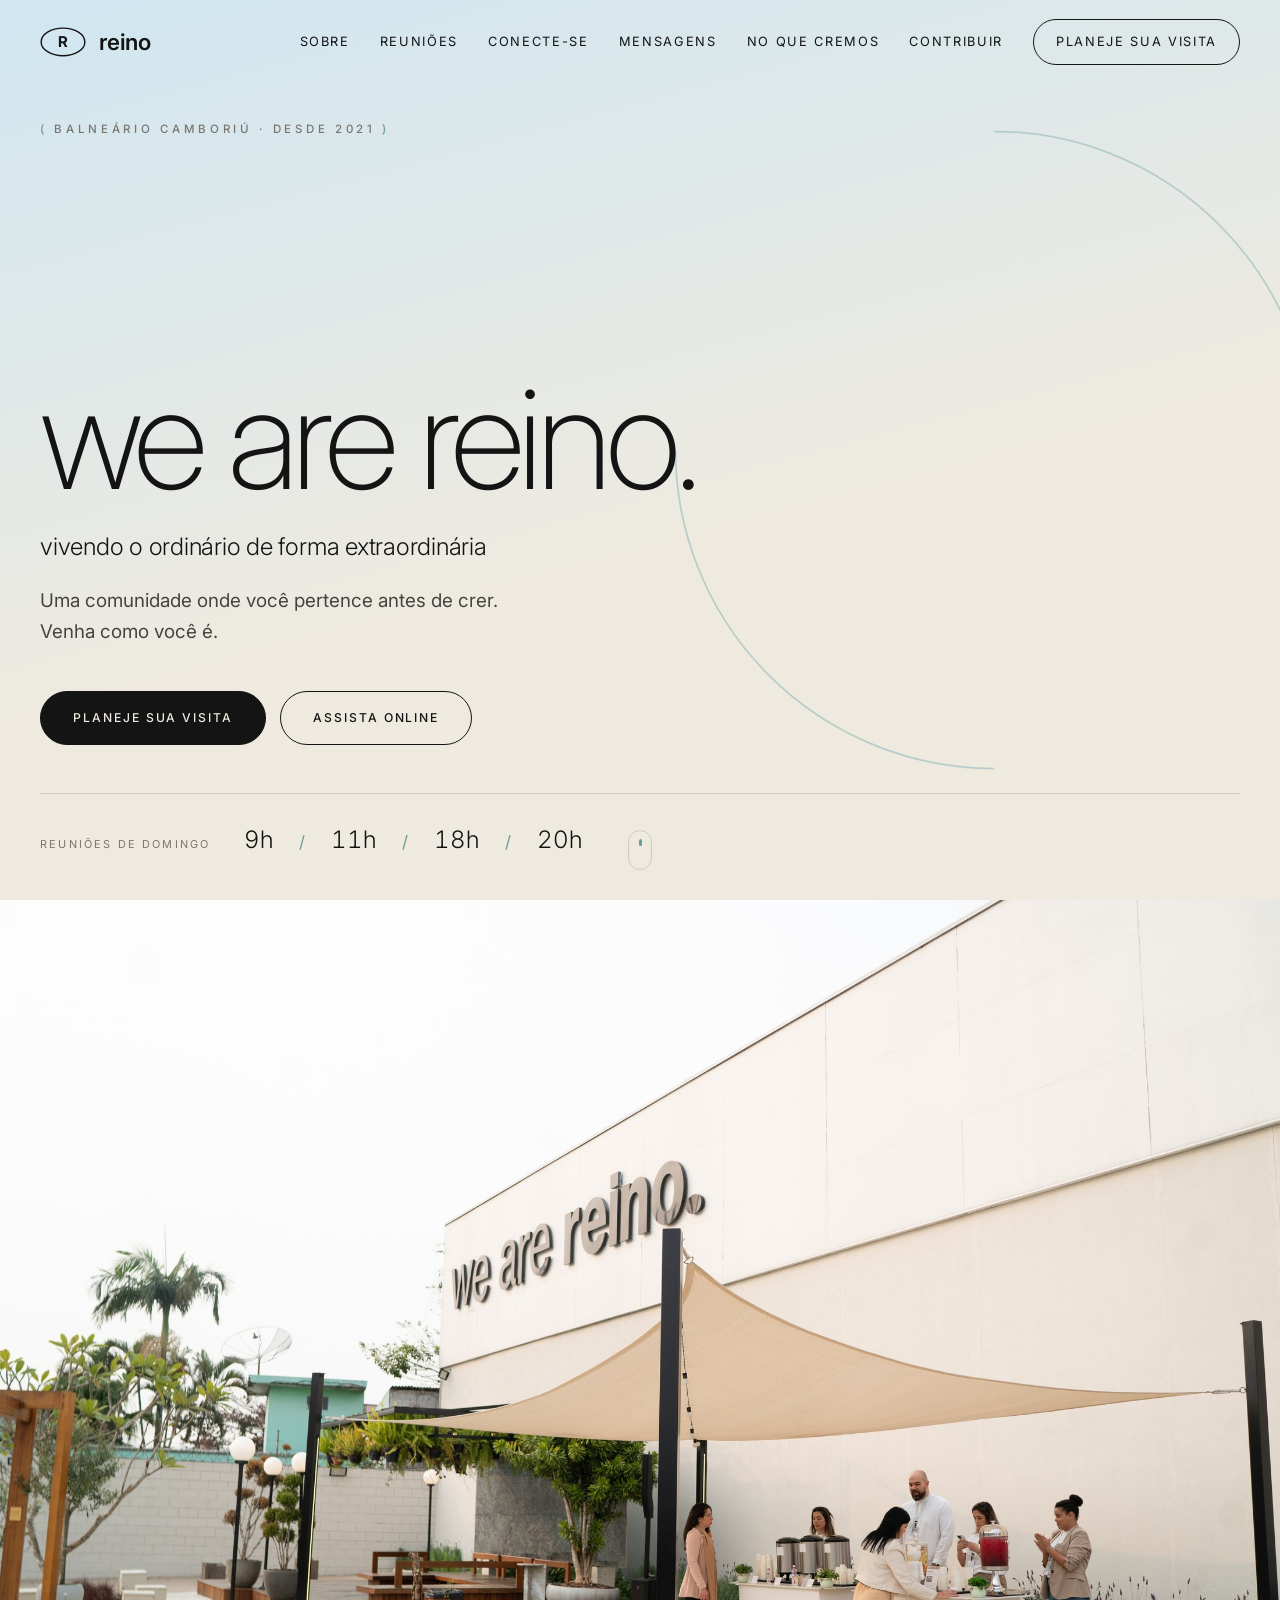
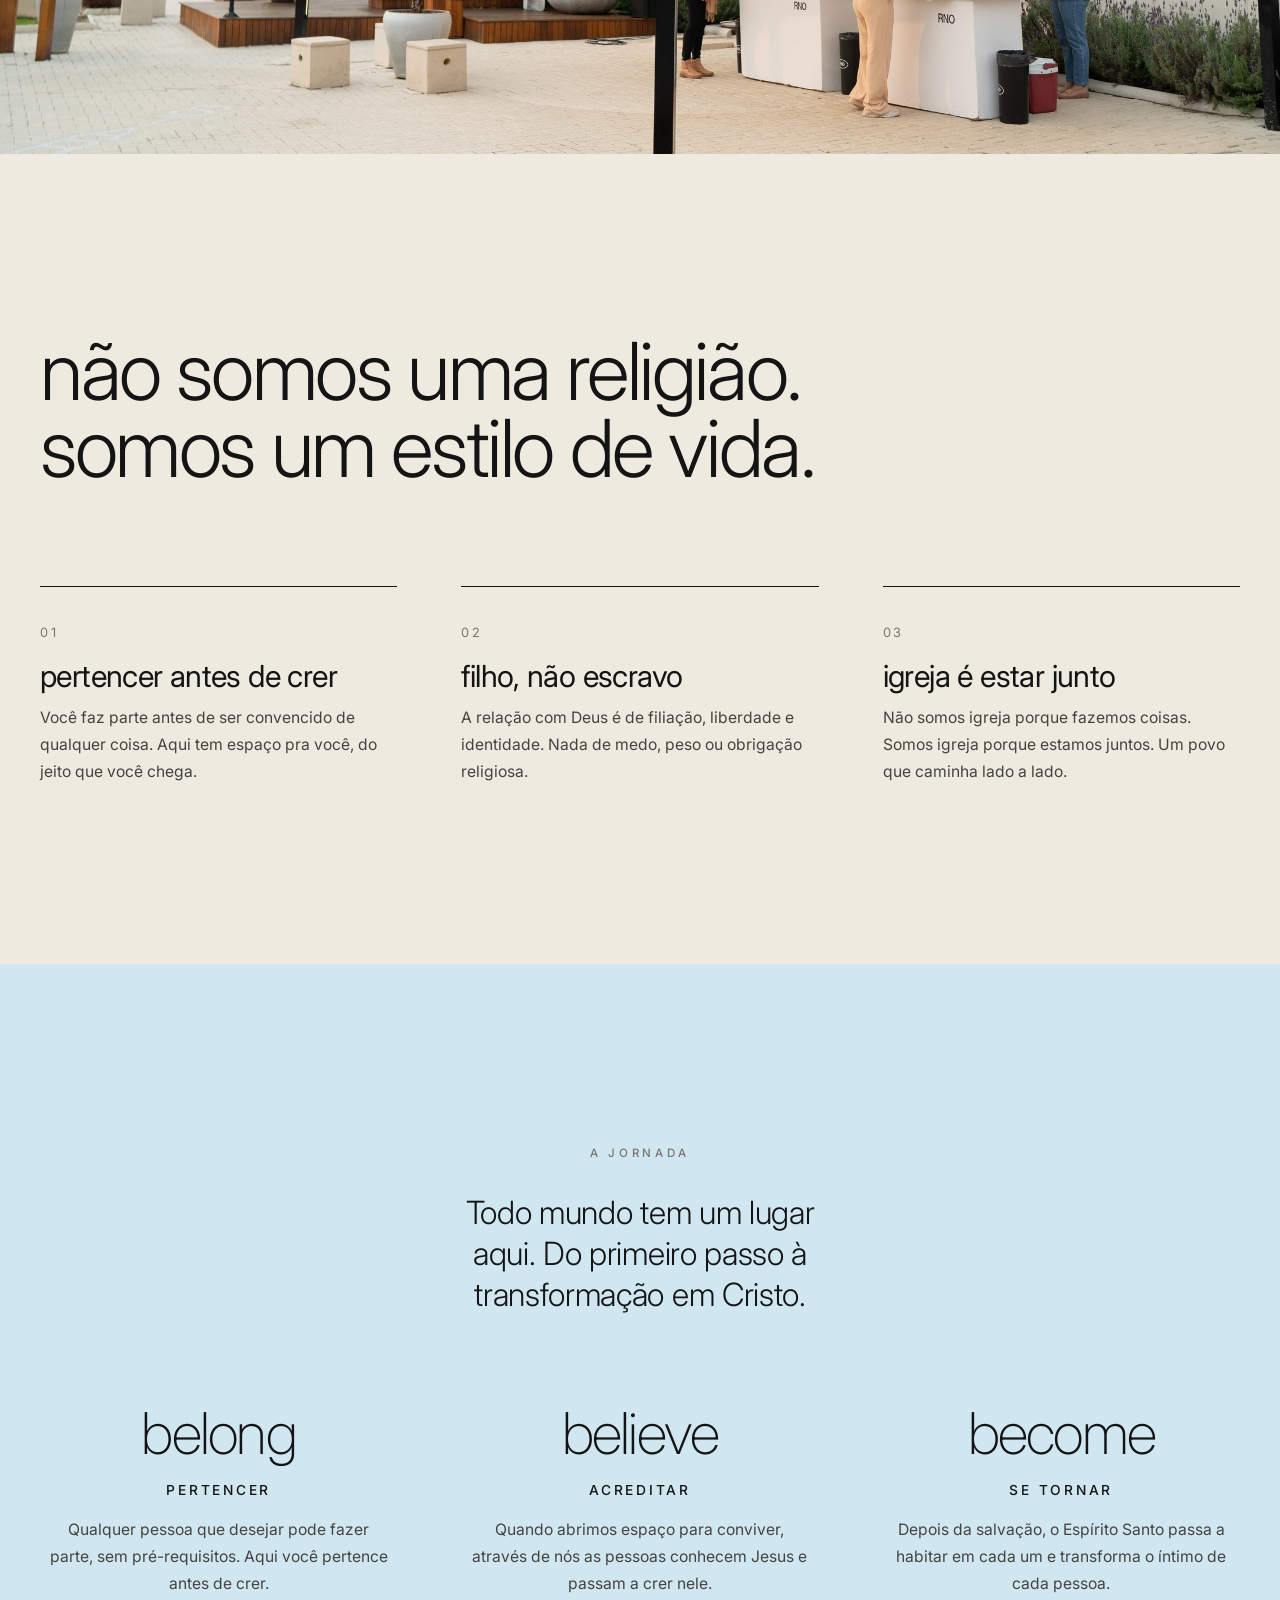
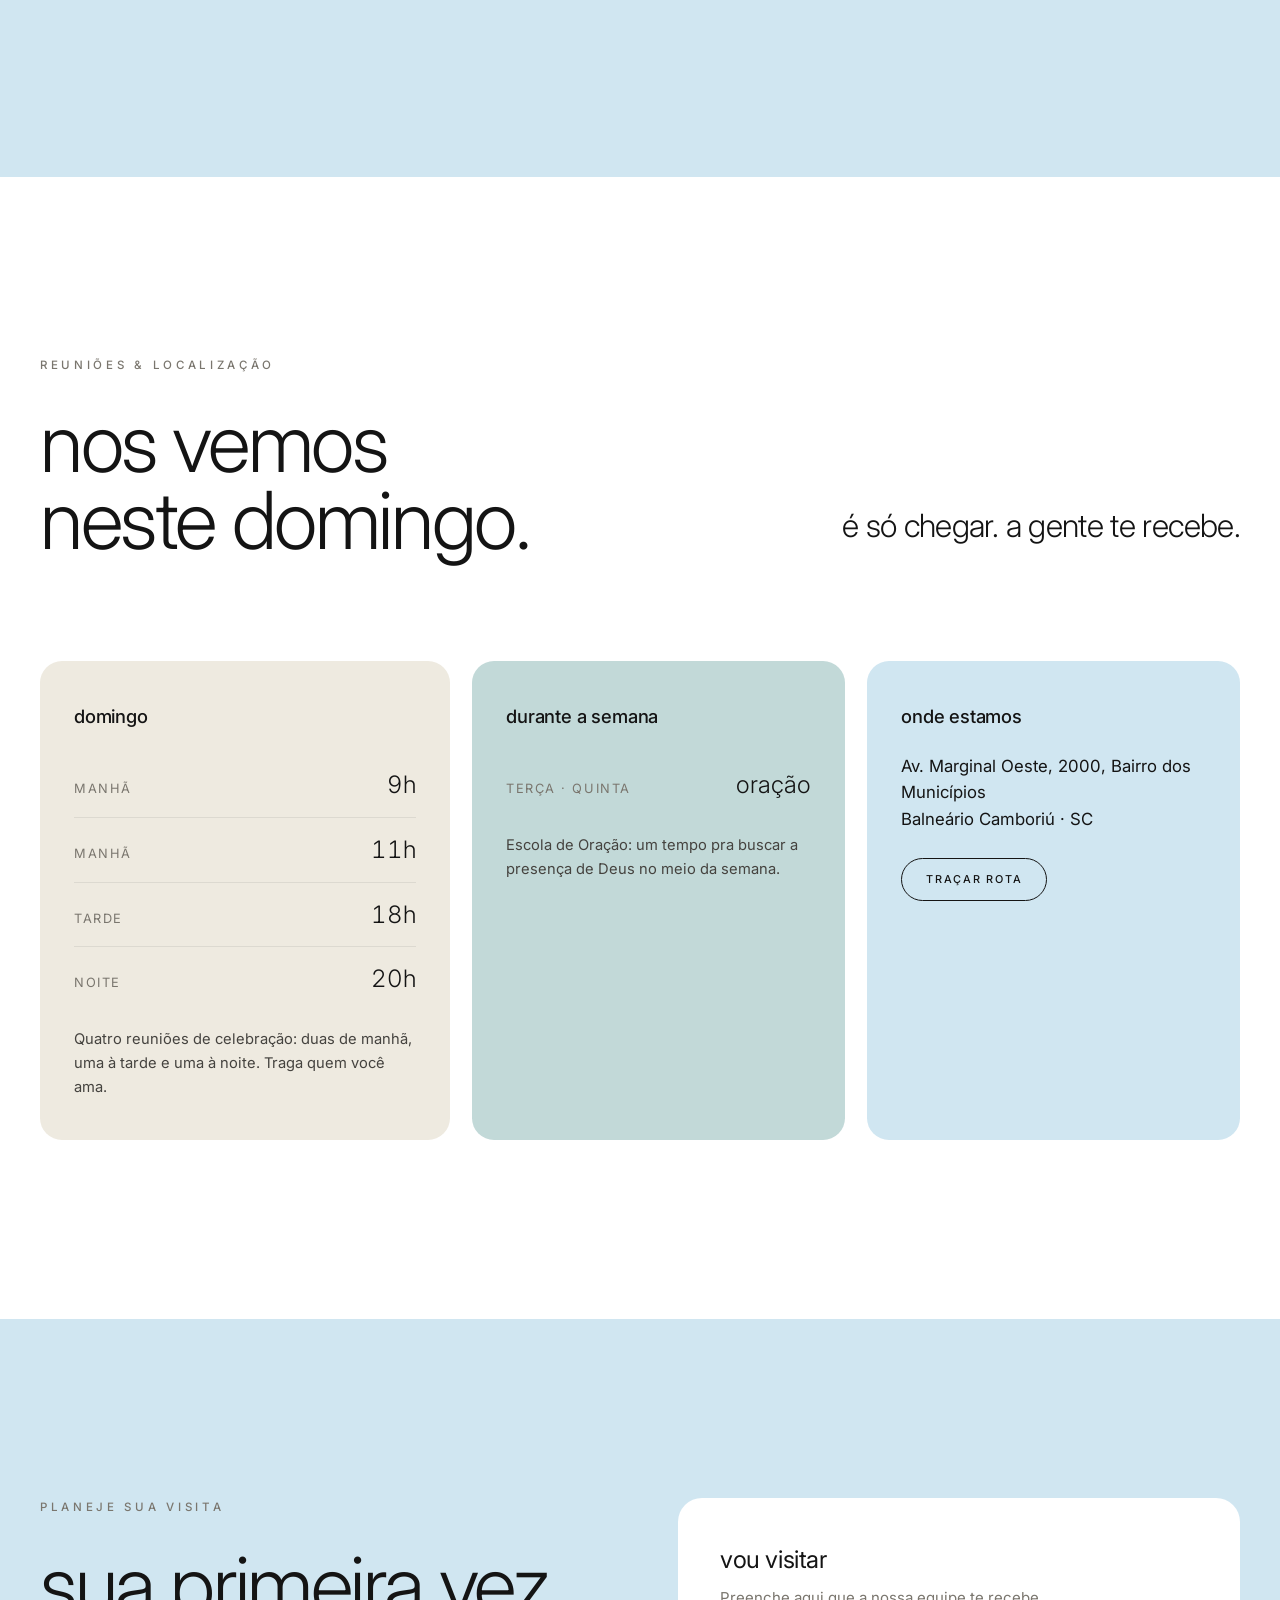
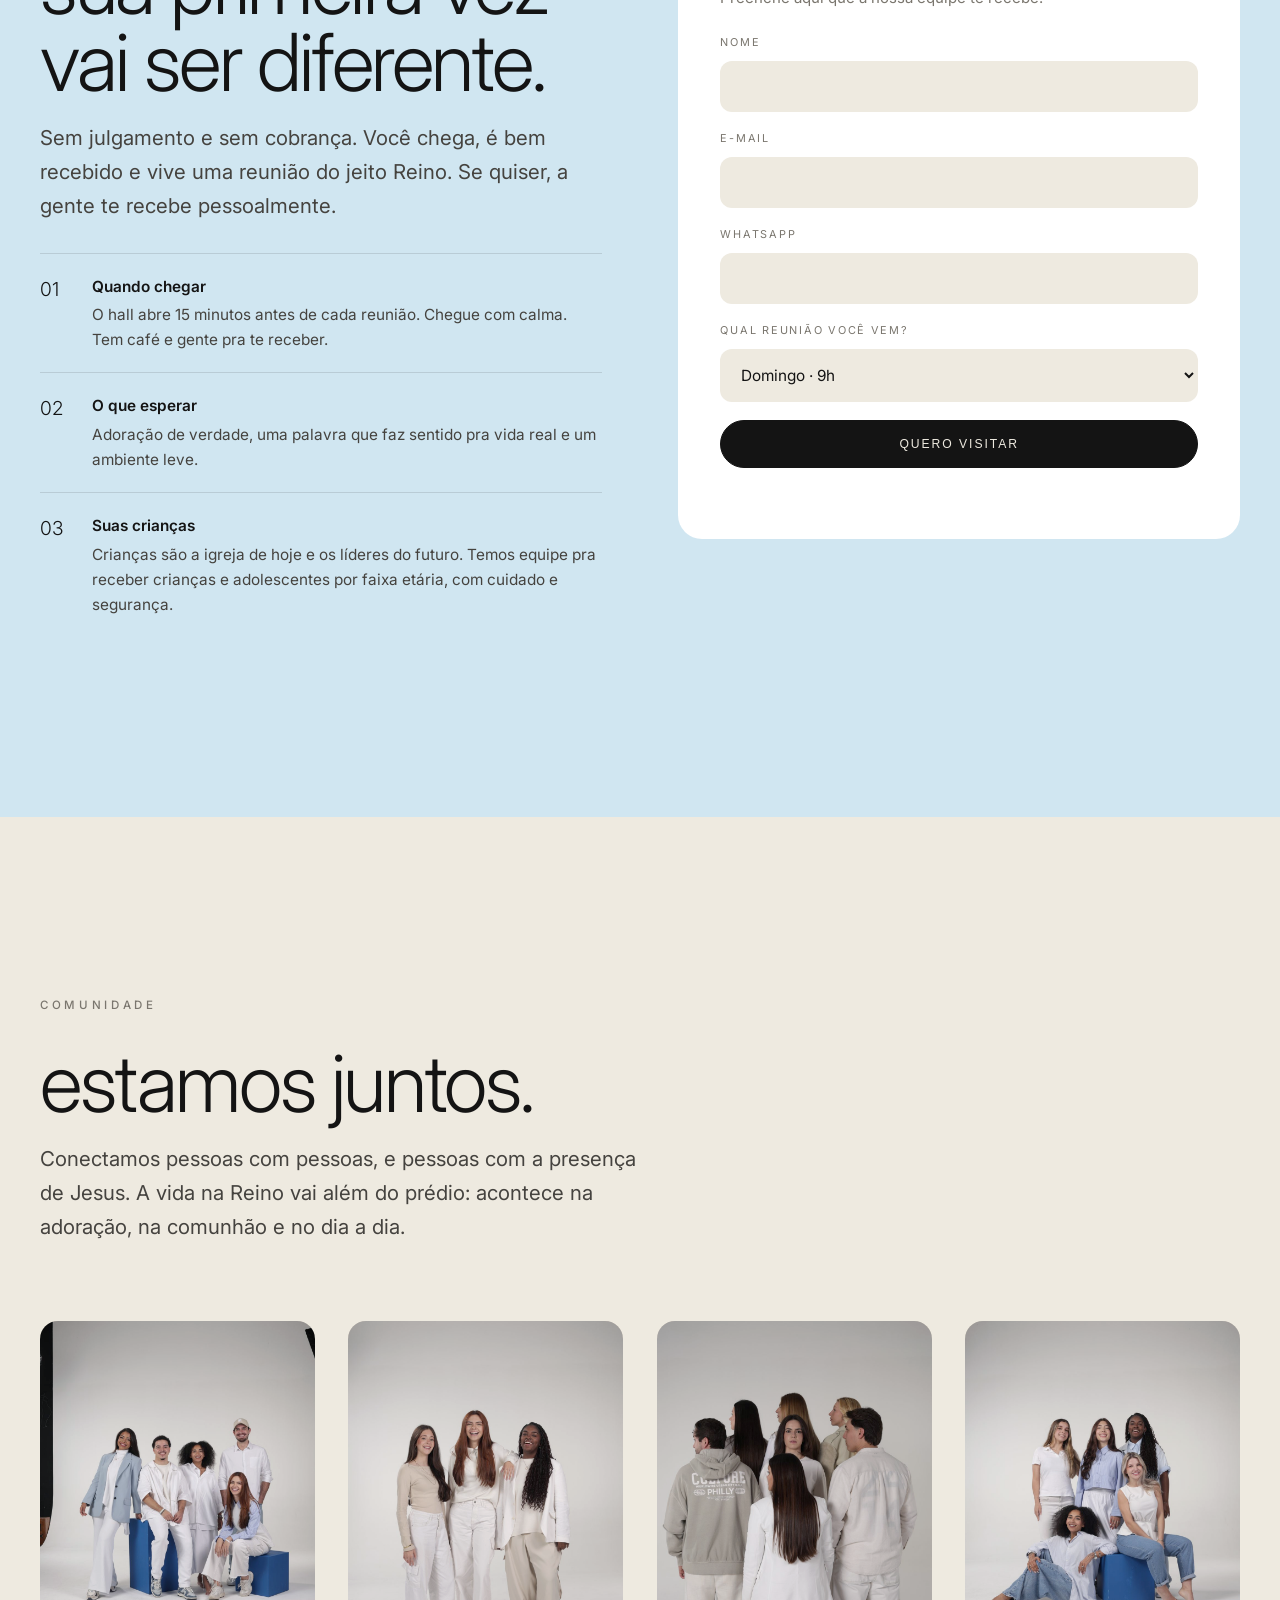
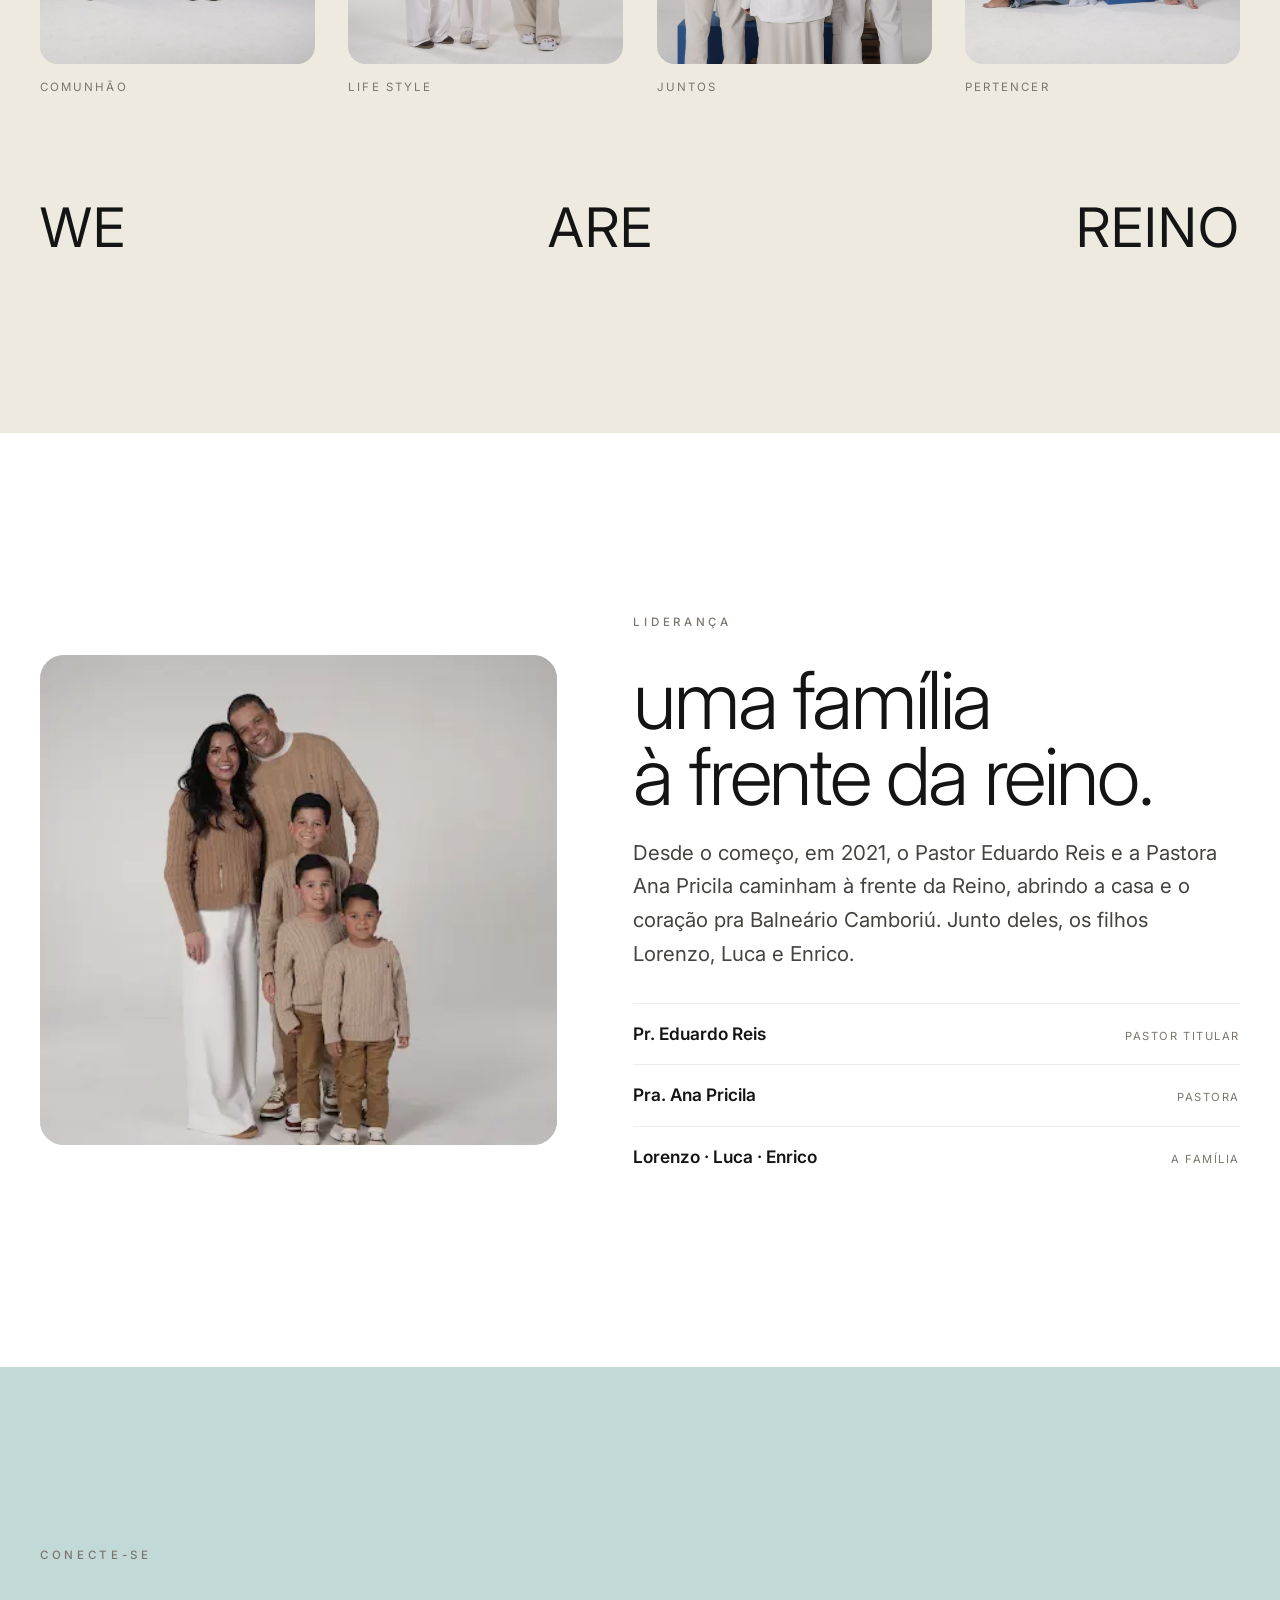
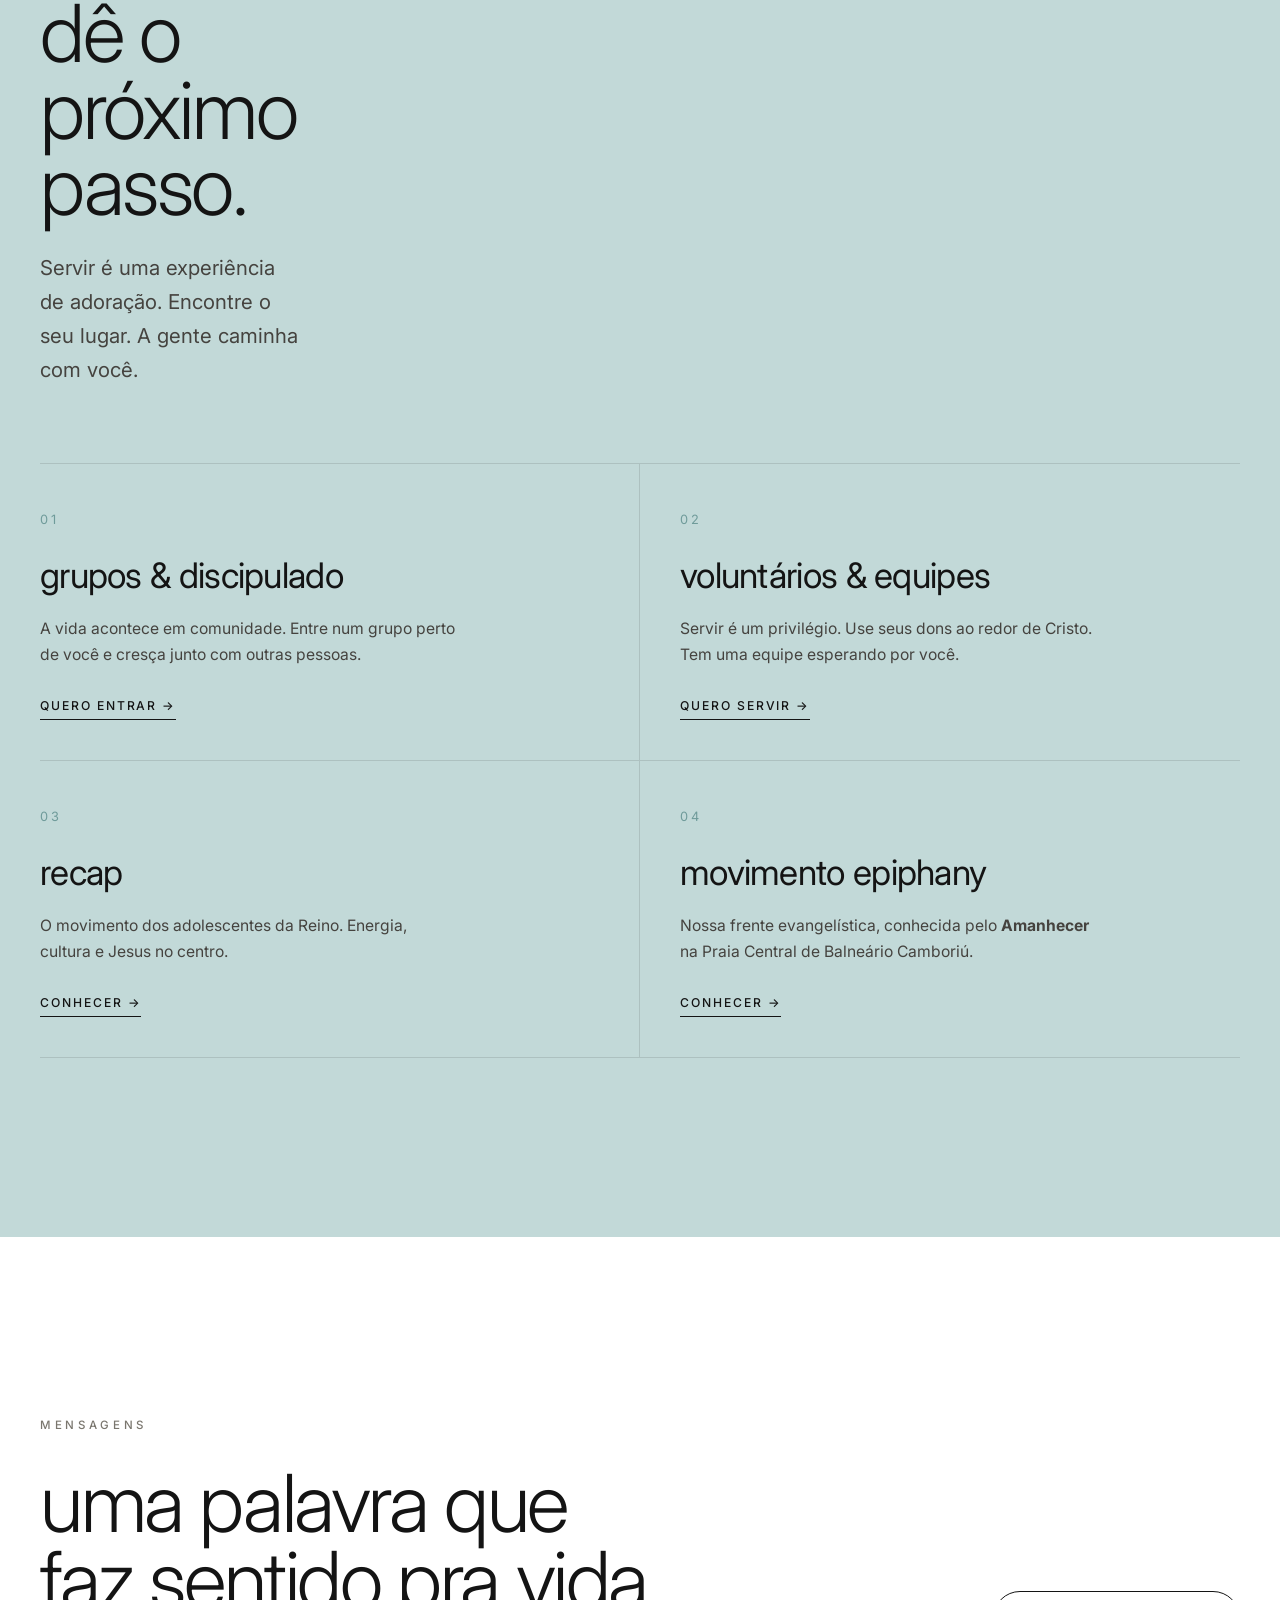
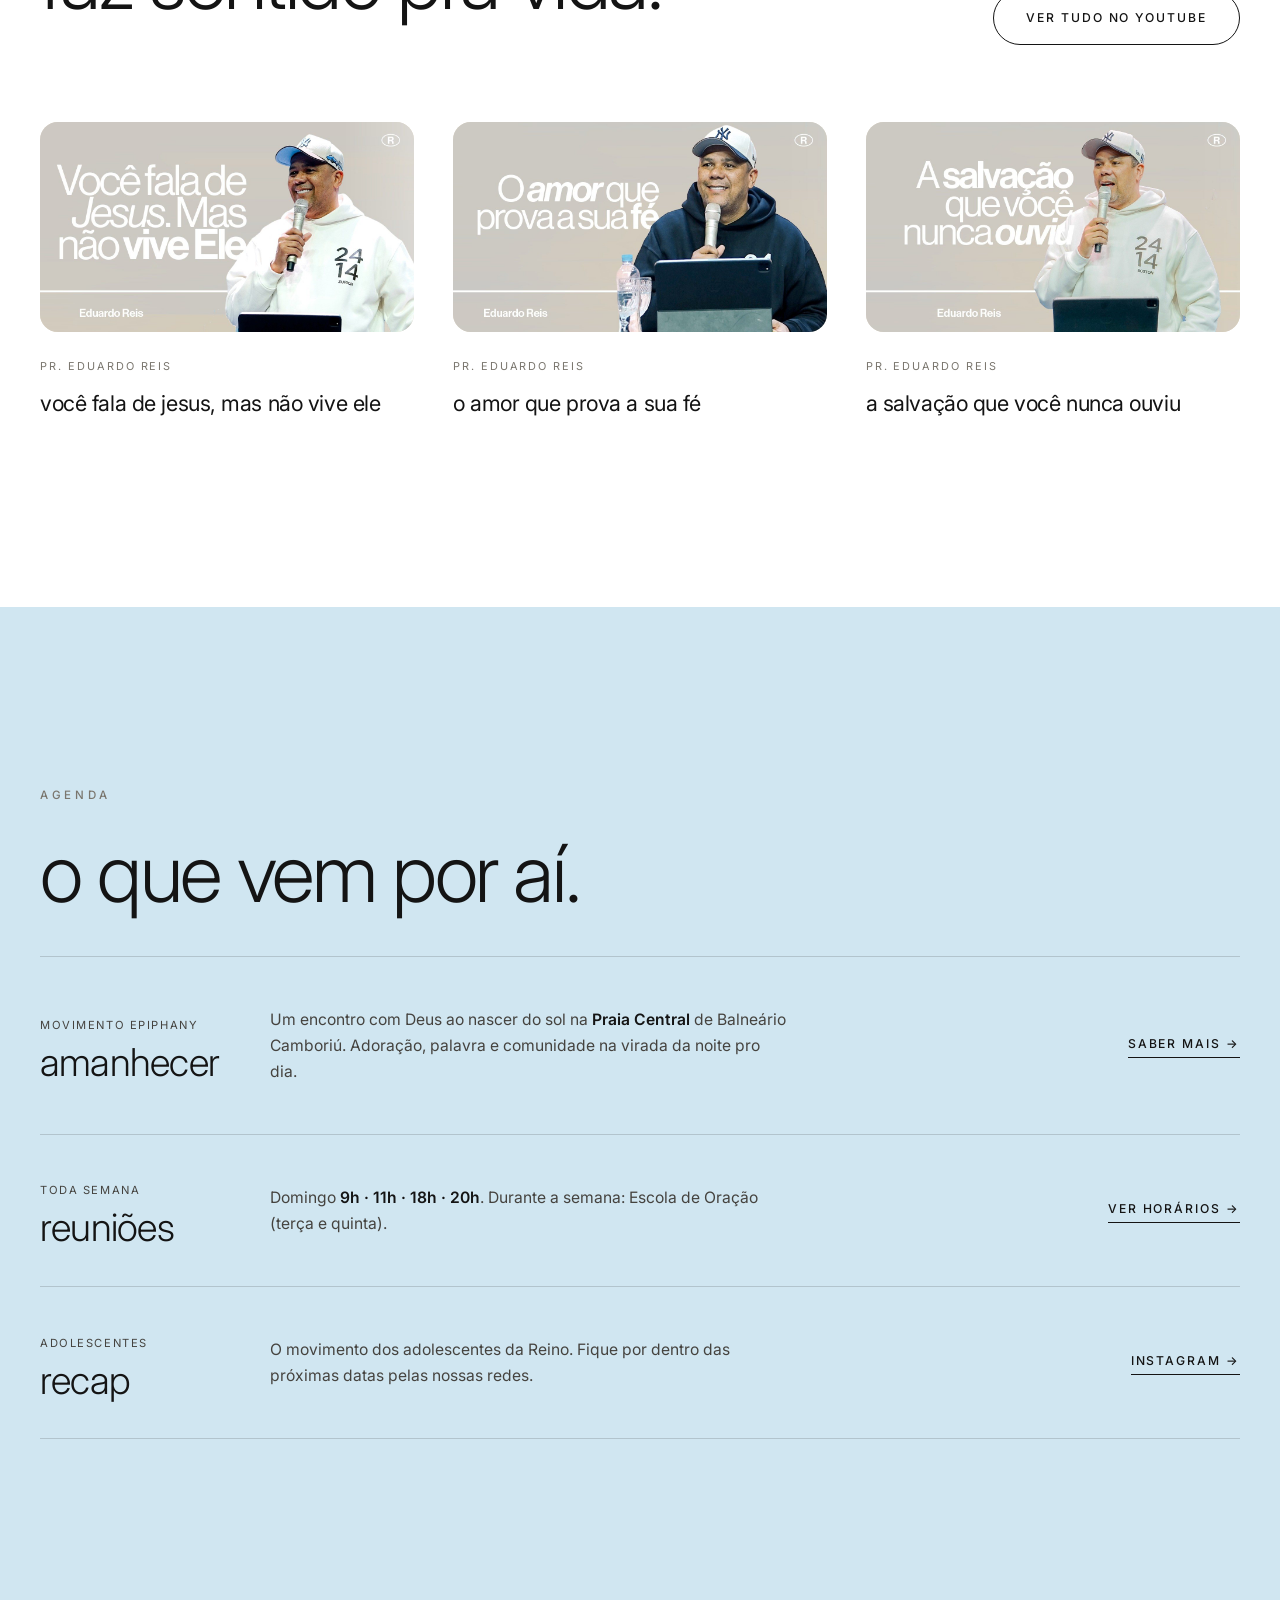
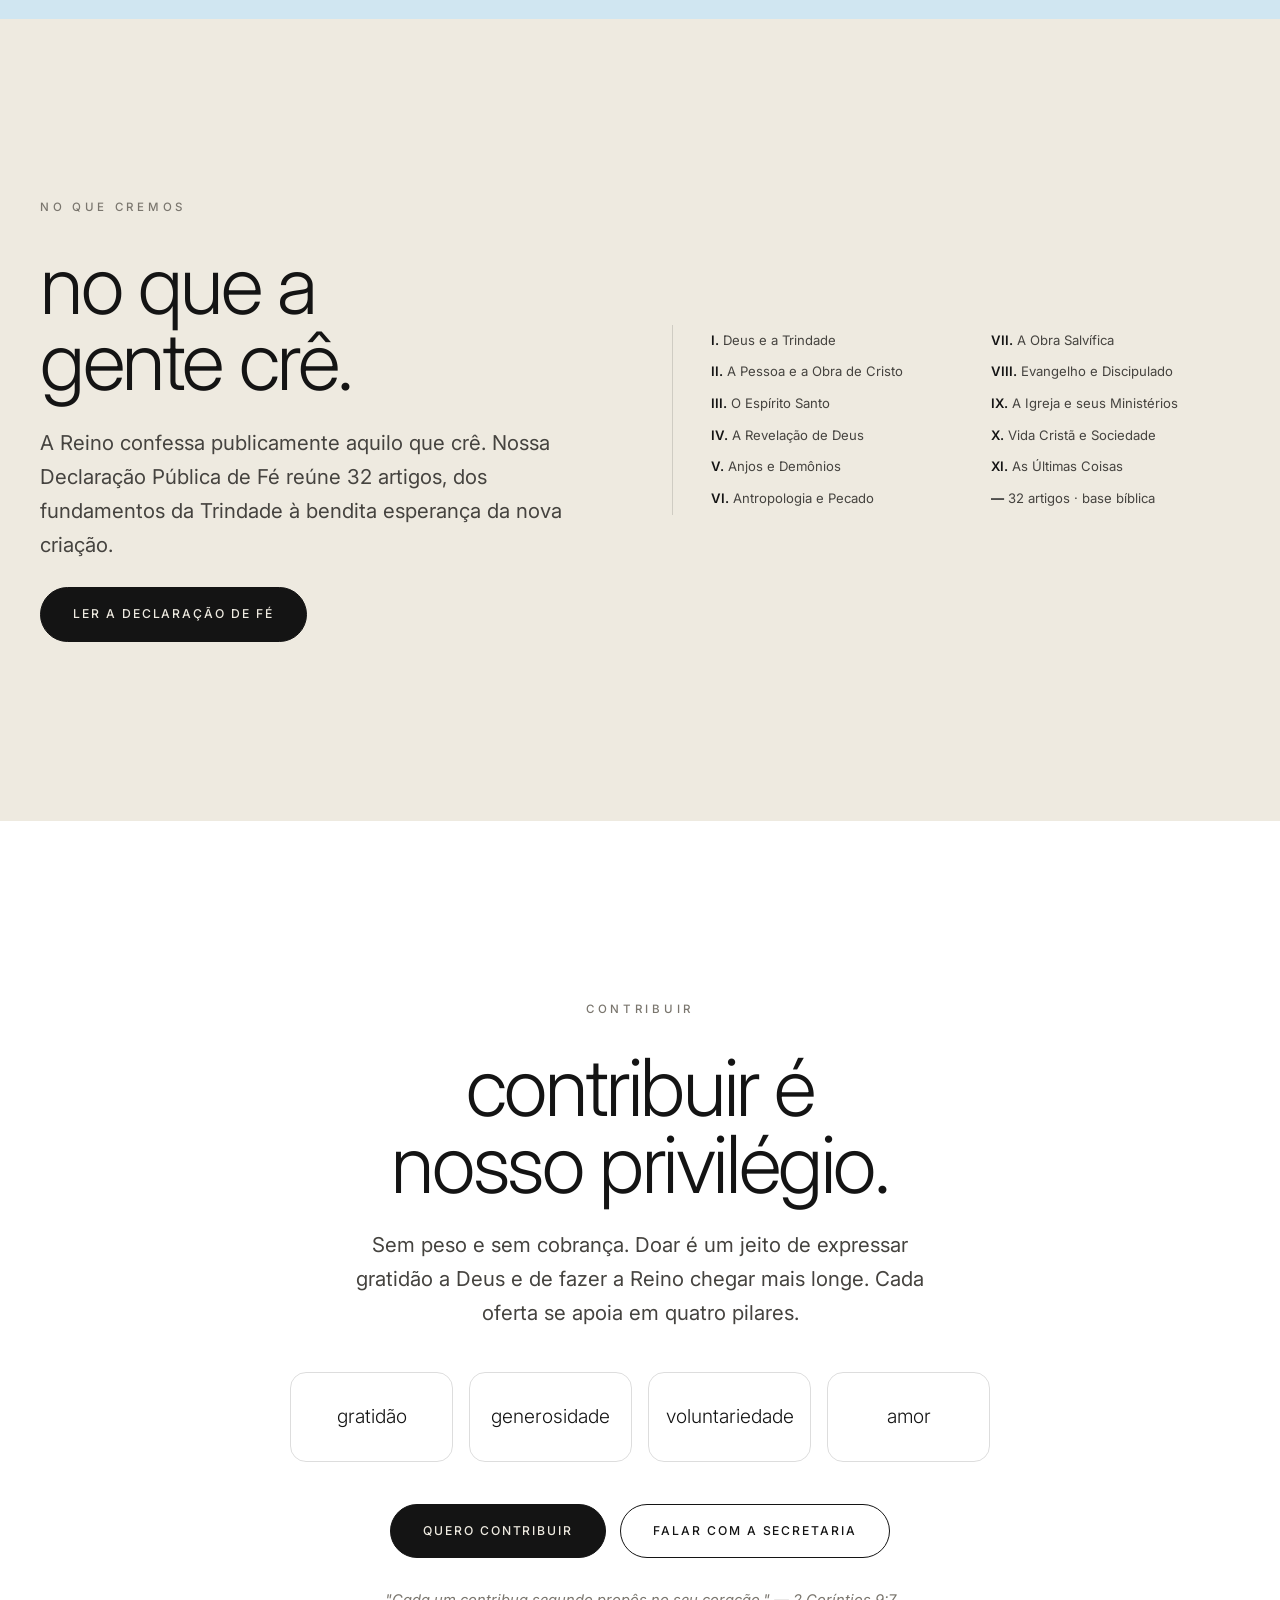
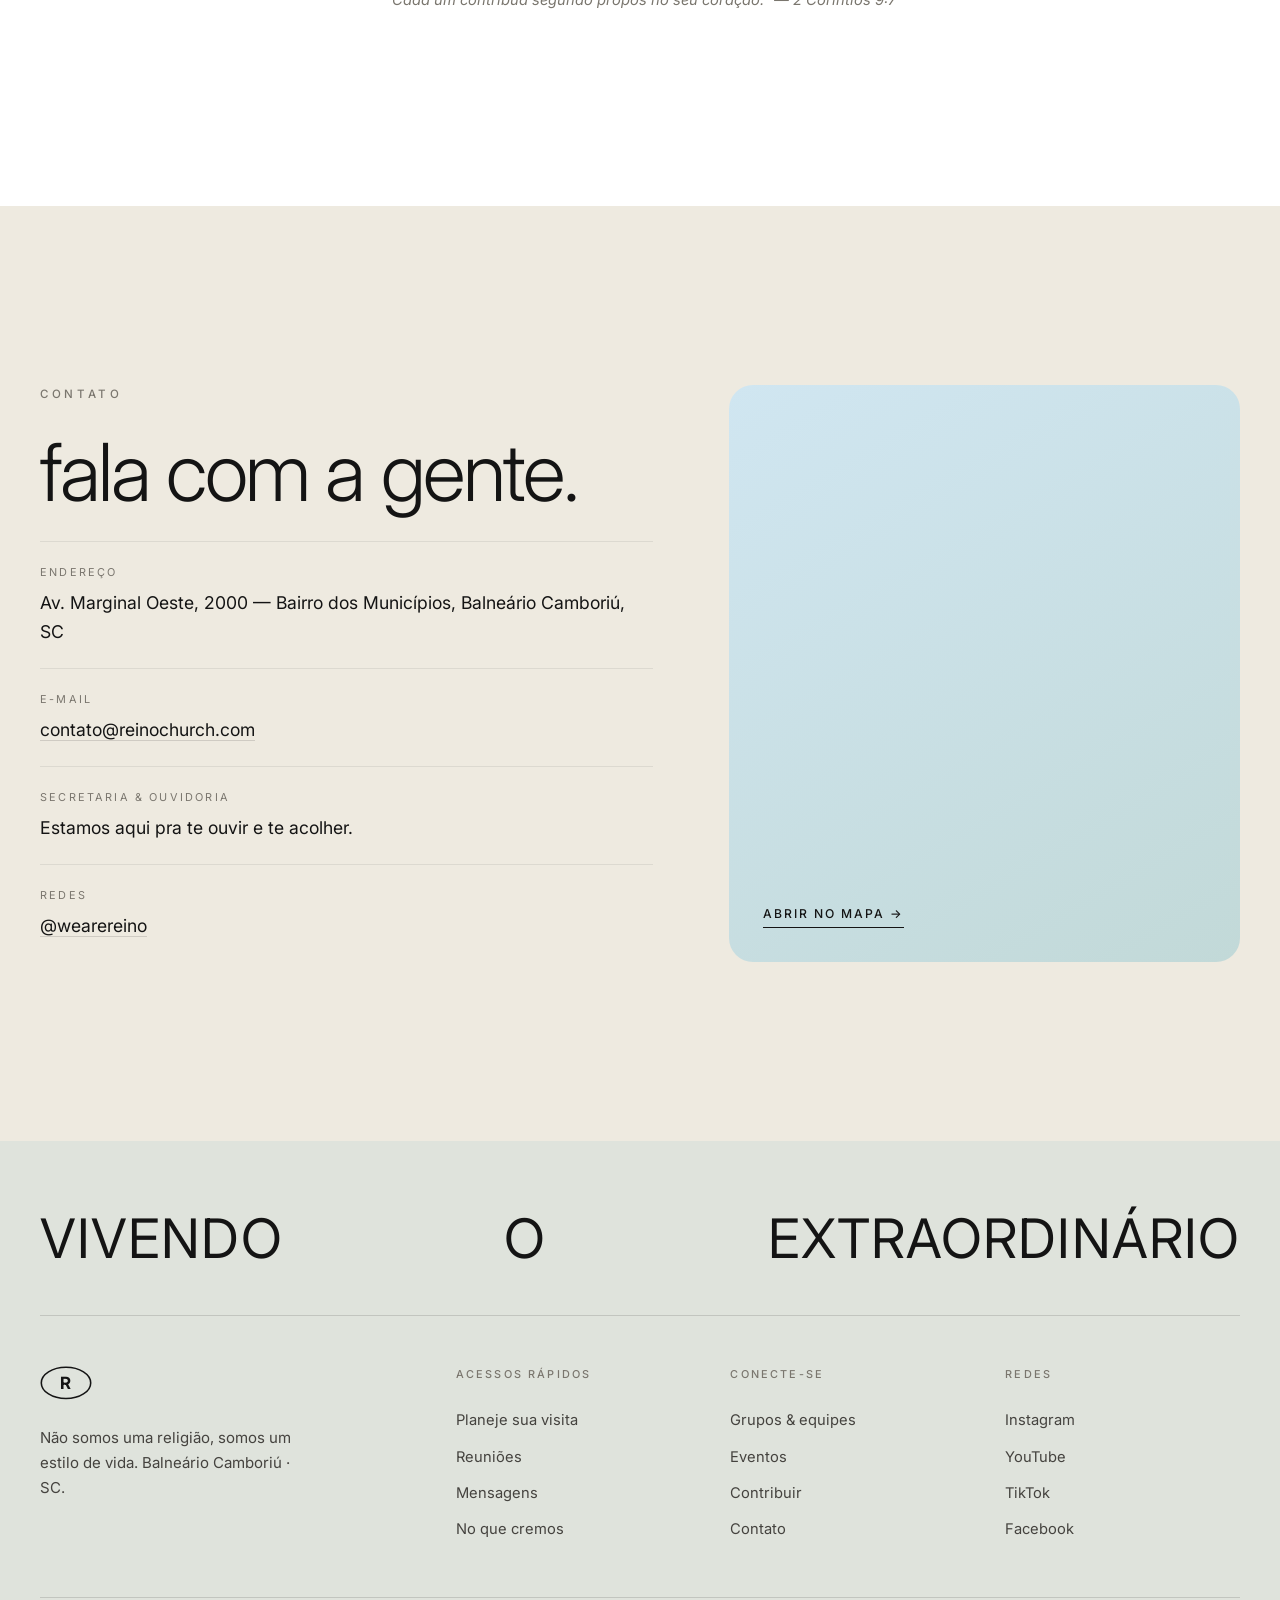
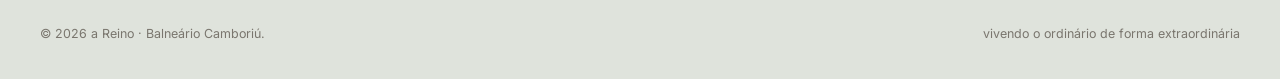
==== commit 8555b042: "Label 20h reunião as 'noite' (18h stays 'tarde') Co-Authored-By: Claude Opus 4.8 <noreply@anthropic." ====
--- a/index.html
+++ b/index.html
@@ -138,9 +138,9 @@
             <li><span class="when">manhã</span><span class="hr">9h</span></li>
             <li><span class="when">manhã</span><span class="hr">11h</span></li>
             <li><span class="when">tarde</span><span class="hr">18h</span></li>
-            <li><span class="when">tarde</span><span class="hr">20h</span></li>
+            <li><span class="when">noite</span><span class="hr">20h</span></li>
           </ul>
-          <p class="note">Quatro reuniões de celebração: duas pela manhã e duas à tarde. Traga quem você ama.</p>
+          <p class="note">Quatro reuniões de celebração: duas de manhã, uma à tarde e uma à noite. Traga quem você ama.</p>
         </div>
         <div class="tcard mar reveal">
           <p class="k">durante a semana</p>
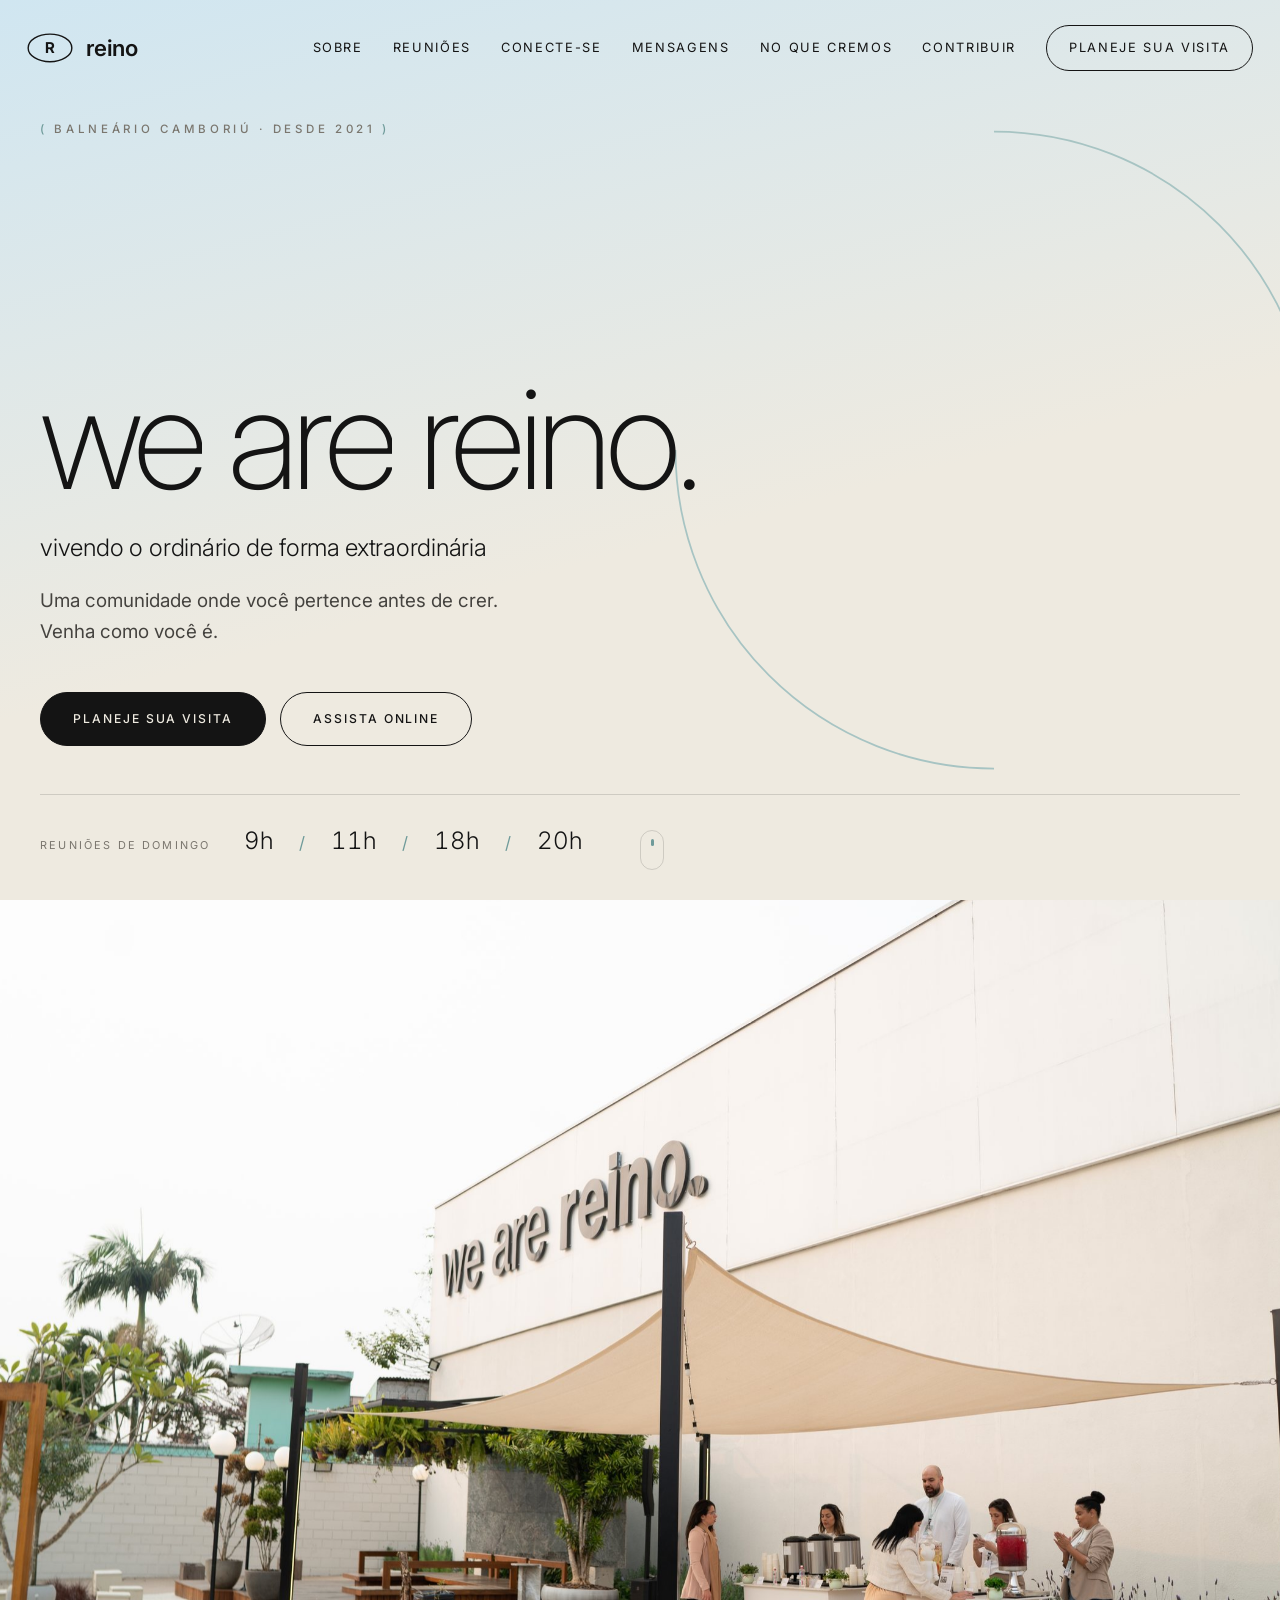
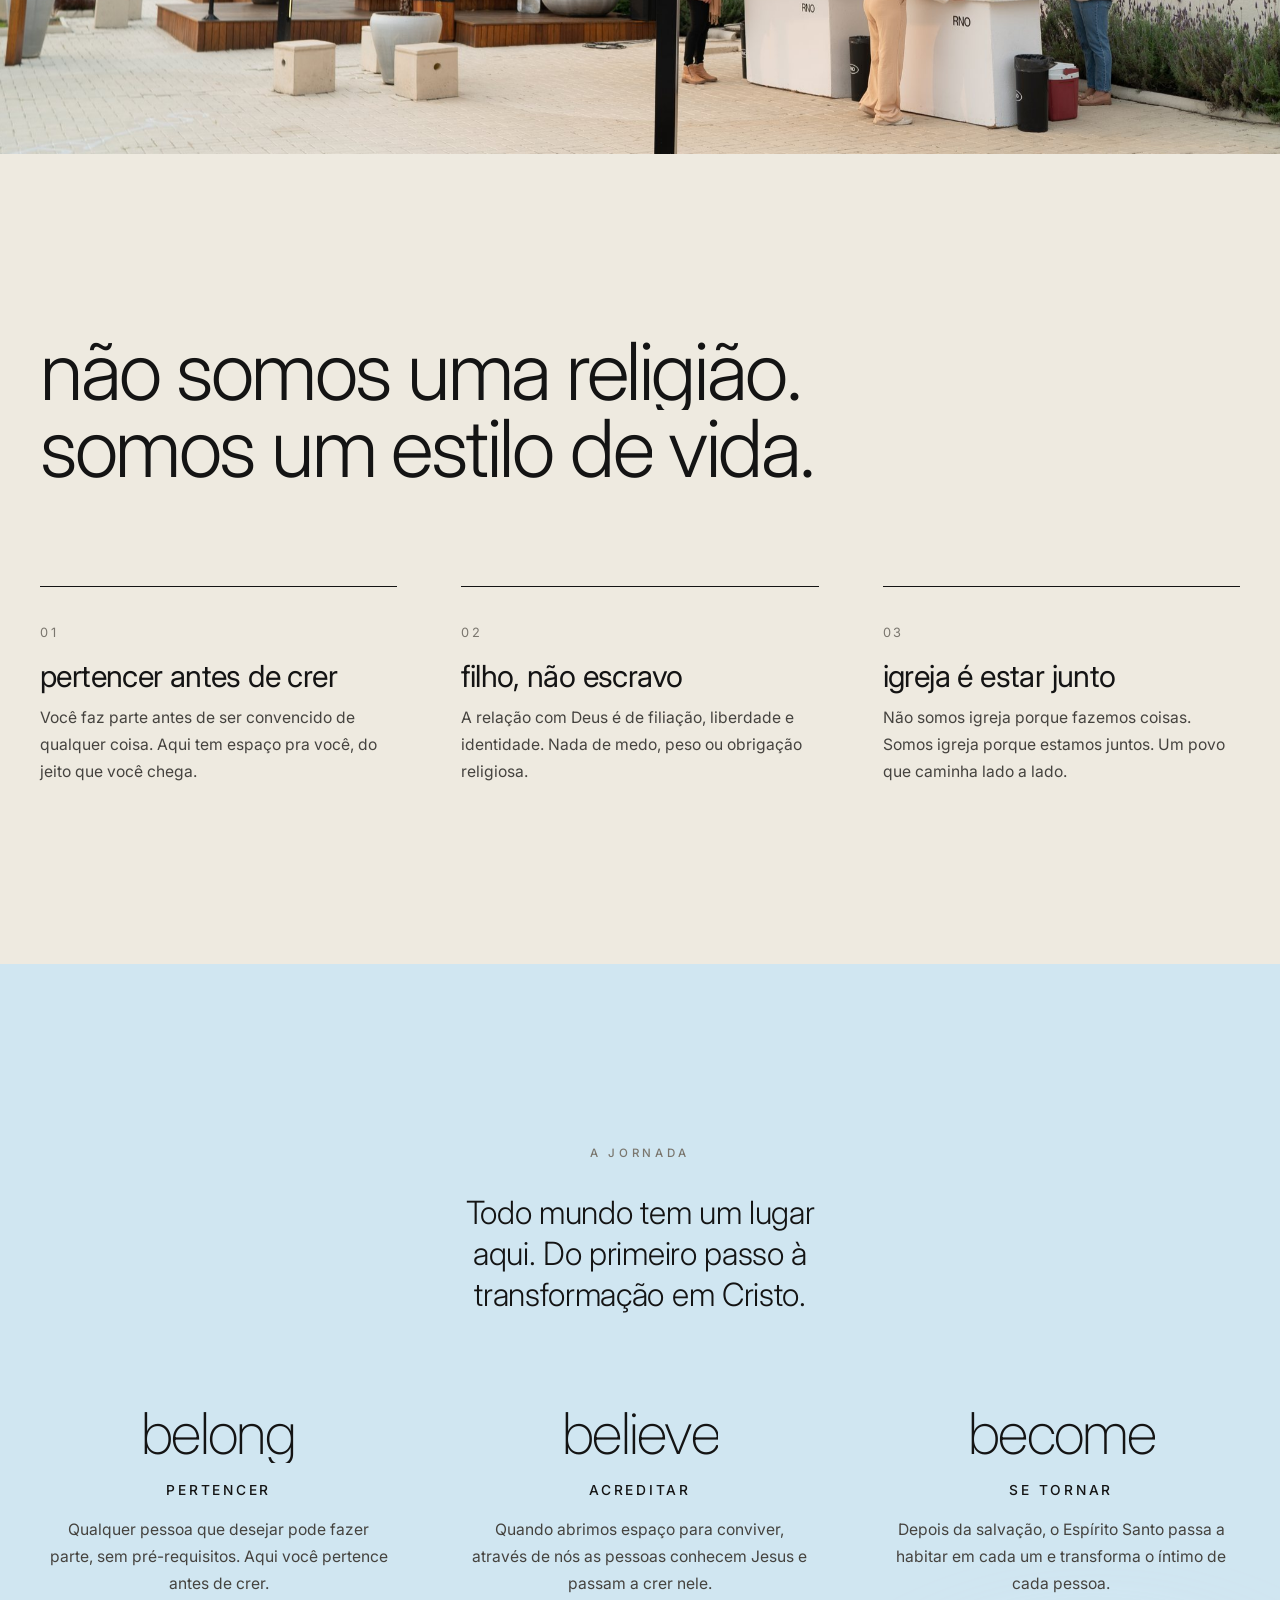
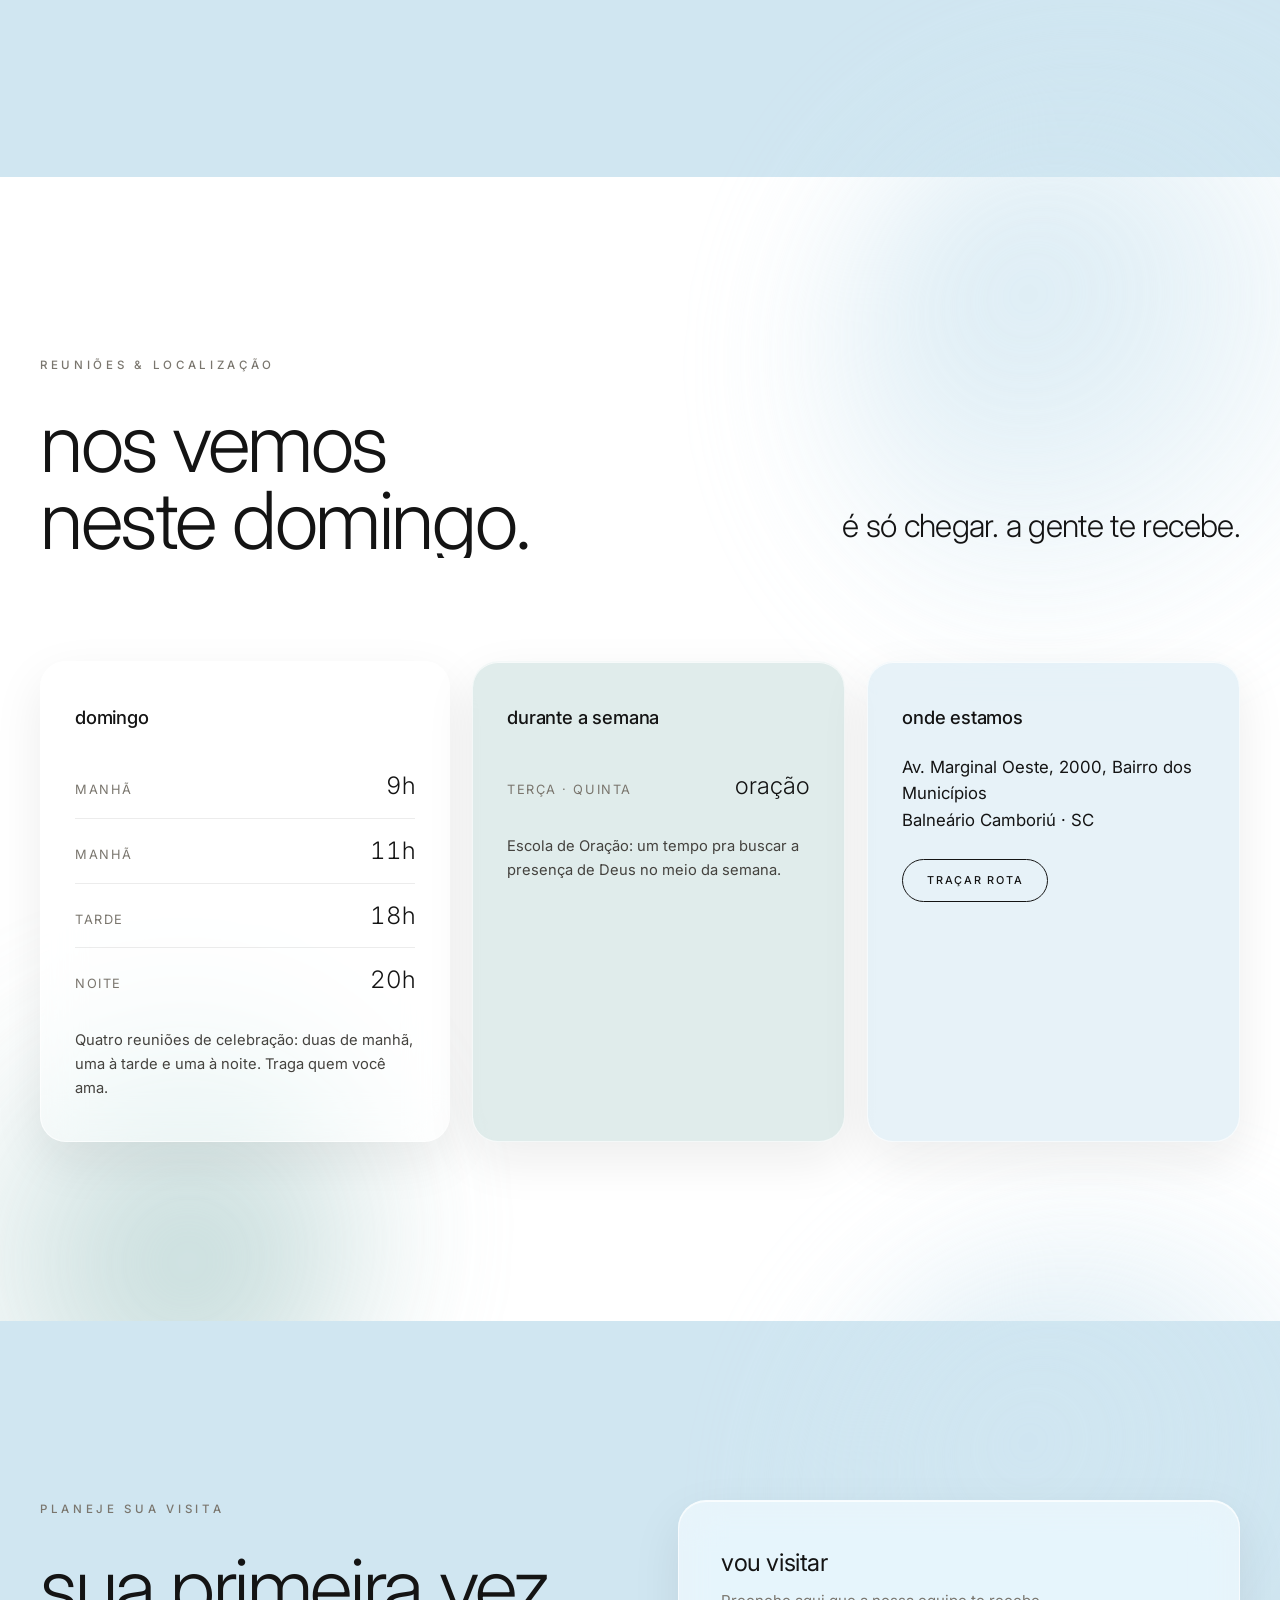
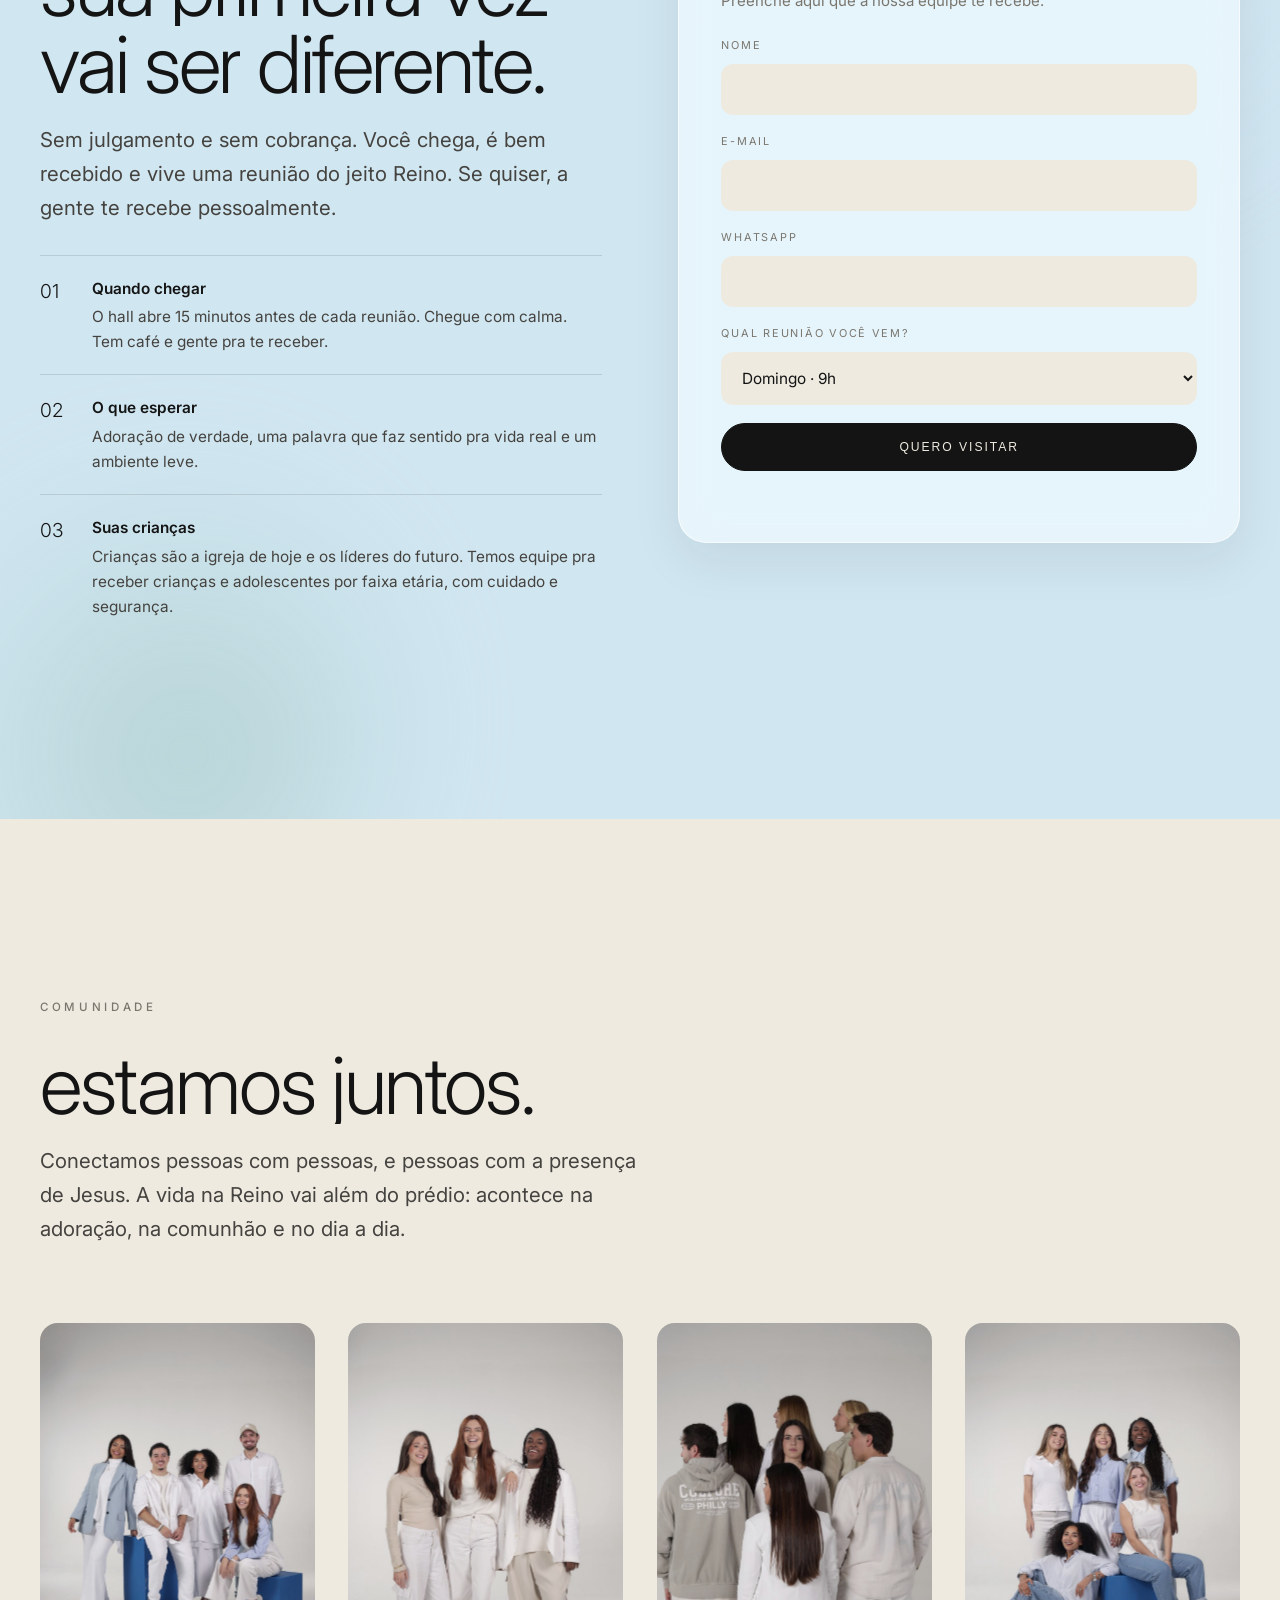
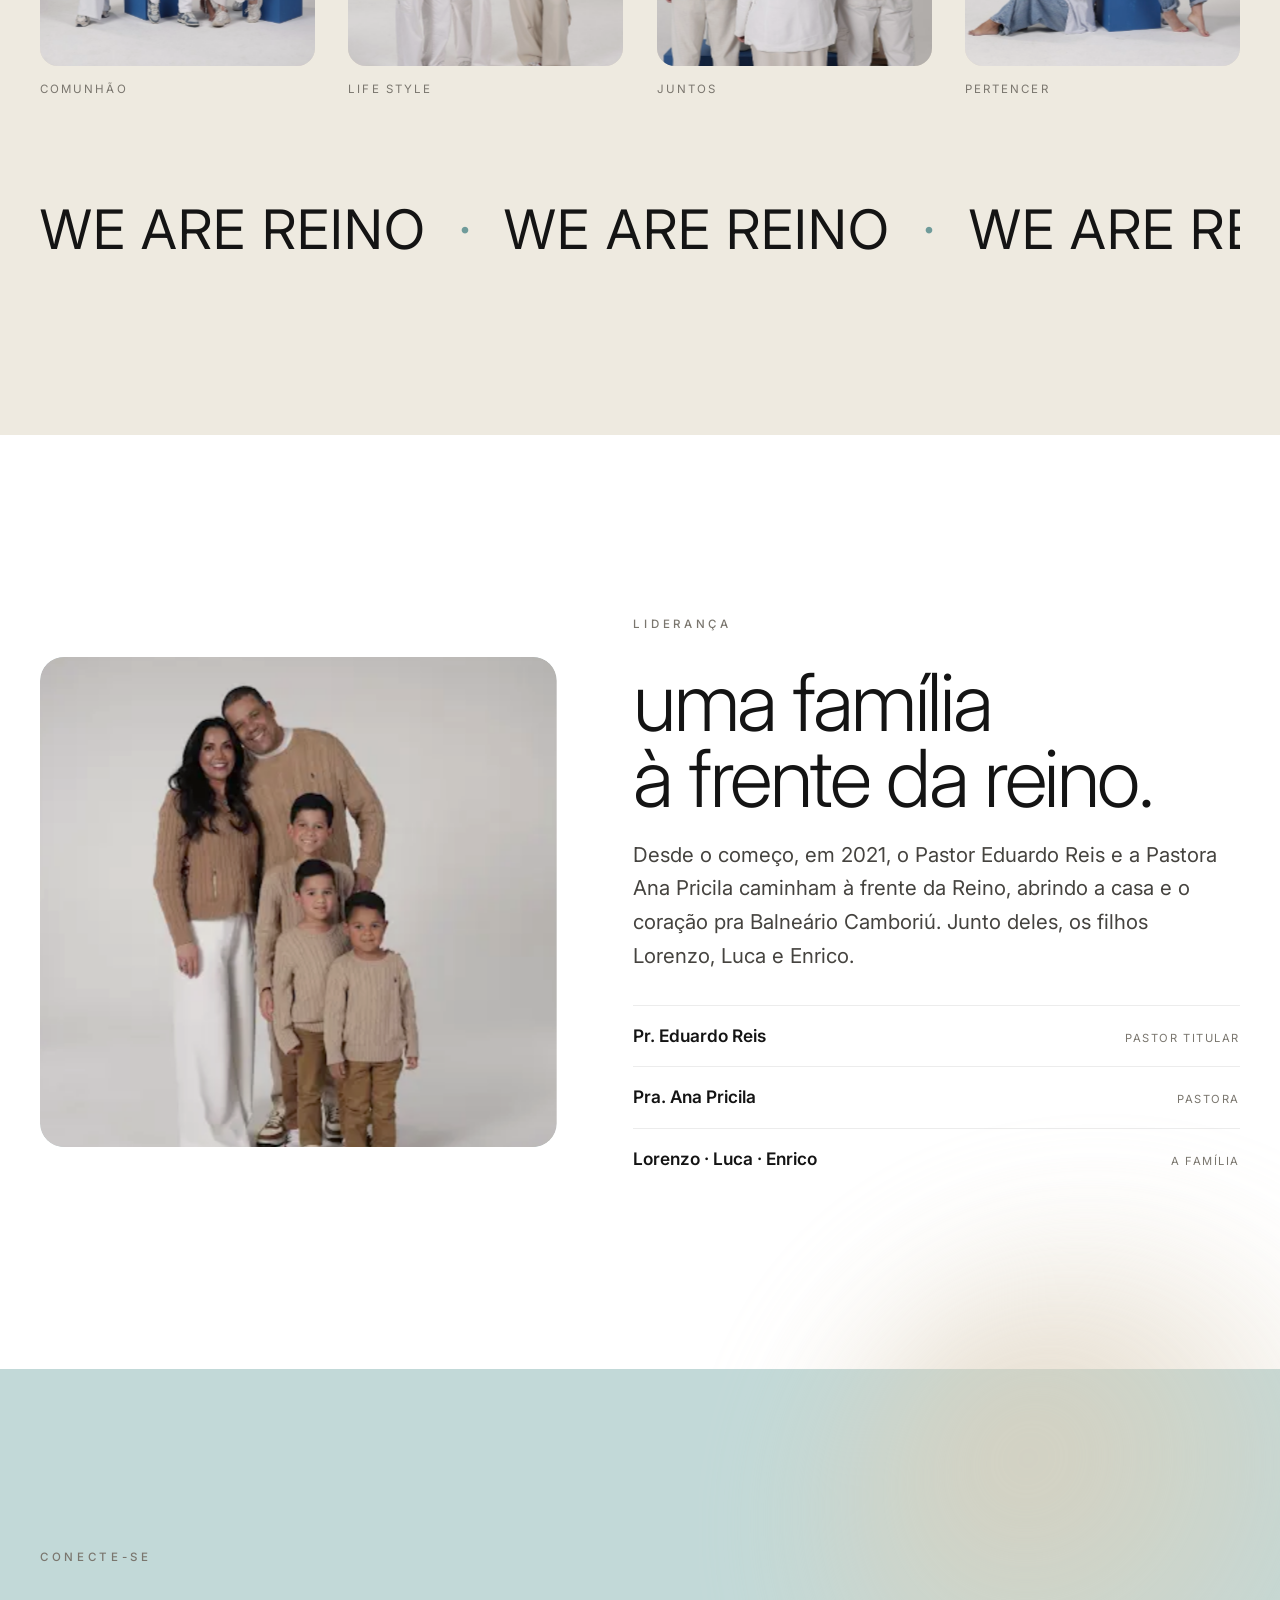
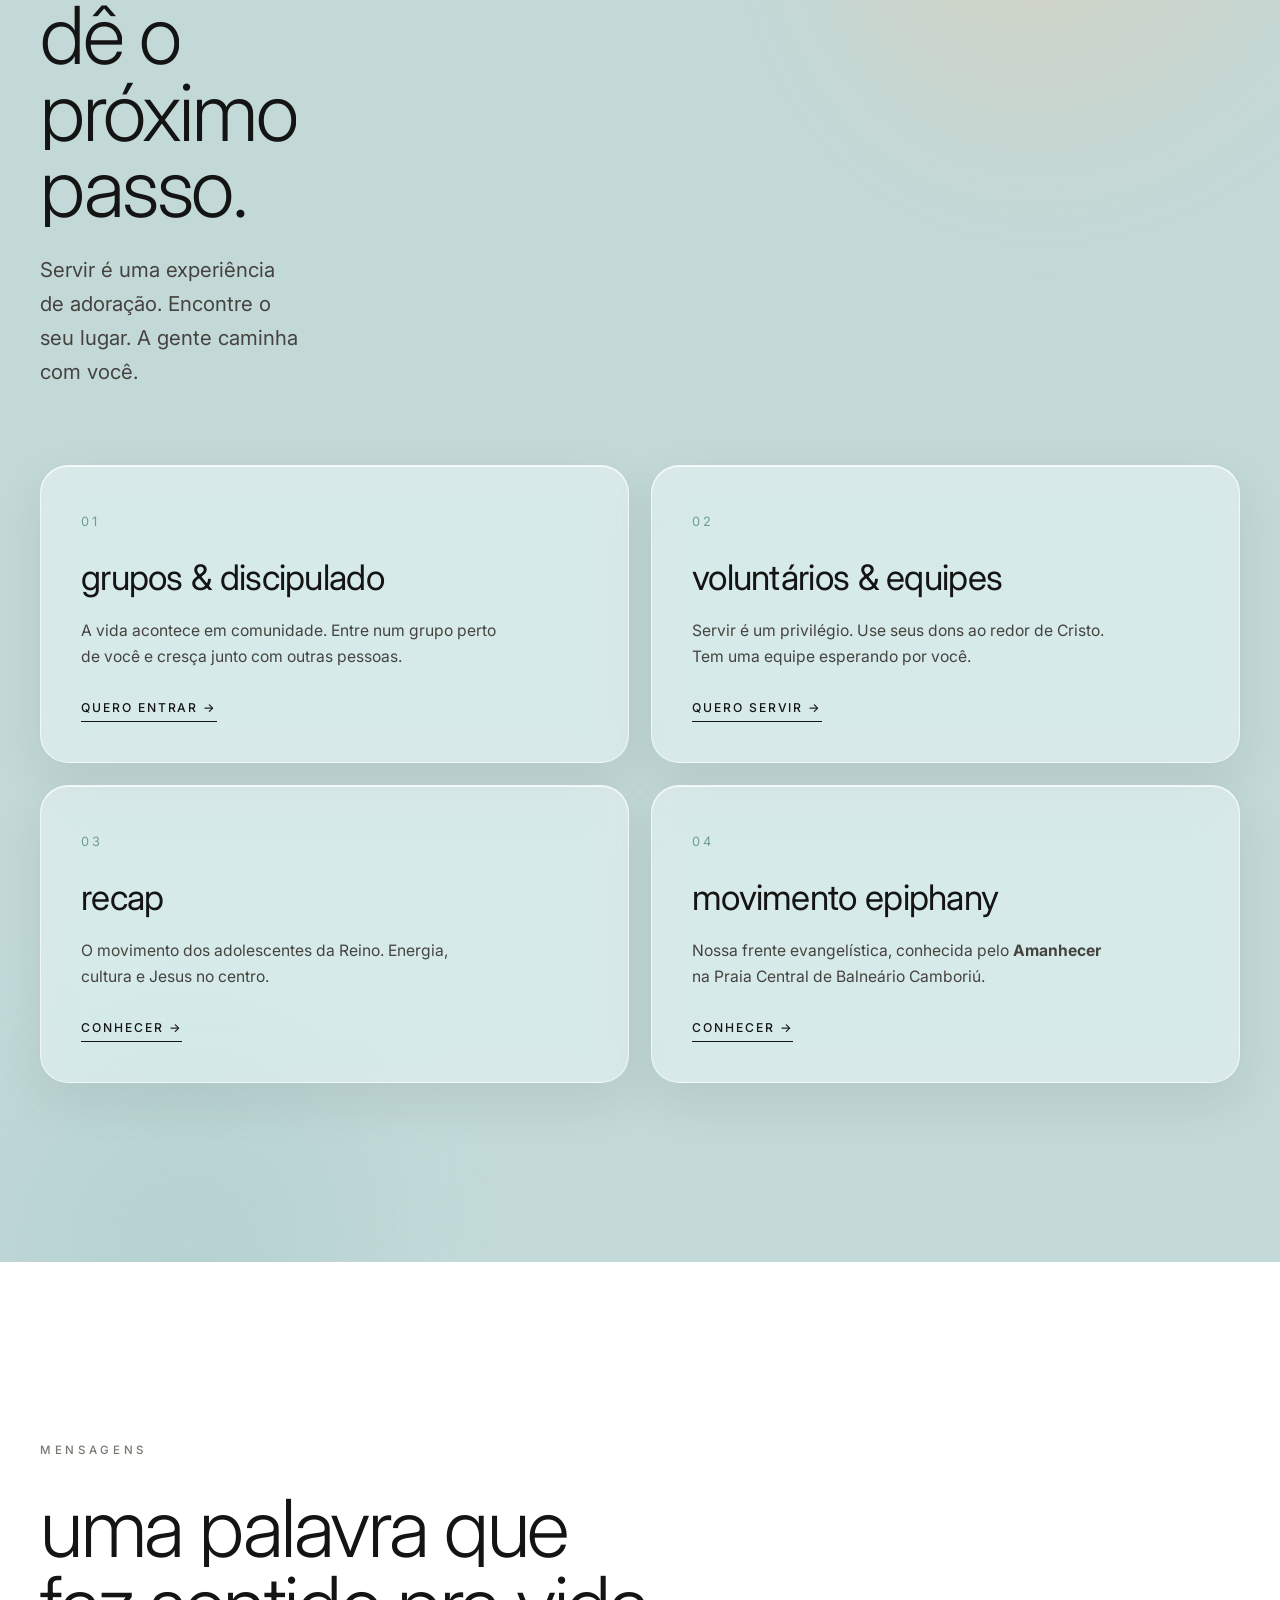
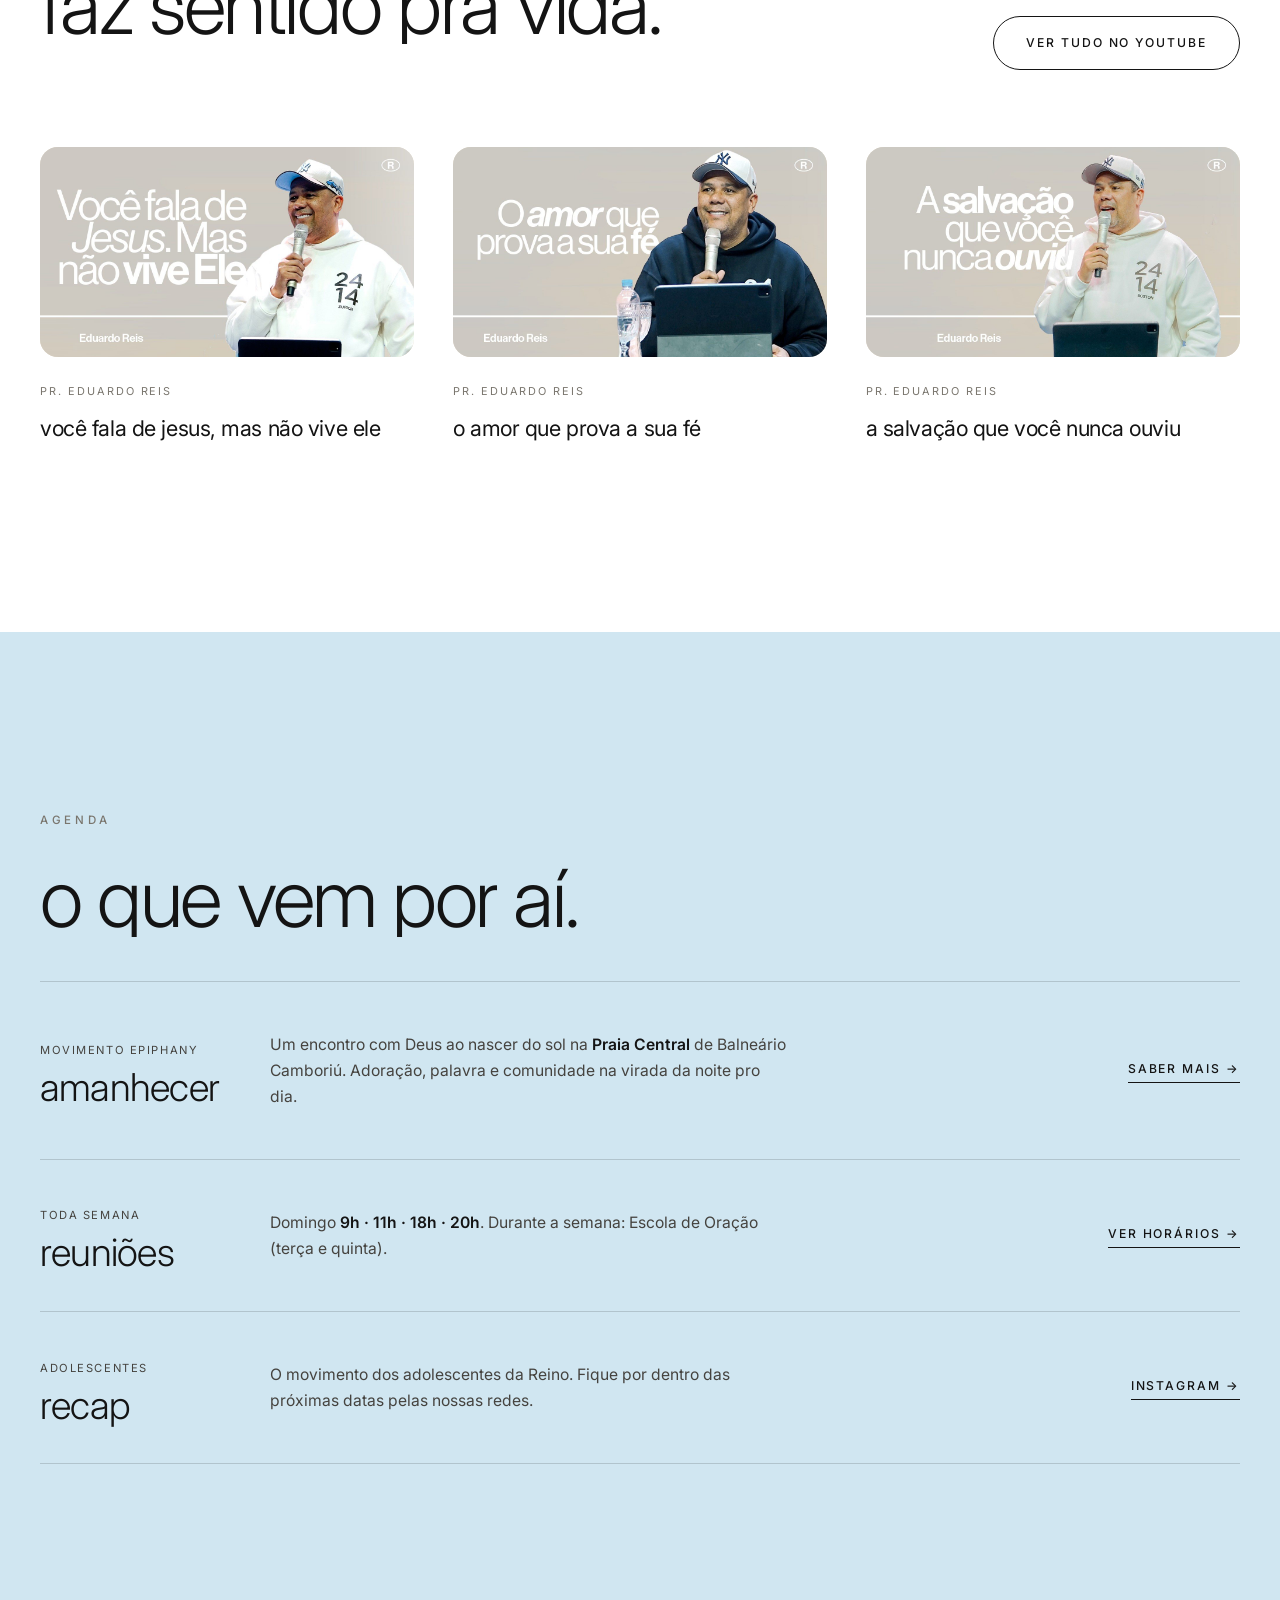
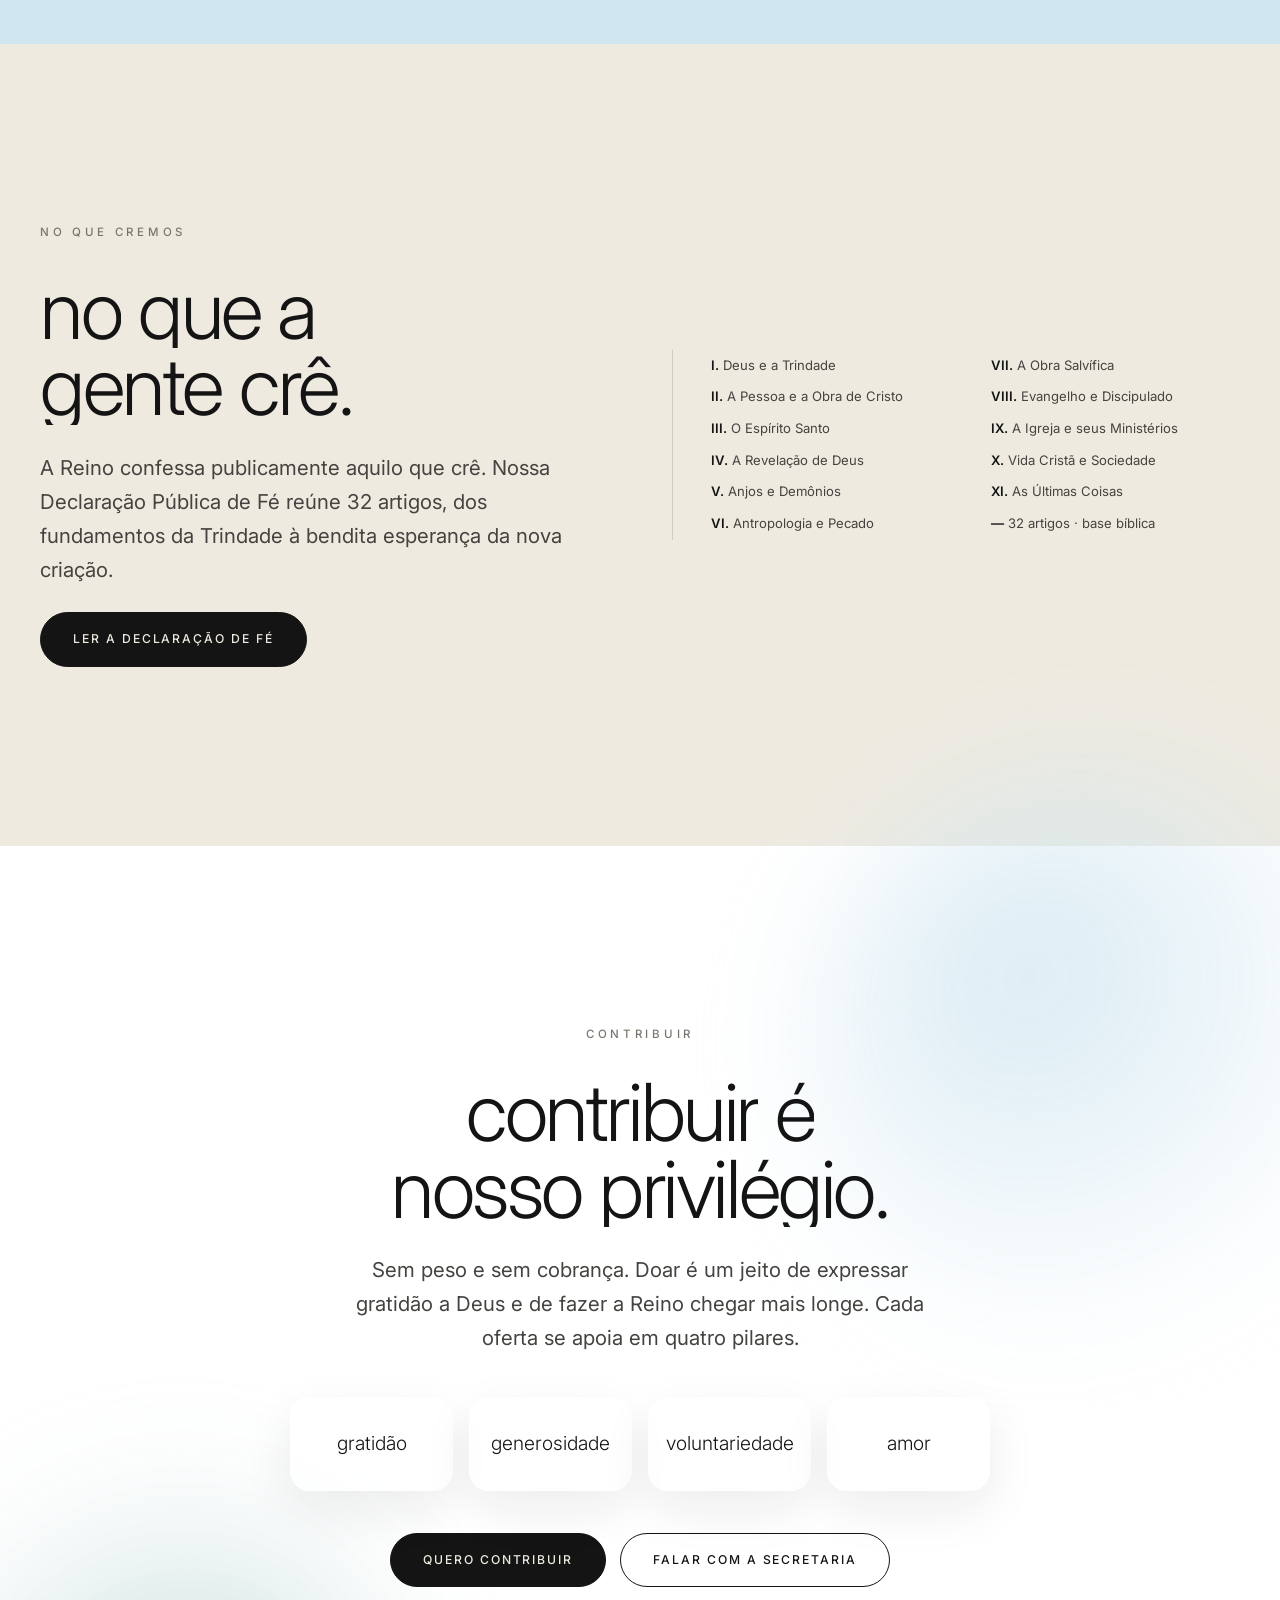
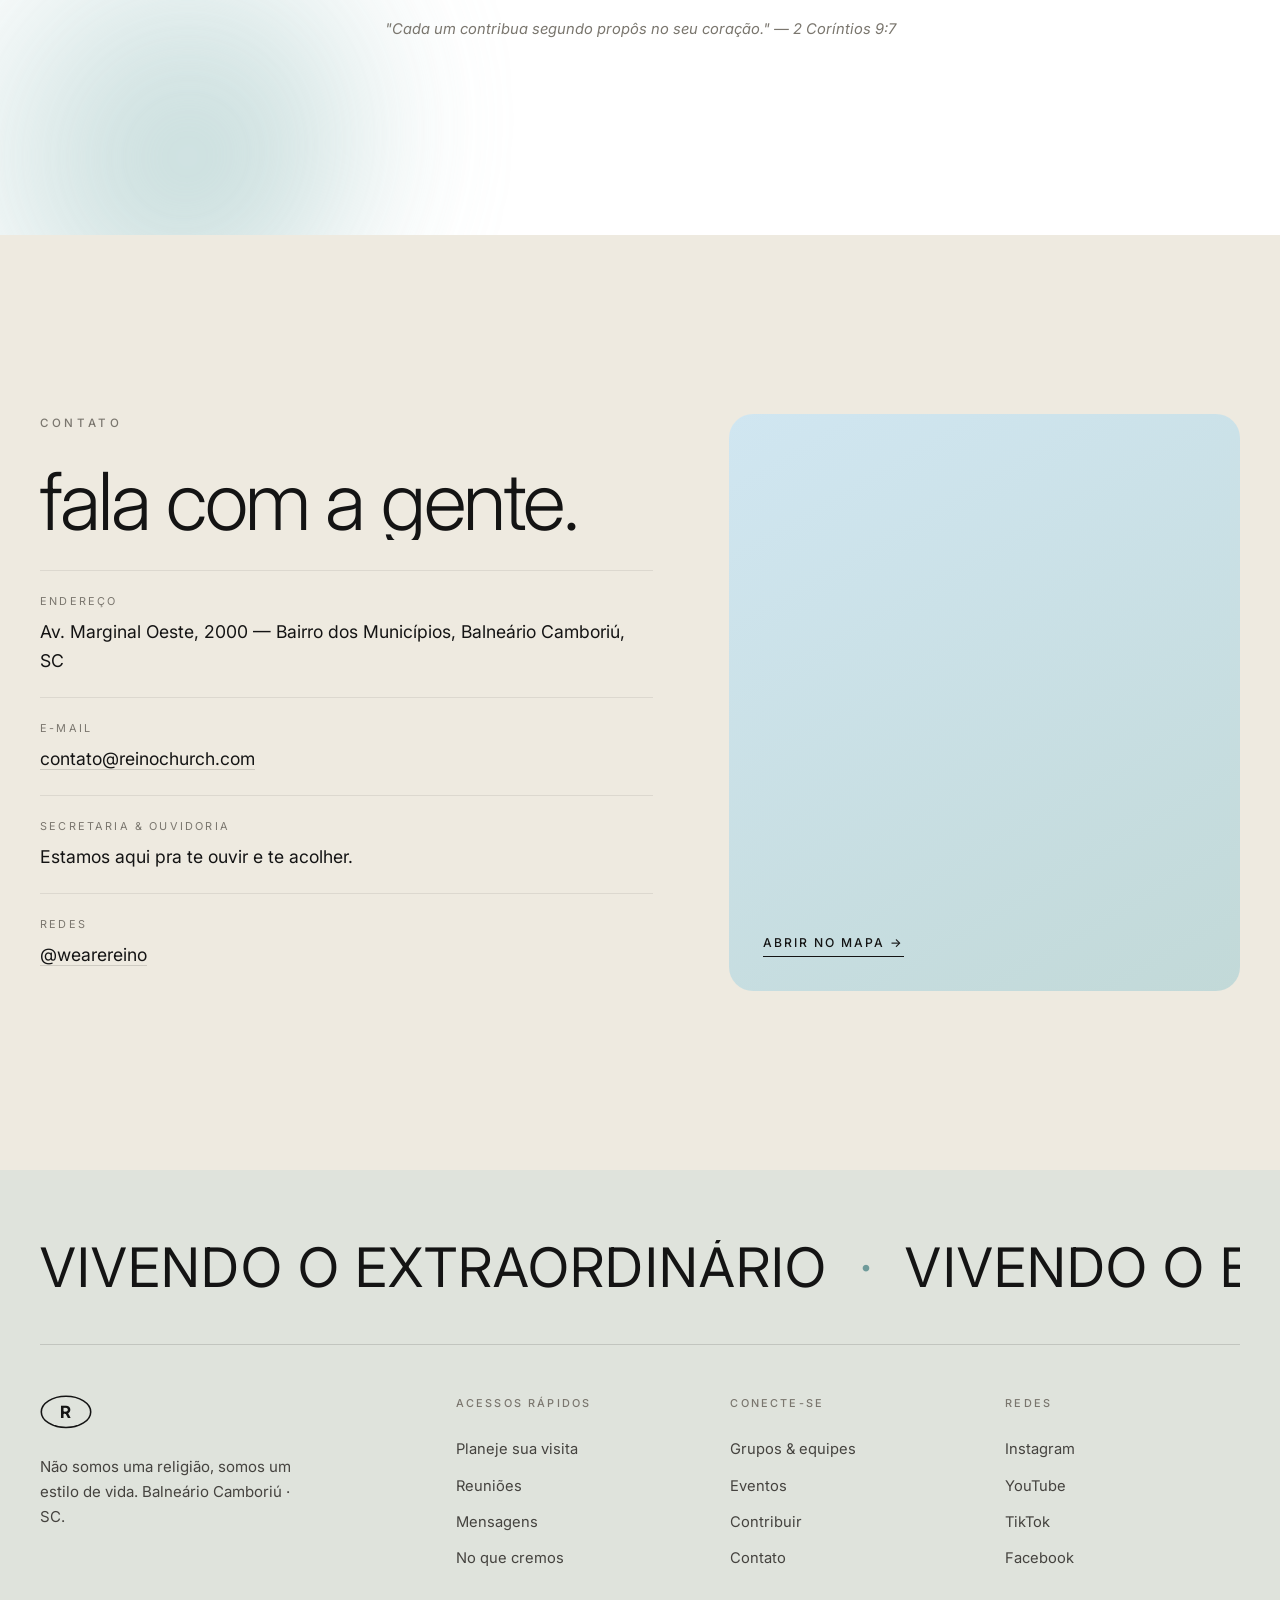
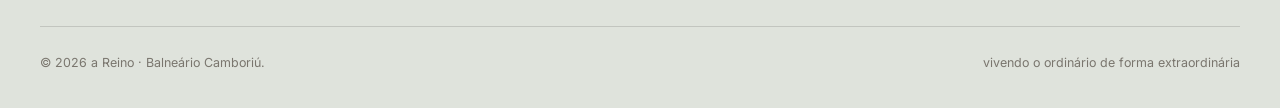
==== commit 4cb0b681: "Glass (crystal) surfaces + Apple-style motion intensification - Liquid-glass design language: floati" ====
--- a/index.html
+++ b/index.html
@@ -122,7 +122,7 @@
   </section>
 
   <!-- ===== REUNIÕES ===== -->
-  <section class="section section-reunioes" id="reunioes">
+  <section class="section section-reunioes orbs" id="reunioes">
     <div class="container">
       <div class="reunioes-top reveal">
         <div>
@@ -159,7 +159,7 @@
   </section>
 
   <!-- ===== VISITA ===== -->
-  <section class="section section-visita" id="visita">
+  <section class="section section-visita orbs" id="visita">
     <div class="container visita-grid">
       <div class="visita-copy reveal">
         <p class="eyebrow">Planeje sua visita</p>
@@ -231,7 +231,7 @@
   </section>
 
   <!-- ===== CONECTE-SE ===== -->
-  <section class="section section-conecte" id="conecte">
+  <section class="section section-conecte orbs orbs-areia" id="conecte">
     <div class="container">
       <div class="conecte-head reveal">
         <p class="eyebrow">Conecte-se</p>
@@ -319,7 +319,7 @@
   </section>
 
   <!-- ===== CONTRIBUIR ===== -->
-  <section class="section section-contribuir" id="contribuir">
+  <section class="section section-contribuir orbs" id="contribuir">
     <div class="container contribuir-inner reveal">
       <p class="eyebrow">Contribuir</p>
       <h2 class="h2">contribuir é<br />nosso privilégio.</h2>
--- a/css/styles.css
+++ b/css/styles.css
@@ -34,6 +34,11 @@
 
   --maxw: 1280px;
   --ease: cubic-bezier(0.22, 1, 0.36, 1);
+  --e-expo: cubic-bezier(0.19, 1, 0.22, 1);
+  --e-spring: cubic-bezier(0.32, 0.72, 0, 1);
+  --glass: rgba(255, 255, 255, 0.5);
+  --glass-brd: rgba(255, 255, 255, 0.65);
+  --glass-shadow: 0 18px 50px rgba(20, 20, 20, 0.08), inset 0 1px 0 rgba(255, 255, 255, 0.75);
   --sans: "Helvetica Neue", "Inter", Helvetica, Arial, sans-serif;
 }
 
@@ -100,9 +105,10 @@
   display: inline-flex; align-items: center; justify-content: center; gap: 10px;
   font-weight: 500; font-size: 0.76rem; text-transform: uppercase; letter-spacing: 0.16em;
   padding: 16px 32px; border: 1px solid var(--ink); border-radius: 100px; cursor: pointer;
-  transition: background 0.3s var(--ease), color 0.3s var(--ease), border-color 0.3s var(--ease), transform 0.3s var(--ease);
-}
-.btn:hover { transform: translateY(-2px); }
+  transition: background 0.3s var(--ease), color 0.3s var(--ease), border-color 0.3s var(--ease),
+    transform 0.7s var(--e-spring), box-shadow 0.7s var(--e-spring);
+}
+.btn:hover { box-shadow: 0 14px 34px rgba(20, 20, 20, 0.16); }
 .btn-solid { background: var(--ink); color: var(--areia); }
 .btn-solid:hover { background: transparent; color: var(--ink); }
 .btn-line { background: transparent; color: var(--ink); }
@@ -143,15 +149,23 @@
    ============================================================ */
 .site-header {
   position: fixed; inset: 0 0 auto 0; z-index: 100;
-  border-bottom: 1px solid transparent;
-  transition: background 0.35s var(--ease), border-color 0.35s var(--ease), color 0.35s var(--ease);
-}
-.site-header.scrolled {
-  background: rgba(238, 234, 224, 0.86);
-  backdrop-filter: blur(14px);
-  border-bottom-color: var(--line-soft);
-}
-.nav-inner { display: flex; align-items: center; justify-content: space-between; height: 84px; }
+  padding-top: 14px;
+  transition: transform 0.6s var(--e-expo);
+}
+.site-header.hidden { transform: translateY(-115%); }
+.nav-inner {
+  display: flex; align-items: center; justify-content: space-between; height: 68px;
+  padding-inline: 26px; border-radius: 100px;
+  border: 1px solid transparent;
+  transition: background 0.45s var(--e-spring), border-color 0.45s var(--e-spring), box-shadow 0.45s var(--e-spring);
+}
+.site-header.scrolled .nav-inner {
+  background: var(--glass);
+  -webkit-backdrop-filter: blur(22px) saturate(1.7);
+  backdrop-filter: blur(22px) saturate(1.7);
+  border-color: var(--glass-brd);
+  box-shadow: var(--glass-shadow);
+}
 .brand { display: inline-flex; align-items: center; gap: 13px; }
 .brand .mark svg { width: 46px; }
 .brand-word { font-weight: 600; font-size: 1.4rem; letter-spacing: -0.01em; text-transform: lowercase; }
@@ -263,10 +277,18 @@
 .reunioes-top { display: flex; justify-content: space-between; align-items: flex-end; flex-wrap: wrap; gap: 24px; margin-bottom: clamp(52px, 6vw, 80px); }
 .reunioes-top .see { font-weight: 300; font-size: clamp(1.3rem, 2.6vw, 2rem); text-transform: lowercase; letter-spacing: -0.02em; }
 .times-grid { display: grid; grid-template-columns: 1.1fr 1fr 1fr; gap: 22px; }
-.tcard { border-radius: 22px; padding: 40px 34px; background: var(--areia); transition: transform 0.3s var(--ease); }
-.tcard:hover { transform: translateY(-4px); }
-.tcard.ceu { background: var(--ceu); }
-.tcard.mar { background: var(--mar); }
+.tcard {
+  border-radius: 26px; padding: 40px 34px;
+  background: var(--glass);
+  -webkit-backdrop-filter: blur(20px) saturate(1.5);
+  backdrop-filter: blur(20px) saturate(1.5);
+  border: 1px solid var(--glass-brd);
+  box-shadow: var(--glass-shadow);
+  transition: transform 0.6s var(--e-spring), box-shadow 0.6s var(--e-spring);
+}
+.tcard:hover { transform: translateY(-8px); box-shadow: 0 30px 70px rgba(20, 20, 20, 0.12), inset 0 1px 0 rgba(255, 255, 255, 0.8); }
+.tcard.ceu { background: rgba(208, 230, 241, 0.5); }
+.tcard.mar { background: rgba(194, 217, 216, 0.5); }
 .tcard .k { font-weight: 500; font-size: 1.15rem; margin: 0 0 22px; text-transform: lowercase; letter-spacing: -0.01em; }
 .slots { list-style: none; margin: 0; padding: 0; }
 .slots li { display: flex; justify-content: space-between; align-items: baseline; padding: 12px 0; border-bottom: 1px solid var(--line-soft); }
@@ -295,7 +317,16 @@
 .expect li p { margin: 0; color: var(--ink-soft); font-size: 0.96rem; }
 .expect li strong { display: block; color: var(--ink); font-weight: 600; margin-bottom: 3px; }
 
-.form-card { background: var(--white); border-radius: 24px; padding: 42px; }
+.form-card {
+  background: rgba(255, 255, 255, 0.55);
+  -webkit-backdrop-filter: blur(22px) saturate(1.5);
+  backdrop-filter: blur(22px) saturate(1.5);
+  border: 1px solid var(--glass-brd);
+  box-shadow: var(--glass-shadow);
+  border-radius: 28px; padding: 42px;
+  transition: transform 0.6s var(--e-spring), box-shadow 0.6s var(--e-spring);
+}
+.form-card:hover { transform: translateY(-4px); }
 .form-card h3 { font-weight: 400; font-size: 1.5rem; text-transform: lowercase; letter-spacing: -0.02em; margin: 0 0 6px; }
 .form-card .sub { color: var(--muted); font-size: 0.94rem; margin: 0 0 24px; }
 .field { margin-bottom: 18px; }
@@ -351,9 +382,18 @@
 .section-conecte { background: var(--mar); color: var(--ink); }
 .conecte-head { max-width: 24ch; margin-bottom: clamp(44px, 6vw, 80px); }
 .conecte-head .lead { color: var(--ink-soft); }
-.conecte-grid { display: grid; grid-template-columns: repeat(2, 1fr); gap: 0; border-top: 1px solid var(--line-on-ink); }
-.cn { padding: 40px 40px 40px 0; border-bottom: 1px solid var(--line-on-ink); border-right: 1px solid var(--line-on-ink); }
-.cn:nth-child(2n) { padding-right: 0; border-right: none; padding-left: 40px; }
+.conecte-grid { display: grid; grid-template-columns: repeat(2, 1fr); gap: 22px; }
+.cn {
+  padding: 40px;
+  background: rgba(255, 255, 255, 0.42);
+  -webkit-backdrop-filter: blur(20px) saturate(1.5);
+  backdrop-filter: blur(20px) saturate(1.5);
+  border: 1px solid var(--glass-brd);
+  border-radius: 28px;
+  box-shadow: var(--glass-shadow);
+  transition: transform 0.6s var(--e-spring), box-shadow 0.6s var(--e-spring);
+}
+.cn:hover { transform: translateY(-8px); box-shadow: 0 30px 70px rgba(20, 20, 20, 0.12), inset 0 1px 0 rgba(255, 255, 255, 0.8); }
 .cn .num { font-size: 0.8rem; letter-spacing: 0.2em; color: var(--accent); }
 .cn h3 { font-weight: 400; font-size: clamp(1.5rem, 3vw, 2.2rem); text-transform: lowercase; letter-spacing: -0.02em; margin: 14px 0 12px; }
 .cn p { color: var(--ink-soft); font-size: 0.98rem; margin: 0 0 22px; max-width: 42ch; }
@@ -411,7 +451,16 @@
 .section-contribuir { background: var(--white); text-align: center; }
 .contribuir-inner { max-width: 780px; margin-inline: auto; }
 .pillars { display: grid; grid-template-columns: repeat(4, 1fr); gap: 16px; margin: 42px 0; }
-.pillar { border: 1px solid var(--line); border-radius: 16px; padding: 28px 12px; text-transform: lowercase; }
+.pillar {
+  background: var(--glass);
+  -webkit-backdrop-filter: blur(18px) saturate(1.5);
+  backdrop-filter: blur(18px) saturate(1.5);
+  border: 1px solid var(--glass-brd);
+  box-shadow: var(--glass-shadow);
+  border-radius: 20px; padding: 30px 12px; text-transform: lowercase;
+  transition: transform 0.6s var(--e-spring), box-shadow 0.6s var(--e-spring);
+}
+.pillar:hover { transform: translateY(-6px) scale(1.02); }
 .pillar span { font-weight: 300; font-size: 1.2rem; }
 .give-actions { display: flex; gap: 14px; justify-content: center; flex-wrap: wrap; }
 .give-verse { color: var(--muted); font-size: 0.92rem; margin-top: 30px; font-style: italic; }
@@ -446,8 +495,81 @@
 /* ============================================================
    REVEAL
    ============================================================ */
-.reveal { opacity: 0; transform: translateY(26px); transition: opacity 0.8s var(--ease), transform 0.8s var(--ease); }
-.reveal.visible { opacity: 1; transform: none; }
+.reveal {
+  opacity: 0; transform: translateY(40px) scale(0.985);
+  filter: blur(12px);
+  transition: opacity 1.2s var(--e-expo), transform 1.2s var(--e-expo), filter 1.2s var(--e-expo);
+}
+.reveal.visible { opacity: 1; transform: none; filter: blur(0); }
+
+/* ============================================================
+   MOTION — reveals mascarados, clip, marquee, hero, botões
+   ============================================================ */
+
+/* palavras mascaradas (split) */
+.split .w { display: inline-block; overflow: hidden; vertical-align: bottom; }
+.split .wi { display: inline-block; transform: translateY(118%); filter: blur(6px); transition: transform 1.2s var(--e-expo), filter 1.2s var(--e-expo); will-change: transform, filter; }
+.split.in .wi { transform: none; filter: blur(0); }
+
+/* clip reveal para mídia (fachada, liderança) */
+.clip-reveal { clip-path: inset(12% 7% 12% 7%); transition: clip-path 1.35s var(--e-expo); }
+.clip-reveal.in { clip-path: inset(0 0 0 0); }
+.lid-photo.clip-reveal { clip-path: inset(12% 7% 12% 7% round 24px); }
+.lid-photo.clip-reveal.in { clip-path: inset(0 0 0 0 round 24px); }
+
+/* sequência de entrada do hero */
+.h-pre { opacity: 0; transform: translateY(28px); transition: opacity 1.05s var(--e-expo), transform 1.05s var(--e-expo); }
+body.loaded .h-pre { opacity: 1; transform: none; }
+.js .hero-arcs path {
+  stroke-dasharray: 1; stroke-dashoffset: 1;
+  transition: stroke-dashoffset 2s var(--e-expo) 0.35s;
+}
+.js body.loaded .hero-arcs path,
+body.loaded .hero-arcs path { stroke-dashoffset: 0; }
+
+/* marquee (ticker) */
+.marquee { overflow: hidden; }
+.marquee .marquee-track { display: flex; width: max-content; animation: marquee 30s linear infinite; will-change: transform; }
+.marquee .marquee-half { display: flex; align-items: center; gap: 0.6em; padding-right: 0.6em; white-space: nowrap; }
+.marquee .marquee-half i { font-style: normal; color: var(--accent); }
+@keyframes marquee { to { transform: translateX(-50%); } }
+
+/* botões: label desliza no hover */
+.btn .bl { position: relative; display: block; overflow: hidden; }
+.btn .bl span { display: block; transition: transform 0.55s var(--e-expo); }
+.btn .bl span:last-child { position: absolute; inset: 0; transform: translateY(112%); }
+.btn:hover .bl span:first-child { transform: translateY(-112%); }
+.btn:hover .bl span:last-child { transform: translateY(0); }
+
+/* parallax */
+.gphoto img, .lid-photo img, .fachada-band img { will-change: transform; }
+
+/* hero scroll-out (Apple product page feel) — dirigido por JS */
+.hero-main, .hero-arcs { will-change: transform, opacity, filter; }
+
+/* orbs de luz atrás dos cartões de vidro */
+.section > .container { position: relative; z-index: 1; }
+.orbs::before, .orbs::after {
+  content: ""; position: absolute; z-index: 0; border-radius: 50%;
+  filter: blur(70px); pointer-events: none; opacity: 0.85;
+}
+.orbs::before {
+  width: 46vw; height: 46vw; max-width: 660px; max-height: 660px;
+  background: radial-gradient(circle at 35% 35%, var(--ceu), transparent 70%);
+  top: -8%; right: -10%;
+  animation: orbDrift 16s ease-in-out infinite alternate;
+}
+.orbs::after {
+  width: 38vw; height: 38vw; max-width: 540px; max-height: 540px;
+  background: radial-gradient(circle at 60% 60%, var(--mar-2), transparent 70%);
+  bottom: -12%; left: -8%;
+  animation: orbDrift 20s ease-in-out infinite alternate-reverse;
+}
+.orbs-areia::before { background: radial-gradient(circle at 35% 35%, var(--areia-3), transparent 70%); }
+@keyframes orbDrift {
+  from { transform: translate3d(0, 0, 0) scale(1); }
+  to { transform: translate3d(6vw, 5vh, 0) scale(1.15); }
+}
 
 /* ============================================================
    DECLARAÇÃO DE FÉ (fe.html)
@@ -540,4 +662,10 @@
 @media (prefers-reduced-motion: reduce) {
   * { animation: none !important; scroll-behavior: auto; }
   .reveal { opacity: 1; transform: none; transition: none; }
-}
+  .clip-reveal { clip-path: none; transition: none; }
+  .h-pre { opacity: 1; transform: none; transition: none; }
+  .split .wi { transform: none; filter: none; transition: none; }
+  .reveal { filter: none; }
+  .site-header.hidden { transform: none; }
+  .orbs::before, .orbs::after { animation: none; }
+}
